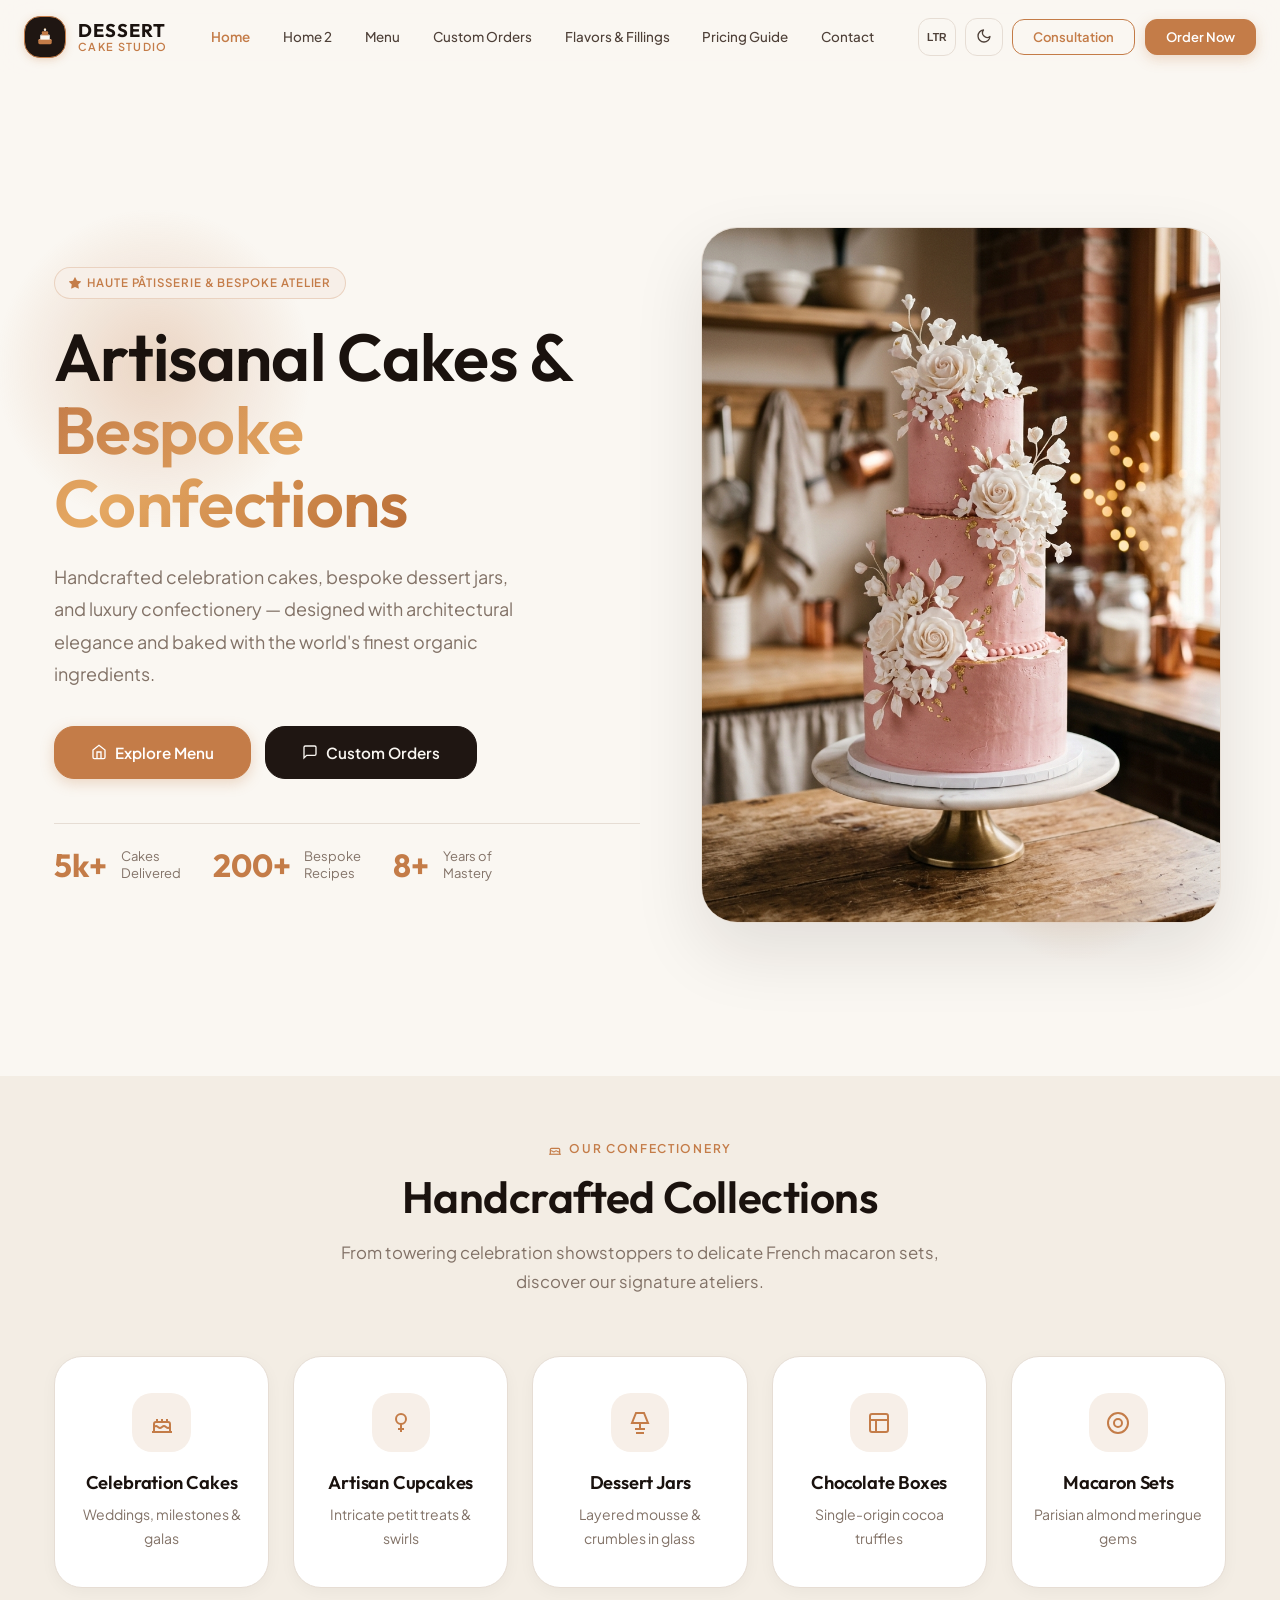
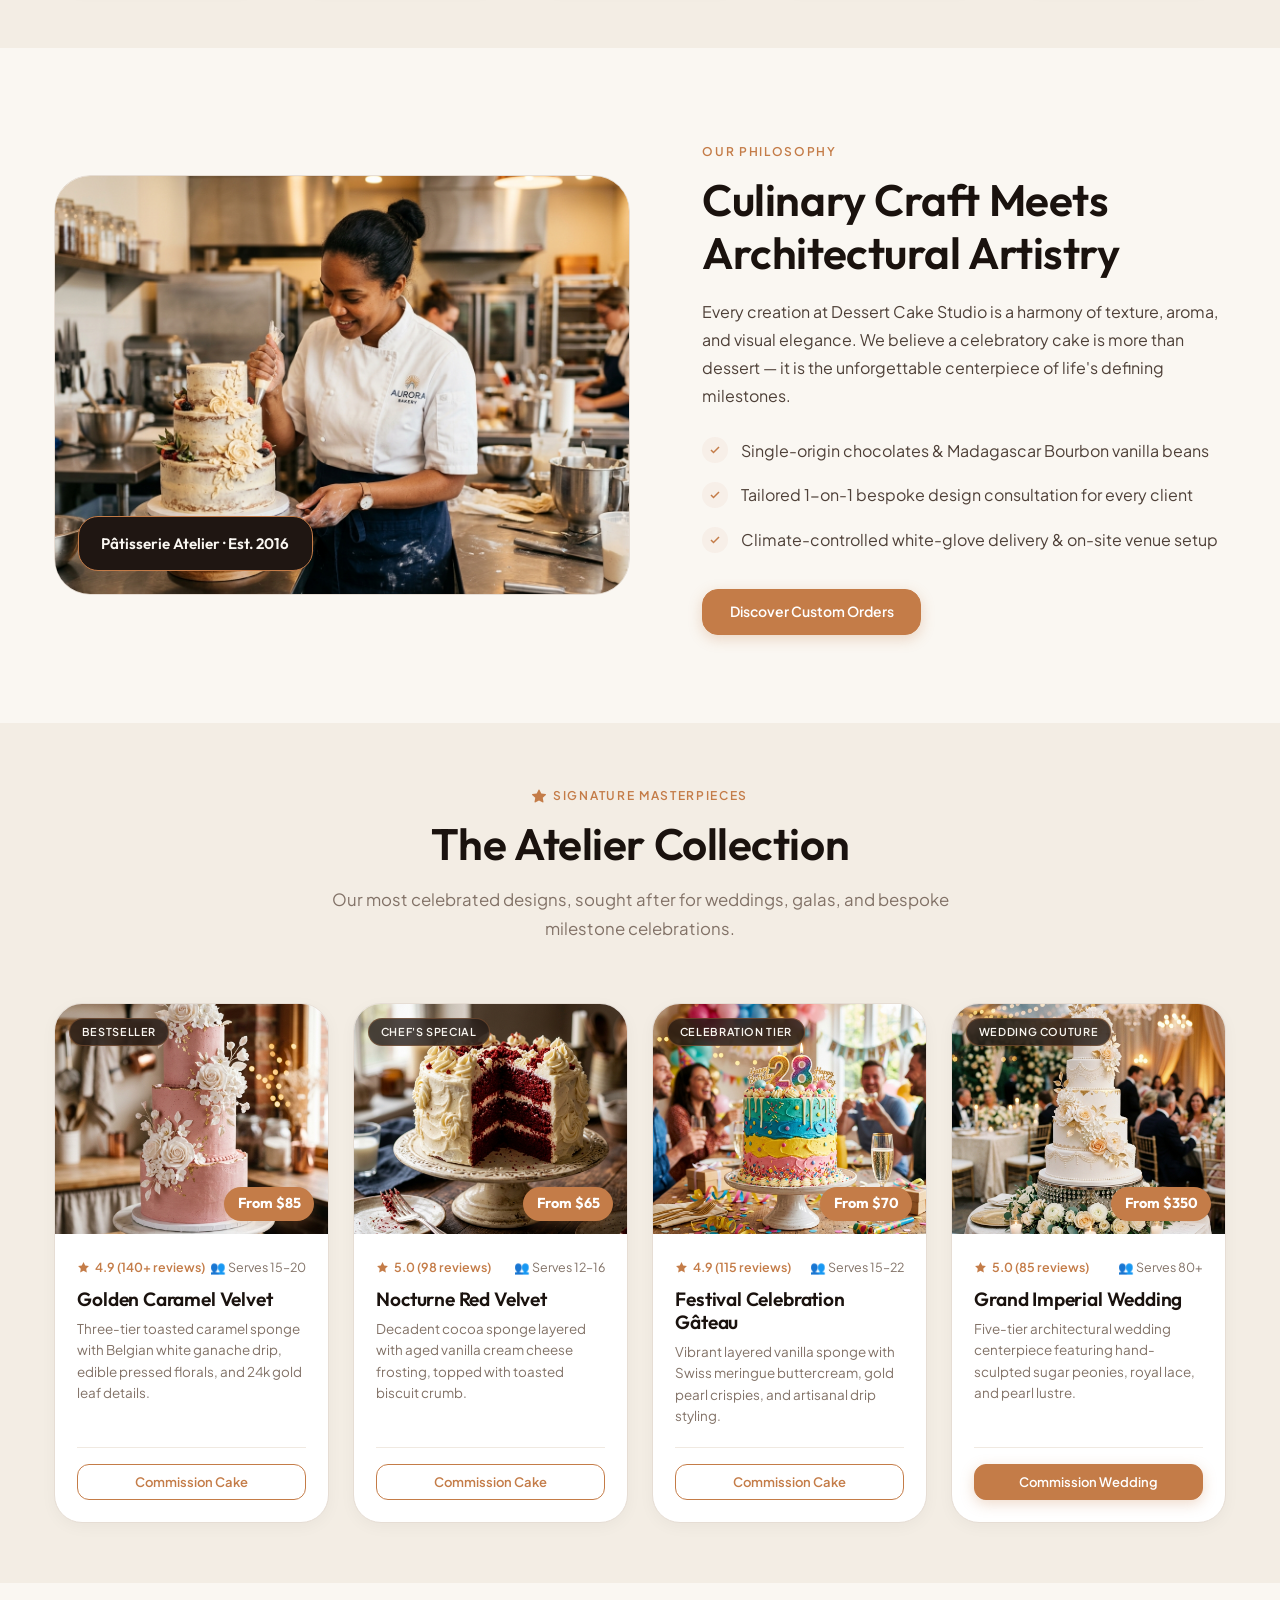
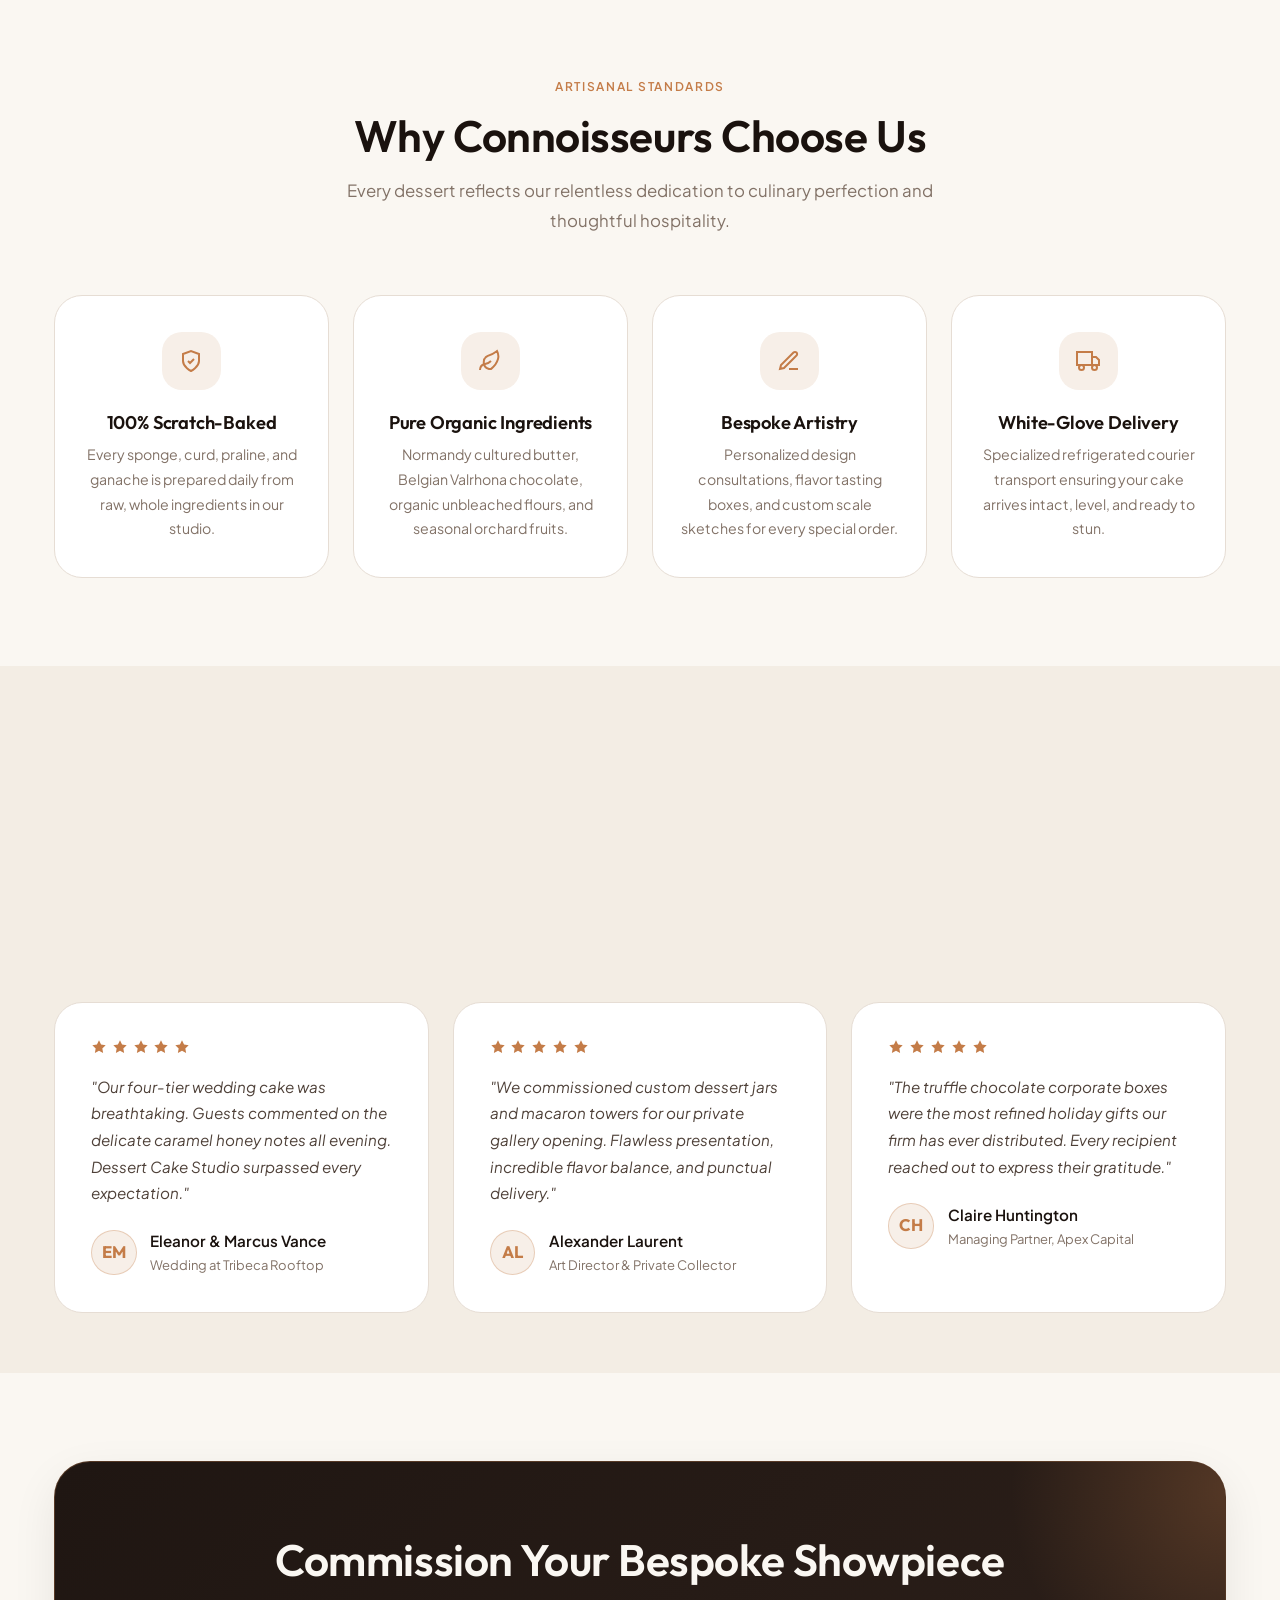
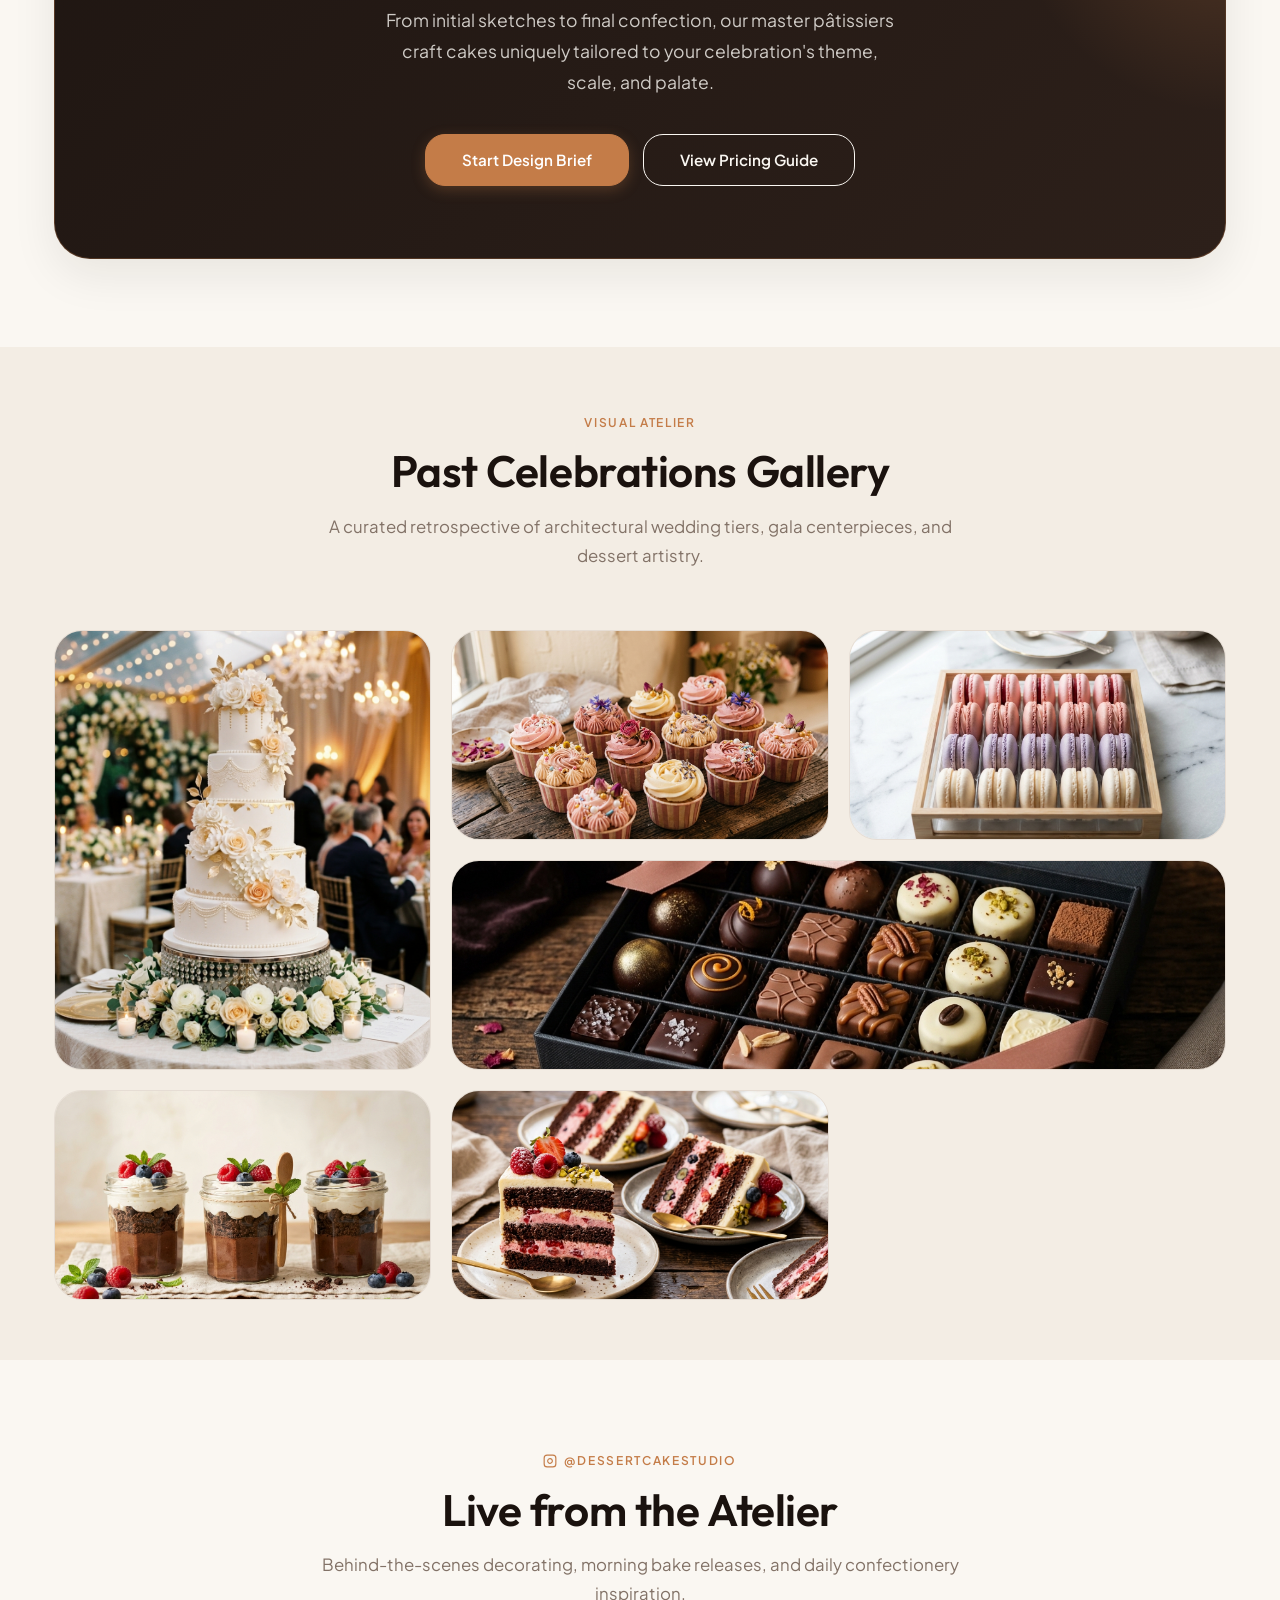
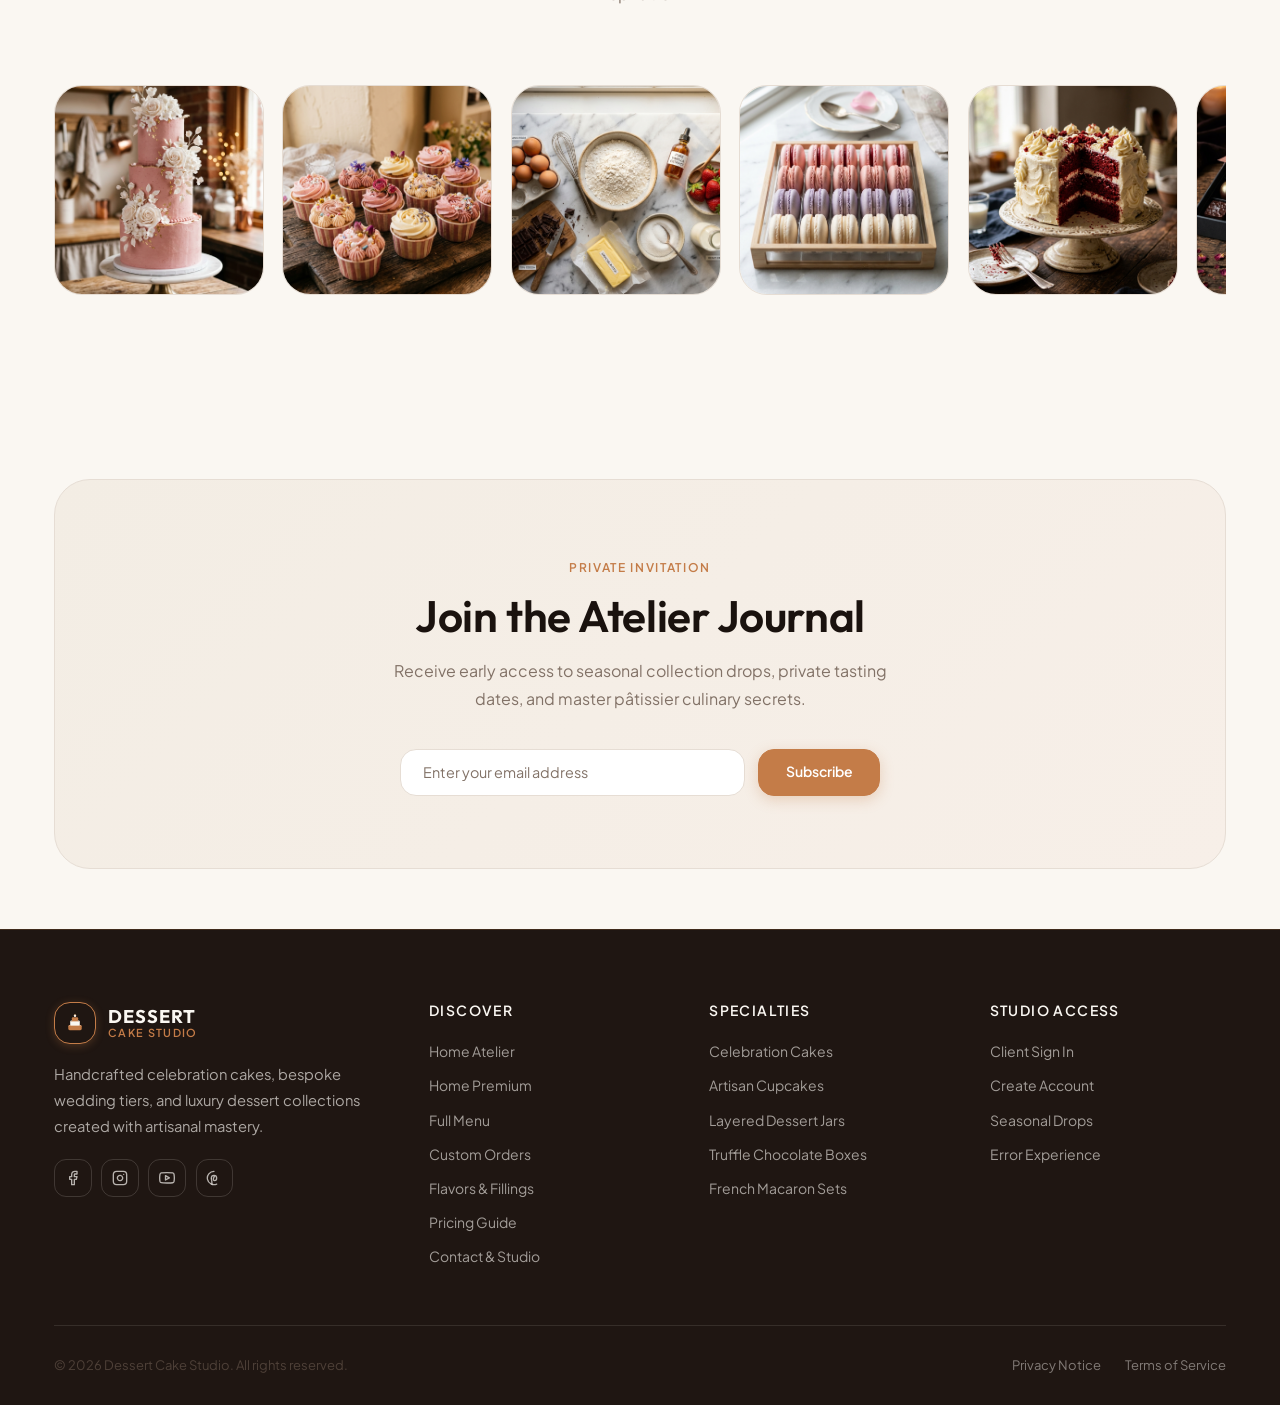
==== index.html @ 181e1d44 "first commit" ====
<!DOCTYPE html>
<html lang="en" id="root-html">
<head>
    <meta charset="UTF-8">
    <meta name="viewport" content="width=device-width, initial-scale=1.0">
    <meta name="description" content="Dessert Cake Studio — Haute pâtisserie celebration cakes, artisanal cupcakes, dessert jars, chocolate boxes, and macaron sets handcrafted for extraordinary celebrations.">
    <title>Home Atelier | Dessert Cake Studio</title>
    <link rel="icon" type="image/svg+xml" href="favicon.svg">
    <link rel="stylesheet" href="style.css">
</head>
<body>

<div id="main-nav"></div>

<!-- ═══ SECTION 1: HERO — EDITORIAL ATELIER SPLIT ═══ -->
<section class="section" id="hero">
    <div class="container">
        <div class="hero-split">
            <div class="hero-content">
                <div class="hero-glow hero-glow-1"></div>
                <div class="badge animate-fade-in-down" style="margin-bottom:1.35rem;">
                    <svg xmlns="http://www.w3.org/2000/svg" width="12" height="12" fill="currentColor" viewBox="0 0 16 16"><path d="M3.612 15.443c-.386.198-.824-.149-.746-.592l.83-4.73L.173 6.765c-.329-.314-.158-.888.283-.95l4.898-.696L7.538.792c.197-.39.73-.39.927 0l2.184 4.327 4.898.696c.441.062.612.636.282.95l-3.522 3.356.83 4.73c.078.443-.36.79-.746.592L8 13.187l-4.389 2.256z"/></svg>
                    Haute Pâtisserie & Bespoke Atelier
                </div>

                <h1 class="animate-fade-in-up">Artisanal Cakes &<br><span class="accent">Bespoke Confections</span></h1>

                <p class="lead animate-fade-in-up" style="animation-delay:0.15s;">Handcrafted celebration cakes, bespoke dessert jars, and luxury confectionery — designed with architectural elegance and baked with the world's finest organic ingredients.</p>

                <div class="hero-ctas animate-fade-in-up" style="animation-delay:0.3s;">
                    <a href="menu.html" class="btn btn-primary btn-lg">
                        <svg xmlns="http://www.w3.org/2000/svg" width="16" height="16" fill="none" viewBox="0 0 24 24" stroke="currentColor" stroke-width="2"><path d="M3 9l9-7 9 7v11a2 2 0 0 1-2 2H5a2 2 0 0 1-2-2z"/><polyline points="9 22 9 12 15 12 15 22"/></svg>
                        Explore Menu
                    </a>
                    <a href="custom-orders.html" class="btn btn-secondary btn-lg">
                        <svg xmlns="http://www.w3.org/2000/svg" width="16" height="16" fill="none" viewBox="0 0 24 24" stroke="currentColor" stroke-width="2"><path d="M21 15a2 2 0 0 1-2 2H7l-4 4V5a2 2 0 0 1 2-2h14a2 2 0 0 1 2 2z"/></svg>
                        Custom Orders
                    </a>
                </div>

                <div class="hero-stats animate-fade-in-up" style="animation-delay:0.45s;">
                    <div class="hero-stat">
                        <span class="hero-stat-num">5k+</span>
                        <span class="hero-stat-label">Cakes<br>Delivered</span>
                    </div>
                    <div class="hero-stat">
                        <span class="hero-stat-num">200+</span>
                        <span class="hero-stat-label">Bespoke<br>Recipes</span>
                    </div>
                    <div class="hero-stat">
                        <span class="hero-stat-num">8+</span>
                        <span class="hero-stat-label">Years of<br>Mastery</span>
                    </div>
                </div>
            </div>

            <div class="hero-image-wrap animate-fade-in" style="animation-delay:0.2s;">
                <div class="hero-glow hero-glow-2"></div>
                <img src="assets/images/hero_cake_1788076593806.jpg" alt="Signature three-tier celebration cake with gold leaf and handcrafted floral accents" loading="eager">
            </div>
        </div>
    </div>
</section>

<!-- ═══ SECTION 2: CATEGORY SHOWCASE — 5 DISTINCT ATELIER CARDS ═══ -->
<section class="section-sm" style="background:var(--bg-surface);" id="categories">
    <div class="container">
        <div class="section-header scroll-reveal">
            <span class="section-label">
                <svg xmlns="http://www.w3.org/2000/svg" width="14" height="14" fill="none" viewBox="0 0 24 24" stroke="currentColor" stroke-width="2"><path d="M20 21v-8a2 2 0 0 0-2-2H6a2 2 0 0 0-2 2v8"/><path d="M4 16s.5-1 2-1 2.5 2 4 2 2.5-2 4-2 2.5 2 4 2 2-1 2-1"/><path d="M2 21h20"/></svg>
                Our Confectionery
            </span>
            <h2>Handcrafted Collections</h2>
            <p>From towering celebration showstoppers to delicate French macaron sets, discover our signature ateliers.</p>
        </div>
        <div class="grid grid-5 scroll-reveal delay-200">
            <div class="category-card">
                <div class="icon-box icon-box-lg">
                    <svg xmlns="http://www.w3.org/2000/svg" width="24" height="24" fill="none" viewBox="0 0 24 24" stroke="currentColor" stroke-width="2"><path d="M20 21v-8a2 2 0 0 0-2-2H6a2 2 0 0 0-2 2v8"/><path d="M4 16s.5-1 2-1 2.5 2 4 2 2.5-2 4-2 2.5 2 4 2 2-1 2-1"/><path d="M2 21h20"/><path d="M7 8v2"/><path d="M12 8v2"/><path d="M17 8v2"/></svg>
                </div>
                <h3>Celebration Cakes</h3>
                <p>Weddings, milestones & galas</p>
            </div>
            <div class="category-card">
                <div class="icon-box icon-box-lg">
                    <svg xmlns="http://www.w3.org/2000/svg" width="24" height="24" fill="none" viewBox="0 0 24 24" stroke="currentColor" stroke-width="2"><circle cx="12" cy="8" r="5"/><path d="M12 13v8"/><path d="M9 18h6"/></svg>
                </div>
                <h3>Artisan Cupcakes</h3>
                <p>Intricate petit treats & swirls</p>
            </div>
            <div class="category-card">
                <div class="icon-box icon-box-lg">
                    <svg xmlns="http://www.w3.org/2000/svg" width="24" height="24" fill="none" viewBox="0 0 24 24" stroke="currentColor" stroke-width="2"><path d="M8 2h8l4 10H4L8 2z"/><path d="M12 12v6"/><path d="M8 22h8"/><path d="M7 18h10"/></svg>
                </div>
                <h3>Dessert Jars</h3>
                <p>Layered mousse & crumbles in glass</p>
            </div>
            <div class="category-card">
                <div class="icon-box icon-box-lg">
                    <svg xmlns="http://www.w3.org/2000/svg" width="24" height="24" fill="none" viewBox="0 0 24 24" stroke="currentColor" stroke-width="2"><rect x="3" y="3" width="18" height="18" rx="2"/><path d="M3 9h18"/><path d="M9 21V9"/></svg>
                </div>
                <h3>Chocolate Boxes</h3>
                <p>Single-origin cocoa truffles</p>
            </div>
            <div class="category-card">
                <div class="icon-box icon-box-lg">
                    <svg xmlns="http://www.w3.org/2000/svg" width="24" height="24" fill="none" viewBox="0 0 24 24" stroke="currentColor" stroke-width="2"><circle cx="12" cy="12" r="10"/><circle cx="12" cy="12" r="4"/></svg>
                </div>
                <h3>Macaron Sets</h3>
                <p>Parisian almond meringue gems</p>
            </div>
        </div>
    </div>
</section>

<!-- ═══ SECTION 3: ABOUT ATELIER — ASYMMETRIC STORY SPLIT ═══ -->
<section class="section" id="about">
    <div class="container">
        <div class="about-split scroll-reveal">
            <div class="about-image">
                <img src="assets/images/baker_at_work_1788076676013.jpg" alt="Master pastry chef piping delicate floral details on a bespoke celebration cake">
                <div class="about-image-badge">Pâtisserie Atelier · Est. 2016</div>
            </div>
            <div class="about-content">
                <span class="section-label">Our Philosophy</span>
                <h2>Culinary Craft Meets Architectural Artistry</h2>
                <p>Every creation at Dessert Cake Studio is a harmony of texture, aroma, and visual elegance. We believe a celebratory cake is more than dessert — it is the unforgettable centerpiece of life's defining milestones.</p>
                <div class="about-features">
                    <div class="about-feature">
                        <span class="check-icon"><svg xmlns="http://www.w3.org/2000/svg" width="12" height="12" fill="none" viewBox="0 0 24 24" stroke="currentColor" stroke-width="3"><polyline points="20 6 9 17 4 12"/></svg></span>
                        <span>Single-origin chocolates & Madagascar Bourbon vanilla beans</span>
                    </div>
                    <div class="about-feature">
                        <span class="check-icon"><svg xmlns="http://www.w3.org/2000/svg" width="12" height="12" fill="none" viewBox="0 0 24 24" stroke="currentColor" stroke-width="3"><polyline points="20 6 9 17 4 12"/></svg></span>
                        <span>Tailored 1-on-1 bespoke design consultation for every client</span>
                    </div>
                    <div class="about-feature">
                        <span class="check-icon"><svg xmlns="http://www.w3.org/2000/svg" width="12" height="12" fill="none" viewBox="0 0 24 24" stroke="currentColor" stroke-width="3"><polyline points="20 6 9 17 4 12"/></svg></span>
                        <span>Climate-controlled white-glove delivery & on-site venue setup</span>
                    </div>
                </div>
                <a href="custom-orders.html" class="btn btn-primary">Discover Custom Orders</a>
            </div>
        </div>
    </div>
</section>

<!-- ═══ SECTION 4: SIGNATURE COLLECTION — LUXURY ATELIER SHOWCASE ═══ -->
<section class="section-sm" style="background:var(--bg-surface);" id="signature">
    <div class="container">
        <div class="section-header scroll-reveal">
            <span class="section-label">
                <svg xmlns="http://www.w3.org/2000/svg" width="14" height="14" fill="currentColor" viewBox="0 0 16 16"><path d="M3.612 15.443c-.386.198-.824-.149-.746-.592l.83-4.73L.173 6.765c-.329-.314-.158-.888.283-.95l4.898-.696L7.538.792c.197-.39.73-.39.927 0l2.184 4.327 4.898.696c.441.062.612.636.282.95l-3.522 3.356.83 4.73c.078.443-.36.79-.746.592L8 13.187l-4.389 2.256z"/></svg>
                Signature Masterpieces
            </span>
            <h2>The Atelier Collection</h2>
            <p>Our most celebrated designs, sought after for weddings, galas, and bespoke milestone celebrations.</p>
        </div>
        <div class="signature-scroll scroll-reveal delay-200">
            <!-- Card 1 -->
            <div class="signature-card">
                <div class="signature-card-img-wrap">
                    <span class="signature-badge-top-left">Bestseller</span>
                    <span class="signature-price-pill">From $85</span>
                    <img src="assets/images/hero_cake_1788076593806.jpg" alt="Golden Caramel Velvet Tiered Cake" loading="lazy">
                </div>
                <div class="signature-card-body">
                    <div class="signature-meta">
                        <span class="signature-rating">
                            <svg xmlns="http://www.w3.org/2000/svg" width="13" height="13" fill="currentColor" viewBox="0 0 24 24"><polygon points="12 2 15.09 8.26 22 9.27 17 14.14 18.18 21.02 12 17.77 5.82 21.02 7 14.14 2 9.27 8.91 8.26 12 2"/></svg>
                            4.9 (140+ reviews)
                        </span>
                        <span>👥 Serves 15–20</span>
                    </div>
                    <h3>Golden Caramel Velvet</h3>
                    <p>Three-tier toasted caramel sponge with Belgian white ganache drip, edible pressed florals, and 24k gold leaf details.</p>
                    <div class="signature-card-footer">
                        <a href="custom-orders.html" class="btn btn-outline btn-sm w-full">Commission Cake</a>
                    </div>
                </div>
            </div>

            <!-- Card 2 -->
            <div class="signature-card">
                <div class="signature-card-img-wrap">
                    <span class="signature-badge-top-left">Chef's Special</span>
                    <span class="signature-price-pill">From $65</span>
                    <img src="assets/images/red_velvet_cake_1788076853825.jpg" alt="Nocturne Red Velvet Cake" loading="lazy">
                </div>
                <div class="signature-card-body">
                    <div class="signature-meta">
                        <span class="signature-rating">
                            <svg xmlns="http://www.w3.org/2000/svg" width="13" height="13" fill="currentColor" viewBox="0 0 24 24"><polygon points="12 2 15.09 8.26 22 9.27 17 14.14 18.18 21.02 12 17.77 5.82 21.02 7 14.14 2 9.27 8.91 8.26 12 2"/></svg>
                            5.0 (98 reviews)
                        </span>
                        <span>👥 Serves 12–16</span>
                    </div>
                    <h3>Nocturne Red Velvet</h3>
                    <p>Decadent cocoa sponge layered with aged vanilla cream cheese frosting, topped with toasted biscuit crumb.</p>
                    <div class="signature-card-footer">
                        <a href="custom-orders.html" class="btn btn-outline btn-sm w-full">Commission Cake</a>
                    </div>
                </div>
            </div>

            <!-- Card 3 -->
            <div class="signature-card">
                <div class="signature-card-img-wrap">
                    <span class="signature-badge-top-left">Celebration Tier</span>
                    <span class="signature-price-pill">From $70</span>
                    <img src="assets/images/celebration_cake_1788076709183.jpg" alt="Festival Celebration Gateau" loading="lazy">
                </div>
                <div class="signature-card-body">
                    <div class="signature-meta">
                        <span class="signature-rating">
                            <svg xmlns="http://www.w3.org/2000/svg" width="13" height="13" fill="currentColor" viewBox="0 0 24 24"><polygon points="12 2 15.09 8.26 22 9.27 17 14.14 18.18 21.02 12 17.77 5.82 21.02 7 14.14 2 9.27 8.91 8.26 12 2"/></svg>
                            4.9 (115 reviews)
                        </span>
                        <span>👥 Serves 15–22</span>
                    </div>
                    <h3>Festival Celebration Gâteau</h3>
                    <p>Vibrant layered vanilla sponge with Swiss meringue buttercream, gold pearl crispies, and artisanal drip styling.</p>
                    <div class="signature-card-footer">
                        <a href="custom-orders.html" class="btn btn-outline btn-sm w-full">Commission Cake</a>
                    </div>
                </div>
            </div>

            <!-- Card 4 -->
            <div class="signature-card">
                <div class="signature-card-img-wrap">
                    <span class="signature-badge-top-left">Wedding Couture</span>
                    <span class="signature-price-pill">From $350</span>
                    <img src="assets/images/wedding_cake_1788076737330.jpg" alt="Grand Imperial Wedding Cake" loading="lazy">
                </div>
                <div class="signature-card-body">
                    <div class="signature-meta">
                        <span class="signature-rating">
                            <svg xmlns="http://www.w3.org/2000/svg" width="13" height="13" fill="currentColor" viewBox="0 0 24 24"><polygon points="12 2 15.09 8.26 22 9.27 17 14.14 18.18 21.02 12 17.77 5.82 21.02 7 14.14 2 9.27 8.91 8.26 12 2"/></svg>
                            5.0 (85 reviews)
                        </span>
                        <span>👥 Serves 80+</span>
                    </div>
                    <h3>Grand Imperial Wedding</h3>
                    <p>Five-tier architectural wedding centerpiece featuring hand-sculpted sugar peonies, royal lace, and pearl lustre.</p>
                    <div class="signature-card-footer">
                        <a href="custom-orders.html" class="btn btn-primary btn-sm w-full">Commission Wedding</a>
                    </div>
                </div>
            </div>
        </div>
    </div>
</section>

<!-- ═══ SECTION 5: CRAFTSMANSHIP & VALUES — 4 FEATURE GRID ═══ -->
<section class="section" id="features">
    <div class="container">
        <div class="section-header scroll-reveal">
            <span class="section-label">Artisanal Standards</span>
            <h2>Why Connoisseurs Choose Us</h2>
            <p>Every dessert reflects our relentless dedication to culinary perfection and thoughtful hospitality.</p>
        </div>
        <div class="grid grid-4 scroll-reveal delay-200">
            <div class="feature-card">
                <div class="icon-box icon-box-lg">
                    <svg xmlns="http://www.w3.org/2000/svg" width="24" height="24" fill="none" viewBox="0 0 24 24" stroke="currentColor" stroke-width="2"><path d="M12 22s8-4 8-10V5l-8-3-8 3v7c0 6 8 10 8 10z"/><polyline points="9 12 11 14 15 10"/></svg>
                </div>
                <h3>100% Scratch-Baked</h3>
                <p>Every sponge, curd, praline, and ganache is prepared daily from raw, whole ingredients in our studio.</p>
            </div>
            <div class="feature-card">
                <div class="icon-box icon-box-lg">
                    <svg xmlns="http://www.w3.org/2000/svg" width="24" height="24" fill="none" viewBox="0 0 24 24" stroke="currentColor" stroke-width="2"><path d="M11 20A7 7 0 0 1 9.8 6.9C15.5 4.9 17 3.5 19 2c1 2 2 4.5 1 8-1.5 5.5-4 7.5-7 10z"/><path d="M2 21c0-3 1.85-5.36 5.08-6C9.5 14.52 12 13 13 12"/></svg>
                </div>
                <h3>Pure Organic Ingredients</h3>
                <p>Normandy cultured butter, Belgian Valrhona chocolate, organic unbleached flours, and seasonal orchard fruits.</p>
            </div>
            <div class="feature-card">
                <div class="icon-box icon-box-lg">
                    <svg xmlns="http://www.w3.org/2000/svg" width="24" height="24" fill="none" viewBox="0 0 24 24" stroke="currentColor" stroke-width="2"><path d="M12 20h9"/><path d="M16.5 3.5a2.121 2.121 0 0 1 3 3L7 19l-4 1 1-4L16.5 3.5z"/></svg>
                </div>
                <h3>Bespoke Artistry</h3>
                <p>Personalized design consultations, flavor tasting boxes, and custom scale sketches for every special order.</p>
            </div>
            <div class="feature-card">
                <div class="icon-box icon-box-lg">
                    <svg xmlns="http://www.w3.org/2000/svg" width="24" height="24" fill="none" viewBox="0 0 24 24" stroke="currentColor" stroke-width="2"><rect x="1" y="3" width="15" height="13"/><polygon points="16 8 20 8 23 11 23 16 16 16 16 8"/><circle cx="5.5" cy="18.5" r="2.5"/><circle cx="18.5" cy="18.5" r="2.5"/></svg>
                </div>
                <h3>White-Glove Delivery</h3>
                <p>Specialized refrigerated courier transport ensuring your cake arrives intact, level, and ready to stun.</p>
            </div>
        </div>
    </div>
</section>

<!-- ═══ SECTION 6: CLIENT STORIES & TESTIMONIALS ═══ -->
<section class="section-sm" style="background:var(--bg-surface);" id="testimonials">
    <div class="container">
        <div class="section-header scroll-reveal">
            <span class="section-label">Client Stories</span>
            <h2>Celebrations We Have Sweetened</h2>
            <p>Read heartfelt reflections from hosts, couples, and event organizers across the country.</p>
        </div>
        <div class="grid grid-3 scroll-reveal delay-200">
            <div class="testimonial-card">
                <div class="testimonial-stars">
                    <svg xmlns="http://www.w3.org/2000/svg" width="16" height="16" viewBox="0 0 24 24" fill="currentColor"><polygon points="12 2 15.09 8.26 22 9.27 17 14.14 18.18 21.02 12 17.77 5.82 21.02 7 14.14 2 9.27 8.91 8.26 12 2"/></svg>
                    <svg xmlns="http://www.w3.org/2000/svg" width="16" height="16" viewBox="0 0 24 24" fill="currentColor"><polygon points="12 2 15.09 8.26 22 9.27 17 14.14 18.18 21.02 12 17.77 5.82 21.02 7 14.14 2 9.27 8.91 8.26 12 2"/></svg>
                    <svg xmlns="http://www.w3.org/2000/svg" width="16" height="16" viewBox="0 0 24 24" fill="currentColor"><polygon points="12 2 15.09 8.26 22 9.27 17 14.14 18.18 21.02 12 17.77 5.82 21.02 7 14.14 2 9.27 8.91 8.26 12 2"/></svg>
                    <svg xmlns="http://www.w3.org/2000/svg" width="16" height="16" viewBox="0 0 24 24" fill="currentColor"><polygon points="12 2 15.09 8.26 22 9.27 17 14.14 18.18 21.02 12 17.77 5.82 21.02 7 14.14 2 9.27 8.91 8.26 12 2"/></svg>
                    <svg xmlns="http://www.w3.org/2000/svg" width="16" height="16" viewBox="0 0 24 24" fill="currentColor"><polygon points="12 2 15.09 8.26 22 9.27 17 14.14 18.18 21.02 12 17.77 5.82 21.02 7 14.14 2 9.27 8.91 8.26 12 2"/></svg>
                </div>
                <p class="testimonial-text">"Our four-tier wedding cake was breathtaking. Guests commented on the delicate caramel honey notes all evening. Dessert Cake Studio surpassed every expectation."</p>
                <div class="testimonial-author">
                    <div class="testimonial-avatar">EM</div>
                    <div>
                        <div class="testimonial-name">Eleanor & Marcus Vance</div>
                        <div class="testimonial-role">Wedding at Tribeca Rooftop</div>
                    </div>
                </div>
            </div>
            <div class="testimonial-card">
                <div class="testimonial-stars">
                    <svg xmlns="http://www.w3.org/2000/svg" width="16" height="16" viewBox="0 0 24 24" fill="currentColor"><polygon points="12 2 15.09 8.26 22 9.27 17 14.14 18.18 21.02 12 17.77 5.82 21.02 7 14.14 2 9.27 8.91 8.26 12 2"/></svg>
                    <svg xmlns="http://www.w3.org/2000/svg" width="16" height="16" viewBox="0 0 24 24" fill="currentColor"><polygon points="12 2 15.09 8.26 22 9.27 17 14.14 18.18 21.02 12 17.77 5.82 21.02 7 14.14 2 9.27 8.91 8.26 12 2"/></svg>
                    <svg xmlns="http://www.w3.org/2000/svg" width="16" height="16" viewBox="0 0 24 24" fill="currentColor"><polygon points="12 2 15.09 8.26 22 9.27 17 14.14 18.18 21.02 12 17.77 5.82 21.02 7 14.14 2 9.27 8.91 8.26 12 2"/></svg>
                    <svg xmlns="http://www.w3.org/2000/svg" width="16" height="16" viewBox="0 0 24 24" fill="currentColor"><polygon points="12 2 15.09 8.26 22 9.27 17 14.14 18.18 21.02 12 17.77 5.82 21.02 7 14.14 2 9.27 8.91 8.26 12 2"/></svg>
                    <svg xmlns="http://www.w3.org/2000/svg" width="16" height="16" viewBox="0 0 24 24" fill="currentColor"><polygon points="12 2 15.09 8.26 22 9.27 17 14.14 18.18 21.02 12 17.77 5.82 21.02 7 14.14 2 9.27 8.91 8.26 12 2"/></svg>
                </div>
                <p class="testimonial-text">"We commissioned custom dessert jars and macaron towers for our private gallery opening. Flawless presentation, incredible flavor balance, and punctual delivery."</p>
                <div class="testimonial-author">
                    <div class="testimonial-avatar">AL</div>
                    <div>
                        <div class="testimonial-name">Alexander Laurent</div>
                        <div class="testimonial-role">Art Director & Private Collector</div>
                    </div>
                </div>
            </div>
            <div class="testimonial-card">
                <div class="testimonial-stars">
                    <svg xmlns="http://www.w3.org/2000/svg" width="16" height="16" viewBox="0 0 24 24" fill="currentColor"><polygon points="12 2 15.09 8.26 22 9.27 17 14.14 18.18 21.02 12 17.77 5.82 21.02 7 14.14 2 9.27 8.91 8.26 12 2"/></svg>
                    <svg xmlns="http://www.w3.org/2000/svg" width="16" height="16" viewBox="0 0 24 24" fill="currentColor"><polygon points="12 2 15.09 8.26 22 9.27 17 14.14 18.18 21.02 12 17.77 5.82 21.02 7 14.14 2 9.27 8.91 8.26 12 2"/></svg>
                    <svg xmlns="http://www.w3.org/2000/svg" width="16" height="16" viewBox="0 0 24 24" fill="currentColor"><polygon points="12 2 15.09 8.26 22 9.27 17 14.14 18.18 21.02 12 17.77 5.82 21.02 7 14.14 2 9.27 8.91 8.26 12 2"/></svg>
                    <svg xmlns="http://www.w3.org/2000/svg" width="16" height="16" viewBox="0 0 24 24" fill="currentColor"><polygon points="12 2 15.09 8.26 22 9.27 17 14.14 18.18 21.02 12 17.77 5.82 21.02 7 14.14 2 9.27 8.91 8.26 12 2"/></svg>
                    <svg xmlns="http://www.w3.org/2000/svg" width="16" height="16" viewBox="0 0 24 24" fill="currentColor"><polygon points="12 2 15.09 8.26 22 9.27 17 14.14 18.18 21.02 12 17.77 5.82 21.02 7 14.14 2 9.27 8.91 8.26 12 2"/></svg>
                </div>
                <p class="testimonial-text">"The truffle chocolate corporate boxes were the most refined holiday gifts our firm has ever distributed. Every recipient reached out to express their gratitude."</p>
                <div class="testimonial-author">
                    <div class="testimonial-avatar">CH</div>
                    <div>
                        <div class="testimonial-name">Claire Huntington</div>
                        <div class="testimonial-role">Managing Partner, Apex Capital</div>
                    </div>
                </div>
            </div>
        </div>
    </div>
</section>

<!-- ═══ SECTION 7: BESPOKE CTA BANNER ═══ -->
<section class="section" id="cta">
    <div class="container">
        <div class="cta-banner scroll-reveal">
            <h2>Commission Your Bespoke Showpiece</h2>
            <p>From initial sketches to final confection, our master pâtissiers craft cakes uniquely tailored to your celebration's theme, scale, and palate.</p>
            <div style="display:flex;gap:0.85rem;justify-content:center;flex-wrap:wrap;">
                <a href="custom-orders.html" class="btn btn-lg btn-primary">Start Design Brief</a>
                <a href="pricing.html" class="btn btn-lg btn-outline" style="border-color:#FAF7F2;color:#FAF7F2;">View Pricing Guide</a>
            </div>
        </div>
    </div>
</section>

<!-- ═══ SECTION 8: CELEBRATION GALLERY — MASONRY ═══ -->
<section class="section-sm" style="background:var(--bg-surface);" id="gallery">
    <div class="container">
        <div class="section-header scroll-reveal">
            <span class="section-label">Visual Atelier</span>
            <h2>Past Celebrations Gallery</h2>
            <p>A curated retrospective of architectural wedding tiers, gala centerpieces, and dessert artistry.</p>
        </div>
        <div class="gallery-masonry scroll-reveal delay-200">
            <div class="gallery-item">
                <img src="assets/images/wedding_cake_1788076737330.jpg" alt="Grand wedding tier with handcrafted sugar flowers" loading="lazy">
            </div>
            <div class="gallery-item">
                <img src="assets/images/cupcakes_display_1788076606150.jpg" alt="Artisan decorated cupcakes display" loading="lazy">
            </div>
            <div class="gallery-item">
                <img src="assets/images/macarons_set_1788076664155.jpg" alt="French macaron gift collection" loading="lazy">
            </div>
            <div class="gallery-item">
                <img src="assets/images/chocolate_boxes_1788076650313.jpg" alt="Luxury single-origin truffle box" loading="lazy">
            </div>
            <div class="gallery-item">
                <img src="assets/images/dessert_jars_1788076620637.jpg" alt="Layered dessert jars in glass" loading="lazy">
            </div>
            <div class="gallery-item">
                <img src="assets/images/cake_slices_1788076784970.jpg" alt="Delicate multi-layered cake slice cross section" loading="lazy">
            </div>
        </div>
    </div>
</section>

<!-- ═══ SECTION 9: INSTAGRAM CURATED FEED ═══ -->
<section class="section" id="instagram">
    <div class="container">
        <div class="section-header scroll-reveal">
            <span class="section-label">
                <svg xmlns="http://www.w3.org/2000/svg" width="14" height="14" fill="none" viewBox="0 0 24 24" stroke="currentColor" stroke-width="2"><rect x="2" y="2" width="20" height="20" rx="5" ry="5"/><path d="M16 11.37A4 4 0 1 1 12.63 8 4 4 0 0 1 16 11.37z"/><line x1="17.5" y1="6.5" x2="17.51" y2="6.5"/></svg>
                @dessertcakestudio
            </span>
            <h2>Live from the Atelier</h2>
            <p>Behind-the-scenes decorating, morning bake releases, and daily confectionery inspiration.</p>
        </div>
        <div class="insta-scroll scroll-reveal delay-200">
            <div class="insta-card">
                <img src="assets/images/hero_cake_1788076593806.jpg" alt="Instagram: Caramel tier" loading="lazy">
            </div>
            <div class="insta-card">
                <img src="assets/images/cupcakes_display_1788076606150.jpg" alt="Instagram: Swirl cupcakes" loading="lazy">
            </div>
            <div class="insta-card">
                <img src="assets/images/baking_ingredients_1788076798244.jpg" alt="Instagram: Organic ingredients" loading="lazy">
            </div>
            <div class="insta-card">
                <img src="assets/images/macarons_set_1788076664155.jpg" alt="Instagram: French macarons" loading="lazy">
            </div>
            <div class="insta-card">
                <img src="assets/images/red_velvet_cake_1788076853825.jpg" alt="Instagram: Red velvet gâteau" loading="lazy">
            </div>
            <div class="insta-card">
                <img src="assets/images/chocolate_boxes_1788076650313.jpg" alt="Instagram: Dark truffles" loading="lazy">
            </div>
            <div class="insta-card">
                <img src="assets/images/celebration_cake_1788076709183.jpg" alt="Instagram: Celebration gâteau" loading="lazy">
            </div>
        </div>
    </div>
</section>

<!-- ═══ SECTION 10: VIP ATELIER NEWSLETTER ═══ -->
<section class="section-sm" id="newsletter">
    <div class="container">
        <div class="newsletter-section scroll-reveal">
            <span class="section-label">Private Invitation</span>
            <h2 style="margin-bottom:0.85rem;">Join the Atelier Journal</h2>
            <p style="max-width:500px;margin:0 auto 2.25rem;color:var(--text-muted);">Receive early access to seasonal collection drops, private tasting dates, and master pâtissier culinary secrets.</p>
            <form class="newsletter-form" onsubmit="event.preventDefault(); alert('Welcome to the Atelier Journal!');">
                <input type="email" placeholder="Enter your email address" required>
                <button type="submit" class="btn btn-primary">Subscribe</button>
            </form>
        </div>
    </div>
</section>

<div id="main-footer"></div>

<script src="components.js"></script>
</body>
</html>
---- style.css ----
/* ===== CAKE SHOP & CUSTOM DESSERTS STUDIO — HAUTE PÂTISSERIE DESIGN SYSTEM ===== */

/* --- Google Fonts --- */
@import url('https://fonts.googleapis.com/css2?family=Outfit:wght@400;500;600;700;800&family=Plus+Jakarta+Sans:wght@300;400;500;600;700&display=swap');

/* --- CSS Custom Properties --- */
:root {
    /* Main Theme Colors (2 Brand Colors) */
    --primary: #C47C48;               /* Warm Toasted Caramel Amber Gold */
    --primary-hover: #AA6434;
    --primary-light: #F7EFE8;
    --primary-glow: rgba(196, 124, 72, 0.28);
    --primary-subtle: rgba(196, 124, 72, 0.08);
    
    --secondary: #1F1612;             /* Deep Roasted Cocoa Espresso */
    --secondary-hover: #2E211B;
    --secondary-light: #EFE7DE;

    /* Neutrals & Surfaces - Light Mode */
    --text-heading: #1A120E;
    --text-body: #4E4038;
    --text-muted: #827267;
    --bg-body: #FAF7F2;               /* Warm Ivory Crème */
    --bg-surface: #F3EDE4;            /* Soft Almond */
    --bg-card: #FFFFFF;
    --border-default: #E6DDD4;
    --border-light: #F0E9E1;

    /* Elevation & Shadows */
    --shadow-sm: 0 2px 6px rgba(31, 22, 18, 0.04);
    --shadow-md: 0 6px 20px rgba(31, 22, 18, 0.06);
    --shadow-lg: 0 16px 45px rgba(31, 22, 18, 0.08);
    --shadow-xl: 0 28px 70px rgba(31, 22, 18, 0.11);
    --shadow-card: 0 4px 16px rgba(31, 22, 18, 0.04);
    --shadow-card-hover: 0 16px 40px rgba(196, 124, 72, 0.16), 0 4px 12px rgba(31, 22, 18, 0.06);
    --shadow-glow: 0 0 45px rgba(196, 124, 72, 0.22);

    /* Typography Tokens */
    --font-heading: 'Outfit', -apple-system, sans-serif;
    --font-body: 'Plus Jakarta Sans', -apple-system, sans-serif;

    /* Radii & Curves */
    --radius-sm: 0.5rem;
    --radius-md: 0.75rem;
    --radius-lg: 1rem;
    --radius-xl: 1.25rem;
    --radius-2xl: 1.75rem;
    --radius-3xl: 2.25rem;
    --radius-full: 9999px;

    /* Transitions */
    --transition-fast: all 0.2s cubic-bezier(0.4, 0, 0.2, 1);
    --transition-smooth: all 0.35s cubic-bezier(0.4, 0, 0.2, 1);
    --transition-premium: all 0.55s cubic-bezier(0.16, 1, 0.3, 1);
}

/* --- Dark Mode --- */
.dark {
    --primary-light: rgba(196, 124, 72, 0.14);
    --primary-subtle: rgba(196, 124, 72, 0.08);
    --secondary-light: rgba(46, 33, 27, 0.4);

    --text-heading: #F5EDE6;
    --text-body: #C4B6AC;
    --text-muted: #8E7F75;

    --bg-body: #120E0C;               /* Dark Espresso Noir */
    --bg-surface: #181310;            /* Roasted Cocoa Surface */
    --bg-card: #1D1613;
    --border-default: #31251F;
    --border-light: #261D18;

    --shadow-sm: 0 2px 6px rgba(0, 0, 0, 0.35);
    --shadow-md: 0 6px 20px rgba(0, 0, 0, 0.45);
    --shadow-lg: 0 16px 45px rgba(0, 0, 0, 0.55);
    --shadow-xl: 0 28px 70px rgba(0, 0, 0, 0.65);
    --shadow-card: 0 4px 16px rgba(0, 0, 0, 0.35);
    --shadow-card-hover: 0 16px 40px rgba(196, 124, 72, 0.22), 0 4px 12px rgba(0, 0, 0, 0.45);
}

/* --- Base Reset --- */
*, *::before, *::after {
    margin: 0;
    padding: 0;
    box-sizing: border-box;
}

html {
    scroll-behavior: smooth;
    -webkit-font-smoothing: antialiased;
    -moz-osx-font-smoothing: grayscale;
    overflow-x: hidden;
}

body {
    font-family: var(--font-body);
    font-weight: 400;
    color: var(--text-body);
    background-color: var(--bg-body);
    line-height: 1.7;
    transition: background-color 0.3s ease, color 0.3s ease;
    overflow-x: hidden;
}

img {
    max-width: 100%;
    height: auto;
    display: block;
}

a {
    text-decoration: none;
    color: inherit;
    transition: var(--transition-fast);
}

ul, ol {
    list-style: none;
}

/* --- Typography Hierarchy (Font Weight 600 Headings, 400–550 Paragraphs) --- */
h1, h2, h3, h4, h5, h6 {
    font-family: var(--font-heading);
    font-weight: 600;
    color: var(--text-heading);
    line-height: 1.2;
    letter-spacing: -0.01em;
}

h1 { font-size: clamp(2.35rem, 5.5vw, 3.85rem); }
h2 { font-size: clamp(1.85rem, 4vw, 2.75rem); }
h3 { font-size: clamp(1.35rem, 2.8vw, 1.85rem); }
h4 { font-size: 1.2rem; }

p {
    font-weight: 400;
    line-height: 1.75;
    color: var(--text-body);
}

.text-muted { color: var(--text-muted); }

/* --- Container & Section Spacing --- */
.container {
    width: 100%;
    max-width: 1220px;
    margin: 0 auto;
    padding: 0 1.5rem;
}

.section {
    padding: 5.5rem 0;
}

.section-sm {
    padding: 3.75rem 0;
}

.section-header {
    text-align: center;
    max-width: 660px;
    margin: 0 auto 3.75rem auto;
}

.section-header h2 {
    margin-bottom: 0.85rem;
}

.section-header p {
    font-size: 1.05rem;
    color: var(--text-muted);
}

.section-label {
    display: inline-flex;
    align-items: center;
    gap: 0.45rem;
    font-family: var(--font-body);
    font-size: 0.75rem;
    font-weight: 600;
    text-transform: uppercase;
    letter-spacing: 0.14em;
    color: var(--primary);
    margin-bottom: 0.75rem;
}

.text-center { text-align: center; }

/* --- Grid System --- */
.grid {
    display: grid;
    gap: 1.5rem;
}
.grid-2 { grid-template-columns: repeat(2, 1fr); }
.grid-3 { grid-template-columns: repeat(3, 1fr); }
.grid-4 { grid-template-columns: repeat(4, 1fr); }
.grid-5 { grid-template-columns: repeat(5, 1fr); }

@media (max-width: 1024px) {
    .grid-5 { grid-template-columns: repeat(3, 1fr); }
    .grid-4 { grid-template-columns: repeat(2, 1fr); }
    .grid-3 { grid-template-columns: repeat(2, 1fr); }
}

@media (max-width: 768px) {
    .grid-5 { grid-template-columns: repeat(2, 1fr); }
    .grid-4 { grid-template-columns: 1fr; }
    .grid-3 { grid-template-columns: 1fr; }
    .grid-2 { grid-template-columns: 1fr; }
    .section { padding: 3.5rem 0; }
    .section-sm { padding: 2.25rem 0; }
    .section-header { margin-bottom: 2.25rem; }
}

@media (max-width: 360px) {
    .grid-5 { grid-template-columns: 1fr; }
    .container { padding: 0 1rem; }
}

/* --- Buttons --- */
.btn {
    display: inline-flex;
    align-items: center;
    justify-content: center;
    gap: 0.5rem;
    font-family: var(--font-body);
    font-weight: 600;
    font-size: 0.875rem;
    padding: 0.75rem 1.65rem;
    border-radius: var(--radius-lg);
    border: 1.5px solid transparent;
    cursor: pointer;
    transition: var(--transition-fast);
    white-space: nowrap;
    text-align: center;
    line-height: 1.4;
}

.btn-primary {
    background: var(--primary);
    color: #FFFFFF;
    border-color: var(--primary);
    box-shadow: 0 4px 14px var(--primary-glow);
}
.btn-primary:hover {
    background: var(--primary-hover);
    border-color: var(--primary-hover);
    box-shadow: 0 8px 24px var(--primary-glow);
    transform: translateY(-2px);
}

.btn-secondary {
    background: var(--secondary);
    color: #FAF7F2;
    border-color: var(--secondary);
}
.btn-secondary:hover {
    background: var(--secondary-hover);
    border-color: var(--secondary-hover);
    transform: translateY(-2px);
}

.btn-outline {
    background: transparent;
    color: var(--primary);
    border-color: var(--primary);
}
.btn-outline:hover {
    background: var(--primary);
    color: #FFFFFF;
    transform: translateY(-2px);
    box-shadow: 0 6px 20px var(--primary-glow);
}

.btn-ghost {
    background: transparent;
    color: var(--text-heading);
    border-color: var(--border-default);
}
.btn-ghost:hover {
    border-color: var(--primary);
    color: var(--primary);
}

.btn-sm {
    font-size: 0.8125rem;
    padding: 0.5rem 1.25rem;
    border-radius: var(--radius-md);
}

.btn-lg {
    font-size: 0.95rem;
    padding: 0.9rem 2.25rem;
    border-radius: var(--radius-xl);
}

.w-full { width: 100%; }

/* --- Cards --- */
.card {
    background: var(--bg-card);
    border: 1px solid var(--border-default);
    border-radius: var(--radius-2xl);
    padding: 2rem;
    box-shadow: var(--shadow-card);
    transition: var(--transition-smooth);
}

.card:hover {
    box-shadow: var(--shadow-card-hover);
    transform: translateY(-4px);
    border-color: rgba(196, 124, 72, 0.4);
}

.card-flat {
    background: var(--bg-card);
    border: 1px solid var(--border-default);
    border-radius: var(--radius-2xl);
    padding: 1.85rem;
    transition: var(--transition-fast);
}

/* --- Icon Box (Monochromatic Theme Icons Only) --- */
.icon-box {
    display: inline-flex;
    align-items: center;
    justify-content: center;
    width: 2.85rem;
    height: 2.85rem;
    border-radius: var(--radius-lg);
    background: var(--primary-light);
    color: var(--primary);
    flex-shrink: 0;
}

.icon-box-lg {
    width: 3.65rem;
    height: 3.65rem;
    border-radius: var(--radius-xl);
}

/* --- Badge --- */
.badge {
    display: inline-flex;
    align-items: center;
    gap: 0.4rem;
    padding: 0.3rem 0.85rem;
    border-radius: var(--radius-full);
    background: var(--primary-light);
    color: var(--primary);
    font-size: 0.72rem;
    font-weight: 600;
    letter-spacing: 0.08em;
    text-transform: uppercase;
    border: 1px solid rgba(196, 124, 72, 0.25);
}

/* ===== NAVBAR ===== */
.navbar {
    position: fixed;
    top: 0;
    left: 0;
    right: 0;
    z-index: 1000;
    background: rgba(250, 247, 242, 0.90);
    backdrop-filter: blur(18px);
    -webkit-backdrop-filter: blur(18px);
    border-bottom: 1px solid transparent;
    transition: var(--transition-smooth);
    height: 74px;
}

.dark .navbar {
    background: rgba(18, 14, 12, 0.92);
}

.navbar.scrolled {
    border-bottom-color: var(--border-default);
    box-shadow: var(--shadow-sm);
}

.nav-inner {
    display: flex;
    align-items: center;
    justify-content: space-between;
    max-width: 1320px;
    margin: 0 auto;
    padding: 0 1.5rem;
    height: 74px;
    gap: 1.25rem;
}

.nav-logo {
    display: flex;
    align-items: center;
    gap: 0.75rem;
    flex-shrink: 0;
}

.nav-logo-icon {
    width: 42px;
    height: 42px;
    background: var(--secondary);
    border: 1.5px solid var(--primary);
    border-radius: var(--radius-lg);
    display: flex;
    align-items: center;
    justify-content: center;
    flex-shrink: 0;
    transition: var(--transition-fast);
    box-shadow: 0 2px 8px var(--primary-glow);
}

.nav-logo:hover .nav-logo-icon {
    transform: scale(1.05);
    border-color: var(--primary-hover);
}

.nav-logo-text {
    display: flex;
    flex-direction: column;
    line-height: 1.15;
}

.brand-top {
    font-family: var(--font-heading);
    font-weight: 700;
    font-size: 1.15rem;
    color: var(--text-heading);
    letter-spacing: 0.05em;
}

.brand-bottom {
    font-family: var(--font-body);
    font-weight: 600;
    font-size: 0.6875rem;
    color: var(--primary);
    letter-spacing: 0.12em;
    text-transform: uppercase;
}

.nav-links {
    display: flex;
    align-items: center;
    gap: 0.35rem;
}

.nav-link {
    font-family: var(--font-body);
    font-size: 0.84rem;
    font-weight: 500;
    color: var(--text-body);
    padding: 0.5rem 0.85rem;
    border-radius: var(--radius-md);
    transition: var(--transition-fast);
}

.nav-link:hover {
    color: var(--primary);
    background: var(--primary-subtle);
}

.nav-link.active {
    color: var(--primary);
    font-weight: 600;
}

.nav-actions {
    display: flex;
    align-items: center;
    gap: 0.6rem;
    flex-shrink: 0;
}

.nav-icon-btn {
    display: inline-flex;
    align-items: center;
    justify-content: center;
    width: 2.35rem;
    height: 2.35rem;
    border: 1px solid var(--border-default);
    border-radius: var(--radius-md);
    background: transparent;
    color: var(--text-body);
    cursor: pointer;
    transition: var(--transition-fast);
    flex-shrink: 0;
}

.nav-icon-btn:hover {
    border-color: var(--primary);
    color: var(--primary);
    background: var(--primary-subtle);
}

.mobile-menu-btn {
    display: none;
    align-items: center;
    justify-content: center;
    width: 2.35rem;
    height: 2.35rem;
    border: 1px solid var(--border-default);
    border-radius: var(--radius-md);
    background: transparent;
    color: var(--text-body);
    cursor: pointer;
    transition: var(--transition-fast);
}

.navbar-spacer {
    height: 74px;
}

/* Mobile Drawer */
.mobile-backdrop {
    display: none;
    position: fixed;
    inset: 0;
    z-index: 998;
    background: rgba(18, 14, 12, 0.55);
    backdrop-filter: blur(4px);
    opacity: 0;
    transition: opacity 0.3s ease;
}

.mobile-backdrop.open {
    display: block;
    opacity: 1;
}

.mobile-menu {
    display: none;
    position: fixed;
    top: 0;
    right: -100%;
    width: min(320px, 85vw);
    height: 100vh;
    z-index: 999;
    background: var(--bg-card);
    border-left: 1px solid var(--border-default);
    padding: 5rem 1.5rem 2rem;
    flex-direction: column;
    gap: 0.25rem;
    transition: right 0.35s cubic-bezier(0.16, 1, 0.3, 1);
    overflow-y: auto;
}

[dir="rtl"] .mobile-menu {
    right: auto;
    left: -100%;
    border-left: none;
    border-right: 1px solid var(--border-default);
    transition: left 0.35s cubic-bezier(0.16, 1, 0.3, 1);
}

.mobile-menu.open {
    right: 0;
}

[dir="rtl"] .mobile-menu.open {
    right: auto;
    left: 0;
}

.mobile-close-btn {
    position: absolute;
    top: 1.25rem;
    right: 1.25rem;
    width: 2.25rem;
    height: 2.25rem;
    display: flex;
    align-items: center;
    justify-content: center;
    border: 1px solid var(--border-default);
    border-radius: var(--radius-md);
    background: transparent;
    color: var(--text-body);
    cursor: pointer;
    transition: var(--transition-fast);
}

[dir="rtl"] .mobile-close-btn {
    right: auto;
    left: 1.25rem;
}

.mob-link {
    display: block;
    padding: 0.75rem 1rem;
    border-radius: var(--radius-md);
    font-size: 0.9375rem;
    font-weight: 500;
    color: var(--text-body);
    transition: var(--transition-fast);
}

.mob-link:hover, .mob-link.active {
    color: var(--primary);
    background: var(--primary-subtle);
}

.mob-link.active {
    font-weight: 600;
}

.mob-divider {
    height: 1px;
    background: var(--border-default);
    margin: 0.75rem 0;
}

.mob-actions {
    display: flex;
    flex-direction: column;
    gap: 0.5rem;
    margin-top: 0.5rem;
}

@media (max-width: 1024px) {
    .nav-links { display: none; }
    .nav-actions .btn { display: none; }
    .mobile-menu-btn { display: flex; }
    .mobile-menu { display: flex; }
}

/* ===== FOOTER ===== */
.footer {
    background: var(--secondary);
    color: rgba(250, 247, 242, 0.75);
    padding: 4.5rem 0 0;
    border-top: 1px solid rgba(196, 124, 72, 0.2);
}

.footer-grid {
    display: grid;
    grid-template-columns: 1.4fr repeat(3, 1fr);
    gap: 2.75rem;
    padding-bottom: 3.5rem;
    border-bottom: 1px solid rgba(250, 247, 242, 0.1);
}

.footer-brand-text {
    font-size: 0.92rem;
    line-height: 1.75;
    margin-top: 1.15rem;
    color: rgba(250, 247, 242, 0.65);
}

.footer h4 {
    color: #FAF7F2;
    font-family: var(--font-body);
    font-size: 0.875rem;
    font-weight: 600;
    text-transform: uppercase;
    letter-spacing: 0.1em;
    margin-bottom: 1.35rem;
}

.footer-links {
    display: flex;
    flex-direction: column;
    gap: 0.65rem;
}

.footer-links a {
    font-size: 0.875rem;
    color: rgba(250, 247, 242, 0.6);
    transition: var(--transition-fast);
}

.footer-links a:hover {
    color: var(--primary);
    padding-left: 4px;
}

[dir="rtl"] .footer-links a:hover {
    padding-left: 0;
    padding-right: 4px;
}

.footer-social {
    display: flex;
    gap: 0.6rem;
    margin-top: 1.25rem;
}

.footer-social a {
    width: 2.35rem;
    height: 2.35rem;
    border-radius: var(--radius-md);
    border: 1px solid rgba(250, 247, 242, 0.15);
    display: flex;
    align-items: center;
    justify-content: center;
    color: rgba(250, 247, 242, 0.7);
    transition: var(--transition-fast);
}

.footer-social a:hover {
    background: var(--primary);
    border-color: var(--primary);
    color: #FFFFFF;
    transform: translateY(-2px);
}

.footer-bottom {
    display: flex;
    align-items: center;
    justify-content: space-between;
    padding: 1.75rem 0;
    font-size: 0.8125rem;
    color: rgba(250, 247, 242, 0.45);
}

.footer-bottom-links {
    display: flex;
    gap: 1.5rem;
}

.footer-bottom-links a {
    color: rgba(250, 247, 242, 0.45);
    font-size: 0.8125rem;
}

.footer-bottom-links a:hover {
    color: var(--primary);
}

@media (max-width: 768px) {
    .footer-grid {
        grid-template-columns: 1fr;
        text-align: center;
    }
    .footer-social { justify-content: center; }
    .footer-bottom {
        flex-direction: column;
        gap: 0.85rem;
        text-align: center;
    }
    .footer-bottom-links { justify-content: center; }
}

/* ===== ANIMATIONS ===== */
@keyframes fade-in-up {
    from { opacity: 0; transform: translateY(30px); }
    to { opacity: 1; transform: translateY(0); }
}

@keyframes fade-in-down {
    from { opacity: 0; transform: translateY(-20px); }
    to { opacity: 1; transform: translateY(0); }
}

@keyframes fade-in {
    from { opacity: 0; }
    to { opacity: 1; }
}

@keyframes float {
    0%, 100% { transform: translateY(0); }
    50% { transform: translateY(-10px); }
}

@keyframes pulse-glow {
    0%, 100% { box-shadow: 0 0 0 0 var(--primary-glow); }
    50% { box-shadow: 0 0 0 14px transparent; }
}

@keyframes slow-zoom {
    0%, 100% { transform: scale(1); }
    50% { transform: scale(1.05); }
}

@keyframes marquee {
    0% { transform: translateX(0); }
    100% { transform: translateX(-50%); }
}

.animate-fade-in-up {
    animation: fade-in-up 0.75s cubic-bezier(0.16, 1, 0.3, 1) forwards;
}
.animate-fade-in-down {
    animation: fade-in-down 0.65s cubic-bezier(0.16, 1, 0.3, 1) forwards;
}
.animate-fade-in {
    animation: fade-in 0.6s ease forwards;
}

.scroll-reveal {
    opacity: 0;
    transform: translateY(28px);
    transition: opacity 0.75s cubic-bezier(0.16, 1, 0.3, 1), transform 0.75s cubic-bezier(0.16, 1, 0.3, 1);
}
.scroll-reveal.visible {
    opacity: 1;
    transform: translateY(0);
}

.delay-100 { transition-delay: 0.1s; }
.delay-200 { transition-delay: 0.2s; }
.delay-300 { transition-delay: 0.3s; }
.delay-400 { transition-delay: 0.4s; }
.delay-500 { transition-delay: 0.5s; }

/* ===== HERO — HOME 1 (EDITORIAL ATELIER SPLIT) ===== */
.hero-split {
    display: grid;
    grid-template-columns: 1.05fr 0.95fr;
    gap: 3.5rem;
    align-items: center;
    min-height: calc(100vh - 74px);
    padding: 3rem 0;
}

.hero-content {
    position: relative;
    z-index: 2;
}

.hero-content h1 {
    font-size: clamp(2.6rem, 5.5vw, 4.15rem);
    font-weight: 600;
    line-height: 1.1;
    margin-bottom: 1.35rem;
}

.hero-content h1 .accent {
    background: linear-gradient(135deg, var(--primary), #E5A862, #B86B35);
    -webkit-background-clip: text;
    -webkit-text-fill-color: transparent;
    background-clip: text;
}

.hero-content .lead {
    font-size: 1.125rem;
    line-height: 1.8;
    max-width: 480px;
    margin-bottom: 2.25rem;
    color: var(--text-muted);
}

.hero-ctas {
    display: flex;
    flex-wrap: wrap;
    gap: 0.85rem;
    margin-bottom: 2.75rem;
}

.hero-stats {
    display: flex;
    flex-wrap: wrap;
    gap: 2rem;
    padding-top: 1.5rem;
    border-top: 1px solid var(--border-default);
}

.hero-stat {
    display: flex;
    align-items: center;
    gap: 0.85rem;
}

.hero-stat-num {
    font-family: var(--font-heading);
    font-size: 2rem;
    font-weight: 700;
    color: var(--primary);
    line-height: 1;
}

.hero-stat-label {
    font-size: 0.8125rem;
    color: var(--text-muted);
    line-height: 1.35;
}

.hero-image-wrap {
    position: relative;
    display: flex;
    align-items: center;
    justify-content: center;
}

.hero-image-wrap img {
    width: 100%;
    max-width: 520px;
    border-radius: var(--radius-3xl);
    box-shadow: var(--shadow-xl);
    object-fit: cover;
    border: 1px solid var(--border-default);
}

.hero-glow {
    position: absolute;
    width: 320px;
    height: 320px;
    border-radius: 50%;
    background: radial-gradient(circle, var(--primary-glow) 0%, transparent 70%);
    pointer-events: none;
    z-index: 0;
}

.hero-glow-1 { top: -60px; left: -60px; }
.hero-glow-2 { bottom: -40px; right: 40px; width: 220px; height: 220px; }

@media (max-width: 1024px) {
    .hero-split {
        grid-template-columns: 1fr;
        text-align: center;
        min-height: auto;
        padding: 2.5rem 0;
    }
    .hero-content .lead { margin: 0 auto 2rem; }
    .hero-ctas { justify-content: center; }
    .hero-stats { justify-content: center; }
    .hero-image-wrap { order: -1; }
    .hero-image-wrap img { max-width: 420px; }
}

@media (max-width: 768px) {
    .hero-content h1 { font-size: clamp(2.2rem, 7.5vw, 3.15rem); }
    .hero-image-wrap img { max-width: 320px; }
    .hero-stats { gap: 1.25rem; }
}

/* ===== HERO — HOME 2 (LUXURY CINEMATIC NOIR) ===== */
.hero-cinematic {
    position: relative;
    min-height: 100vh;
    display: flex;
    align-items: center;
    justify-content: center;
    text-align: center;
    overflow: hidden;
}

.hero-cinematic-bg {
    position: absolute;
    inset: 0;
    z-index: 0;
}

.hero-cinematic-bg img {
    width: 100%;
    height: 100%;
    object-fit: cover;
    animation: slow-zoom 22s ease-in-out infinite;
}

.hero-cinematic-overlay {
    position: absolute;
    inset: 0;
    background: linear-gradient(180deg, rgba(18, 14, 12, 0.7) 0%, rgba(18, 14, 12, 0.88) 100%);
    z-index: 1;
}

.hero-cinematic-content {
    position: relative;
    z-index: 2;
    max-width: 760px;
    padding: 2rem;
}

.hero-cinematic-content h1 {
    font-size: clamp(2.6rem, 6.5vw, 4.75rem);
    font-weight: 600;
    color: #FAF7F2;
    line-height: 1.1;
    margin-bottom: 1.5rem;
}

.hero-cinematic-content h1 .accent {
    background: linear-gradient(135deg, #E5A862, #C47C48, #D89858);
    -webkit-background-clip: text;
    -webkit-text-fill-color: transparent;
    background-clip: text;
}

.hero-cinematic-content p {
    color: rgba(250, 247, 242, 0.8);
    font-size: 1.15rem;
    line-height: 1.8;
    margin-bottom: 2.75rem;
    max-width: 580px;
    margin-left: auto;
    margin-right: auto;
}

/* ===== MARQUEE BANNER ===== */
.marquee-section {
    background: var(--primary);
    padding: 1.1rem 0;
    overflow: hidden;
}

.marquee-track {
    display: flex;
    width: max-content;
    animation: marquee 28s linear infinite;
}

.marquee-item {
    display: flex;
    align-items: center;
    gap: 1.5rem;
    padding: 0 1.5rem;
    font-family: var(--font-heading);
    font-size: 1.2rem;
    font-weight: 600;
    color: #FFFFFF;
    white-space: nowrap;
    letter-spacing: 0.04em;
}

.marquee-dot {
    width: 6px;
    height: 6px;
    border-radius: 50%;
    background: rgba(255, 255, 255, 0.6);
    flex-shrink: 0;
}

/* ===== CATEGORY CARDS ===== */
.category-card {
    text-align: center;
    padding: 2.25rem 1.35rem;
    background: var(--bg-card);
    border: 1px solid var(--border-default);
    border-radius: var(--radius-2xl);
    transition: var(--transition-smooth);
    box-shadow: var(--shadow-card);
}

.category-card:hover {
    transform: translateY(-6px);
    box-shadow: var(--shadow-card-hover);
    border-color: var(--primary);
}

.category-card .icon-box {
    margin: 0 auto 1.25rem;
}

.category-card h3 {
    font-size: 1.15rem;
    margin-bottom: 0.5rem;
}

.category-card p {
    font-size: 0.875rem;
    color: var(--text-muted);
}

/* ===== ABOUT SPLIT ===== */
.about-split {
    display: grid;
    grid-template-columns: 1.1fr 1fr;
    gap: 4.5rem;
    align-items: center;
}

.about-image {
    position: relative;
    border-radius: var(--radius-3xl);
    overflow: hidden;
}

.about-image img {
    width: 100%;
    height: 420px;
    object-fit: cover;
    border-radius: var(--radius-3xl);
    border: 1px solid var(--border-default);
}

.about-image-badge {
    position: absolute;
    bottom: 1.5rem;
    left: 1.5rem;
    background: var(--secondary);
    color: #FAF7F2;
    border: 1px solid var(--primary);
    padding: 0.85rem 1.4rem;
    border-radius: var(--radius-xl);
    font-family: var(--font-heading);
    font-weight: 600;
    font-size: 0.95rem;
    box-shadow: var(--shadow-md);
}

[dir="rtl"] .about-image-badge {
    left: auto;
    right: 1.5rem;
}

.about-content h2 {
    margin-bottom: 1.15rem;
}

.about-content p {
    margin-bottom: 1.65rem;
}

.about-features {
    display: flex;
    flex-direction: column;
    gap: 1.1rem;
    margin-bottom: 2.25rem;
}

.about-feature {
    display: flex;
    align-items: center;
    gap: 0.85rem;
}

.about-feature .check-icon {
    width: 1.6rem;
    height: 1.6rem;
    border-radius: 50%;
    background: var(--primary-light);
    color: var(--primary);
    display: flex;
    align-items: center;
    justify-content: center;
    flex-shrink: 0;
}

@media (max-width: 1024px) {
    .about-split {
        grid-template-columns: 1fr;
        gap: 2.5rem;
        text-align: center;
    }
    .about-image img { height: 320px; }
    .about-features { align-items: center; }
}

/* ===== SIGNATURE COLLECTION REDESIGN ===== */
.signature-header-wrap {
    display: flex;
    align-items: flex-end;
    justify-content: space-between;
    gap: 2rem;
    margin-bottom: 3rem;
}

.signature-scroll {
    display: grid;
    grid-template-columns: repeat(4, 1fr);
    gap: 1.5rem;
}

@media (max-width: 1100px) {
    .signature-scroll {
        grid-template-columns: repeat(2, 1fr);
    }
}

@media (max-width: 640px) {
    .signature-scroll {
        grid-template-columns: 1fr;
    }
    .signature-header-wrap {
        flex-direction: column;
        align-items: flex-start;
        gap: 1rem;
    }
}

.signature-card {
    background: var(--bg-card);
    border: 1px solid var(--border-default);
    border-radius: var(--radius-2xl);
    overflow: hidden;
    transition: var(--transition-smooth);
    display: flex;
    flex-direction: column;
    box-shadow: var(--shadow-card);
}

.signature-card:hover {
    box-shadow: var(--shadow-card-hover);
    transform: translateY(-6px);
    border-color: var(--primary);
}

.signature-card-img-wrap {
    position: relative;
    width: 100%;
    height: 230px;
    overflow: hidden;
    background: var(--bg-surface);
}

.signature-card-img-wrap img {
    width: 100%;
    height: 100%;
    object-fit: cover;
    transition: var(--transition-premium);
}

.signature-card:hover .signature-card-img-wrap img {
    transform: scale(1.08);
}

.signature-badge-top-left {
    position: absolute;
    top: 0.85rem;
    left: 0.85rem;
    background: rgba(31, 22, 18, 0.78);
    backdrop-filter: blur(8px);
    -webkit-backdrop-filter: blur(8px);
    color: #FAF7F2;
    padding: 0.25rem 0.75rem;
    border-radius: var(--radius-full);
    font-size: 0.68rem;
    font-weight: 600;
    letter-spacing: 0.06em;
    text-transform: uppercase;
    border: 1px solid rgba(196, 124, 72, 0.35);
    z-index: 2;
}

[dir="rtl"] .signature-badge-top-left {
    left: auto;
    right: 0.85rem;
}

.signature-price-pill {
    position: absolute;
    bottom: 0.85rem;
    right: 0.85rem;
    background: var(--primary);
    color: #FFFFFF;
    padding: 0.3rem 0.85rem;
    border-radius: var(--radius-full);
    font-family: var(--font-heading);
    font-weight: 700;
    font-size: 0.9rem;
    box-shadow: 0 4px 12px var(--primary-glow);
    z-index: 2;
}

[dir="rtl"] .signature-price-pill {
    right: auto;
    left: 0.85rem;
}

.signature-card-body {
    padding: 1.4rem;
    display: flex;
    flex-direction: column;
    flex: 1;
}

.signature-meta {
    display: flex;
    align-items: center;
    justify-content: space-between;
    font-size: 0.78rem;
    color: var(--text-muted);
    margin-bottom: 0.6rem;
}

.signature-rating {
    display: flex;
    align-items: center;
    gap: 0.3rem;
    color: var(--primary);
    font-weight: 600;
}

.signature-card-body h3 {
    font-size: 1.2rem;
    margin-bottom: 0.45rem;
    color: var(--text-heading);
}

.signature-card-body p {
    font-size: 0.84rem;
    color: var(--text-muted);
    line-height: 1.6;
    margin-bottom: 1.25rem;
    flex: 1;
}

.signature-card-footer {
    padding-top: 1rem;
    border-top: 1px solid var(--border-light);
}

/* ===== FEATURES GRID ===== */
.feature-card {
    text-align: center;
    padding: 2.25rem 1.65rem;
    background: var(--bg-card);
    border: 1px solid var(--border-default);
    border-radius: var(--radius-2xl);
    transition: var(--transition-smooth);
}

.feature-card:hover {
    transform: translateY(-5px);
    box-shadow: var(--shadow-card-hover);
    border-color: var(--primary);
}

.feature-card .icon-box {
    margin: 0 auto 1.35rem;
}

.feature-card h3 {
    font-size: 1.15rem;
    margin-bottom: 0.5rem;
}

.feature-card p {
    font-size: 0.885rem;
    color: var(--text-muted);
}

/* ===== TESTIMONIALS ===== */
.testimonial-card {
    background: var(--bg-card);
    border: 1px solid var(--border-default);
    border-radius: var(--radius-2xl);
    padding: 2.25rem;
    transition: var(--transition-smooth);
}

.testimonial-card:hover {
    box-shadow: var(--shadow-card-hover);
    border-color: rgba(196, 124, 72, 0.4);
}

.testimonial-stars {
    display: flex;
    gap: 0.3rem;
    margin-bottom: 1.15rem;
    color: var(--primary);
}

.testimonial-text {
    font-size: 0.95rem;
    font-style: italic;
    line-height: 1.75;
    margin-bottom: 1.35rem;
    color: var(--text-body);
}

.testimonial-author {
    display: flex;
    align-items: center;
    gap: 0.85rem;
}

.testimonial-avatar {
    width: 2.85rem;
    height: 2.85rem;
    border-radius: 50%;
    background: var(--primary-light);
    color: var(--primary);
    display: flex;
    align-items: center;
    justify-content: center;
    font-family: var(--font-heading);
    font-weight: 700;
    font-size: 1.05rem;
    border: 1px solid rgba(196, 124, 72, 0.3);
}

.testimonial-name {
    font-weight: 600;
    font-size: 0.95rem;
    color: var(--text-heading);
}

.testimonial-role {
    font-size: 0.8125rem;
    color: var(--text-muted);
}

/* ===== CTA BANNER ===== */
.cta-banner {
    background: linear-gradient(135deg, var(--secondary), #2D201A);
    color: #FAF7F2;
    text-align: center;
    padding: 4.5rem 2.25rem;
    border-radius: var(--radius-3xl);
    position: relative;
    overflow: hidden;
    border: 1px solid rgba(196, 124, 72, 0.3);
    box-shadow: var(--shadow-lg);
}

.cta-banner::before {
    content: '';
    position: absolute;
    top: -50%;
    right: -20%;
    width: 450px;
    height: 450px;
    border-radius: 50%;
    background: radial-gradient(circle, var(--primary-glow) 0%, transparent 70%);
    pointer-events: none;
}

.cta-banner h2 {
    color: #FAF7F2;
    margin-bottom: 1.15rem;
}

.cta-banner p {
    color: rgba(250, 247, 242, 0.8);
    font-size: 1.1rem;
    max-width: 520px;
    margin: 0 auto 2.25rem;
}

/* ===== GALLERY MASONRY ===== */
.gallery-masonry {
    display: grid;
    grid-template-columns: repeat(3, 1fr);
    grid-auto-rows: 210px;
    gap: 1.25rem;
}

.gallery-item {
    border-radius: var(--radius-2xl);
    overflow: hidden;
    position: relative;
    cursor: pointer;
    border: 1px solid var(--border-default);
}

.gallery-item img {
    width: 100%;
    height: 100%;
    object-fit: cover;
    transition: var(--transition-premium);
}

.gallery-item:hover img {
    transform: scale(1.06);
}

.gallery-item:nth-child(1) { grid-row: span 2; }
.gallery-item:nth-child(4) { grid-column: span 2; }

@media (max-width: 768px) {
    .gallery-masonry {
        grid-template-columns: repeat(2, 1fr);
        grid-auto-rows: 180px;
    }
    .gallery-item:nth-child(1) { grid-row: span 1; }
    .gallery-item:nth-child(4) { grid-column: span 1; }
}

/* ===== INSTAGRAM FEED ===== */
.insta-scroll {
    display: flex;
    gap: 1.15rem;
    overflow-x: auto;
    padding: 1rem 0 2.25rem;
    -webkit-overflow-scrolling: touch;
    scrollbar-width: none;
}

.insta-scroll::-webkit-scrollbar { display: none; }

.insta-card {
    min-width: 210px;
    width: 210px;
    height: 210px;
    flex-shrink: 0;
    border-radius: var(--radius-2xl);
    overflow: hidden;
    position: relative;
    border: 1px solid var(--border-default);
}

.insta-card img {
    width: 100%;
    height: 100%;
    object-fit: cover;
    transition: var(--transition-premium);
}

.insta-card:hover img {
    transform: scale(1.08);
}

/* ===== NEWSLETTER ===== */
.newsletter-section {
    background: linear-gradient(135deg, var(--bg-surface), var(--primary-light));
    border-radius: var(--radius-3xl);
    padding: 4.5rem 2.25rem;
    text-align: center;
    border: 1px solid var(--border-default);
}

.dark .newsletter-section {
    background: linear-gradient(135deg, var(--bg-surface), rgba(196, 124, 72, 0.1));
}

.newsletter-form {
    display: flex;
    gap: 0.85rem;
    max-width: 480px;
    margin: 0 auto;
}

.newsletter-form input {
    flex: 1;
    padding: 0.85rem 1.35rem;
    border: 1.5px solid var(--border-default);
    border-radius: var(--radius-lg);
    background: var(--bg-card);
    color: var(--text-heading);
    font-family: var(--font-body);
    font-size: 0.9rem;
    outline: none;
    transition: var(--transition-fast);
}

.newsletter-form input:focus {
    border-color: var(--primary);
    box-shadow: 0 0 0 3px var(--primary-subtle);
}

.newsletter-form input::placeholder {
    color: var(--text-muted);
}

@media (max-width: 768px) {
    .newsletter-form {
        flex-direction: column;
    }
}

/* ===== PROCESS TIMELINE ===== */
.timeline {
    position: relative;
    max-width: 720px;
    margin: 0 auto;
}

.timeline::before {
    content: '';
    position: absolute;
    left: 29px;
    top: 0;
    bottom: 0;
    width: 2px;
    background: var(--border-default);
}

[dir="rtl"] .timeline::before {
    left: auto;
    right: 29px;
}

.timeline-item {
    display: flex;
    gap: 1.75rem;
    margin-bottom: 2.75rem;
    position: relative;
}

.timeline-marker {
    width: 60px;
    height: 60px;
    border-radius: 50%;
    background: var(--primary);
    color: #FFFFFF;
    display: flex;
    align-items: center;
    justify-content: center;
    font-family: var(--font-heading);
    font-weight: 700;
    font-size: 1.35rem;
    flex-shrink: 0;
    z-index: 2;
    box-shadow: 0 4px 16px var(--primary-glow);
}

.timeline-content {
    padding-top: 0.65rem;
}

.timeline-content h3 {
    margin-bottom: 0.5rem;
}

.timeline-content p {
    font-size: 0.92rem;
    color: var(--text-muted);
}

@media (max-width: 768px) {
    .timeline::before { left: 23px; }
    [dir="rtl"] .timeline::before { left: auto; right: 23px; }
    .timeline-marker { width: 48px; height: 48px; font-size: 1.1rem; }
}

/* ===== ALTERNATING ROWS ===== */
.alt-row {
    display: grid;
    grid-template-columns: 1fr 1fr;
    gap: 3.5rem;
    align-items: center;
    margin-bottom: 4.5rem;
}

.alt-row.reverse {
    direction: rtl;
}

.alt-row.reverse > * {
    direction: ltr;
}

[dir="rtl"] .alt-row.reverse {
    direction: ltr;
}

[dir="rtl"] .alt-row.reverse > * {
    direction: rtl;
}

.alt-row-image img {
    width: 100%;
    height: 380px;
    object-fit: cover;
    border-radius: var(--radius-3xl);
    border: 1px solid var(--border-default);
}

.alt-row-content h3 {
    font-size: 1.75rem;
    margin-bottom: 1.15rem;
}

.alt-row-content p {
    margin-bottom: 1.65rem;
    color: var(--text-muted);
}

@media (max-width: 768px) {
    .alt-row, .alt-row.reverse {
        grid-template-columns: 1fr;
        direction: ltr;
        text-align: center;
    }
    .alt-row.reverse > *, [dir="rtl"] .alt-row.reverse > * { direction: ltr; }
    [dir="rtl"] .alt-row, [dir="rtl"] .alt-row.reverse { direction: rtl; }
    [dir="rtl"] .alt-row > *, [dir="rtl"] .alt-row.reverse > * { direction: rtl; }
    .alt-row-image img { height: 280px; }
}

/* ===== TALL CARDS (Luxury Collections) ===== */
.tall-card {
    position: relative;
    border-radius: var(--radius-3xl);
    overflow: hidden;
    min-height: 440px;
    display: flex;
    align-items: flex-end;
    transition: var(--transition-smooth);
    border: 1px solid var(--border-default);
}

.tall-card:hover {
    transform: translateY(-6px);
    box-shadow: var(--shadow-xl);
    border-color: var(--primary);
}

.tall-card img {
    position: absolute;
    inset: 0;
    width: 100%;
    height: 100%;
    object-fit: cover;
    transition: var(--transition-premium);
}

.tall-card:hover img {
    transform: scale(1.06);
}

.tall-card-overlay {
    position: absolute;
    inset: 0;
    background: linear-gradient(180deg, transparent 40%, rgba(18, 14, 12, 0.9) 100%);
}

.tall-card-content {
    position: relative;
    z-index: 2;
    padding: 2.25rem;
    color: #FAF7F2;
    width: 100%;
}

.tall-card-content h3 {
    color: #FAF7F2;
    font-size: 1.65rem;
    margin-bottom: 0.5rem;
}

.tall-card-content p {
    color: rgba(250, 247, 242, 0.75);
    font-size: 0.92rem;
}

/* ===== COUNTERS ===== */
.counter-grid {
    display: grid;
    grid-template-columns: repeat(4, 1fr);
    gap: 2rem;
    text-align: center;
}

.counter-item {
    padding: 2rem 1rem;
    background: var(--bg-card);
    border: 1px solid var(--border-default);
    border-radius: var(--radius-2xl);
    box-shadow: var(--shadow-card);
    transition: var(--transition-smooth);
}

.counter-item:hover {
    transform: translateY(-4px);
    border-color: var(--primary);
}

.counter-num {
    font-family: var(--font-heading);
    font-size: 3rem;
    font-weight: 700;
    color: var(--primary);
    line-height: 1;
    margin-bottom: 0.5rem;
}

.counter-label {
    font-size: 0.92rem;
    color: var(--text-muted);
}

@media (max-width: 768px) {
    .counter-grid { grid-template-columns: repeat(2, 1fr); }
}

/* ===== BLOG CARDS ===== */
.blog-card {
    background: var(--bg-card);
    border: 1px solid var(--border-default);
    border-radius: var(--radius-2xl);
    overflow: hidden;
    transition: var(--transition-smooth);
}

.blog-card:hover {
    box-shadow: var(--shadow-card-hover);
    transform: translateY(-4px);
    border-color: var(--primary);
}

.blog-card img {
    width: 100%;
    height: 220px;
    object-fit: cover;
}

.blog-card-body {
    padding: 1.65rem;
}

.blog-card-date {
    font-size: 0.75rem;
    color: var(--primary);
    font-weight: 600;
    text-transform: uppercase;
    letter-spacing: 0.08em;
    margin-bottom: 0.5rem;
}

.blog-card-body h3 {
    font-size: 1.25rem;
    margin-bottom: 0.65rem;
}

.blog-card-body p {
    font-size: 0.885rem;
    color: var(--text-muted);
}

/* ===== CINEMATIC BAND ===== */
.cinematic-band {
    position: relative;
    height: 420px;
    overflow: hidden;
    display: flex;
    align-items: center;
    justify-content: center;
}

.cinematic-band img {
    position: absolute;
    inset: 0;
    width: 100%;
    height: 100%;
    object-fit: cover;
}

.cinematic-band-overlay {
    position: absolute;
    inset: 0;
    background: rgba(18, 14, 12, 0.65);
}

.cinematic-band-content {
    position: relative;
    z-index: 2;
    text-align: center;
    color: #FAF7F2;
    padding: 2rem;
}

.cinematic-band-content h2 {
    color: #FAF7F2;
    font-size: clamp(2rem, 4.5vw, 3.25rem);
    margin-bottom: 0.85rem;
}

.cinematic-band-content p {
    color: rgba(250, 247, 242, 0.8);
    font-size: 1.1rem;
    max-width: 540px;
    margin: 0 auto;
}

/* ===== MENU PAGE ===== */
.menu-tabs {
    display: flex;
    justify-content: center;
    flex-wrap: wrap;
    gap: 0.65rem;
    margin-bottom: 3.25rem;
}

.menu-tab {
    padding: 0.65rem 1.45rem;
    border: 1.5px solid var(--border-default);
    border-radius: var(--radius-full);
    background: transparent;
    color: var(--text-body);
    font-family: var(--font-body);
    font-size: 0.84rem;
    font-weight: 500;
    cursor: pointer;
    transition: var(--transition-fast);
}

.menu-tab:hover, .menu-tab.active {
    background: var(--primary);
    color: #FFFFFF;
    border-color: var(--primary);
    box-shadow: 0 4px 14px var(--primary-glow);
}

.menu-item-card {
    background: var(--bg-card);
    border: 1px solid var(--border-default);
    border-radius: var(--radius-2xl);
    overflow: hidden;
    transition: var(--transition-smooth);
}

.menu-item-card:hover {
    box-shadow: var(--shadow-card-hover);
    transform: translateY(-4px);
    border-color: var(--primary);
}

.menu-item-card img {
    width: 100%;
    height: 220px;
    object-fit: cover;
}

.menu-item-body {
    padding: 1.5rem;
}

.menu-item-body h3 {
    font-size: 1.2rem;
    margin-bottom: 0.4rem;
}

.menu-item-body p {
    font-size: 0.875rem;
    color: var(--text-muted);
    margin-bottom: 0.85rem;
}

.menu-item-price {
    font-family: var(--font-heading);
    font-weight: 700;
    color: var(--primary);
    font-size: 1.35rem;
}

.menu-category {
    display: none;
}

.menu-category.active {
    display: grid;
}

/* ===== PRICING CARDS ===== */
.pricing-card {
    background: var(--bg-card);
    border: 1.5px solid var(--border-default);
    border-radius: var(--radius-2xl);
    padding: 2.75rem 2.25rem;
    text-align: center;
    transition: var(--transition-smooth);
    position: relative;
    box-shadow: var(--shadow-card);
}

.pricing-card.popular {
    border-color: var(--primary);
    box-shadow: 0 16px 45px var(--primary-glow);
    transform: scale(1.03);
}

.pricing-popular-badge {
    position: absolute;
    top: -14px;
    left: 50%;
    transform: translateX(-50%);
    background: var(--primary);
    color: #FFFFFF;
    padding: 0.35rem 1.4rem;
    border-radius: var(--radius-full);
    font-size: 0.72rem;
    font-weight: 600;
    text-transform: uppercase;
    letter-spacing: 0.1em;
    box-shadow: 0 2px 8px var(--primary-glow);
}

.pricing-card h3 {
    font-size: 1.5rem;
    margin-bottom: 0.5rem;
}

.pricing-card .price {
    font-family: var(--font-heading);
    font-size: 3.25rem;
    font-weight: 700;
    color: var(--primary);
    line-height: 1;
    margin: 1.15rem 0;
}

.pricing-card .price span {
    font-size: 1rem;
    font-weight: 400;
    color: var(--text-muted);
    font-family: var(--font-body);
}

.pricing-card .price-desc {
    font-size: 0.885rem;
    color: var(--text-muted);
    margin-bottom: 1.75rem;
}

.pricing-features {
    text-align: left;
    margin-bottom: 2.25rem;
}

[dir="rtl"] .pricing-features {
    text-align: right;
}

.pricing-feature {
    display: flex;
    align-items: center;
    gap: 0.85rem;
    padding: 0.55rem 0;
    font-size: 0.9rem;
    color: var(--text-body);
}

.pricing-feature svg {
    color: var(--primary);
    flex-shrink: 0;
}

/* ===== ACCORDION (FAQ) ===== */
.accordion {
    max-width: 760px;
    margin: 0 auto;
}

.accordion-item {
    border: 1px solid var(--border-default);
    border-radius: var(--radius-xl);
    margin-bottom: 0.85rem;
    overflow: hidden;
    background: var(--bg-card);
    transition: var(--transition-fast);
}

.accordion-header {
    display: flex;
    align-items: center;
    justify-content: space-between;
    width: 100%;
    padding: 1.25rem 1.65rem;
    background: transparent;
    border: none;
    color: var(--text-heading);
    font-family: var(--font-body);
    font-size: 0.95rem;
    font-weight: 600;
    cursor: pointer;
    text-align: left;
    transition: var(--transition-fast);
}

[dir="rtl"] .accordion-header {
    text-align: right;
}

.accordion-header:hover {
    color: var(--primary);
}

.accordion-icon {
    transition: transform 0.3s ease;
    flex-shrink: 0;
    color: var(--primary);
}

.accordion-item.open {
    border-color: var(--primary);
}

.accordion-item.open .accordion-icon {
    transform: rotate(180deg);
}

.accordion-body {
    max-height: 0;
    overflow: hidden;
    transition: max-height 0.35s ease;
}

.accordion-body-inner {
    padding: 0 1.65rem 1.35rem;
    font-size: 0.92rem;
    color: var(--text-muted);
    line-height: 1.75;
}

/* ===== FORMS ===== */
.form-group {
    margin-bottom: 1.35rem;
}

.form-label {
    display: block;
    font-size: 0.84rem;
    font-weight: 600;
    color: var(--text-heading);
    margin-bottom: 0.55rem;
}

.form-input, .form-textarea, .form-select {
    width: 100%;
    padding: 0.85rem 1.15rem;
    border: 1.5px solid var(--border-default);
    border-radius: var(--radius-lg);
    background: var(--bg-card);
    color: var(--text-heading);
    font-family: var(--font-body);
    font-size: 0.9rem;
    outline: none;
    transition: var(--transition-fast);
}

.form-input:focus, .form-textarea:focus, .form-select:focus {
    border-color: var(--primary);
    box-shadow: 0 0 0 3px var(--primary-subtle);
}

.form-input::placeholder, .form-textarea::placeholder {
    color: var(--text-muted);
}

.form-textarea {
    resize: vertical;
    min-height: 130px;
}

.form-select {
    cursor: pointer;
    appearance: none;
    background-image: url("data:image/svg+xml,%3Csvg xmlns='http://www.w3.org/2000/svg' width='16' height='16' fill='none' stroke='%23C47C48' stroke-width='2' viewBox='0 0 24 24'%3E%3Cpolyline points='6 9 12 15 18 9'/%3E%3C/svg%3E");
    background-repeat: no-repeat;
    background-position: right 1rem center;
    padding-right: 2.75rem;
}

[dir="rtl"] .form-select {
    background-position: left 1rem center;
    padding-right: 1.15rem;
    padding-left: 2.75rem;
}

/* ===== AUTH PAGES ===== */
.auth-page {
    min-height: 100vh;
    display: flex;
    align-items: center;
    justify-content: center;
    padding: 2.5rem 1.5rem;
    background: var(--bg-body);
}

.auth-card {
    width: 100%;
    max-width: 460px;
    background: var(--bg-card);
    border: 1px solid var(--border-default);
    border-radius: var(--radius-3xl);
    padding: 2.75rem;
    box-shadow: var(--shadow-lg);
    position: relative;
}

.auth-toggles {
    position: absolute;
    top: 1.5rem;
    right: 1.5rem;
    display: flex;
    gap: 0.45rem;
}

[dir="rtl"] .auth-toggles {
    right: auto;
    left: 1.5rem;
}

.auth-logo {
    display: flex;
    align-items: center;
    gap: 0.75rem;
    margin-bottom: 2rem;
    justify-content: center;
}

.auth-card h1 {
    font-size: 1.75rem;
    text-align: center;
    margin-bottom: 0.5rem;
}

.auth-subtitle {
    text-align: center;
    font-size: 0.92rem;
    color: var(--text-muted);
    margin-bottom: 2.25rem;
}

.password-field {
    position: relative;
}

.password-field .form-input {
    padding-right: 3rem;
}

[dir="rtl"] .password-field .form-input {
    padding-right: 1.15rem;
    padding-left: 3rem;
}

.pw-toggle {
    position: absolute;
    right: 0.85rem;
    top: 50%;
    transform: translateY(-50%);
    background: none;
    border: none;
    color: var(--text-muted);
    cursor: pointer;
    padding: 0.35rem;
    display: flex;
    align-items: center;
    transition: var(--transition-fast);
}

[dir="rtl"] .pw-toggle {
    right: auto;
    left: 0.85rem;
}

.pw-toggle:hover {
    color: var(--primary);
}

.checkbox-wrap {
    display: flex;
    align-items: center;
    gap: 0.5rem;
    font-size: 0.84rem;
    color: var(--text-body);
    cursor: pointer;
}

.checkbox-wrap input[type="checkbox"] {
    accent-color: var(--primary);
    width: 16px;
    height: 16px;
}

.form-link {
    font-size: 0.84rem;
    color: var(--primary);
    font-weight: 500;
}

.form-link:hover {
    text-decoration: underline;
}

.auth-divider {
    display: flex;
    align-items: center;
    gap: 1rem;
    margin: 1.65rem 0;
    color: var(--text-muted);
    font-size: 0.8125rem;
    text-transform: uppercase;
    letter-spacing: 0.08em;
}

.auth-divider::before, .auth-divider::after {
    content: '';
    flex: 1;
    height: 1px;
    background: var(--border-default);
}

.social-btn {
    display: flex;
    align-items: center;
    justify-content: center;
    gap: 0.75rem;
    width: 100%;
    padding: 0.75rem 1.5rem;
    border: 1.5px solid var(--border-default);
    border-radius: var(--radius-lg);
    background: transparent;
    color: var(--text-heading);
    font-family: var(--font-body);
    font-size: 0.875rem;
    font-weight: 500;
    cursor: pointer;
    transition: var(--transition-fast);
    margin-bottom: 0.85rem;
}

.social-btn:hover {
    border-color: var(--primary);
    background: var(--primary-subtle);
}

.auth-footer {
    text-align: center;
    font-size: 0.885rem;
    color: var(--text-muted);
    margin-top: 1.75rem;
}

.auth-footer a {
    color: var(--primary);
    font-weight: 600;
}

.auth-footer a:hover {
    text-decoration: underline;
}

/* ===== ERROR PAGE (404) ===== */
.error-page {
    min-height: 100vh;
    display: flex;
    align-items: center;
    justify-content: center;
    flex-direction: column;
    text-align: center;
    padding: 2.5rem 1.5rem;
    background: var(--bg-body);
    position: relative;
    overflow: hidden;
}

.error-page::before {
    content: '404';
    position: absolute;
    font-size: clamp(12rem, 30vw, 28rem);
    font-weight: 700;
    font-family: var(--font-heading);
    color: var(--primary);
    opacity: 0.05;
    top: 50%;
    left: 50%;
    transform: translate(-50%, -50%);
    line-height: 1;
    pointer-events: none;
}

.error-content {
    max-width: 560px;
    z-index: 2;
}

.error-icon {
    width: 120px;
    height: 120px;
    border-radius: 50%;
    background: var(--bg-surface);
    display: flex;
    align-items: center;
    justify-content: center;
    margin: 0 auto 2.25rem;
    border: 3px solid var(--border-default);
}

.error-icon svg {
    width: 50px;
    height: 50px;
    color: var(--primary);
}

.error-content h1 {
    font-size: 2.65rem;
    margin-bottom: 0.85rem;
}

.error-content p {
    color: var(--text-muted);
    margin-bottom: 2.25rem;
    font-size: 1.1rem;
}

.error-links {
    display: flex;
    gap: 0.85rem;
    justify-content: center;
    flex-wrap: wrap;
}

.error-toggles {
    position: absolute;
    top: 1.5rem;
    right: 1.5rem;
    display: flex;
    gap: 0.5rem;
}

[dir="rtl"] .error-toggles {
    right: auto;
    left: 1.5rem;
}

/* ===== COMING SOON PAGE ===== */
.coming-soon-page {
    min-height: 100vh;
    display: flex;
    align-items: center;
    justify-content: center;
    flex-direction: column;
    text-align: center;
    padding: 2.5rem 1.5rem;
    background: var(--bg-body);
    position: relative;
}

.coming-soon-content {
    max-width: 560px;
    z-index: 2;
}

.coming-soon-icon {
    width: 100px;
    height: 100px;
    border-radius: 50%;
    background: var(--primary-light);
    display: flex;
    align-items: center;
    justify-content: center;
    margin: 0 auto 2.25rem;
    animation: float 3s ease-in-out infinite;
    border: 1px solid rgba(196, 124, 72, 0.3);
}

.coming-soon-icon svg {
    width: 44px;
    height: 44px;
    color: var(--primary);
}

.coming-soon-content h1 {
    font-size: 2.5rem;
    margin-bottom: 0.85rem;
}

.coming-soon-content p {
    color: var(--text-muted);
    margin-bottom: 2.25rem;
    font-size: 1.1rem;
}

/* ===== CONTACT SPLIT ===== */
.contact-split {
    display: grid;
    grid-template-columns: 1.1fr 1fr;
    gap: 3.5rem;
    align-items: start;
}

.contact-info-card {
    display: flex;
    align-items: flex-start;
    gap: 1.15rem;
    padding: 1.35rem;
    border: 1px solid var(--border-default);
    border-radius: var(--radius-xl);
    margin-bottom: 1.15rem;
    background: var(--bg-card);
    transition: var(--transition-fast);
}

.contact-info-card:hover {
    border-color: var(--primary);
    background: var(--primary-subtle);
}

.contact-info-card h4 {
    font-size: 1.05rem;
    margin-bottom: 0.35rem;
}

.contact-info-card p {
    font-size: 0.84rem;
    color: var(--text-muted);
}

.map-placeholder {
    width: 100%;
    height: 240px;
    border-radius: var(--radius-2xl);
    background: var(--bg-surface);
    border: 1px solid var(--border-default);
    display: flex;
    align-items: center;
    justify-content: center;
    color: var(--text-muted);
    font-size: 0.92rem;
    margin-top: 1.65rem;
}

@media (max-width: 768px) {
    .contact-split {
        grid-template-columns: 1fr;
    }
}

/* ===== HERO BANNER (Generic Page) ===== */
.page-hero {
    position: relative;
    padding: 4.5rem 0;
    text-align: center;
    background: var(--bg-surface);
    overflow: hidden;
    border-bottom: 1px solid var(--border-default);
}

.page-hero::before {
    content: '';
    position: absolute;
    top: -50%;
    left: 50%;
    transform: translateX(-50%);
    width: 650px;
    height: 650px;
    border-radius: 50%;
    background: radial-gradient(circle, var(--primary-glow) 0%, transparent 70%);
    pointer-events: none;
    opacity: 0.6;
}

.page-hero h1 {
    position: relative;
    z-index: 2;
    margin-bottom: 0.85rem;
}

.page-hero p {
    position: relative;
    z-index: 2;
    max-width: 580px;
    margin: 0 auto;
    font-size: 1.1rem;
    color: var(--text-muted);
}

/* ===== FLAVOR GRID ===== */
.flavor-card {
    background: var(--bg-card);
    border: 1px solid var(--border-default);
    border-radius: var(--radius-2xl);
    padding: 1.75rem;
    text-align: center;
    transition: var(--transition-smooth);
}

.flavor-card:hover {
    transform: translateY(-5px);
    box-shadow: var(--shadow-card-hover);
    border-color: var(--primary);
}

.flavor-swatch {
    width: 65px;
    height: 65px;
    border-radius: 50%;
    margin: 0 auto 1.15rem;
    border: 3px solid var(--border-light);
    box-shadow: 0 4px 12px rgba(0, 0, 0, 0.08);
}

.flavor-card h4 {
    font-size: 1.05rem;
    margin-bottom: 0.4rem;
}

.flavor-card p {
    font-size: 0.84rem;
    color: var(--text-muted);
}

/* ===== PAIRING CARD ===== */
.pairing-card {
    background: var(--bg-card);
    border: 1px solid var(--border-default);
    border-radius: var(--radius-2xl);
    padding: 2rem;
    transition: var(--transition-smooth);
}

.pairing-card:hover {
    box-shadow: var(--shadow-card-hover);
    border-color: var(--primary);
}

.pairing-icon {
    font-size: 2.2rem;
    margin-bottom: 1.15rem;
}

.pairing-card h3 {
    font-size: 1.2rem;
    margin-bottom: 0.5rem;
}

.pairing-card p {
    font-size: 0.885rem;
    color: var(--text-muted);
}

/* ===== CHECKLIST ===== */
.checklist {
    max-width: 640px;
    margin: 0 auto;
}

.checklist-item {
    display: flex;
    align-items: center;
    gap: 0.85rem;
    padding: 0.85rem 0;
    font-size: 0.95rem;
    color: var(--text-body);
    border-bottom: 1px solid var(--border-light);
}

.checklist-item:last-child {
    border-bottom: none;
}

.checklist-icon {
    width: 1.6rem;
    height: 1.6rem;
    border-radius: 50%;
    background: var(--primary-light);
    color: var(--primary);
    display: flex;
    align-items: center;
    justify-content: center;
    flex-shrink: 0;
}

/* ===== LEAD TIME CARDS ===== */
.lead-time-card {
    background: var(--bg-card);
    border: 1px solid var(--border-default);
    border-radius: var(--radius-2xl);
    padding: 2.25rem;
    text-align: center;
    transition: var(--transition-smooth);
}

.lead-time-card:hover {
    box-shadow: var(--shadow-card-hover);
    transform: translateY(-4px);
    border-color: var(--primary);
}

.lead-time-card .icon-box {
    margin: 0 auto 1.15rem;
}

.lead-time-card h3 {
    font-size: 1.25rem;
    margin-bottom: 0.5rem;
}

.lead-time-card .time {
    font-family: var(--font-heading);
    font-size: 1.75rem;
    font-weight: 700;
    color: var(--primary);
    margin: 0.65rem 0;
}

.lead-time-card p {
    font-size: 0.885rem;
    color: var(--text-muted);
}

/* ===== SCROLL TO TOP ===== */
.scroll-top-btn {
    position: fixed;
    bottom: 2.25rem;
    right: 2.25rem;
    width: 3rem;
    height: 3rem;
    border-radius: 50%;
    background: var(--primary);
    color: #FFFFFF;
    border: none;
    display: flex;
    align-items: center;
    justify-content: center;
    cursor: pointer;
    box-shadow: 0 4px 16px var(--primary-glow);
    transition: var(--transition-fast);
    z-index: 900;
    opacity: 0;
    transform: translateY(12px);
    pointer-events: none;
}

[dir="rtl"] .scroll-top-btn {
    right: auto;
    left: 2.25rem;
}

.scroll-top-btn.visible {
    opacity: 1;
    transform: translateY(0);
    pointer-events: auto;
}

.scroll-top-btn:hover {
    background: var(--primary-hover);
    transform: translateY(-3px);
}

/* ===== RESPONSIVE FINE TUNING ===== */
@media (max-width: 360px) {
    .auth-card { padding: 2rem 1.25rem; }
    h1 { font-size: 1.85rem; }
    h2 { font-size: 1.5rem; }
    .hero-content h1 { font-size: 2.15rem; }
    .hero-stat-num { font-size: 1.65rem; }
    .btn-lg { padding: 0.8rem 1.65rem; font-size: 0.885rem; }
    .pricing-card { padding: 2.25rem 1.35rem; }
    .pricing-card .price { font-size: 2.5rem; }
}
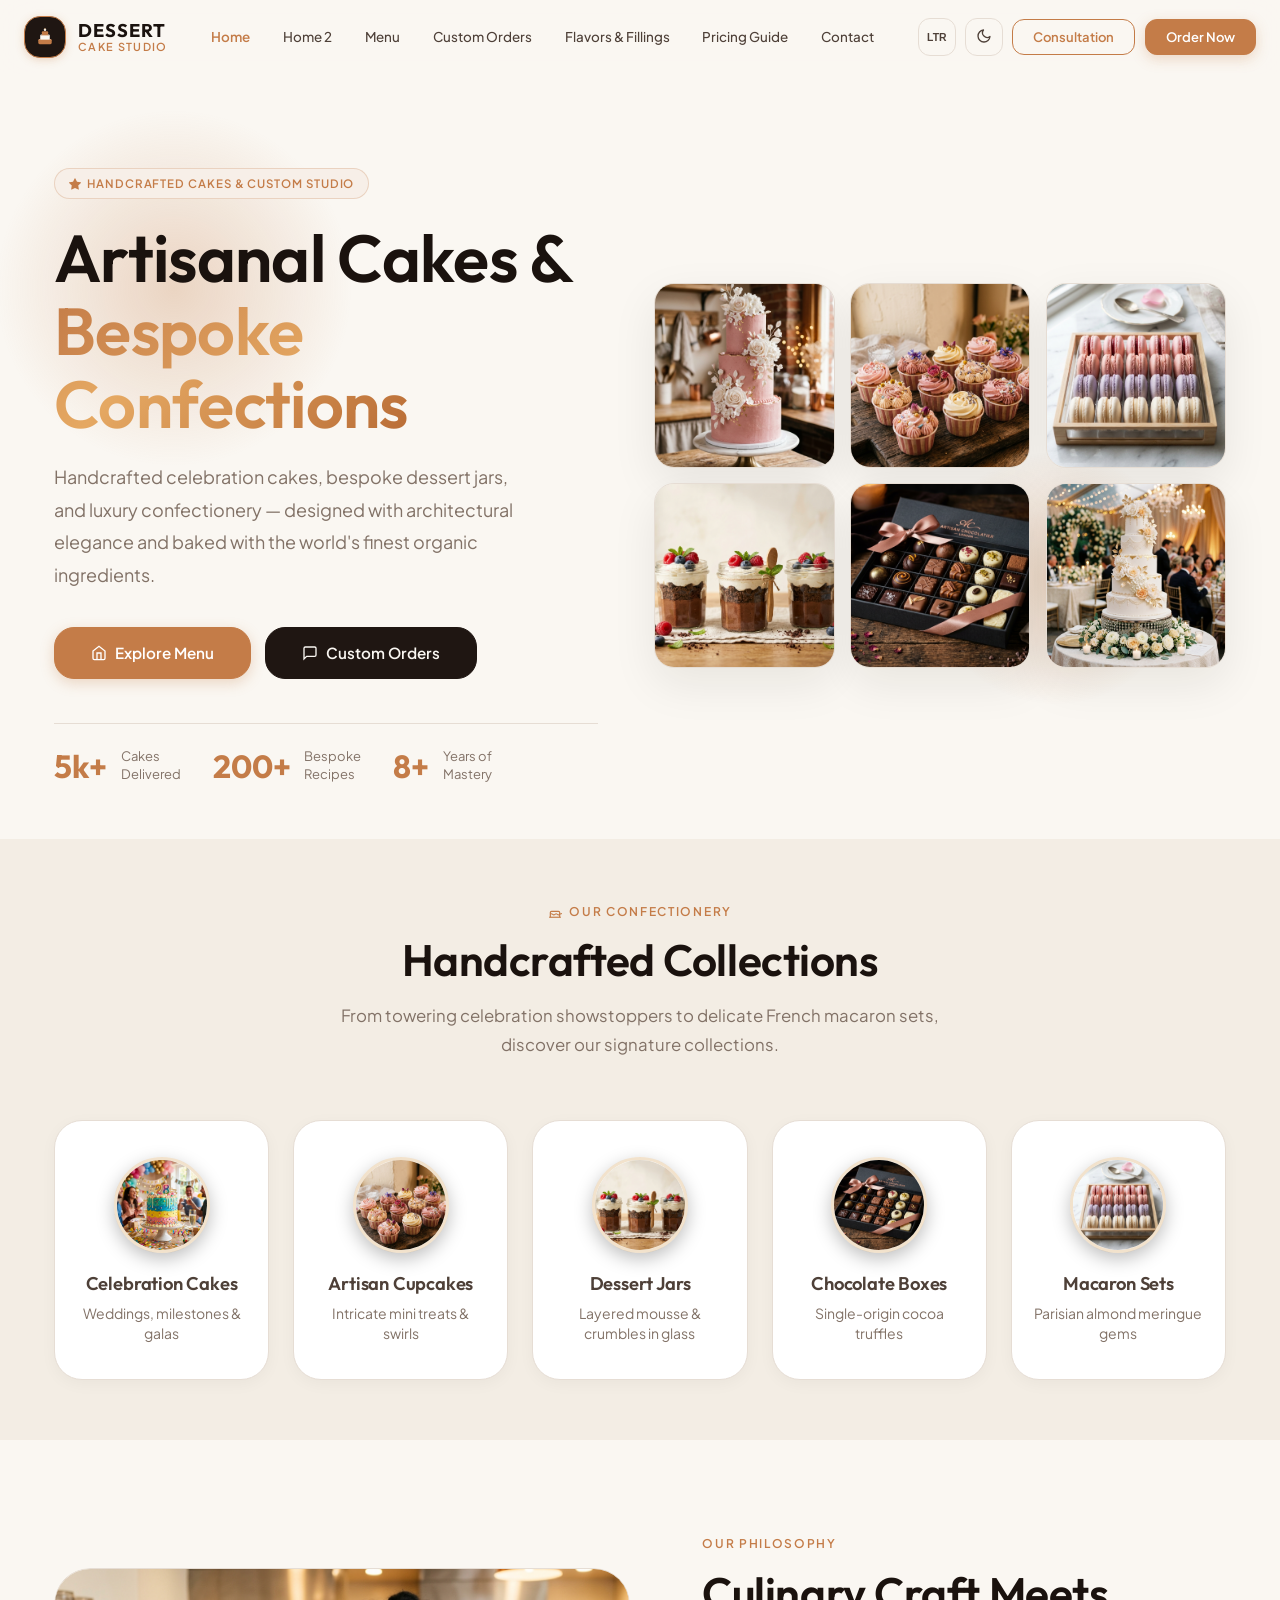
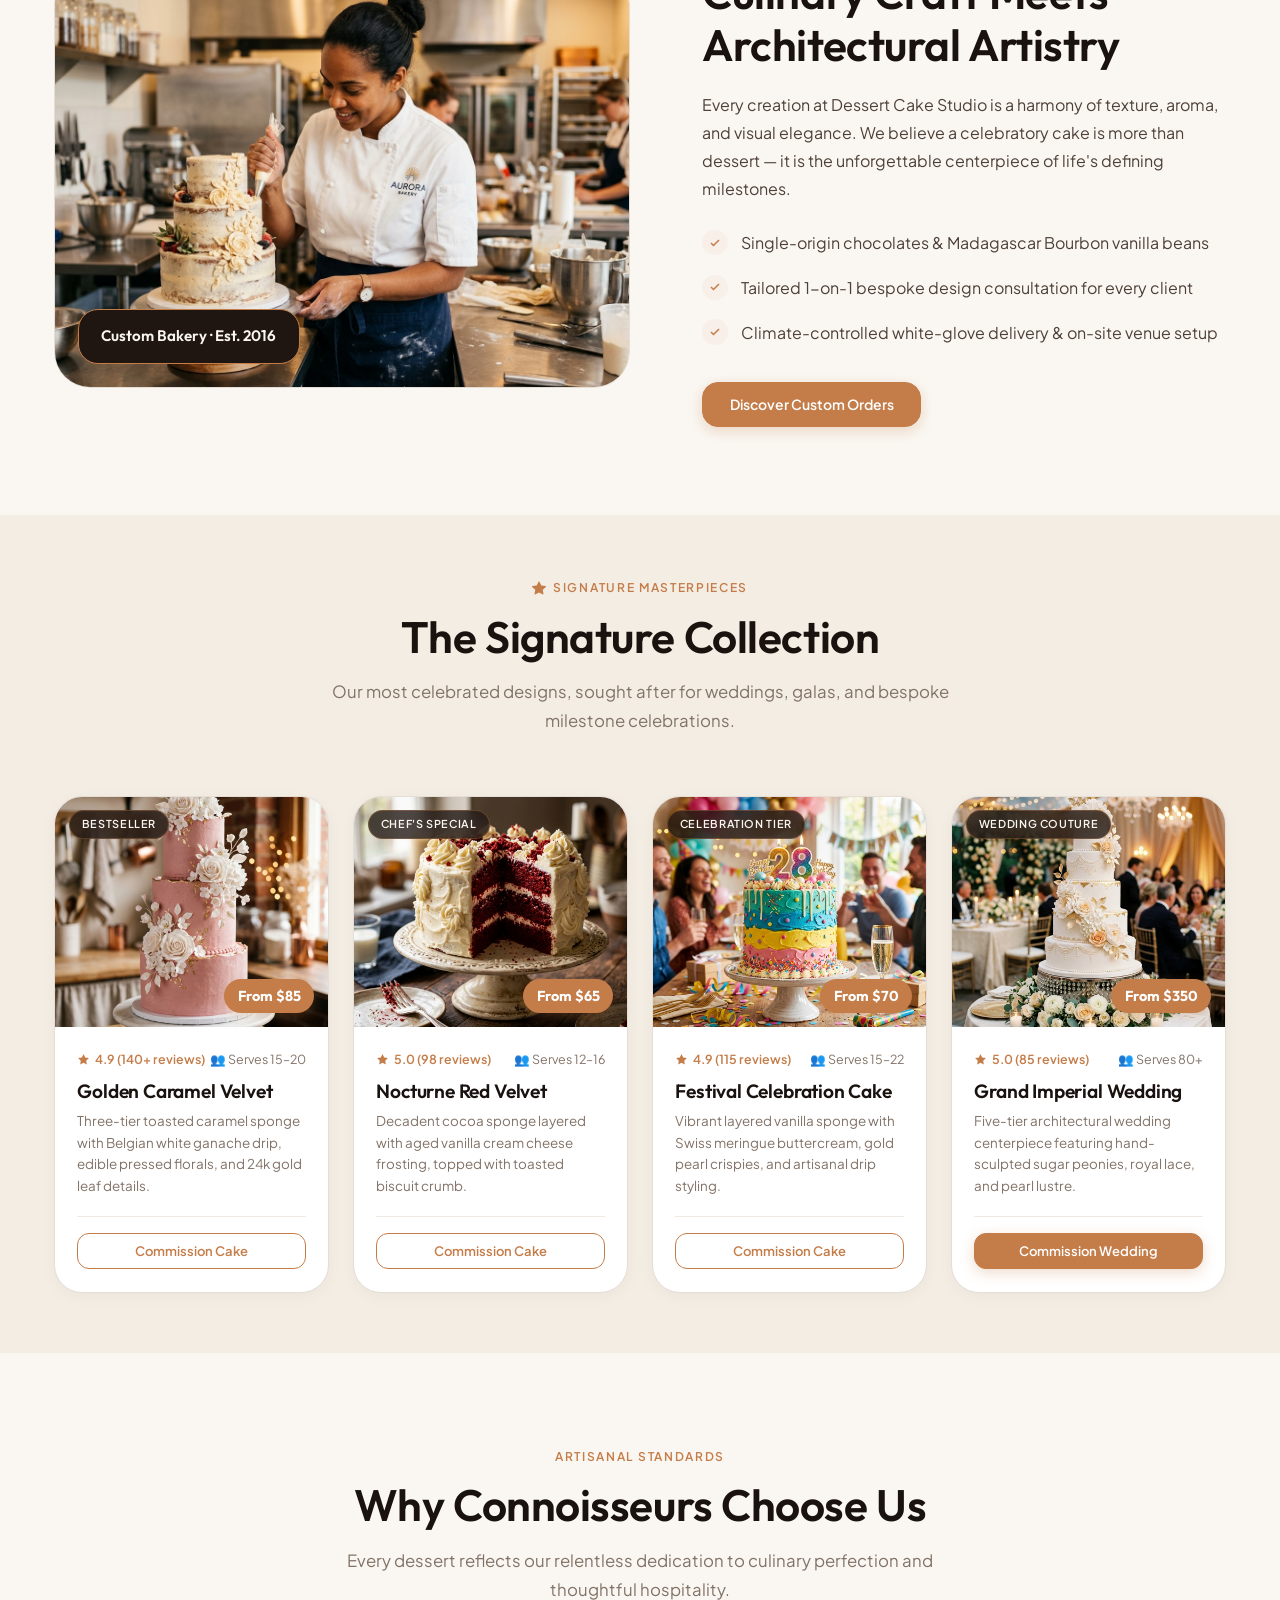
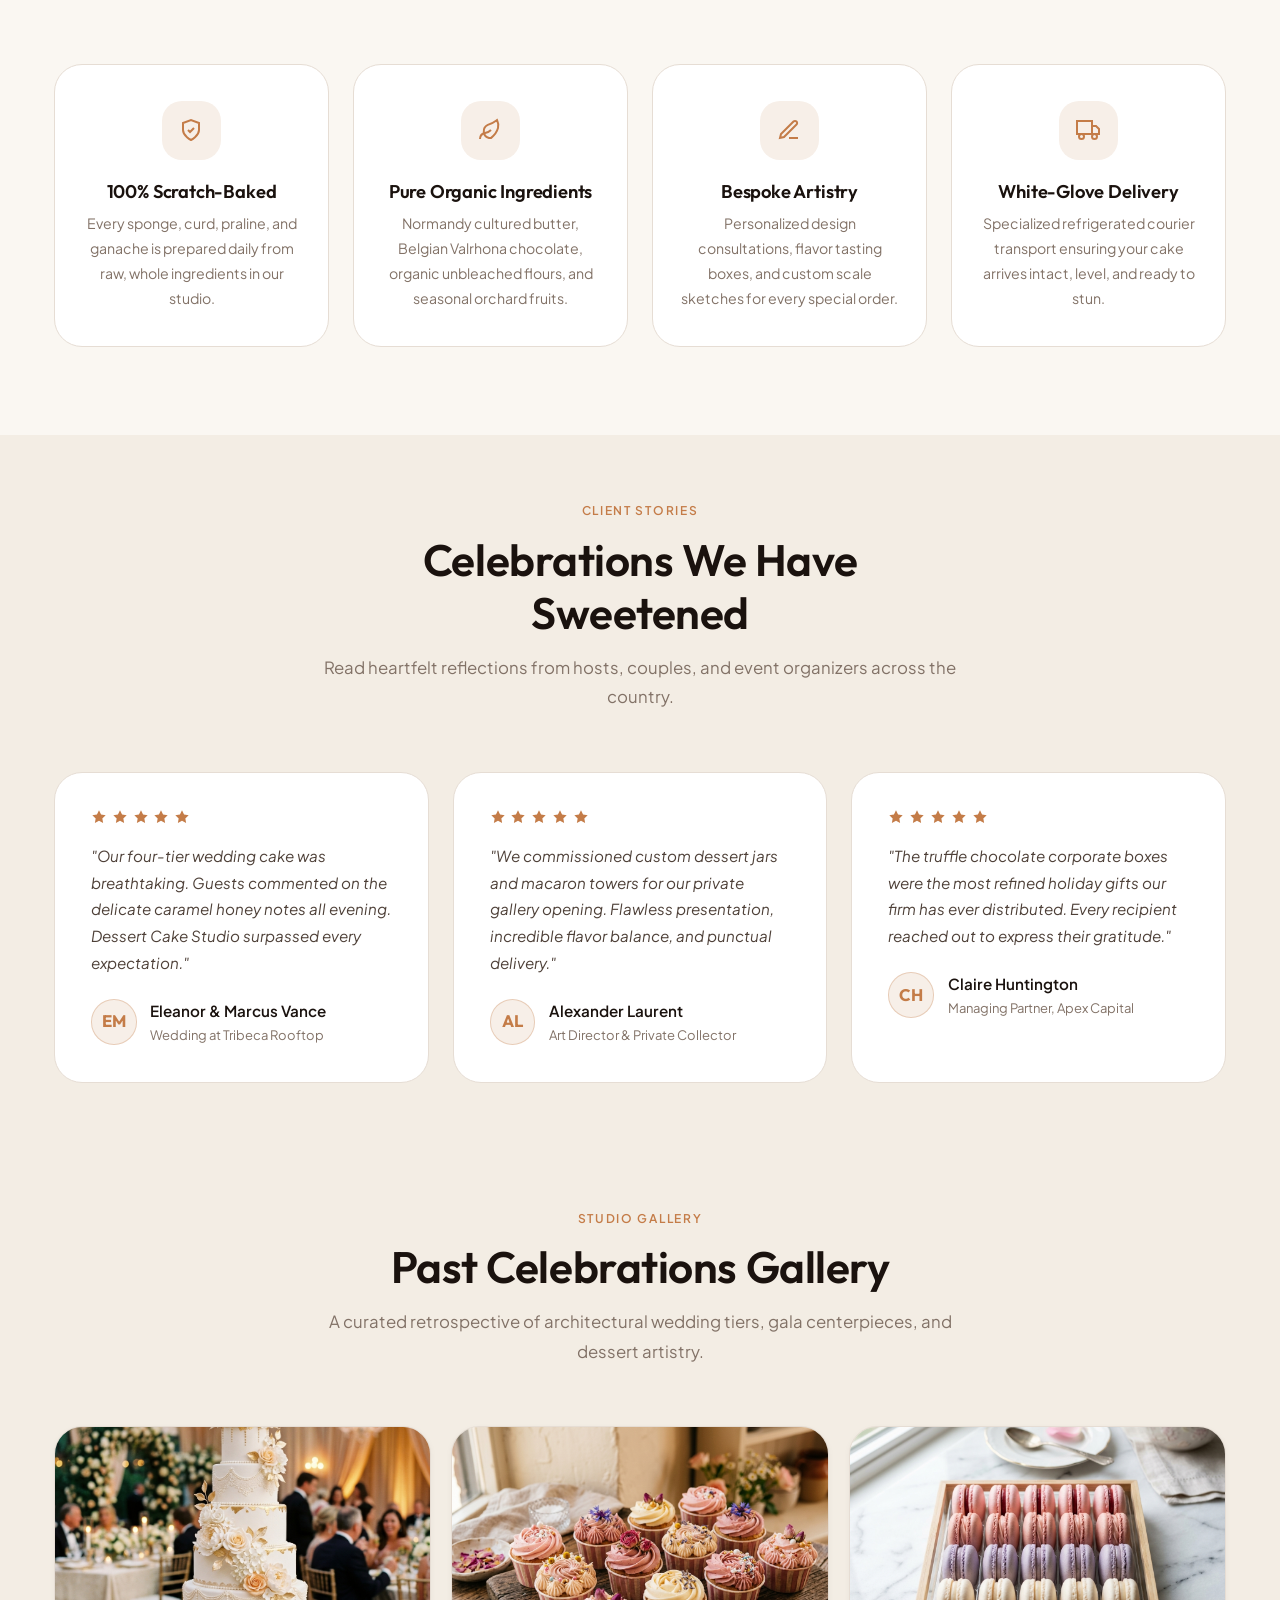
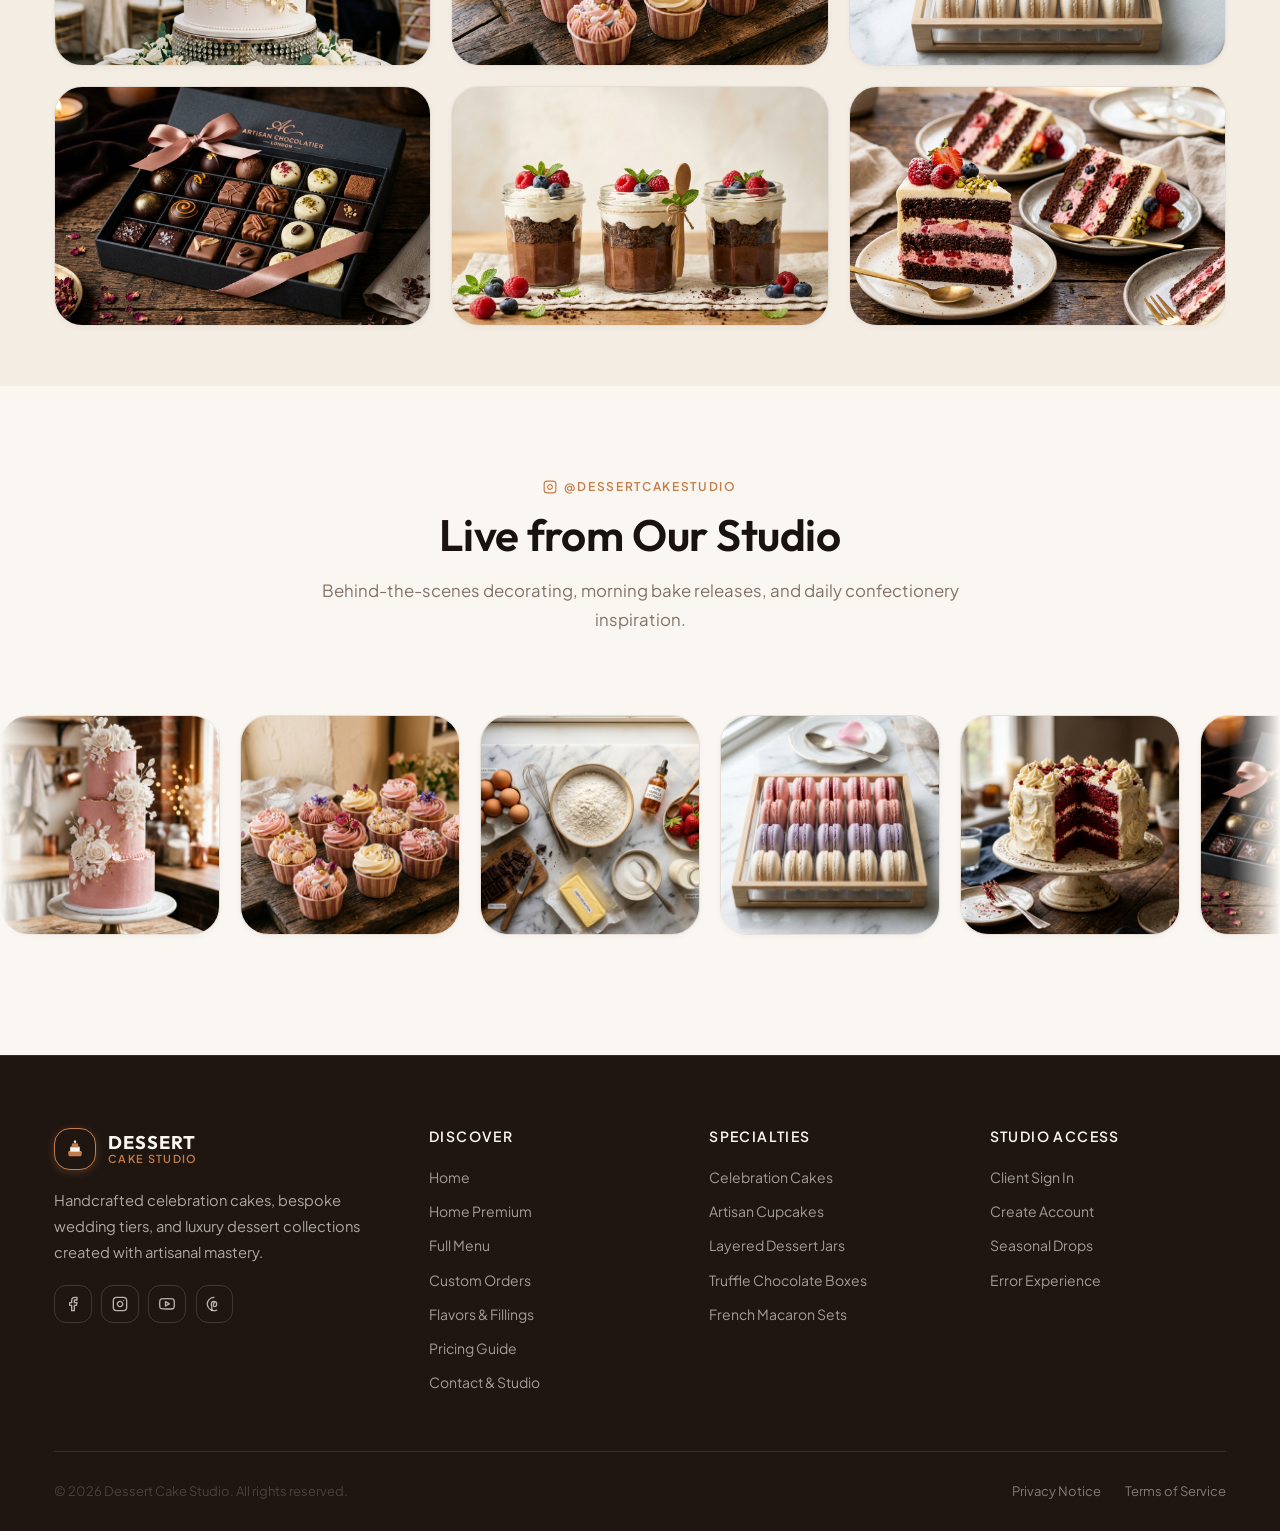
==== commit 9bcb87a3: "fix" ====
--- a/index.html
+++ b/index.html
@@ -3,8 +3,8 @@
 <head>
     <meta charset="UTF-8">
     <meta name="viewport" content="width=device-width, initial-scale=1.0">
-    <meta name="description" content="Dessert Cake Studio — Haute pâtisserie celebration cakes, artisanal cupcakes, dessert jars, chocolate boxes, and macaron sets handcrafted for extraordinary celebrations.">
-    <title>Home Atelier | Dessert Cake Studio</title>
+    <meta name="description" content="Dessert Cake Studio — Handcrafted custom celebration cakes, artisanal cupcakes, dessert jars, chocolate boxes, and macaron gift sets for extraordinary celebrations.">
+    <title>Home | Dessert Cake Studio</title>
     <link rel="icon" type="image/svg+xml" href="favicon.svg">
     <link rel="stylesheet" href="style.css">
 </head>
@@ -12,7 +12,7 @@
 
 <div id="main-nav"></div>
 
-<!-- ═══ SECTION 1: HERO — EDITORIAL ATELIER SPLIT ═══ -->
+<!-- ═══ SECTION 1: HERO — EDITORIAL SPLIT ═══ -->
 <section class="section" id="hero">
     <div class="container">
         <div class="hero-split">
@@ -20,7 +20,7 @@
                 <div class="hero-glow hero-glow-1"></div>
                 <div class="badge animate-fade-in-down" style="margin-bottom:1.35rem;">
                     <svg xmlns="http://www.w3.org/2000/svg" width="12" height="12" fill="currentColor" viewBox="0 0 16 16"><path d="M3.612 15.443c-.386.198-.824-.149-.746-.592l.83-4.73L.173 6.765c-.329-.314-.158-.888.283-.95l4.898-.696L7.538.792c.197-.39.73-.39.927 0l2.184 4.327 4.898.696c.441.062.612.636.282.95l-3.522 3.356.83 4.73c.078.443-.36.79-.746.592L8 13.187l-4.389 2.256z"/></svg>
-                    Haute Pâtisserie & Bespoke Atelier
+                    Handcrafted Cakes & Custom Studio
                 </div>
 
                 <h1 class="animate-fade-in-up">Artisanal Cakes &<br><span class="accent">Bespoke Confections</span></h1>
@@ -56,70 +56,89 @@
 
             <div class="hero-image-wrap animate-fade-in" style="animation-delay:0.2s;">
                 <div class="hero-glow hero-glow-2"></div>
-                <img src="assets/images/hero_cake_1788076593806.jpg" alt="Signature three-tier celebration cake with gold leaf and handcrafted floral accents" loading="eager">
-            </div>
-        </div>
-    </div>
-</section>
-
-<!-- ═══ SECTION 2: CATEGORY SHOWCASE — 5 DISTINCT ATELIER CARDS ═══ -->
+                <div class="hero-collage-grid">
+                    <div class="collage-item">
+                        <img src="assets/images/hero_cake_1788076593806.jpg" alt="Signature three-tier celebration cake with gold leaf and handcrafted floral accents" loading="eager">
+                    </div>
+                    <div class="collage-item">
+                        <img src="assets/images/cupcakes_display_1788076606150.jpg" alt="Artisan decorated cupcakes" loading="lazy">
+                    </div>
+                    <div class="collage-item">
+                        <img src="assets/images/macarons_set_1788076664155.jpg" alt="Parisian almond French macaron sets" loading="lazy">
+                    </div>
+                    <div class="collage-item">
+                        <img src="assets/images/dessert_jars_1788076620637.jpg" alt="Velvety layered mousse dessert jars" loading="lazy">
+                    </div>
+                    <div class="collage-item">
+                        <img src="assets/images/chocolate_boxes_1788076650313.jpg" alt="Luxury single-origin chocolate truffle boxes" loading="lazy">
+                    </div>
+                    <div class="collage-item">
+                        <img src="assets/images/wedding_cake_1788076737330.jpg" alt="Grand architectural wedding centerpiece" loading="lazy">
+                    </div>
+                </div>
+            </div>
+        </div>
+    </div>
+</section>
+
+<!-- ═══ SECTION 2: CATEGORY SHOWCASE — 5 DISTINCT CARDS ═══ -->
 <section class="section-sm" style="background:var(--bg-surface);" id="categories">
     <div class="container">
         <div class="section-header scroll-reveal">
             <span class="section-label">
-                <svg xmlns="http://www.w3.org/2000/svg" width="14" height="14" fill="none" viewBox="0 0 24 24" stroke="currentColor" stroke-width="2"><path d="M20 21v-8a2 2 0 0 0-2-2H6a2 2 0 0 0-2 2v8"/><path d="M4 16s.5-1 2-1 2.5 2 4 2 2.5-2 4-2 2.5 2 4 2 2-1 2-1"/><path d="M2 21h20"/></svg>
+                <svg xmlns="http://www.w3.org/2000/svg" width="14" height="14" fill="none" viewBox="0 0 24 24" stroke="currentColor" stroke-width="2"><path d="M20 21v-8a2 2 0 0 0-2-2H6a2 2 0 0 0-2 2v8"/><path d="M4 16s.5-1 2-1 2.5 2 4 2 2.5-2 4-2 2.5 2 4 2 2.5-2 4-2 2-1 2-1"/><path d="M2 21h20"/></svg>
                 Our Confectionery
             </span>
             <h2>Handcrafted Collections</h2>
-            <p>From towering celebration showstoppers to delicate French macaron sets, discover our signature ateliers.</p>
+            <p>From towering celebration showstoppers to delicate French macaron sets, discover our signature collections.</p>
         </div>
         <div class="grid grid-5 scroll-reveal delay-200">
-            <div class="category-card">
-                <div class="icon-box icon-box-lg">
-                    <svg xmlns="http://www.w3.org/2000/svg" width="24" height="24" fill="none" viewBox="0 0 24 24" stroke="currentColor" stroke-width="2"><path d="M20 21v-8a2 2 0 0 0-2-2H6a2 2 0 0 0-2 2v8"/><path d="M4 16s.5-1 2-1 2.5 2 4 2 2.5-2 4-2 2.5 2 4 2 2-1 2-1"/><path d="M2 21h20"/><path d="M7 8v2"/><path d="M12 8v2"/><path d="M17 8v2"/></svg>
+            <a href="menu.html?category=celebration" class="category-card">
+                <div class="category-img-wrap">
+                    <img src="assets/images/celebration_cake_1788076709183.jpg" alt="Celebration Cakes" loading="lazy">
                 </div>
                 <h3>Celebration Cakes</h3>
                 <p>Weddings, milestones & galas</p>
-            </div>
-            <div class="category-card">
-                <div class="icon-box icon-box-lg">
-                    <svg xmlns="http://www.w3.org/2000/svg" width="24" height="24" fill="none" viewBox="0 0 24 24" stroke="currentColor" stroke-width="2"><circle cx="12" cy="8" r="5"/><path d="M12 13v8"/><path d="M9 18h6"/></svg>
+            </a>
+            <a href="menu.html?category=cupcakes" class="category-card">
+                <div class="category-img-wrap">
+                    <img src="assets/images/cupcakes_display_1788076606150.jpg" alt="Artisan Cupcakes" loading="lazy">
                 </div>
                 <h3>Artisan Cupcakes</h3>
-                <p>Intricate petit treats & swirls</p>
-            </div>
-            <div class="category-card">
-                <div class="icon-box icon-box-lg">
-                    <svg xmlns="http://www.w3.org/2000/svg" width="24" height="24" fill="none" viewBox="0 0 24 24" stroke="currentColor" stroke-width="2"><path d="M8 2h8l4 10H4L8 2z"/><path d="M12 12v6"/><path d="M8 22h8"/><path d="M7 18h10"/></svg>
+                <p>Intricate mini treats & swirls</p>
+            </a>
+            <a href="menu.html?category=jars" class="category-card">
+                <div class="category-img-wrap">
+                    <img src="assets/images/dessert_jars_1788076620637.jpg" alt="Dessert Jars" loading="lazy">
                 </div>
                 <h3>Dessert Jars</h3>
                 <p>Layered mousse & crumbles in glass</p>
-            </div>
-            <div class="category-card">
-                <div class="icon-box icon-box-lg">
-                    <svg xmlns="http://www.w3.org/2000/svg" width="24" height="24" fill="none" viewBox="0 0 24 24" stroke="currentColor" stroke-width="2"><rect x="3" y="3" width="18" height="18" rx="2"/><path d="M3 9h18"/><path d="M9 21V9"/></svg>
+            </a>
+            <a href="menu.html?category=chocolates" class="category-card">
+                <div class="category-img-wrap">
+                    <img src="assets/images/chocolate_boxes_1788076650313.jpg" alt="Chocolate Boxes" loading="lazy">
                 </div>
                 <h3>Chocolate Boxes</h3>
                 <p>Single-origin cocoa truffles</p>
-            </div>
-            <div class="category-card">
-                <div class="icon-box icon-box-lg">
-                    <svg xmlns="http://www.w3.org/2000/svg" width="24" height="24" fill="none" viewBox="0 0 24 24" stroke="currentColor" stroke-width="2"><circle cx="12" cy="12" r="10"/><circle cx="12" cy="12" r="4"/></svg>
+            </a>
+            <a href="menu.html?category=macarons" class="category-card">
+                <div class="category-img-wrap">
+                    <img src="assets/images/macarons_set_1788076664155.jpg" alt="Macaron Sets" loading="lazy">
                 </div>
                 <h3>Macaron Sets</h3>
                 <p>Parisian almond meringue gems</p>
-            </div>
-        </div>
-    </div>
-</section>
-
-<!-- ═══ SECTION 3: ABOUT ATELIER — ASYMMETRIC STORY SPLIT ═══ -->
+            </a>
+        </div>
+    </div>
+</section>
+
+<!-- ═══ SECTION 3: ABOUT STUDIO — ASYMMETRIC STORY SPLIT ═══ -->
 <section class="section" id="about">
     <div class="container">
         <div class="about-split scroll-reveal">
             <div class="about-image">
                 <img src="assets/images/baker_at_work_1788076676013.jpg" alt="Master pastry chef piping delicate floral details on a bespoke celebration cake">
-                <div class="about-image-badge">Pâtisserie Atelier · Est. 2016</div>
+                <div class="about-image-badge">Custom Bakery · Est. 2016</div>
             </div>
             <div class="about-content">
                 <span class="section-label">Our Philosophy</span>
@@ -145,7 +164,7 @@
     </div>
 </section>
 
-<!-- ═══ SECTION 4: SIGNATURE COLLECTION — LUXURY ATELIER SHOWCASE ═══ -->
+<!-- ═══ SECTION 4: SIGNATURE COLLECTION — LUXURY SHOWCASE ═══ -->
 <section class="section-sm" style="background:var(--bg-surface);" id="signature">
     <div class="container">
         <div class="section-header scroll-reveal">
@@ -153,7 +172,7 @@
                 <svg xmlns="http://www.w3.org/2000/svg" width="14" height="14" fill="currentColor" viewBox="0 0 16 16"><path d="M3.612 15.443c-.386.198-.824-.149-.746-.592l.83-4.73L.173 6.765c-.329-.314-.158-.888.283-.95l4.898-.696L7.538.792c.197-.39.73-.39.927 0l2.184 4.327 4.898.696c.441.062.612.636.282.95l-3.522 3.356.83 4.73c.078.443-.36.79-.746.592L8 13.187l-4.389 2.256z"/></svg>
                 Signature Masterpieces
             </span>
-            <h2>The Atelier Collection</h2>
+            <h2>The Signature Collection</h2>
             <p>Our most celebrated designs, sought after for weddings, galas, and bespoke milestone celebrations.</p>
         </div>
         <div class="signature-scroll scroll-reveal delay-200">
@@ -208,7 +227,7 @@
                 <div class="signature-card-img-wrap">
                     <span class="signature-badge-top-left">Celebration Tier</span>
                     <span class="signature-price-pill">From $70</span>
-                    <img src="assets/images/celebration_cake_1788076709183.jpg" alt="Festival Celebration Gateau" loading="lazy">
+                    <img src="assets/images/celebration_cake_1788076709183.jpg" alt="Festival Celebration Cake" loading="lazy">
                 </div>
                 <div class="signature-card-body">
                     <div class="signature-meta">
@@ -218,7 +237,7 @@
                         </span>
                         <span>👥 Serves 15–22</span>
                     </div>
-                    <h3>Festival Celebration Gâteau</h3>
+                    <h3>Festival Celebration Cake</h3>
                     <p>Vibrant layered vanilla sponge with Swiss meringue buttercream, gold pearl crispies, and artisanal drip styling.</p>
                     <div class="signature-card-footer">
                         <a href="custom-orders.html" class="btn btn-outline btn-sm w-full">Commission Cake</a>
@@ -357,25 +376,11 @@
     </div>
 </section>
 
-<!-- ═══ SECTION 7: BESPOKE CTA BANNER ═══ -->
-<section class="section" id="cta">
-    <div class="container">
-        <div class="cta-banner scroll-reveal">
-            <h2>Commission Your Bespoke Showpiece</h2>
-            <p>From initial sketches to final confection, our master pâtissiers craft cakes uniquely tailored to your celebration's theme, scale, and palate.</p>
-            <div style="display:flex;gap:0.85rem;justify-content:center;flex-wrap:wrap;">
-                <a href="custom-orders.html" class="btn btn-lg btn-primary">Start Design Brief</a>
-                <a href="pricing.html" class="btn btn-lg btn-outline" style="border-color:#FAF7F2;color:#FAF7F2;">View Pricing Guide</a>
-            </div>
-        </div>
-    </div>
-</section>
-
-<!-- ═══ SECTION 8: CELEBRATION GALLERY — MASONRY ═══ -->
+<!-- ═══ SECTION 7: CELEBRATION GALLERY — MASONRY ═══ -->
 <section class="section-sm" style="background:var(--bg-surface);" id="gallery">
     <div class="container">
         <div class="section-header scroll-reveal">
-            <span class="section-label">Visual Atelier</span>
+            <span class="section-label">Studio Gallery</span>
             <h2>Past Celebrations Gallery</h2>
             <p>A curated retrospective of architectural wedding tiers, gala centerpieces, and dessert artistry.</p>
         </div>
@@ -402,18 +407,21 @@
     </div>
 </section>
 
-<!-- ═══ SECTION 9: INSTAGRAM CURATED FEED ═══ -->
-<section class="section" id="instagram">
+<!-- ═══ SECTION 8: INSTAGRAM CURATED FEED — AUTO SIDE SCROLL ═══ -->
+<section class="section" id="instagram" style="overflow:hidden;">
     <div class="container">
         <div class="section-header scroll-reveal">
             <span class="section-label">
                 <svg xmlns="http://www.w3.org/2000/svg" width="14" height="14" fill="none" viewBox="0 0 24 24" stroke="currentColor" stroke-width="2"><rect x="2" y="2" width="20" height="20" rx="5" ry="5"/><path d="M16 11.37A4 4 0 1 1 12.63 8 4 4 0 0 1 16 11.37z"/><line x1="17.5" y1="6.5" x2="17.51" y2="6.5"/></svg>
                 @dessertcakestudio
             </span>
-            <h2>Live from the Atelier</h2>
+            <h2>Live from Our Studio</h2>
             <p>Behind-the-scenes decorating, morning bake releases, and daily confectionery inspiration.</p>
         </div>
-        <div class="insta-scroll scroll-reveal delay-200">
+    </div>
+    <div class="insta-scroll-wrapper scroll-reveal delay-200">
+        <div class="insta-track">
+            <!-- Set 1 -->
             <div class="insta-card">
                 <img src="assets/images/hero_cake_1788076593806.jpg" alt="Instagram: Caramel tier" loading="lazy">
             </div>
@@ -427,29 +435,49 @@
                 <img src="assets/images/macarons_set_1788076664155.jpg" alt="Instagram: French macarons" loading="lazy">
             </div>
             <div class="insta-card">
-                <img src="assets/images/red_velvet_cake_1788076853825.jpg" alt="Instagram: Red velvet gâteau" loading="lazy">
+                <img src="assets/images/red_velvet_cake_1788076853825.jpg" alt="Instagram: Red velvet cake" loading="lazy">
             </div>
             <div class="insta-card">
                 <img src="assets/images/chocolate_boxes_1788076650313.jpg" alt="Instagram: Dark truffles" loading="lazy">
             </div>
             <div class="insta-card">
-                <img src="assets/images/celebration_cake_1788076709183.jpg" alt="Instagram: Celebration gâteau" loading="lazy">
-            </div>
-        </div>
-    </div>
-</section>
-
-<!-- ═══ SECTION 10: VIP ATELIER NEWSLETTER ═══ -->
-<section class="section-sm" id="newsletter">
-    <div class="container">
-        <div class="newsletter-section scroll-reveal">
-            <span class="section-label">Private Invitation</span>
-            <h2 style="margin-bottom:0.85rem;">Join the Atelier Journal</h2>
-            <p style="max-width:500px;margin:0 auto 2.25rem;color:var(--text-muted);">Receive early access to seasonal collection drops, private tasting dates, and master pâtissier culinary secrets.</p>
-            <form class="newsletter-form" onsubmit="event.preventDefault(); alert('Welcome to the Atelier Journal!');">
-                <input type="email" placeholder="Enter your email address" required>
-                <button type="submit" class="btn btn-primary">Subscribe</button>
-            </form>
+                <img src="assets/images/celebration_cake_1788076709183.jpg" alt="Instagram: Celebration cake" loading="lazy">
+            </div>
+            <div class="insta-card">
+                <img src="assets/images/wedding_cake_1788076737330.jpg" alt="Instagram: Wedding tier" loading="lazy">
+            </div>
+            <div class="insta-card">
+                <img src="assets/images/dessert_jars_1788076620637.jpg" alt="Instagram: Dessert jars" loading="lazy">
+            </div>
+
+            <!-- Set 2 (Seamless loop duplicate) -->
+            <div class="insta-card">
+                <img src="assets/images/hero_cake_1788076593806.jpg" alt="Instagram: Caramel tier" loading="lazy">
+            </div>
+            <div class="insta-card">
+                <img src="assets/images/cupcakes_display_1788076606150.jpg" alt="Instagram: Swirl cupcakes" loading="lazy">
+            </div>
+            <div class="insta-card">
+                <img src="assets/images/baking_ingredients_1788076798244.jpg" alt="Instagram: Organic ingredients" loading="lazy">
+            </div>
+            <div class="insta-card">
+                <img src="assets/images/macarons_set_1788076664155.jpg" alt="Instagram: French macarons" loading="lazy">
+            </div>
+            <div class="insta-card">
+                <img src="assets/images/red_velvet_cake_1788076853825.jpg" alt="Instagram: Red velvet cake" loading="lazy">
+            </div>
+            <div class="insta-card">
+                <img src="assets/images/chocolate_boxes_1788076650313.jpg" alt="Instagram: Dark truffles" loading="lazy">
+            </div>
+            <div class="insta-card">
+                <img src="assets/images/celebration_cake_1788076709183.jpg" alt="Instagram: Celebration cake" loading="lazy">
+            </div>
+            <div class="insta-card">
+                <img src="assets/images/wedding_cake_1788076737330.jpg" alt="Instagram: Wedding tier" loading="lazy">
+            </div>
+            <div class="insta-card">
+                <img src="assets/images/dessert_jars_1788076620637.jpg" alt="Instagram: Dessert jars" loading="lazy">
+            </div>
         </div>
     </div>
 </section>
--- a/style.css
+++ b/style.css
@@ -1,4 +1,4 @@
-/* ===== CAKE SHOP & CUSTOM DESSERTS STUDIO — HAUTE PÂTISSERIE DESIGN SYSTEM ===== */
+/* ===== CAKE SHOP & CUSTOM DESSERTS STUDIO DESIGN SYSTEM ===== */
 
 /* --- Google Fonts --- */
 @import url('https://fonts.googleapis.com/css2?family=Outfit:wght@400;500;600;700;800&family=Plus+Jakarta+Sans:wght@300;400;500;600;700&display=swap');
@@ -803,13 +803,17 @@
 .delay-500 { transition-delay: 0.5s; }
 
 /* ===== HERO — HOME 1 (EDITORIAL ATELIER SPLIT) ===== */
+#hero {
+    padding-top: 86px;
+    padding-bottom: 2.5rem;
+}
+
 .hero-split {
     display: grid;
-    grid-template-columns: 1.05fr 0.95fr;
+    grid-template-columns: 1fr 1.05fr;
     gap: 3.5rem;
     align-items: center;
-    min-height: calc(100vh - 74px);
-    padding: 3rem 0;
+    padding: 0.5rem 0 1rem 0;
 }
 
 .hero-content {
@@ -879,48 +883,132 @@
     display: flex;
     align-items: center;
     justify-content: center;
-}
-
-.hero-image-wrap img {
     width: 100%;
-    max-width: 520px;
-    border-radius: var(--radius-3xl);
-    box-shadow: var(--shadow-xl);
+}
+
+/* ===== HERO 3x2 6-IMAGE COLLAGE (LUXURY SHIMMER EFFECTS) ===== */
+.hero-collage-grid {
+    display: grid;
+    grid-template-columns: repeat(3, 1fr);
+    gap: 0.95rem;
+    position: relative;
+    width: 100%;
+    max-width: 600px;
+    z-index: 1;
+}
+
+.collage-item {
+    position: relative;
+    border-radius: var(--radius-xl);
+    overflow: hidden;
+    box-shadow: var(--shadow-lg);
+    border: 1.5px solid var(--border-default);
+    background: var(--bg-surface);
+    height: 185px;
+    cursor: pointer;
+    transition: transform 0.45s cubic-bezier(0.16, 1, 0.3, 1), box-shadow 0.45s ease, border-color 0.4s ease;
+}
+
+.collage-item::after {
+    content: '';
+    position: absolute;
+    top: -50%;
+    left: -60%;
+    width: 200%;
+    height: 200%;
+    background: linear-gradient(
+        115deg,
+        transparent 35%,
+        rgba(255, 255, 255, 0.28) 50%,
+        transparent 65%
+    );
+    transform: rotate(-15deg) translateY(-100%);
+    transition: transform 0.8s ease;
+    pointer-events: none;
+    z-index: 2;
+}
+
+.collage-item:hover {
+    transform: translateY(-6px);
+    box-shadow: 0 20px 45px rgba(196, 124, 72, 0.25), 0 6px 18px rgba(31, 22, 18, 0.08);
+    border-color: var(--primary);
+}
+
+.collage-item:hover::after {
+    transform: rotate(-15deg) translateY(100%);
+}
+
+.collage-item img {
+    width: 100%;
+    height: 100%;
     object-fit: cover;
-    border: 1px solid var(--border-default);
+    display: block;
+    transition: transform 0.6s cubic-bezier(0.16, 1, 0.3, 1), filter 0.4s ease;
+}
+
+.collage-item:hover img {
+    transform: scale(1.06);
+    filter: brightness(1.03);
 }
 
 .hero-glow {
     position: absolute;
-    width: 320px;
-    height: 320px;
+    width: 360px;
+    height: 360px;
     border-radius: 50%;
     background: radial-gradient(circle, var(--primary-glow) 0%, transparent 70%);
     pointer-events: none;
     z-index: 0;
+    animation: hero-glow-pulse 8s ease-in-out infinite alternate;
+}
+
+@keyframes hero-glow-pulse {
+    0% { opacity: 0.6; transform: scale(0.95); }
+    100% { opacity: 1; transform: scale(1.12); }
 }
 
 .hero-glow-1 { top: -60px; left: -60px; }
-.hero-glow-2 { bottom: -40px; right: 40px; width: 220px; height: 220px; }
+.hero-glow-2 { bottom: -40px; right: 40px; width: 260px; height: 260px; }
 
 @media (max-width: 1024px) {
+    #hero {
+        padding-top: 80px;
+        padding-bottom: 2rem;
+    }
     .hero-split {
         grid-template-columns: 1fr;
         text-align: center;
         min-height: auto;
-        padding: 2.5rem 0;
+        padding: 0.5rem 0;
     }
     .hero-content .lead { margin: 0 auto 2rem; }
     .hero-ctas { justify-content: center; }
     .hero-stats { justify-content: center; }
     .hero-image-wrap { order: -1; }
-    .hero-image-wrap img { max-width: 420px; }
+    .hero-collage-grid {
+        max-width: 500px;
+        margin: 0 auto 1.5rem;
+    }
+    .collage-item {
+        height: 220px;
+    }
 }
 
 @media (max-width: 768px) {
+    #hero {
+        padding-top: 76px;
+        padding-bottom: 1.5rem;
+    }
     .hero-content h1 { font-size: clamp(2.2rem, 7.5vw, 3.15rem); }
-    .hero-image-wrap img { max-width: 320px; }
     .hero-stats { gap: 1.25rem; }
+    .hero-collage-grid {
+        max-width: 340px;
+        gap: 0.75rem;
+    }
+    .collage-item {
+        height: 155px;
+        border-radius: var(--radius-xl);
+    }
 }
 
 /* ===== HERO — HOME 2 (LUXURY CINEMATIC NOIR) ===== */
@@ -1022,13 +1110,19 @@
 
 /* ===== CATEGORY CARDS ===== */
 .category-card {
+    display: flex;
+    flex-direction: column;
+    align-items: center;
     text-align: center;
-    padding: 2.25rem 1.35rem;
+    padding: 2.25rem 1.25rem;
     background: var(--bg-card);
     border: 1px solid var(--border-default);
     border-radius: var(--radius-2xl);
     transition: var(--transition-smooth);
     box-shadow: var(--shadow-card);
+    text-decoration: none;
+    color: inherit;
+    position: relative;
 }
 
 .category-card:hover {
@@ -1037,6 +1131,37 @@
     border-color: var(--primary);
 }
 
+.category-img-wrap {
+    width: 96px;
+    height: 96px;
+    border-radius: 50%;
+    overflow: hidden;
+    margin-bottom: 1.25rem;
+    border: 3px solid rgba(212, 160, 86, 0.3);
+    box-shadow: 0 6px 18px rgba(0, 0, 0, 0.25);
+    position: relative;
+    flex-shrink: 0;
+    transition: transform var(--transition-smooth), border-color var(--transition-smooth), box-shadow var(--transition-smooth);
+}
+
+.category-img-wrap img {
+    width: 100%;
+    height: 100%;
+    object-fit: cover;
+    display: block;
+    transition: transform 0.5s cubic-bezier(0.16, 1, 0.3, 1);
+}
+
+.category-card:hover .category-img-wrap {
+    transform: scale(1.08);
+    border-color: var(--primary);
+    box-shadow: 0 8px 25px rgba(212, 160, 86, 0.4);
+}
+
+.category-card:hover .category-img-wrap img {
+    transform: scale(1.15);
+}
+
 .category-card .icon-box {
     margin: 0 auto 1.25rem;
 }
@@ -1044,11 +1169,18 @@
 .category-card h3 {
     font-size: 1.15rem;
     margin-bottom: 0.5rem;
+    color: var(--text-primary);
+    transition: color var(--transition-base);
+}
+
+.category-card:hover h3 {
+    color: var(--primary);
 }
 
 .category-card p {
     font-size: 0.875rem;
     color: var(--text-muted);
+    line-height: 1.45;
 }
 
 /* ===== ABOUT SPLIT ===== */
@@ -1418,11 +1550,10 @@
     margin: 0 auto 2.25rem;
 }
 
-/* ===== GALLERY MASONRY ===== */
+/* ===== GALLERY GRID (UNIFORM EQUAL SIZES) ===== */
 .gallery-masonry {
     display: grid;
     grid-template-columns: repeat(3, 1fr);
-    grid-auto-rows: 210px;
     gap: 1.25rem;
 }
 
@@ -1431,60 +1562,121 @@
     overflow: hidden;
     position: relative;
     cursor: pointer;
-    border: 1px solid var(--border-default);
+    border: 1.5px solid var(--border-default);
+    height: 240px;
+    box-shadow: var(--shadow-sm);
+    transition: var(--transition-smooth);
+}
+
+.gallery-item:hover {
+    transform: translateY(-5px);
+    box-shadow: var(--shadow-card-hover);
+    border-color: var(--primary);
 }
 
 .gallery-item img {
     width: 100%;
     height: 100%;
     object-fit: cover;
+    display: block;
     transition: var(--transition-premium);
 }
 
 .gallery-item:hover img {
     transform: scale(1.06);
 }
-
-.gallery-item:nth-child(1) { grid-row: span 2; }
-.gallery-item:nth-child(4) { grid-column: span 2; }
 
 @media (max-width: 768px) {
     .gallery-masonry {
         grid-template-columns: repeat(2, 1fr);
-        grid-auto-rows: 180px;
+        gap: 0.85rem;
     }
-    .gallery-item:nth-child(1) { grid-row: span 1; }
-    .gallery-item:nth-child(4) { grid-column: span 1; }
-}
-
-/* ===== INSTAGRAM FEED ===== */
-.insta-scroll {
-    display: flex;
-    gap: 1.15rem;
-    overflow-x: auto;
-    padding: 1rem 0 2.25rem;
-    -webkit-overflow-scrolling: touch;
-    scrollbar-width: none;
-}
-
-.insta-scroll::-webkit-scrollbar { display: none; }
+    .gallery-item {
+        height: 180px;
+    }
+}
+
+@media (max-width: 480px) {
+    .gallery-masonry {
+        grid-template-columns: 1fr;
+        height: auto;
+    }
+    .gallery-item {
+        height: 220px;
+    }
+}
+
+/* ===== INSTAGRAM AUTO SIDE SCROLL ===== */
+.insta-scroll-wrapper {
+    width: 100%;
+    overflow: hidden;
+    position: relative;
+    padding: 1.25rem 0 2rem;
+    mask-image: linear-gradient(to right, transparent, black 4%, black 96%, transparent);
+    -webkit-mask-image: linear-gradient(to right, transparent, black 4%, black 96%, transparent);
+}
+
+.insta-track {
+    display: flex;
+    gap: 1.25rem;
+    width: max-content;
+    animation: instaAutoScroll 32s linear infinite;
+    will-change: transform;
+}
+
+.insta-track:hover {
+    animation-play-state: paused;
+}
+
+@keyframes instaAutoScroll {
+    0% {
+        transform: translateX(0);
+    }
+    100% {
+        transform: translateX(-50%);
+    }
+}
+
+[dir="rtl"] .insta-track {
+    animation-name: instaAutoScrollRTL;
+}
+
+@keyframes instaAutoScrollRTL {
+    0% {
+        transform: translateX(0);
+    }
+    100% {
+        transform: translateX(50%);
+    }
+}
 
 .insta-card {
-    min-width: 210px;
-    width: 210px;
-    height: 210px;
+    min-width: 220px;
+    width: 220px;
+    height: 220px;
     flex-shrink: 0;
     border-radius: var(--radius-2xl);
     overflow: hidden;
     position: relative;
-    border: 1px solid var(--border-default);
+    border: 1.5px solid var(--border-default);
+    box-shadow: var(--shadow-sm);
+    transition: transform 0.45s cubic-bezier(0.16, 1, 0.3, 1), box-shadow 0.45s ease, border-color 0.4s ease;
+    cursor: pointer;
+    background: var(--bg-card);
+}
+
+.insta-card:hover {
+    transform: translateY(-6px) scale(1.03);
+    box-shadow: 0 16px 36px var(--primary-glow);
+    border-color: var(--primary);
 }
 
 .insta-card img {
     width: 100%;
     height: 100%;
     object-fit: cover;
-    transition: var(--transition-premium);
+    display: block;
+    transition: transform 0.6s cubic-bezier(0.16, 1, 0.3, 1);
 }
 
 .insta-card:hover img {
@@ -1933,12 +2125,20 @@
     transition: var(--transition-smooth);
     position: relative;
     box-shadow: var(--shadow-card);
+    display: flex;
+    flex-direction: column;
+    height: 100%;
 }
 
 .pricing-card.popular {
     border-color: var(--primary);
-    box-shadow: 0 16px 45px var(--primary-glow);
-    transform: scale(1.03);
+    box-shadow: 0 12px 35px var(--primary-glow);
+}
+
+.pricing-card:hover {
+    transform: translateY(-5px);
+    box-shadow: var(--shadow-card-hover);
+    border-color: var(--primary);
 }
 
 .pricing-popular-badge {
@@ -1987,6 +2187,7 @@
 .pricing-features {
     text-align: left;
     margin-bottom: 2.25rem;
+    flex: 1;
 }
 
 [dir="rtl"] .pricing-features {
@@ -2703,6 +2904,26 @@
 }
 
 /* ===== RESPONSIVE FINE TUNING ===== */
+@media (max-width: 768px) {
+    .hero-collage-grid {
+        grid-template-columns: repeat(3, 1fr);
+        gap: 0.75rem;
+    }
+    .collage-item {
+        height: 140px;
+    }
+}
+
+@media (max-width: 480px) {
+    .hero-collage-grid {
+        grid-template-columns: repeat(2, 1fr);
+        gap: 0.65rem;
+    }
+    .collage-item {
+        height: 130px;
+    }
+}
+
 @media (max-width: 360px) {
     .auth-card { padding: 2rem 1.25rem; }
     h1 { font-size: 1.85rem; }
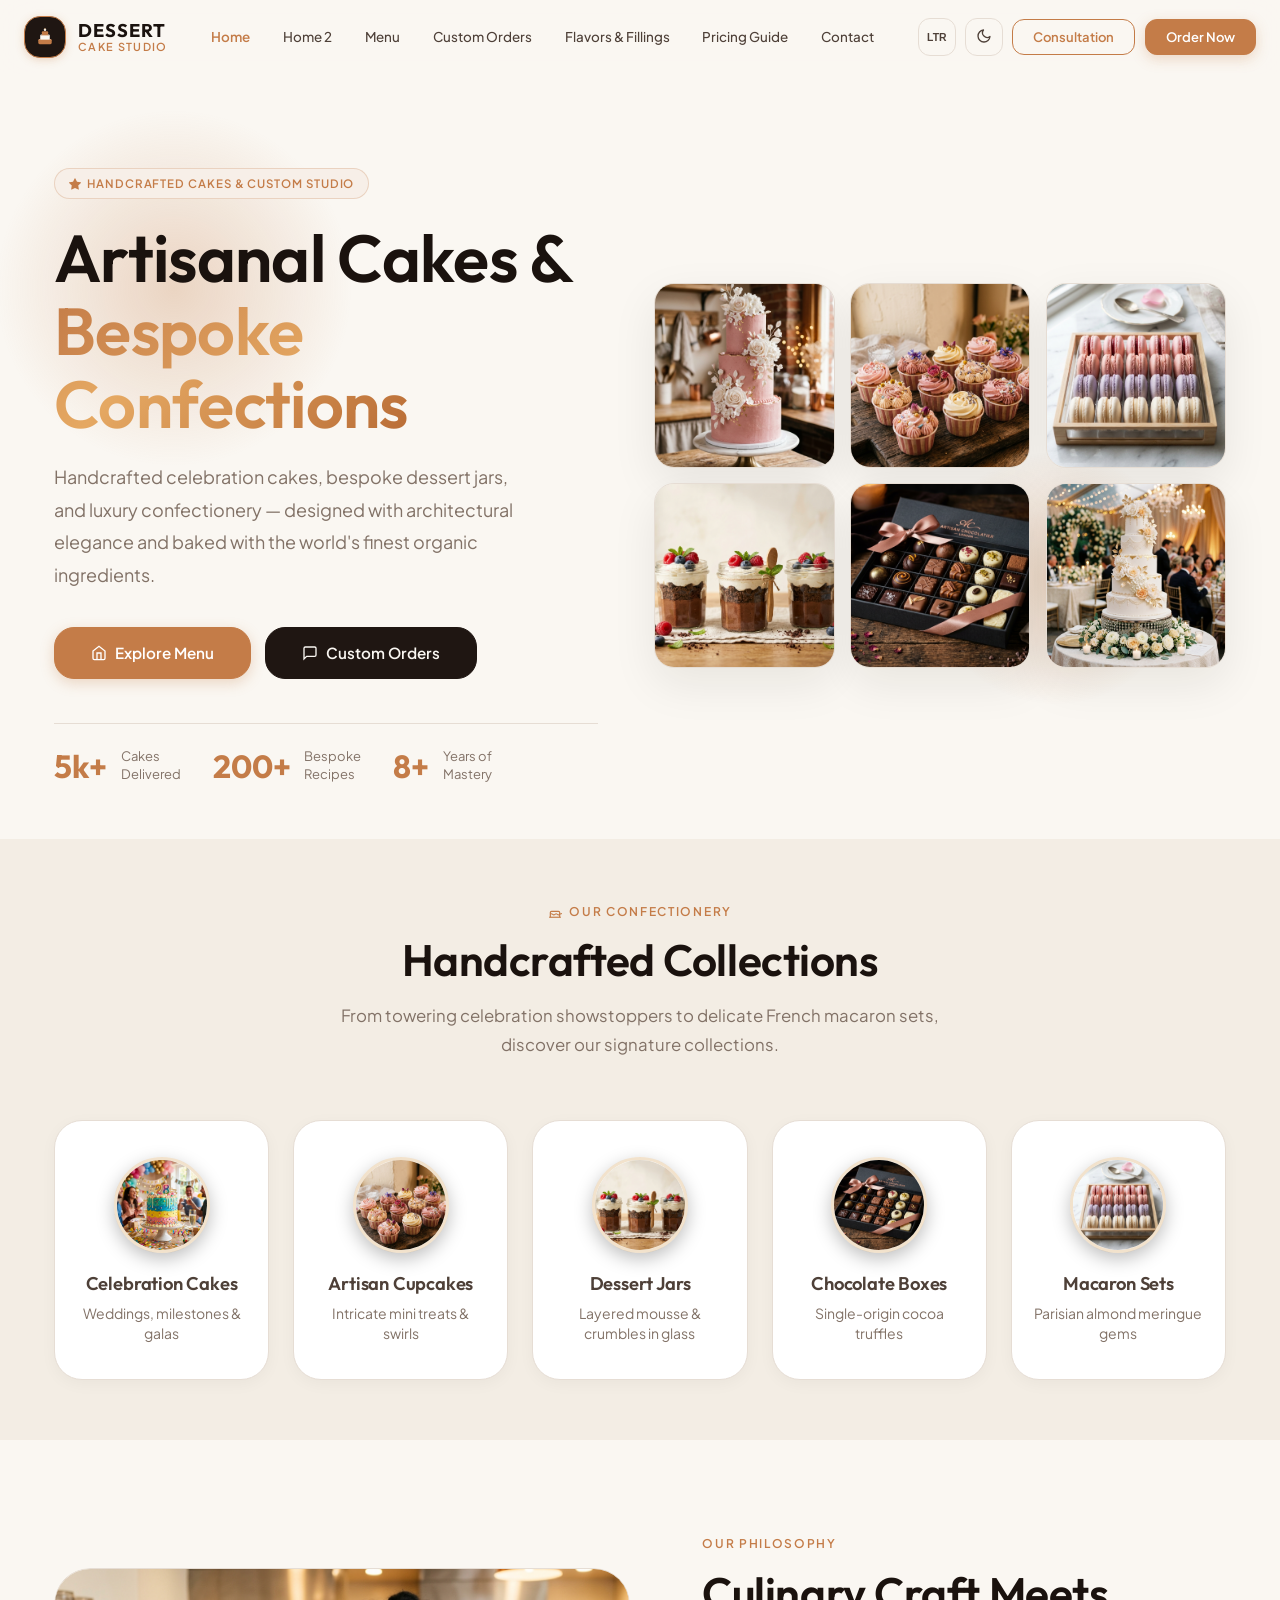
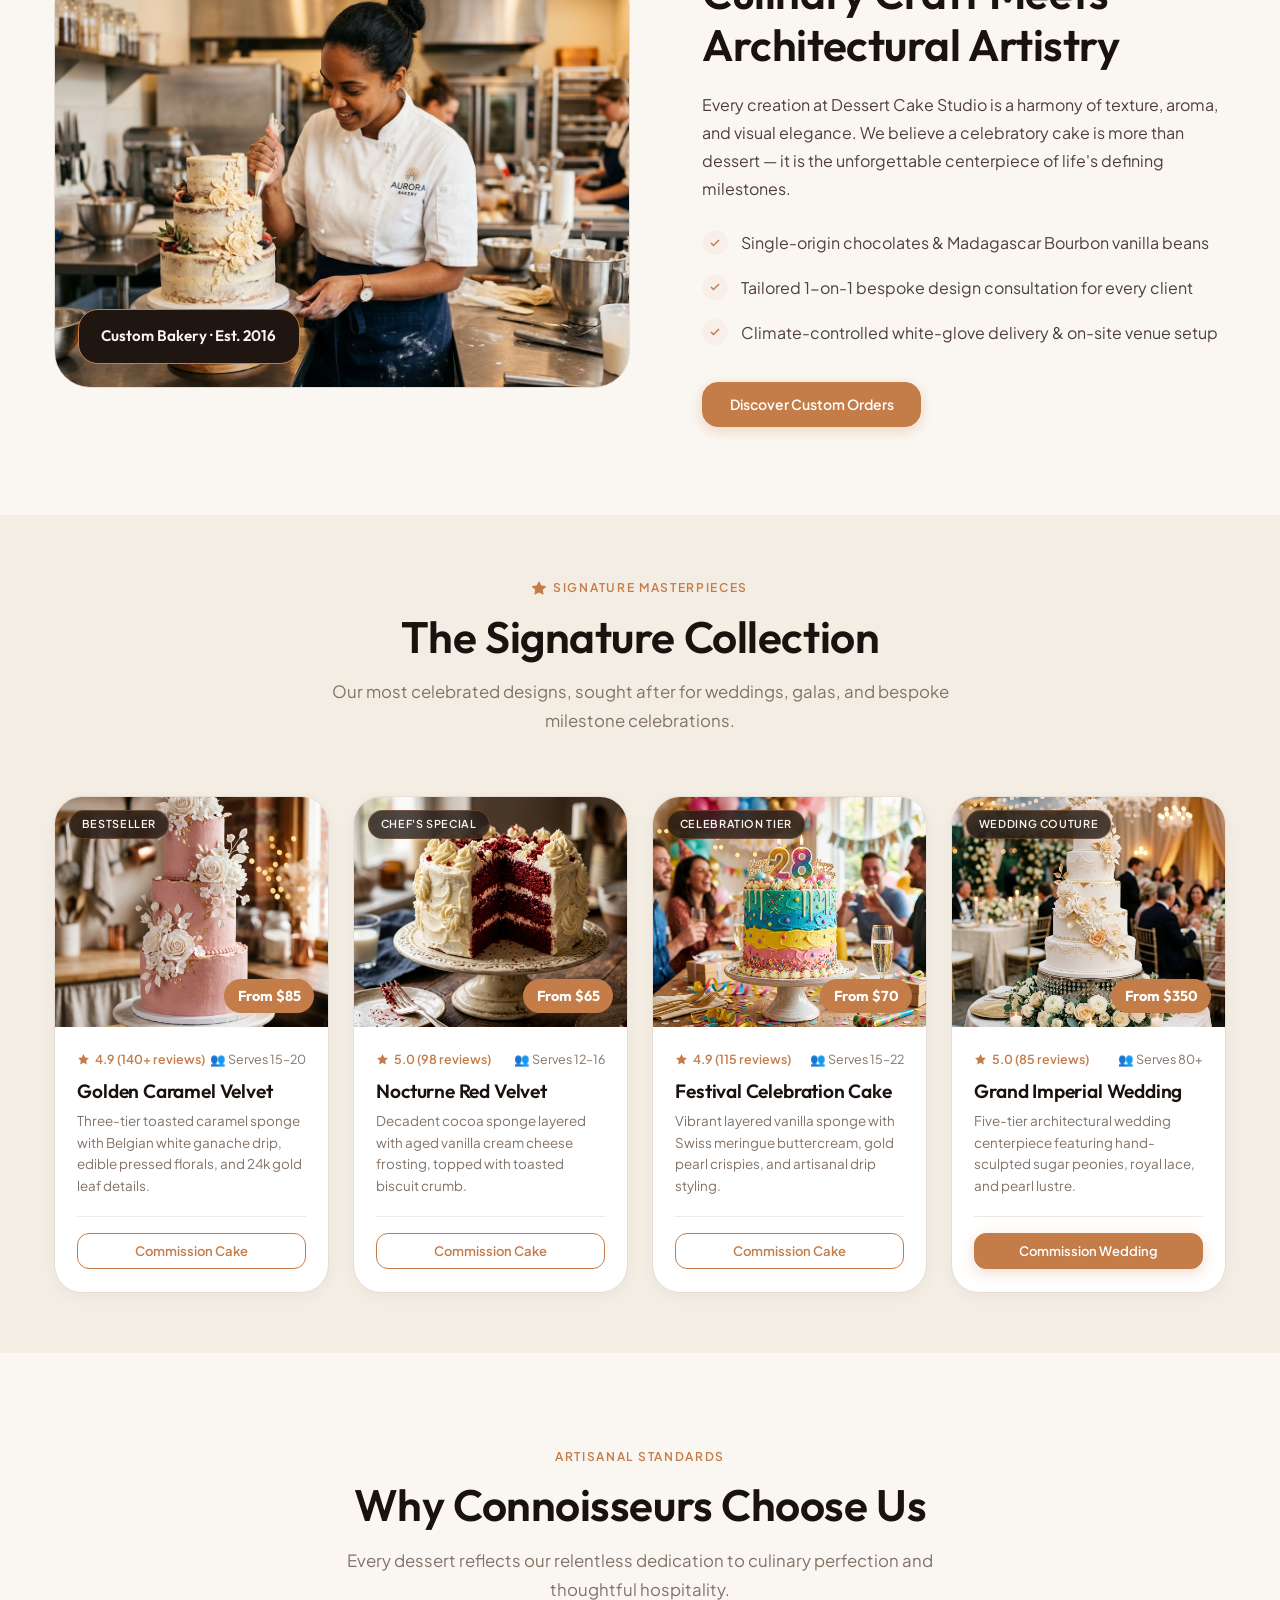
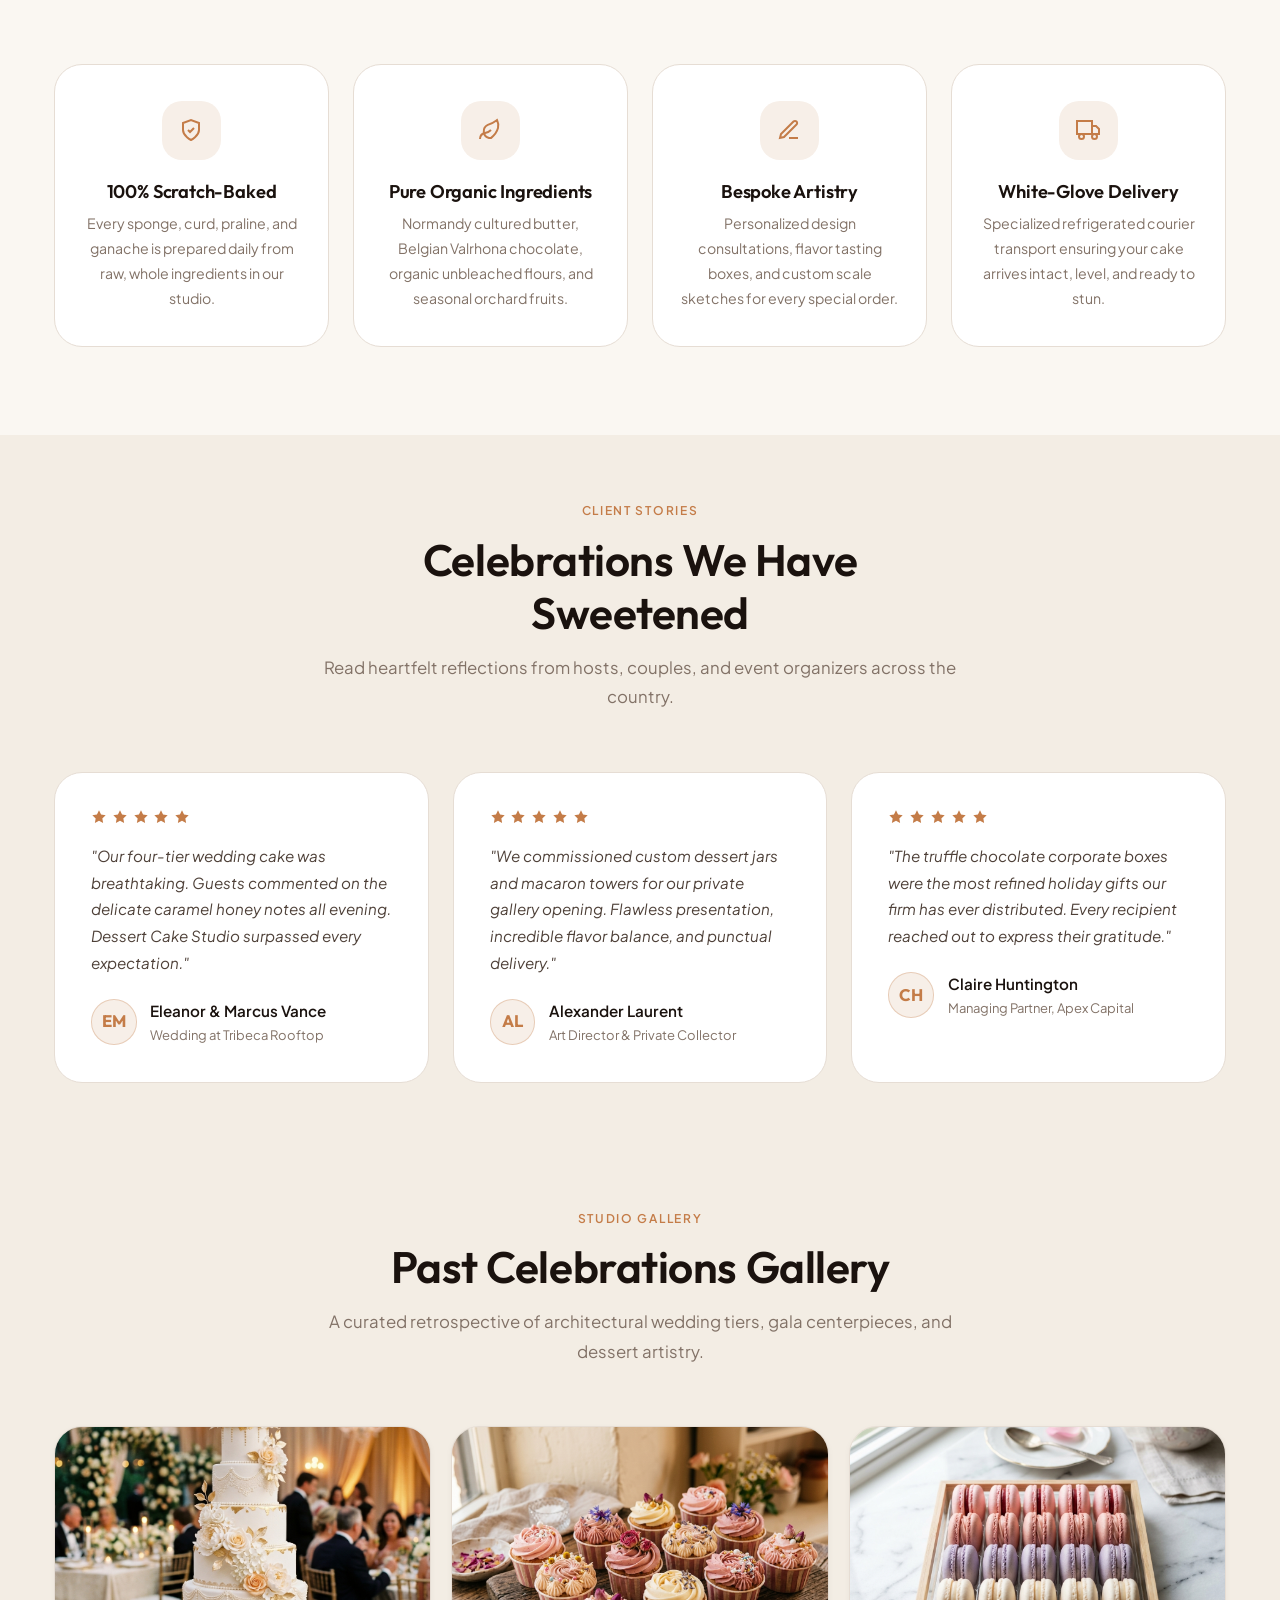
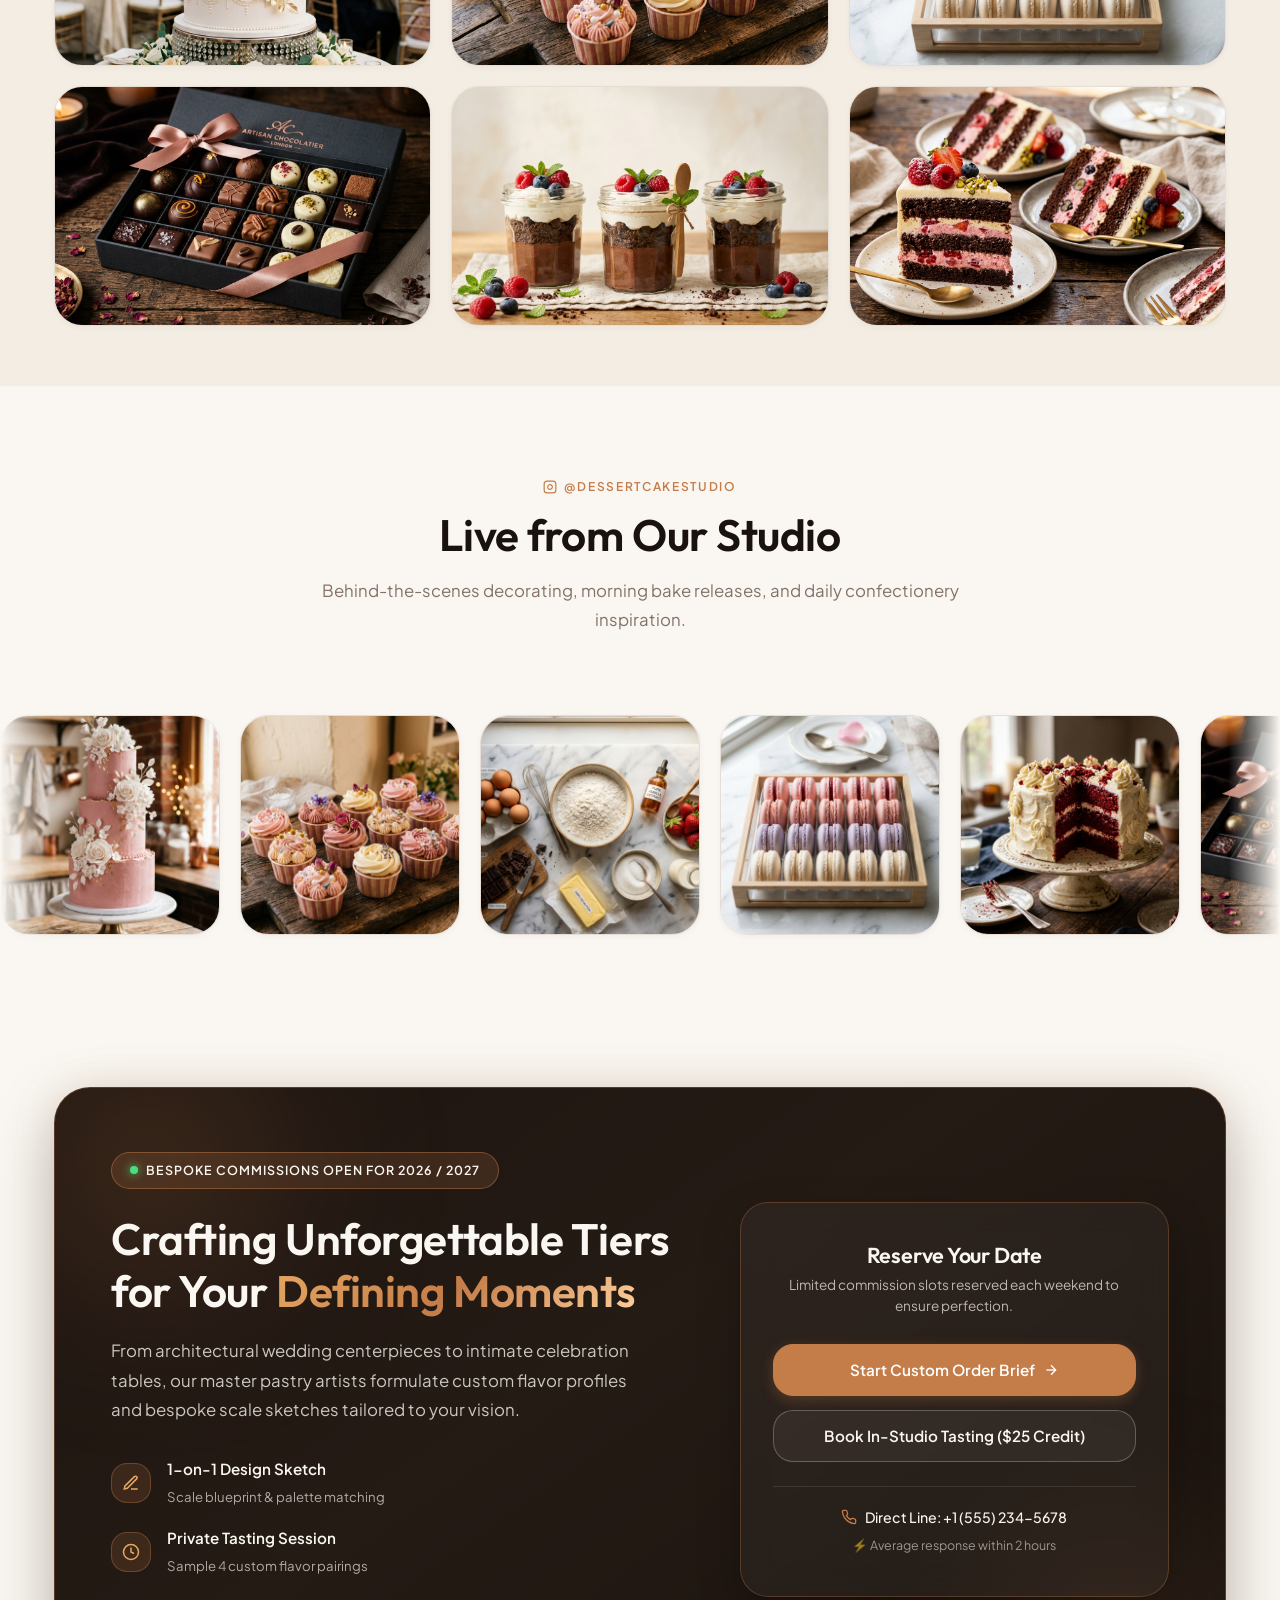
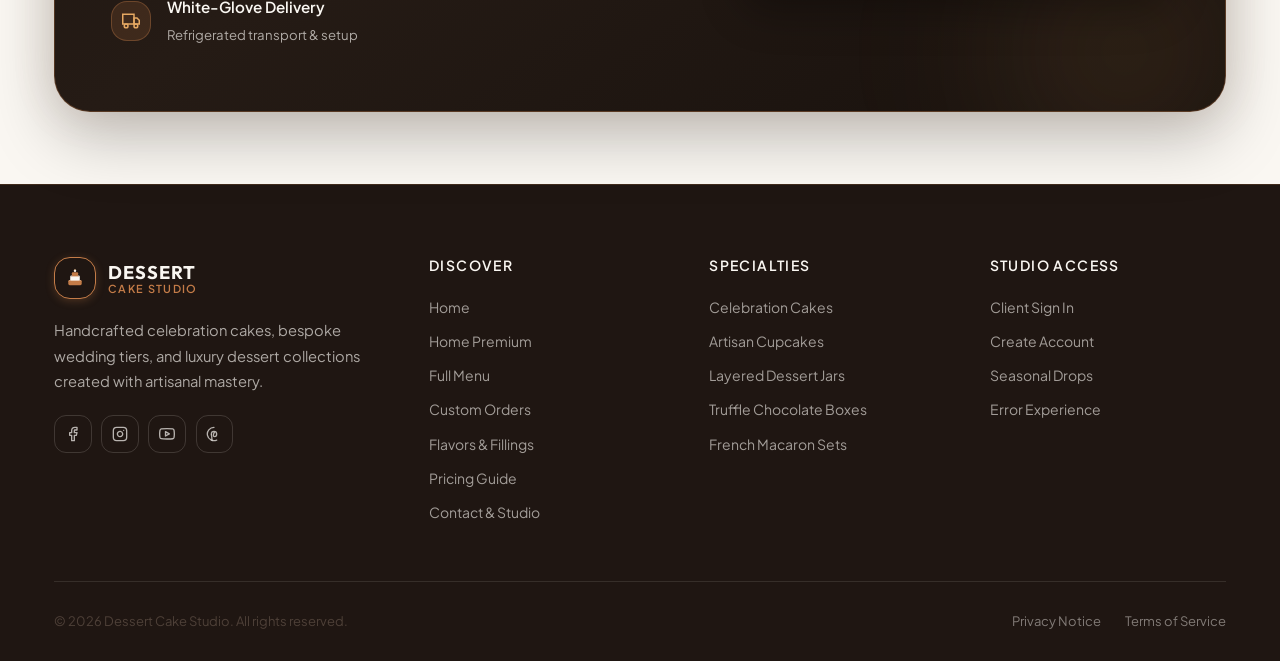
==== commit fd69e7b9: "fix" ====
--- a/index.html
+++ b/index.html
@@ -482,6 +482,84 @@
     </div>
 </section>
 
+<!-- ═══ SECTION 9: DELUXE BESPOKE CTA SHOWCASE ═══ -->
+<section class="section-sm" id="cta-showcase">
+    <div class="container">
+        <div class="cta-deluxe-card scroll-reveal">
+            <div class="cta-glow cta-glow-left"></div>
+            <div class="cta-glow cta-glow-right"></div>
+            
+            <div class="cta-deluxe-grid">
+                <!-- Left: Headline & Key Highlights -->
+                <div class="cta-deluxe-content">
+                    <div class="badge cta-badge">
+                        <span class="pulse-dot"></span>
+                        Bespoke Commissions Open for 2026 / 2027
+                    </div>
+                    <h2>Crafting Unforgettable Tiers for Your <span class="accent">Defining Moments</span></h2>
+                    <p>From architectural wedding centerpieces to intimate celebration tables, our master pastry artists formulate custom flavor profiles and bespoke scale sketches tailored to your vision.</p>
+                    
+                    <div class="cta-perks-grid">
+                        <div class="cta-perk">
+                            <div class="cta-perk-icon">
+                                <svg xmlns="http://www.w3.org/2000/svg" width="18" height="18" fill="none" viewBox="0 0 24 24" stroke="currentColor" stroke-width="2"><path d="M12 20h9"/><path d="M16.5 3.5a2.121 2.121 0 0 1 3 3L7 19l-4 1 1-4L16.5 3.5z"/></svg>
+                            </div>
+                            <div>
+                                <strong>1-on-1 Design Sketch</strong>
+                                <span>Scale blueprint & palette matching</span>
+                            </div>
+                        </div>
+                        <div class="cta-perk">
+                            <div class="cta-perk-icon">
+                                <svg xmlns="http://www.w3.org/2000/svg" width="18" height="18" fill="none" viewBox="0 0 24 24" stroke="currentColor" stroke-width="2"><circle cx="12" cy="12" r="10"/><path d="M12 6v6l4 2"/></svg>
+                            </div>
+                            <div>
+                                <strong>Private Tasting Session</strong>
+                                <span>Sample 4 custom flavor pairings</span>
+                            </div>
+                        </div>
+                        <div class="cta-perk">
+                            <div class="cta-perk-icon">
+                                <svg xmlns="http://www.w3.org/2000/svg" width="18" height="18" fill="none" viewBox="0 0 24 24" stroke="currentColor" stroke-width="2"><rect x="1" y="3" width="15" height="13"/><polygon points="16 8 20 8 23 11 23 16 16 16 16 8"/><circle cx="5.5" cy="18.5" r="2.5"/><circle cx="18.5" cy="18.5" r="2.5"/></svg>
+                            </div>
+                            <div>
+                                <strong>White-Glove Delivery</strong>
+                                <span>Refrigerated transport & setup</span>
+                            </div>
+                        </div>
+                    </div>
+                </div>
+
+                <!-- Right: Glassmorphic Quick-Action Panel -->
+                <div class="cta-action-panel">
+                    <div class="cta-panel-header">
+                        <h3>Reserve Your Date</h3>
+                        <p>Limited commission slots reserved each weekend to ensure perfection.</p>
+                    </div>
+
+                    <div class="cta-panel-buttons">
+                        <a href="custom-orders.html" class="btn btn-primary btn-lg w-full">
+                            <span>Start Custom Order Brief</span>
+                            <svg xmlns="http://www.w3.org/2000/svg" width="16" height="16" fill="none" viewBox="0 0 24 24" stroke="currentColor" stroke-width="2"><line x1="5" y1="12" x2="19" y2="12"/><polyline points="12 5 19 12 12 19"/></svg>
+                        </a>
+                        <a href="contact.html" class="btn btn-outline btn-lg w-full">
+                            <span>Book In-Studio Tasting ($25 Credit)</span>
+                        </a>
+                    </div>
+
+                    <div class="cta-panel-footer">
+                        <div class="cta-hotline">
+                            <svg xmlns="http://www.w3.org/2000/svg" width="16" height="16" fill="none" viewBox="0 0 24 24" stroke="currentColor" stroke-width="2"><path d="M22 16.92v3a2 2 0 0 1-2.18 2 19.79 19.79 0 0 1-8.63-3.07 19.5 19.5 0 0 1-6-6 19.79 19.79 0 0 1-3.07-8.67A2 2 0 0 1 4.11 2h3a2 2 0 0 1 2 1.72 12.84 12.84 0 0 0 .7 2.81 2 2 0 0 1-.45 2.11L8.09 9.91a16 16 0 0 0 6 6l1.27-1.27a2 2 0 0 1 2.11-.45 12.84 12.84 0 0 0 2.81.7A2 2 0 0 1 22 16.92z"/></svg>
+                            <span>Direct Line: +1 (555) 234-5678</span>
+                        </div>
+                        <span class="cta-response-time">⚡ Average response within 2 hours</span>
+                    </div>
+                </div>
+            </div>
+        </div>
+    </div>
+</section>
+
 <div id="main-footer"></div>
 
 <script src="components.js"></script>
--- a/style.css
+++ b/style.css
@@ -1550,6 +1550,205 @@
     margin: 0 auto 2.25rem;
 }
 
+/* ===== SPLIT CTA BANNER (WITH IMAGE) ===== */
+.cta-banner-split {
+    background: linear-gradient(135deg, var(--secondary), #2D201A);
+    color: #FAF7F2;
+    border-radius: var(--radius-3xl);
+    border: 1.5px solid rgba(196, 124, 72, 0.35);
+    box-shadow: var(--shadow-lg);
+    display: grid;
+    grid-template-columns: 0.9fr 1.2fr;
+    gap: 3.5rem;
+    align-items: center;
+    padding: 2.75rem 3rem;
+    position: relative;
+    overflow: hidden;
+}
+
+.cta-banner-split::before {
+    content: '';
+    position: absolute;
+    top: -50%;
+    right: -20%;
+    width: 450px;
+    height: 450px;
+    border-radius: 50%;
+    background: radial-gradient(circle, var(--primary-glow) 0%, transparent 70%);
+    pointer-events: none;
+}
+
+.cta-split-media {
+    position: relative;
+    border-radius: var(--radius-2xl);
+    overflow: hidden;
+    height: 300px;
+    border: 1.5px solid rgba(196, 124, 72, 0.3);
+    box-shadow: 0 12px 35px rgba(0, 0, 0, 0.35);
+}
+
+.cta-split-media img {
+    width: 100%;
+    height: 100%;
+    object-fit: cover;
+    display: block;
+    transition: transform 0.8s cubic-bezier(0.16, 1, 0.3, 1);
+}
+
+.cta-banner-split:hover .cta-split-media img {
+    transform: scale(1.06);
+}
+
+.cta-media-badge {
+    position: absolute;
+    bottom: 1rem;
+    left: 1rem;
+    background: rgba(31, 22, 18, 0.88);
+    backdrop-filter: blur(10px);
+    -webkit-backdrop-filter: blur(10px);
+    border: 1px solid rgba(196, 124, 72, 0.4);
+    color: #FAF7F2;
+    padding: 0.4rem 0.95rem;
+    border-radius: var(--radius-full);
+    font-size: 0.76rem;
+    font-weight: 600;
+    letter-spacing: 0.04em;
+}
+
+[dir="rtl"] .cta-media-badge {
+    left: auto;
+    right: 1rem;
+}
+
+.cta-split-content {
+    position: relative;
+    z-index: 2;
+    text-align: left;
+}
+
+[dir="rtl"] .cta-split-content {
+    text-align: right;
+}
+
+.cta-split-content h2 {
+    color: #FAF7F2;
+    font-size: clamp(1.85rem, 3.5vw, 2.5rem);
+    line-height: 1.2;
+    margin-bottom: 1rem;
+}
+
+.cta-split-content h2 .accent {
+    background: linear-gradient(135deg, #E5A862, #C47C48, #FFD29D);
+    -webkit-background-clip: text;
+    -webkit-text-fill-color: transparent;
+    background-clip: text;
+}
+
+.cta-split-content p {
+    color: rgba(250, 247, 242, 0.8);
+    font-size: 1.05rem;
+    line-height: 1.7;
+    margin-bottom: 1.85rem;
+    max-width: 520px;
+}
+
+.cta-split-actions .btn {
+    display: inline-flex;
+    align-items: center;
+    gap: 0.5rem;
+}
+
+@media (max-width: 900px) {
+    .cta-banner-split {
+        grid-template-columns: 1fr;
+        padding: 2.25rem 1.65rem;
+        gap: 2.25rem;
+        text-align: center;
+    }
+    .cta-split-content {
+        text-align: center;
+    }
+    .cta-split-media {
+        height: 240px;
+    }
+    .cta-split-actions {
+        display: flex;
+        justify-content: center;
+    }
+}
+
+/* ===== SPLIT CTA BANNER WITH RIGHT SIDE IMAGE ===== */
+.cta-banner-split-reverse {
+    background: linear-gradient(135deg, var(--secondary), #2D201A);
+    color: #FAF7F2;
+    border-radius: var(--radius-3xl);
+    border: 1.5px solid rgba(196, 124, 72, 0.35);
+    box-shadow: var(--shadow-lg);
+    display: grid;
+    grid-template-columns: 1.2fr 0.9fr;
+    gap: 3.5rem;
+    align-items: center;
+    padding: 2.75rem 3rem;
+    position: relative;
+    overflow: hidden;
+}
+
+.cta-banner-split-reverse::before {
+    content: '';
+    position: absolute;
+    top: -50%;
+    left: -20%;
+    width: 450px;
+    height: 450px;
+    border-radius: 50%;
+    background: radial-gradient(circle, var(--primary-glow) 0%, transparent 70%);
+    pointer-events: none;
+}
+
+.cta-banner-split-reverse:hover .cta-split-media img {
+    transform: scale(1.06);
+}
+
+.cta-split-perks {
+    display: flex;
+    flex-wrap: wrap;
+    gap: 1.25rem;
+    margin-bottom: 2rem;
+}
+
+.cta-perk-item {
+    display: flex;
+    align-items: center;
+    gap: 0.5rem;
+    color: #FAF7F2;
+    font-size: 0.9rem;
+    font-weight: 500;
+}
+
+.cta-perk-item svg {
+    color: var(--primary);
+    flex-shrink: 0;
+}
+
+@media (max-width: 900px) {
+    .cta-banner-split-reverse {
+        grid-template-columns: 1fr;
+        padding: 2.25rem 1.65rem;
+        gap: 2.25rem;
+        text-align: center;
+    }
+    .cta-banner-split-reverse .cta-split-perks {
+        justify-content: center;
+    }
+    .cta-banner-split-reverse .cta-split-actions {
+        justify-content: center;
+    }
+    .cta-banner-split-reverse .cta-split-media {
+        order: -1;
+        height: 240px;
+    }
+}
+
 /* ===== GALLERY GRID (UNIFORM EQUAL SIZES) ===== */
 .gallery-masonry {
     display: grid;
@@ -1991,49 +2190,154 @@
     color: var(--text-muted);
 }
 
-/* ===== CINEMATIC BAND ===== */
-.cinematic-band {
-    position: relative;
-    height: 420px;
+/* ===== PURITY / ARTISANAL INGREDIENTS SHOWCASE ===== */
+.purity-grid {
+    display: grid;
+    grid-template-columns: 1.15fr 1fr;
+    gap: 4rem;
+    align-items: center;
+}
+
+.purity-content h2 {
+    font-size: clamp(2.2rem, 4.5vw, 3.2rem);
+    line-height: 1.15;
+    margin-bottom: 1.15rem;
+}
+
+.purity-content h2 .accent {
+    background: linear-gradient(135deg, var(--primary), #E5A862, #B86B35);
+    -webkit-background-clip: text;
+    -webkit-text-fill-color: transparent;
+    background-clip: text;
+}
+
+.purity-cards {
+    display: grid;
+    grid-template-columns: 1fr 1fr;
+    gap: 1.15rem;
+}
+
+.purity-card {
+    background: var(--bg-card);
+    border: 1px solid var(--border-default);
+    border-radius: var(--radius-xl);
+    padding: 1.25rem;
+    display: flex;
+    gap: 0.95rem;
+    align-items: flex-start;
+    transition: var(--transition-smooth);
+    box-shadow: var(--shadow-sm);
+}
+
+.purity-card:hover {
+    transform: translateY(-4px);
+    border-color: var(--primary);
+    box-shadow: var(--shadow-card-hover);
+}
+
+.purity-card-icon {
+    font-size: 1.65rem;
+    line-height: 1;
+    flex-shrink: 0;
+    padding-top: 2px;
+}
+
+.purity-card-text h4 {
+    font-size: 0.95rem;
+    font-weight: 600;
+    margin-bottom: 0.3rem;
+    color: var(--text-heading);
+}
+
+.purity-card-text p {
+    font-size: 0.8125rem;
+    color: var(--text-muted);
+    line-height: 1.5;
+    margin: 0;
+}
+
+.purity-visual-wrap {
+    position: relative;
+}
+
+.purity-visual-frame {
+    position: relative;
+    border-radius: var(--radius-3xl);
     overflow: hidden;
-    display: flex;
-    align-items: center;
-    justify-content: center;
-}
-
-.cinematic-band img {
-    position: absolute;
-    inset: 0;
+    border: 1.5px solid var(--border-default);
+    box-shadow: var(--shadow-xl);
+    height: 480px;
+    background: var(--bg-card);
+}
+
+.purity-visual-frame img {
     width: 100%;
     height: 100%;
     object-fit: cover;
-}
-
-.cinematic-band-overlay {
+    display: block;
+    transition: transform 0.8s cubic-bezier(0.16, 1, 0.3, 1);
+}
+
+.purity-visual-frame:hover img {
+    transform: scale(1.05);
+}
+
+.purity-floating-badge {
     position: absolute;
-    inset: 0;
-    background: rgba(18, 14, 12, 0.65);
-}
-
-.cinematic-band-content {
-    position: relative;
-    z-index: 2;
-    text-align: center;
+    bottom: 1.5rem;
+    left: 1.5rem;
+    background: rgba(31, 22, 18, 0.88);
+    backdrop-filter: blur(12px);
+    -webkit-backdrop-filter: blur(12px);
+    border: 1.5px solid rgba(196, 124, 72, 0.45);
     color: #FAF7F2;
-    padding: 2rem;
-}
-
-.cinematic-band-content h2 {
-    color: #FAF7F2;
-    font-size: clamp(2rem, 4.5vw, 3.25rem);
-    margin-bottom: 0.85rem;
-}
-
-.cinematic-band-content p {
-    color: rgba(250, 247, 242, 0.8);
-    font-size: 1.1rem;
-    max-width: 540px;
-    margin: 0 auto;
+    padding: 0.85rem 1.35rem;
+    border-radius: var(--radius-xl);
+    box-shadow: 0 12px 30px rgba(0, 0, 0, 0.35);
+    display: flex;
+    align-items: center;
+    gap: 0.85rem;
+}
+
+[dir="rtl"] .purity-floating-badge {
+    left: auto;
+    right: 1.5rem;
+}
+
+.purity-badge-num {
+    font-family: var(--font-heading);
+    font-size: 1.65rem;
+    font-weight: 700;
+    color: var(--primary);
+    line-height: 1;
+}
+
+.purity-badge-label {
+    font-size: 0.825rem;
+    font-weight: 600;
+    letter-spacing: 0.02em;
+}
+
+@media (max-width: 1024px) {
+    .purity-grid {
+        grid-template-columns: 1fr;
+        gap: 2.75rem;
+    }
+    .purity-visual-frame {
+        height: 360px;
+    }
+}
+
+@media (max-width: 600px) {
+    .purity-cards {
+        grid-template-columns: 1fr;
+    }
+    .purity-floating-badge {
+        bottom: 0.85rem;
+        left: 0.85rem;
+        right: 0.85rem;
+        padding: 0.75rem 1rem;
+    }
 }
 
 /* ===== MENU PAGE ===== */
@@ -2109,6 +2413,7 @@
 
 .menu-category {
     display: none;
+    margin-bottom: 2.25rem;
 }
 
 .menu-category.active {
@@ -2330,6 +2635,27 @@
     padding-left: 2.75rem;
 }
 
+/* Date Picker Calendar Icon */
+input[type="date"]::-webkit-calendar-picker-indicator {
+    filter: none;
+    cursor: pointer;
+    opacity: 0.8;
+    transition: opacity var(--transition-fast), filter var(--transition-fast);
+}
+
+input[type="date"]::-webkit-calendar-picker-indicator:hover {
+    opacity: 1;
+}
+
+.dark input[type="date"]::-webkit-calendar-picker-indicator {
+    filter: invert(1);
+    opacity: 0.88;
+}
+
+.dark input[type="date"]::-webkit-calendar-picker-indicator:hover {
+    opacity: 1;
+}
+
 /* ===== AUTH PAGES ===== */
 .auth-page {
     min-height: 100vh;
@@ -2826,42 +3152,955 @@
     flex-shrink: 0;
 }
 
-/* ===== LEAD TIME CARDS ===== */
+/* ===== LEAD TIME CARDS WITH IMAGES ===== */
 .lead-time-card {
     background: var(--bg-card);
-    border: 1px solid var(--border-default);
+    border: 1.5px solid var(--border-default);
     border-radius: var(--radius-2xl);
-    padding: 2.25rem;
-    text-align: center;
+    overflow: hidden;
     transition: var(--transition-smooth);
+    display: flex;
+    flex-direction: column;
+    box-shadow: var(--shadow-card);
+    height: 100%;
 }
 
 .lead-time-card:hover {
     box-shadow: var(--shadow-card-hover);
-    transform: translateY(-4px);
+    transform: translateY(-6px);
     border-color: var(--primary);
 }
 
-.lead-time-card .icon-box {
-    margin: 0 auto 1.15rem;
-}
-
-.lead-time-card h3 {
+.lead-time-img-wrap {
+    position: relative;
+    width: 100%;
+    height: 200px;
+    overflow: hidden;
+    background: var(--bg-surface);
+}
+
+.lead-time-img-wrap img {
+    width: 100%;
+    height: 100%;
+    object-fit: cover;
+    display: block;
+    transition: transform 0.6s cubic-bezier(0.16, 1, 0.3, 1);
+}
+
+.lead-time-card:hover .lead-time-img-wrap img {
+    transform: scale(1.08);
+}
+
+.lead-time-badge {
+    position: absolute;
+    bottom: 0.85rem;
+    right: 0.85rem;
+    background: var(--primary);
+    color: #FFFFFF;
+    font-family: var(--font-heading);
+    font-size: 0.92rem;
+    font-weight: 700;
+    padding: 0.35rem 0.95rem;
+    border-radius: var(--radius-full);
+    box-shadow: 0 4px 12px var(--primary-glow);
+    z-index: 2;
+}
+
+[dir="rtl"] .lead-time-badge {
+    right: auto;
+    left: 0.85rem;
+}
+
+.lead-time-badge-rush {
+    background: linear-gradient(135deg, #C47C48, #B84A39);
+}
+
+.lead-time-body {
+    padding: 1.65rem;
+    display: flex;
+    flex-direction: column;
+    flex: 1;
+    text-align: left;
+}
+
+[dir="rtl"] .lead-time-body {
+    text-align: right;
+}
+
+.lead-time-body h3 {
     font-size: 1.25rem;
     margin-bottom: 0.5rem;
-}
-
-.lead-time-card .time {
-    font-family: var(--font-heading);
-    font-size: 1.75rem;
-    font-weight: 700;
-    color: var(--primary);
-    margin: 0.65rem 0;
-}
-
-.lead-time-card p {
+    color: var(--text-heading);
+}
+
+.lead-time-body p {
     font-size: 0.885rem;
     color: var(--text-muted);
+    line-height: 1.6;
+    margin: 0;
+}
+
+/* ===== SECTION 9: DELUXE CTA SHOWCASE ===== */
+#cta-showcase {
+    padding-top: 2rem;
+    padding-bottom: 4.5rem;
+}
+
+.cta-deluxe-card {
+    position: relative;
+    background: linear-gradient(145deg, #1C1410 0%, #251B15 45%, #18110D 100%);
+    border-radius: var(--radius-3xl);
+    border: 1.5px solid rgba(196, 124, 72, 0.35);
+    padding: 4rem 3.5rem;
+    box-shadow: 0 24px 65px rgba(0, 0, 0, 0.25), 0 0 45px rgba(196, 124, 72, 0.12);
+    overflow: hidden;
+    z-index: 1;
+}
+
+.cta-glow {
+    position: absolute;
+    border-radius: 50%;
+    filter: blur(80px);
+    pointer-events: none;
+    z-index: -1;
+}
+
+.cta-glow-left {
+    width: 380px;
+    height: 380px;
+    top: -120px;
+    left: -100px;
+    background: radial-gradient(circle, rgba(196, 124, 72, 0.28) 0%, transparent 70%);
+}
+
+.cta-glow-right {
+    width: 320px;
+    height: 320px;
+    bottom: -100px;
+    right: -60px;
+    background: radial-gradient(circle, rgba(229, 168, 98, 0.2) 0%, transparent 70%);
+}
+
+.cta-deluxe-grid {
+    display: grid;
+    grid-template-columns: 1.2fr 0.9fr;
+    gap: 3.5rem;
+    align-items: center;
+}
+
+.cta-deluxe-content h2 {
+    color: #FAF7F2;
+    font-size: clamp(2rem, 3.8vw, 2.75rem);
+    line-height: 1.18;
+    margin-bottom: 1.2rem;
+}
+
+.cta-deluxe-content h2 .accent {
+    background: linear-gradient(135deg, #E5A862, #C47C48, #FFD29D);
+    -webkit-background-clip: text;
+    -webkit-text-fill-color: transparent;
+    background-clip: text;
+}
+
+.cta-deluxe-content p {
+    color: rgba(250, 247, 242, 0.78);
+    font-size: 1.05rem;
+    line-height: 1.75;
+    margin-bottom: 2rem;
+    max-width: 540px;
+}
+
+.cta-badge {
+    display: inline-flex;
+    align-items: center;
+    gap: 0.55rem;
+    background: rgba(196, 124, 72, 0.18);
+    border: 1px solid rgba(196, 124, 72, 0.45);
+    color: #FAF7F2;
+    font-size: 0.78rem;
+    font-weight: 600;
+    letter-spacing: 0.08em;
+    text-transform: uppercase;
+    padding: 0.45rem 1.1rem;
+    border-radius: var(--radius-full);
+    margin-bottom: 1.5rem;
+}
+
+.pulse-dot {
+    width: 8px;
+    height: 8px;
+    border-radius: 50%;
+    background: #4ADE80;
+    box-shadow: 0 0 10px #4ADE80;
+    animation: pulseGlow 2s infinite;
+}
+
+@keyframes pulseGlow {
+    0%, 100% { transform: scale(0.9); opacity: 0.8; }
+    50% { transform: scale(1.3); opacity: 1; }
+}
+
+.cta-perks-grid {
+    display: grid;
+    grid-template-columns: 1fr;
+    gap: 1rem;
+}
+
+.cta-perk {
+    display: flex;
+    align-items: center;
+    gap: 1rem;
+}
+
+.cta-perk-icon {
+    width: 40px;
+    height: 40px;
+    border-radius: var(--radius-lg);
+    background: rgba(196, 124, 72, 0.16);
+    border: 1px solid rgba(196, 124, 72, 0.35);
+    color: #E5A862;
+    display: flex;
+    align-items: center;
+    justify-content: center;
+    flex-shrink: 0;
+}
+
+.cta-perk strong {
+    display: block;
+    color: #FAF7F2;
+    font-size: 0.95rem;
+    font-weight: 600;
+}
+
+.cta-perk span {
+    color: rgba(250, 247, 242, 0.65);
+    font-size: 0.825rem;
+}
+
+/* Glassmorphic Action Panel */
+.cta-action-panel {
+    background: rgba(255, 255, 255, 0.04);
+    backdrop-filter: blur(16px);
+    -webkit-backdrop-filter: blur(16px);
+    border: 1.5px solid rgba(196, 124, 72, 0.3);
+    border-radius: var(--radius-2xl);
+    padding: 2.5rem 2rem;
+    box-shadow: 0 16px 40px rgba(0, 0, 0, 0.28);
+}
+
+.cta-panel-header {
+    text-align: center;
+    margin-bottom: 1.75rem;
+}
+
+.cta-panel-header h3 {
+    color: #FAF7F2;
+    font-size: 1.35rem;
+    margin-bottom: 0.4rem;
+}
+
+.cta-panel-header p {
+    color: rgba(250, 247, 242, 0.7);
+    font-size: 0.85rem;
+    line-height: 1.5;
+    margin-bottom: 0;
+}
+
+.cta-panel-buttons {
+    display: flex;
+    flex-direction: column;
+    gap: 0.85rem;
+    margin-bottom: 1.5rem;
+}
+
+.cta-panel-buttons .btn {
+    display: flex;
+    align-items: center;
+    justify-content: center;
+    gap: 0.5rem;
+}
+
+.cta-panel-buttons .btn-outline {
+    background: rgba(255, 255, 255, 0.05);
+    border-color: rgba(250, 247, 242, 0.25);
+    color: #FAF7F2;
+}
+
+.cta-panel-buttons .btn-outline:hover {
+    background: rgba(196, 124, 72, 0.15);
+    border-color: var(--primary);
+    color: #FFFFFF;
+}
+
+.cta-panel-footer {
+    border-top: 1px solid rgba(250, 247, 242, 0.1);
+    padding-top: 1.15rem;
+    text-align: center;
+}
+
+.cta-hotline {
+    display: flex;
+    align-items: center;
+    justify-content: center;
+    gap: 0.5rem;
+    color: #FAF7F2;
+    font-size: 0.885rem;
+    font-weight: 500;
+    margin-bottom: 0.35rem;
+}
+
+.cta-hotline svg {
+    color: var(--primary);
+}
+
+.cta-response-time {
+    display: block;
+    color: rgba(250, 247, 242, 0.55);
+    font-size: 0.78rem;
+}
+
+@media (max-width: 992px) {
+    .cta-deluxe-card {
+        padding: 3rem 2rem;
+    }
+    .cta-deluxe-grid {
+        grid-template-columns: 1fr;
+        gap: 2.5rem;
+    }
+}
+
+/* ===== SECTION 10: IMMERSIVE BAKERY STUDIO CTA (HOME 2) ===== */
+.studio-cta-box {
+    position: relative;
+    border-radius: var(--radius-3xl);
+    overflow: hidden;
+    border: 1.5px solid rgba(196, 124, 72, 0.4);
+    box-shadow: 0 20px 55px rgba(0, 0, 0, 0.35), 0 0 45px rgba(196, 124, 72, 0.15);
+    padding: 3.25rem 3rem;
+    z-index: 1;
+}
+
+.studio-cta-bg {
+    position: absolute;
+    inset: 0;
+    width: 100%;
+    height: 100%;
+    object-fit: cover;
+    z-index: 0;
+    transform: scale(1.03);
+    transition: transform 1.2s cubic-bezier(0.16, 1, 0.3, 1);
+}
+
+.studio-cta-box:hover .studio-cta-bg {
+    transform: scale(1.08);
+}
+
+.studio-cta-overlay {
+    position: absolute;
+    inset: 0;
+    background: linear-gradient(
+        105deg,
+        rgba(18, 14, 12, 0.96) 0%,
+        rgba(18, 14, 12, 0.91) 45%,
+        rgba(18, 14, 12, 0.72) 75%,
+        rgba(18, 14, 12, 0.55) 100%
+    );
+    z-index: 1;
+}
+
+.studio-cta-grid {
+    position: relative;
+    z-index: 2;
+    display: grid;
+    grid-template-columns: 1.25fr 0.95fr;
+    gap: 3rem;
+    align-items: center;
+}
+
+.studio-badge {
+    display: inline-flex;
+    align-items: center;
+    gap: 0.5rem;
+    background: rgba(196, 124, 72, 0.2);
+    border: 1px solid rgba(196, 124, 72, 0.45);
+    color: #FAF7F2;
+    font-size: 0.76rem;
+    font-weight: 600;
+    letter-spacing: 0.08em;
+    text-transform: uppercase;
+    padding: 0.4rem 1rem;
+    border-radius: var(--radius-full);
+    margin-bottom: 1.15rem;
+}
+
+.studio-cta-content h2 {
+    color: #FAF7F2;
+    font-size: clamp(1.9rem, 3.5vw, 2.6rem);
+    line-height: 1.15;
+    margin-bottom: 0.85rem;
+}
+
+.studio-cta-content h2 .accent {
+    background: linear-gradient(135deg, #E5A862, #C47C48, #FFD29D);
+    -webkit-background-clip: text;
+    -webkit-text-fill-color: transparent;
+    background-clip: text;
+}
+
+.studio-cta-content p {
+    color: rgba(250, 247, 242, 0.8);
+    font-size: 1rem;
+    line-height: 1.65;
+    margin-bottom: 1.65rem;
+    max-width: 520px;
+}
+
+.studio-meta-list {
+    display: flex;
+    flex-direction: column;
+    gap: 0.85rem;
+    margin-bottom: 1.85rem;
+}
+
+.studio-meta-item {
+    display: flex;
+    align-items: flex-start;
+    gap: 0.85rem;
+}
+
+.studio-meta-icon {
+    width: 36px;
+    height: 36px;
+    border-radius: var(--radius-lg);
+    background: rgba(196, 124, 72, 0.2);
+    border: 1px solid rgba(196, 124, 72, 0.4);
+    color: #E5A862;
+    display: flex;
+    align-items: center;
+    justify-content: center;
+    flex-shrink: 0;
+    margin-top: 2px;
+}
+
+.studio-meta-item strong {
+    display: block;
+    color: #FAF7F2;
+    font-size: 0.92rem;
+    font-weight: 600;
+    margin-bottom: 0.1rem;
+}
+
+.studio-meta-item span {
+    color: rgba(250, 247, 242, 0.65);
+    font-size: 0.8125rem;
+}
+
+.studio-cta-actions {
+    display: flex;
+    flex-wrap: wrap;
+    gap: 0.85rem;
+}
+
+.studio-cta-actions .btn {
+    display: inline-flex;
+    align-items: center;
+    gap: 0.5rem;
+}
+
+.studio-cta-actions .btn-outline {
+    background: rgba(255, 255, 255, 0.06);
+    border-color: rgba(250, 247, 242, 0.3);
+    color: #FAF7F2;
+}
+
+.studio-cta-actions .btn-outline:hover {
+    background: rgba(196, 124, 72, 0.2);
+    border-color: var(--primary);
+    color: #FFFFFF;
+}
+
+/* Glassmorphic Tasting Perks Card */
+.tasting-perks-card {
+    background: rgba(24, 18, 15, 0.85);
+    backdrop-filter: blur(20px);
+    -webkit-backdrop-filter: blur(20px);
+    border: 1.5px solid rgba(196, 124, 72, 0.45);
+    border-radius: var(--radius-2xl);
+    padding: 2.25rem 1.85rem;
+    box-shadow: 0 16px 45px rgba(0, 0, 0, 0.4);
+    position: relative;
+}
+
+.tasting-badge-credit {
+    display: inline-block;
+    background: var(--primary);
+    color: #FFFFFF;
+    font-size: 0.7rem;
+    font-weight: 700;
+    letter-spacing: 0.08em;
+    text-transform: uppercase;
+    padding: 0.3rem 0.85rem;
+    border-radius: var(--radius-full);
+    margin-bottom: 1rem;
+    box-shadow: 0 2px 10px var(--primary-glow);
+}
+
+.tasting-perks-card h3 {
+    color: #FAF7F2;
+    font-size: 1.35rem;
+    margin-bottom: 0.35rem;
+}
+
+.tasting-desc {
+    color: rgba(250, 247, 242, 0.75);
+    font-size: 0.84rem;
+    line-height: 1.55;
+    margin-bottom: 1.35rem;
+}
+
+.tasting-features {
+    list-style: none;
+    padding: 0;
+    margin: 0 0 1.5rem 0;
+    display: flex;
+    flex-direction: column;
+    gap: 0.75rem;
+}
+
+.tasting-features li {
+    display: flex;
+    align-items: flex-start;
+    gap: 0.75rem;
+    color: #FAF7F2;
+    font-size: 0.875rem;
+    line-height: 1.45;
+}
+
+.tasting-features li svg {
+    color: var(--primary);
+    flex-shrink: 0;
+    margin-top: 2px;
+}
+
+@media (max-width: 1024px) {
+    .studio-cta-box {
+        padding: 3.5rem 2.25rem;
+    }
+    .studio-cta-grid {
+        grid-template-columns: 1fr;
+        gap: 3rem;
+    }
+}
+
+@media (max-width: 576px) {
+    .studio-cta-box {
+        padding: 2.5rem 1.35rem;
+        border-radius: var(--radius-2xl);
+    }
+    .tasting-perks-card {
+        padding: 2rem 1.35rem;
+    }
+    .studio-cta-actions {
+        flex-direction: column;
+    }
+    .studio-cta-actions .btn {
+        width: 100%;
+        justify-content: center;
+    }
+}
+
+/* ===== CONTACT STUDIO PREVIEW IMAGE CARD ===== */
+.contact-studio-preview {
+    position: relative;
+    border-radius: var(--radius-2xl);
+    overflow: hidden;
+    height: 195px;
+    border: 1.5px solid var(--border-default);
+    margin-top: 1.25rem;
+    box-shadow: var(--shadow-card);
+    transition: var(--transition-smooth);
+}
+
+.contact-studio-preview:hover {
+    border-color: var(--primary);
+    box-shadow: var(--shadow-card-hover);
+}
+
+.contact-studio-preview img {
+    width: 100%;
+    height: 100%;
+    object-fit: cover;
+    display: block;
+    transition: transform 0.6s cubic-bezier(0.16, 1, 0.3, 1);
+}
+
+.contact-studio-preview:hover img {
+    transform: scale(1.06);
+}
+
+.contact-preview-overlay {
+    position: absolute;
+    inset: 0;
+    background: linear-gradient(to top, rgba(18, 14, 12, 0.9) 0%, rgba(18, 14, 12, 0.25) 60%, transparent 100%);
+    display: flex;
+    flex-direction: column;
+    justify-content: flex-end;
+    padding: 1.15rem 1.25rem;
+    color: #FAF7F2;
+}
+
+.contact-preview-badge {
+    display: inline-flex;
+    align-items: center;
+    gap: 0.4rem;
+    background: var(--primary);
+    color: #FFFFFF;
+    font-size: 0.72rem;
+    font-weight: 700;
+    letter-spacing: 0.04em;
+    padding: 0.25rem 0.75rem;
+    border-radius: var(--radius-full);
+    width: fit-content;
+    margin-bottom: 0.35rem;
+    box-shadow: 0 2px 8px var(--primary-glow);
+}
+
+.contact-preview-overlay p {
+    color: rgba(250, 247, 242, 0.85);
+    font-size: 0.8125rem;
+    line-height: 1.45;
+    margin: 0;
+}
+
+/* ===== LIVE STUDIO MAP CARD ===== */
+.live-map-card {
+    background: var(--bg-card);
+    border: 1.5px solid var(--border-default);
+    border-radius: var(--radius-2xl);
+    overflow: hidden;
+    box-shadow: var(--shadow-card);
+    transition: var(--transition-smooth);
+    margin-top: 1rem;
+}
+
+.live-map-card:hover {
+    border-color: var(--primary);
+    box-shadow: var(--shadow-card-hover);
+}
+
+.live-map-header {
+    display: flex;
+    justify-content: space-between;
+    align-items: center;
+    padding: 1.25rem 1.75rem;
+    background: var(--bg-surface);
+    border-bottom: 1px solid var(--border-default);
+    flex-wrap: wrap;
+    gap: 1rem;
+}
+
+.live-map-title {
+    display: flex;
+    align-items: center;
+    gap: 0.85rem;
+}
+
+.live-map-indicator {
+    width: 10px;
+    height: 10px;
+    background: #10B981;
+    border-radius: 50%;
+    box-shadow: 0 0 10px #10B981;
+    flex-shrink: 0;
+    animation: livePulse 2s infinite;
+}
+
+@keyframes livePulse {
+    0% { transform: scale(0.95); box-shadow: 0 0 0 0 rgba(16, 185, 129, 0.7); }
+    70% { transform: scale(1.1); box-shadow: 0 0 0 8px rgba(16, 185, 129, 0); }
+    100% { transform: scale(0.95); box-shadow: 0 0 0 0 rgba(16, 185, 129, 0); }
+}
+
+.live-map-title h3 {
+    font-size: 1.15rem;
+    margin-bottom: 0.15rem;
+    color: var(--text-heading);
+}
+
+.live-map-title p {
+    font-size: 0.85rem;
+    color: var(--text-muted);
+    margin: 0;
+}
+
+.live-map-frame-wrap {
+    width: 100%;
+    height: 380px;
+    position: relative;
+    background: var(--bg-surface);
+}
+
+.live-map-frame-wrap iframe {
+    width: 100%;
+    height: 100%;
+    display: block;
+}
+
+[data-theme="dark"] .live-map-frame-wrap iframe {
+    filter: invert(90%) hue-rotate(180deg) brightness(95%) contrast(90%);
+}
+
+@media (max-width: 768px) {
+    .live-map-header {
+        flex-direction: column;
+        align-items: flex-start;
+        padding: 1.15rem;
+    }
+    .live-map-frame-wrap {
+        height: 280px;
+    }
+}
+
+/* ===== FLAVORS PAGE: SENSORY TASTING LOUNGE CTA ===== */
+.flavor-tasting-lounge {
+    background: radial-gradient(circle at 10% 20%, rgba(196, 124, 72, 0.18), transparent 45%),
+                linear-gradient(135deg, #1C1410 0%, #251B15 50%, #17100D 100%);
+    color: #FAF7F2;
+    border-radius: var(--radius-3xl);
+    border: 1.5px solid rgba(196, 124, 72, 0.35);
+    box-shadow: 0 20px 60px rgba(0, 0, 0, 0.4), 0 0 40px rgba(196, 124, 72, 0.12);
+    padding: 3.5rem 3.25rem;
+    position: relative;
+    overflow: hidden;
+}
+
+.flavor-tasting-lounge h2 {
+    color: #FAF7F2 !important;
+    font-size: clamp(2rem, 3.8vw, 2.75rem);
+    line-height: 1.18;
+    margin-bottom: 1rem;
+}
+
+.flavor-tasting-lounge h2 .accent {
+    background: linear-gradient(135deg, #E5A862, #C47C48, #FFD29D);
+    -webkit-background-clip: text;
+    -webkit-text-fill-color: transparent;
+    background-clip: text;
+}
+
+.flavor-tasting-lounge p {
+    color: rgba(250, 247, 242, 0.85) !important;
+    font-size: 1.05rem;
+    line-height: 1.7;
+    margin-bottom: 1.85rem;
+}
+
+.flavor-lounge-grid {
+    display: grid;
+    grid-template-columns: 1.15fr 0.95fr;
+    gap: 3.5rem;
+    align-items: center;
+    position: relative;
+    z-index: 2;
+}
+
+.flavor-chip-card {
+    background: rgba(255, 255, 255, 0.04);
+    border: 1px solid rgba(196, 124, 72, 0.28);
+    padding: 1.65rem 1.35rem;
+    border-radius: var(--radius-2xl);
+    transition: var(--transition-smooth);
+    display: flex;
+    flex-direction: column;
+    height: 100%;
+}
+
+.flavor-chip-card:hover {
+    background: rgba(196, 124, 72, 0.12);
+    border-color: var(--primary);
+    transform: translateY(-4px);
+    box-shadow: 0 10px 25px rgba(0, 0, 0, 0.25);
+}
+
+.flavor-chip-card .flavor-chip-icon {
+    font-size: 1.75rem;
+    margin-bottom: 0.85rem;
+    display: block;
+}
+
+.flavor-chip-card h4 {
+    color: #FAF7F2;
+    font-size: 1.1rem;
+    margin-bottom: 0.45rem;
+}
+
+.flavor-chip-card p {
+    color: rgba(250, 247, 242, 0.75);
+    font-size: 0.875rem;
+    line-height: 1.55;
+    margin: 0;
+}
+
+.flavor-chips-list {
+    display: flex;
+    flex-direction: column;
+    gap: 0.85rem;
+    margin-bottom: 2.25rem;
+}
+
+.flavor-chip-item {
+    display: flex;
+    align-items: center;
+    gap: 0.85rem;
+    background: rgba(255, 255, 255, 0.04);
+    border: 1px solid rgba(196, 124, 72, 0.25);
+    padding: 0.65rem 1.15rem;
+    border-radius: var(--radius-xl);
+    color: #FAF7F2;
+    font-size: 0.9rem;
+    font-weight: 500;
+    transition: var(--transition-fast);
+}
+
+.flavor-chip-item:hover {
+    background: rgba(196, 124, 72, 0.12);
+    border-color: var(--primary);
+    transform: translateX(4px);
+}
+
+[dir="rtl"] .flavor-chip-item:hover {
+    transform: translateX(-4px);
+}
+
+.flavor-chip-icon {
+    font-size: 1.15rem;
+    flex-shrink: 0;
+}
+
+.flavor-lounge-actions {
+    display: flex;
+    align-items: center;
+    flex-wrap: wrap;
+    gap: 1.25rem;
+}
+
+.flavor-lounge-actions .btn {
+    display: inline-flex;
+    align-items: center;
+    gap: 0.5rem;
+}
+
+.tasting-fee-note {
+    font-size: 0.8rem;
+    color: rgba(250, 247, 242, 0.6);
+    font-style: italic;
+}
+
+/* Right Media Visual Presentation */
+.flavor-tasting-media {
+    position: relative;
+}
+
+.flavor-media-card {
+    position: relative;
+    border-radius: var(--radius-2xl);
+    overflow: hidden;
+    height: 330px;
+    border: 1.5px solid rgba(196, 124, 72, 0.4);
+    box-shadow: 0 15px 45px rgba(0, 0, 0, 0.5);
+}
+
+.flavor-media-card img {
+    width: 100%;
+    height: 100%;
+    object-fit: cover;
+    display: block;
+    transition: transform 0.8s cubic-bezier(0.16, 1, 0.3, 1);
+}
+
+.flavor-tasting-lounge:hover .flavor-media-card img {
+    transform: scale(1.06);
+}
+
+.flavor-floating-tag {
+    position: absolute;
+    top: 1.15rem;
+    right: 1.15rem;
+    background: rgba(24, 18, 14, 0.88);
+    backdrop-filter: blur(12px);
+    -webkit-backdrop-filter: blur(12px);
+    border: 1px solid rgba(196, 124, 72, 0.45);
+    color: #FAF7F2;
+    padding: 0.4rem 0.95rem;
+    border-radius: var(--radius-full);
+    font-size: 0.76rem;
+    font-weight: 600;
+    box-shadow: 0 4px 14px rgba(0,0,0,0.3);
+}
+
+[dir="rtl"] .flavor-floating-tag {
+    right: auto;
+    left: 1.15rem;
+}
+
+.flavor-floating-banner {
+    position: absolute;
+    bottom: 1.15rem;
+    left: 1.15rem;
+    right: 1.15rem;
+    background: rgba(24, 18, 14, 0.92);
+    backdrop-filter: blur(16px);
+    -webkit-backdrop-filter: blur(16px);
+    border: 1px solid rgba(196, 124, 72, 0.4);
+    border-radius: var(--radius-lg);
+    padding: 0.85rem 1.15rem;
+    display: flex;
+    justify-content: space-between;
+    align-items: center;
+}
+
+.flavor-float-item {
+    display: flex;
+    align-items: center;
+    gap: 0.5rem;
+    color: #FAF7F2;
+    font-size: 0.82rem;
+    font-weight: 500;
+}
+
+.flavor-float-item svg {
+    color: var(--primary);
+    flex-shrink: 0;
+}
+
+@media (max-width: 992px) {
+    .flavor-tasting-lounge {
+        padding: 2.75rem 2rem;
+    }
+    .flavor-lounge-grid {
+        grid-template-columns: 1fr;
+        gap: 2.5rem;
+    }
+}
+
+@media (max-width: 576px) {
+    .flavor-tasting-lounge {
+        padding: 2rem 1.25rem;
+        border-radius: var(--radius-2xl);
+    }
+    .flavor-floating-banner {
+        flex-direction: column;
+        gap: 0.5rem;
+        align-items: flex-start;
+    }
+    .flavor-lounge-actions {
+        flex-direction: column;
+        align-items: stretch;
+    }
+    .flavor-lounge-actions .btn {
+        width: 100%;
+        justify-content: center;
+    }
 }
 
 /* ===== SCROLL TO TOP ===== */
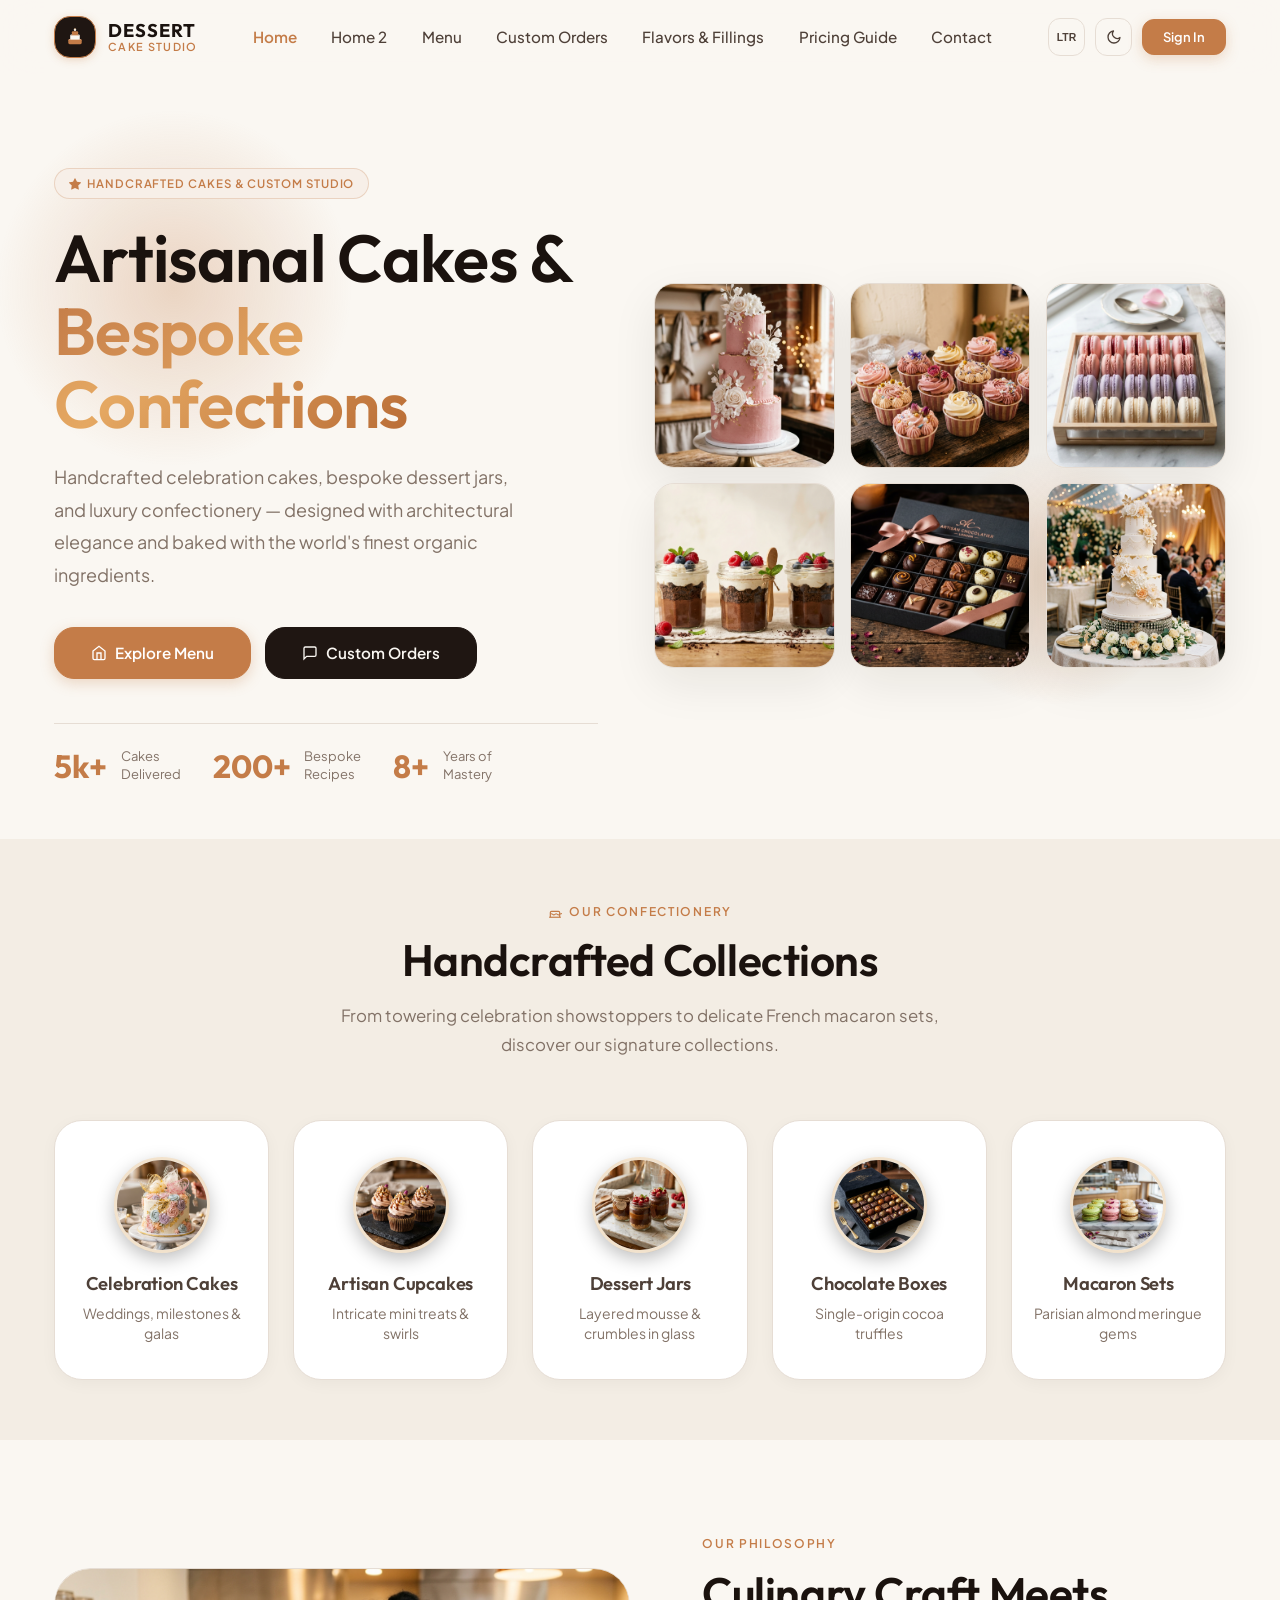
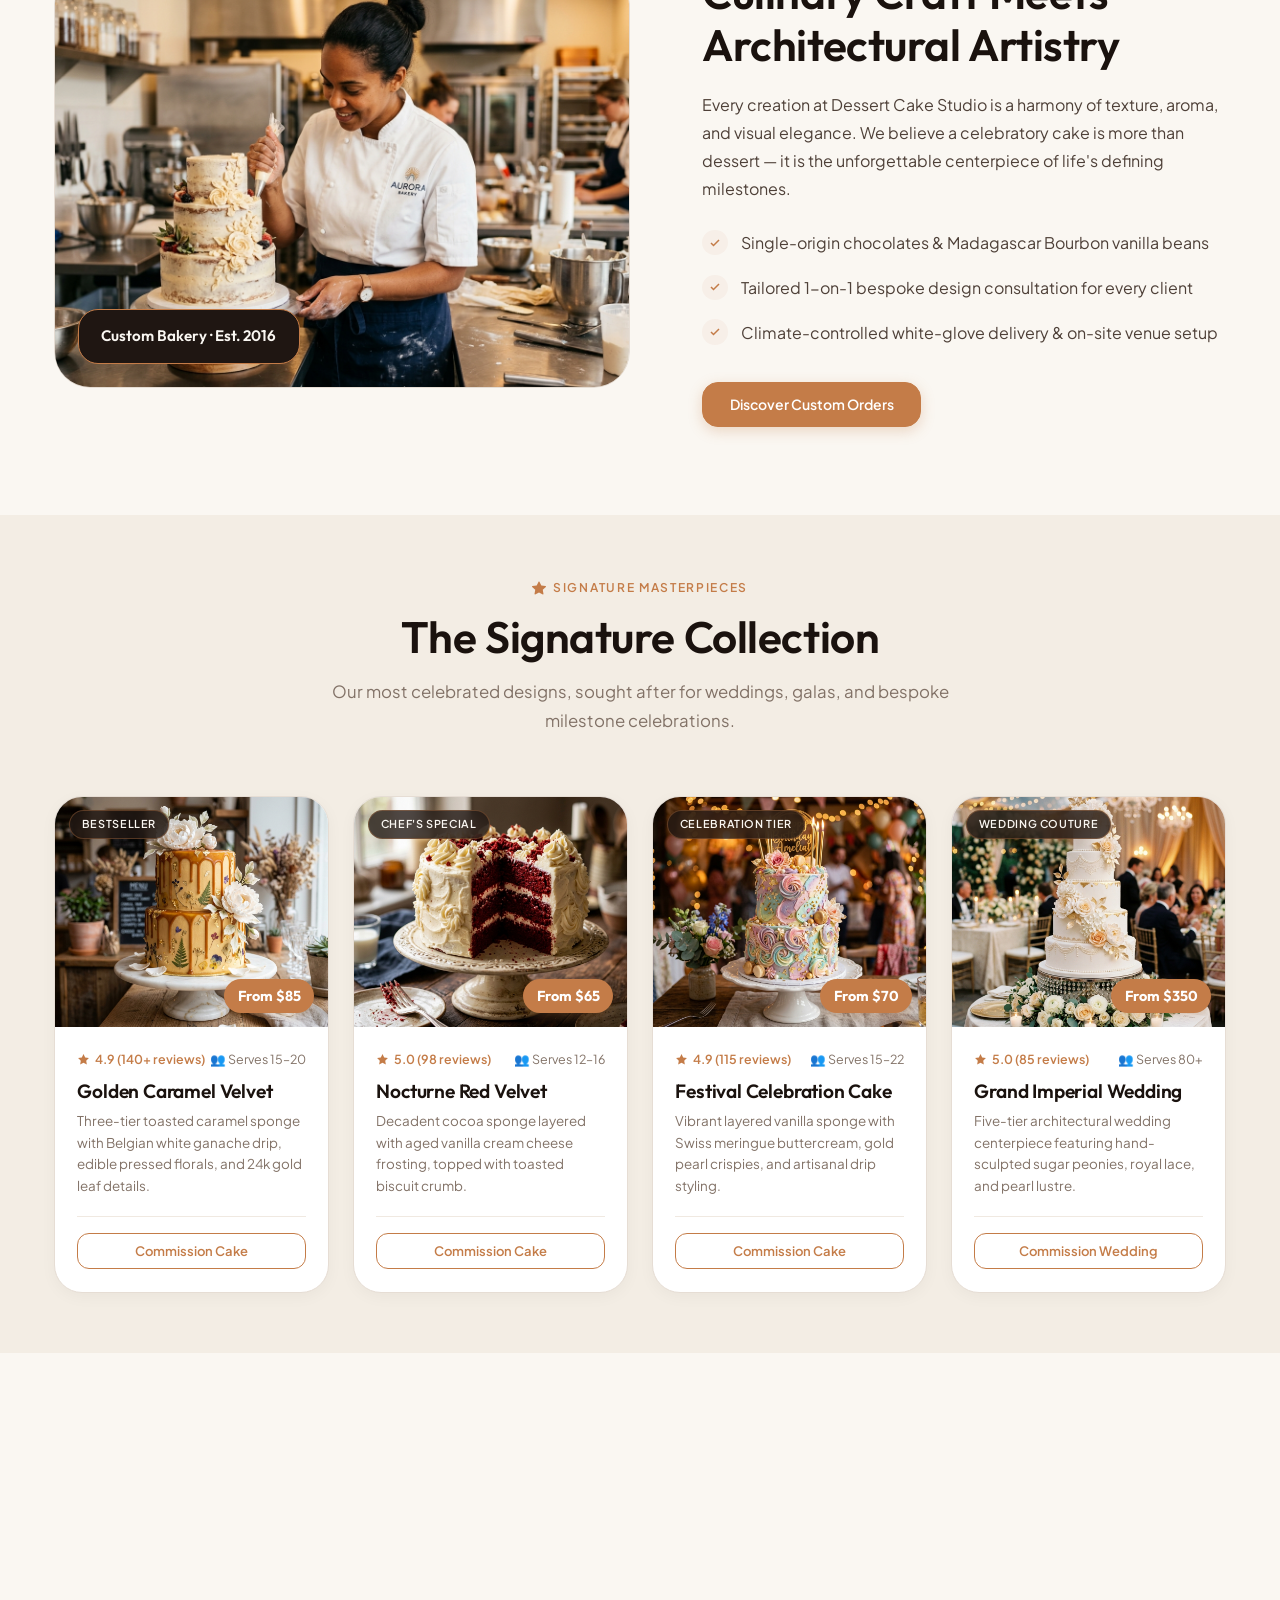
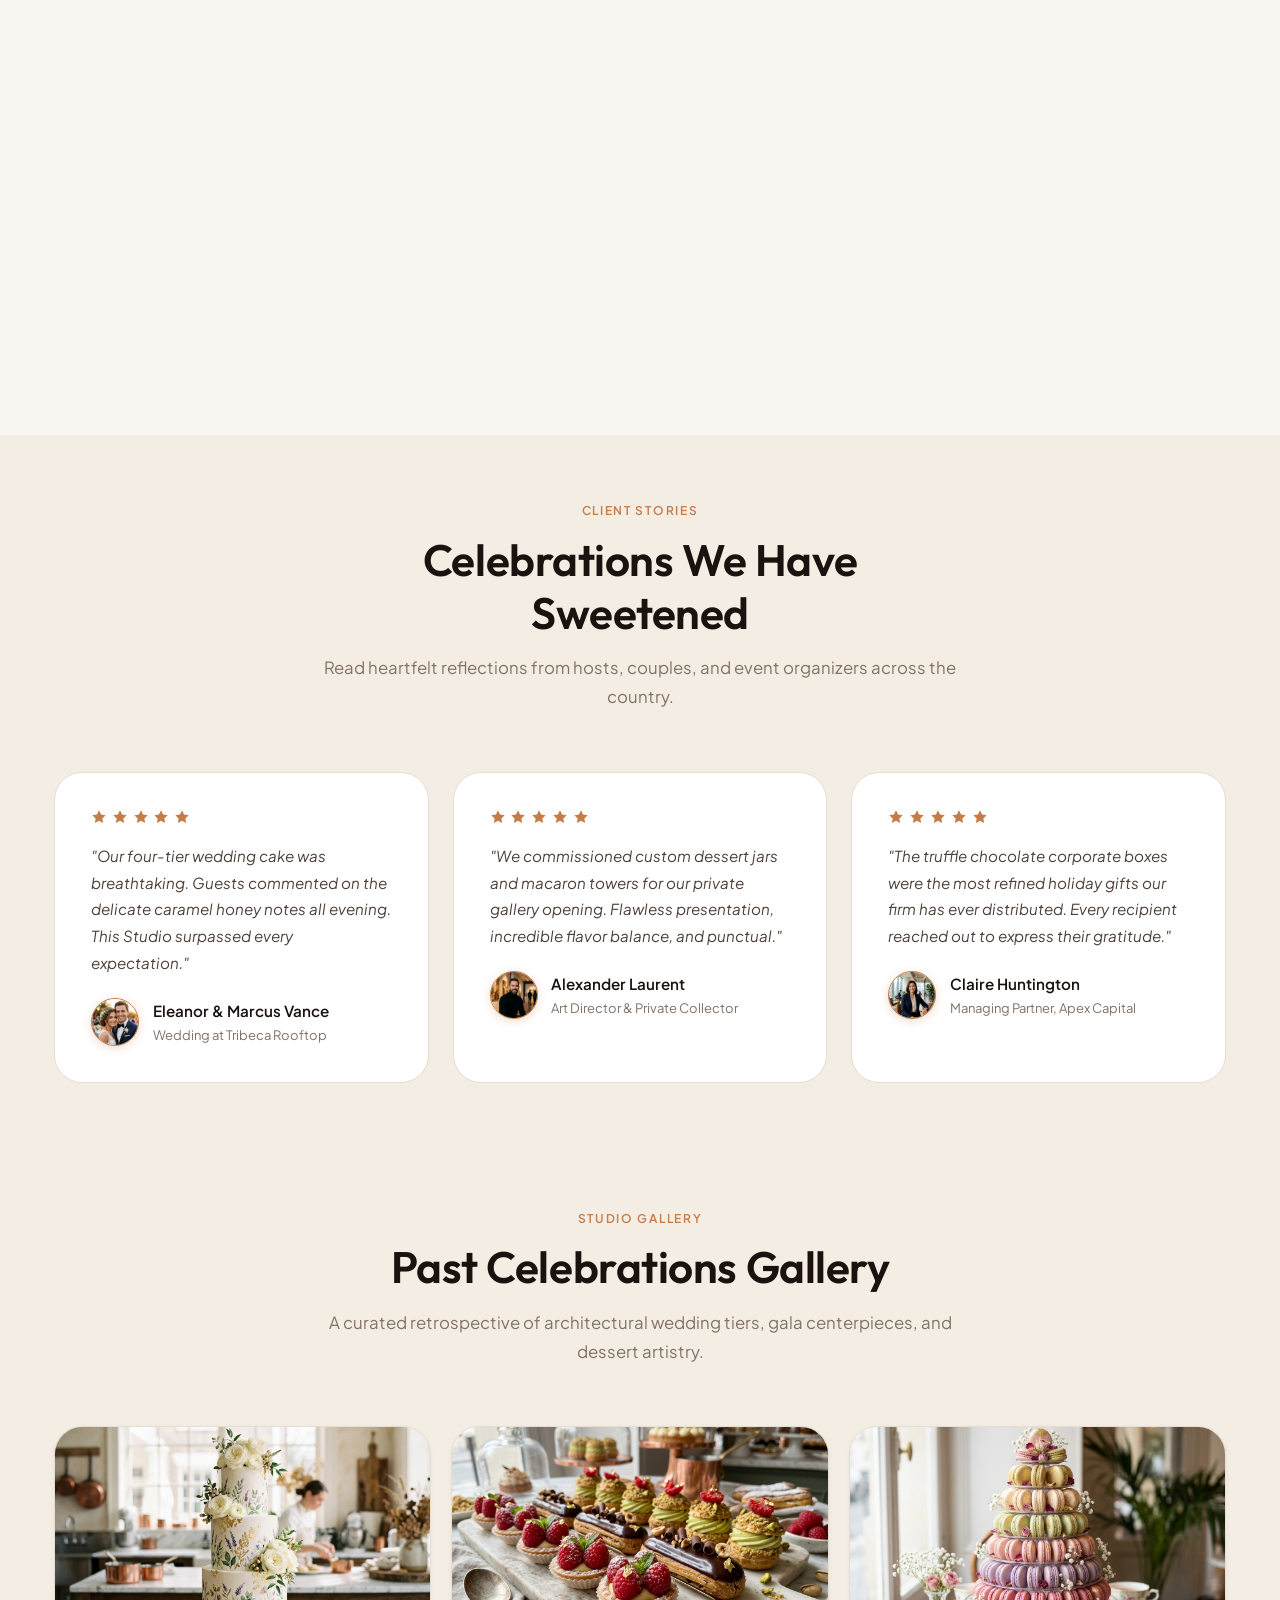
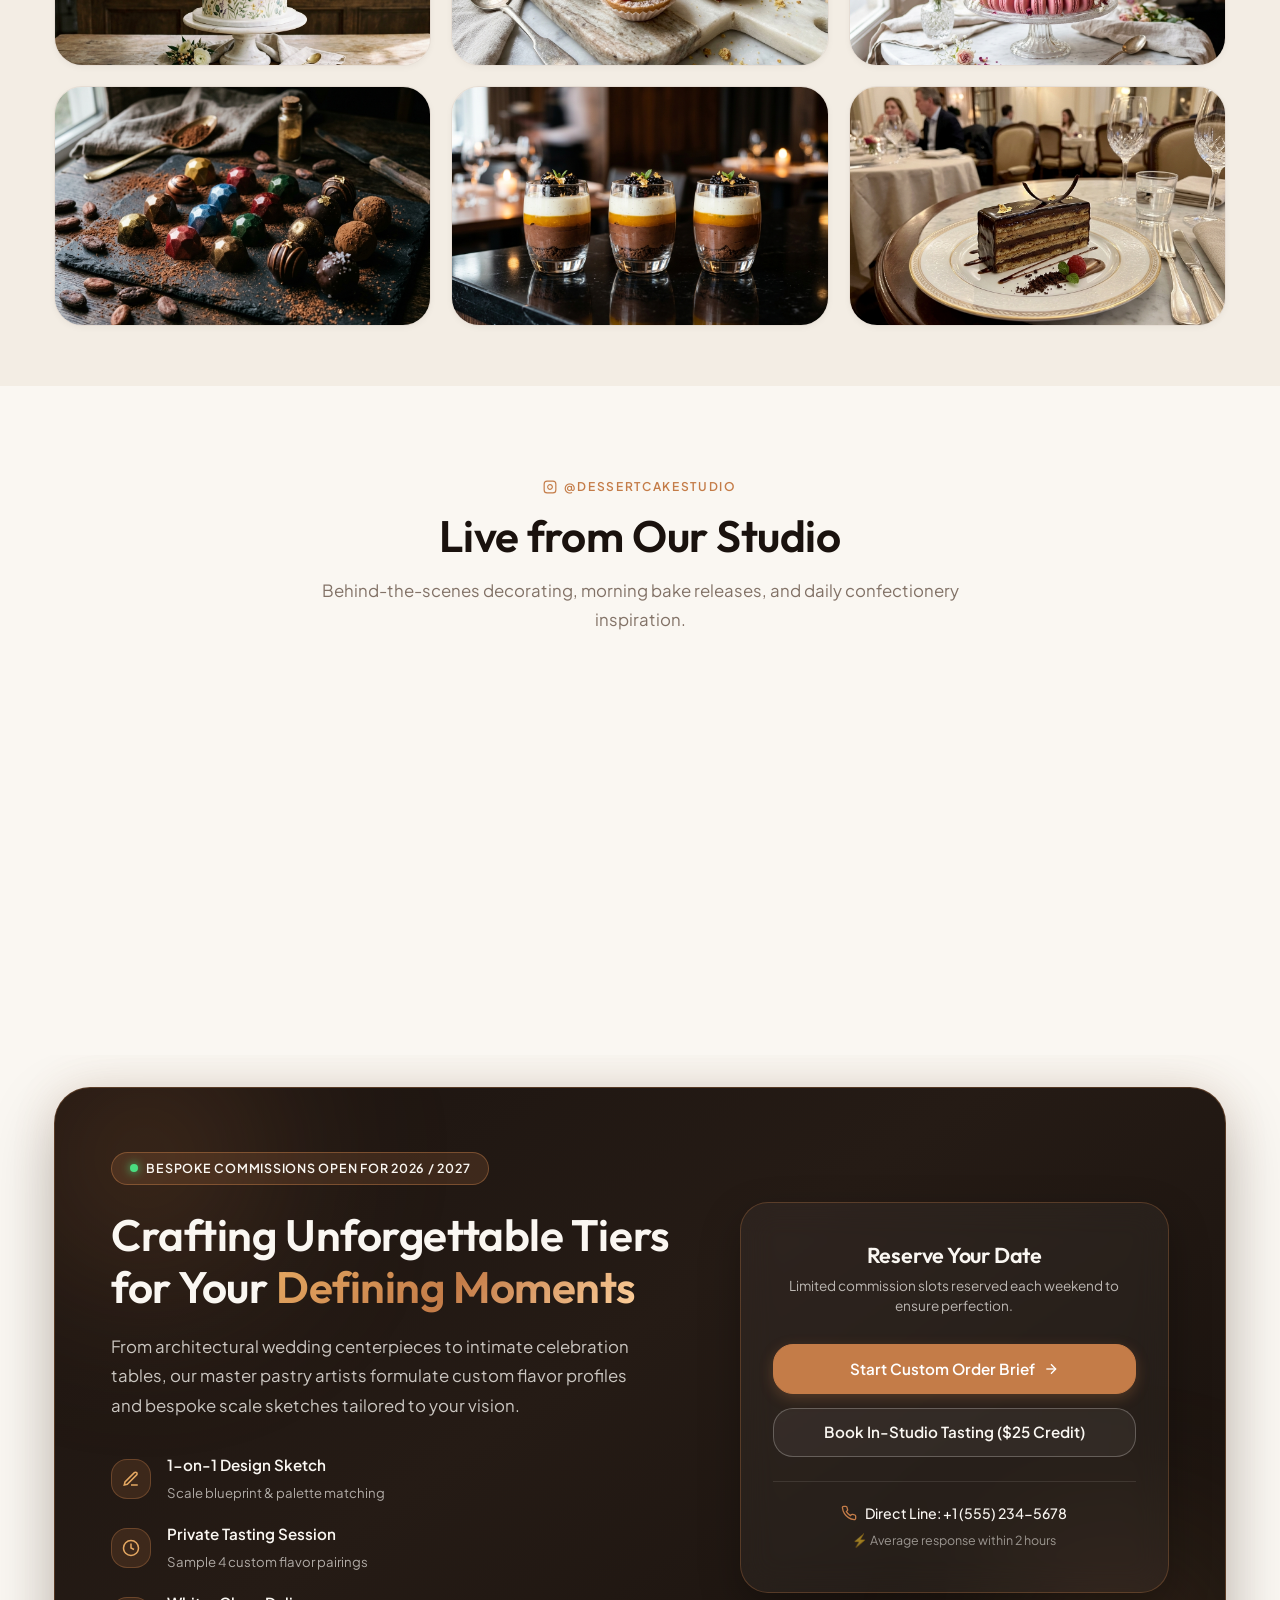
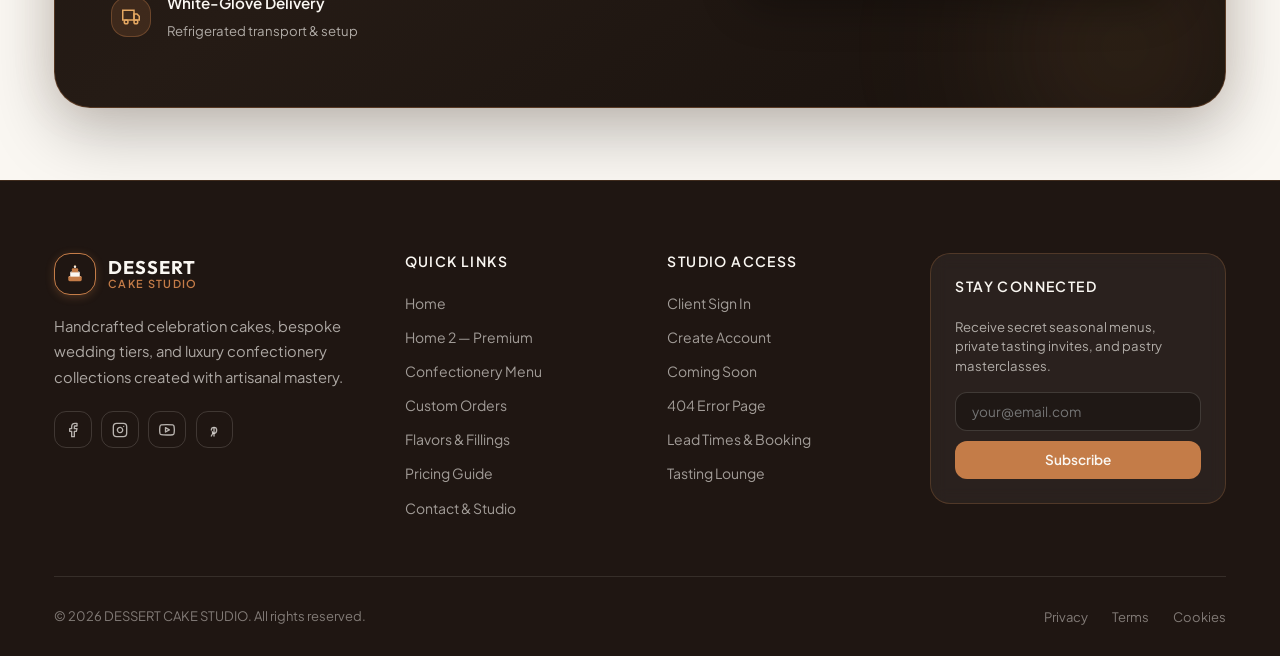
==== commit d11d754b: "fix" ====
--- a/index.html
+++ b/index.html
@@ -6,6 +6,7 @@
     <meta name="description" content="Dessert Cake Studio — Handcrafted custom celebration cakes, artisanal cupcakes, dessert jars, chocolate boxes, and macaron gift sets for extraordinary celebrations.">
     <title>Home | Dessert Cake Studio</title>
     <link rel="icon" type="image/svg+xml" href="favicon.svg">
+    <link rel="stylesheet" href="https://cdnjs.cloudflare.com/ajax/libs/font-awesome/6.5.1/css/all.min.css">
     <link rel="stylesheet" href="style.css">
 </head>
 <body>
@@ -95,35 +96,35 @@
         <div class="grid grid-5 scroll-reveal delay-200">
             <a href="menu.html?category=celebration" class="category-card">
                 <div class="category-img-wrap">
-                    <img src="assets/images/celebration_cake_1788076709183.jpg" alt="Celebration Cakes" loading="lazy">
+                    <img src="assets/images/collection_celebration_cakes_1788091337004.jpg" alt="Handcrafted Celebration Cakes" loading="lazy">
                 </div>
                 <h3>Celebration Cakes</h3>
                 <p>Weddings, milestones & galas</p>
             </a>
             <a href="menu.html?category=cupcakes" class="category-card">
                 <div class="category-img-wrap">
-                    <img src="assets/images/cupcakes_display_1788076606150.jpg" alt="Artisan Cupcakes" loading="lazy">
+                    <img src="assets/images/collection_artisan_cupcakes_1788091367743.jpg" alt="Artisan Cupcakes Collection" loading="lazy">
                 </div>
                 <h3>Artisan Cupcakes</h3>
                 <p>Intricate mini treats & swirls</p>
             </a>
             <a href="menu.html?category=jars" class="category-card">
                 <div class="category-img-wrap">
-                    <img src="assets/images/dessert_jars_1788076620637.jpg" alt="Dessert Jars" loading="lazy">
+                    <img src="assets/images/collection_dessert_jars_1788091401743.jpg" alt="Layered Dessert Jars" loading="lazy">
                 </div>
                 <h3>Dessert Jars</h3>
                 <p>Layered mousse & crumbles in glass</p>
             </a>
             <a href="menu.html?category=chocolates" class="category-card">
                 <div class="category-img-wrap">
-                    <img src="assets/images/chocolate_boxes_1788076650313.jpg" alt="Chocolate Boxes" loading="lazy">
+                    <img src="assets/images/collection_chocolate_boxes_1788091429282.jpg" alt="Luxury Chocolate Boxes" loading="lazy">
                 </div>
                 <h3>Chocolate Boxes</h3>
                 <p>Single-origin cocoa truffles</p>
             </a>
             <a href="menu.html?category=macarons" class="category-card">
                 <div class="category-img-wrap">
-                    <img src="assets/images/macarons_set_1788076664155.jpg" alt="Macaron Sets" loading="lazy">
+                    <img src="assets/images/collection_macaron_sets_1788091457890.jpg" alt="Parisian Macaron Sets" loading="lazy">
                 </div>
                 <h3>Macaron Sets</h3>
                 <p>Parisian almond meringue gems</p>
@@ -181,7 +182,7 @@
                 <div class="signature-card-img-wrap">
                     <span class="signature-badge-top-left">Bestseller</span>
                     <span class="signature-price-pill">From $85</span>
-                    <img src="assets/images/hero_cake_1788076593806.jpg" alt="Golden Caramel Velvet Tiered Cake" loading="lazy">
+                    <img src="assets/images/signature_caramel_velvet_1788092345989.jpg" alt="Golden Caramel Velvet Tiered Cake" loading="lazy">
                 </div>
                 <div class="signature-card-body">
                     <div class="signature-meta">
@@ -227,7 +228,7 @@
                 <div class="signature-card-img-wrap">
                     <span class="signature-badge-top-left">Celebration Tier</span>
                     <span class="signature-price-pill">From $70</span>
-                    <img src="assets/images/celebration_cake_1788076709183.jpg" alt="Festival Celebration Cake" loading="lazy">
+                    <img src="assets/images/signature_festival_celebration_1788092373585.jpg" alt="Festival Celebration Cake" loading="lazy">
                 </div>
                 <div class="signature-card-body">
                     <div class="signature-meta">
@@ -263,7 +264,7 @@
                     <h3>Grand Imperial Wedding</h3>
                     <p>Five-tier architectural wedding centerpiece featuring hand-sculpted sugar peonies, royal lace, and pearl lustre.</p>
                     <div class="signature-card-footer">
-                        <a href="custom-orders.html" class="btn btn-primary btn-sm w-full">Commission Wedding</a>
+                        <a href="custom-orders.html" class="btn btn-outline btn-sm w-full">Commission Wedding</a>
                     </div>
                 </div>
             </div>
@@ -329,9 +330,11 @@
                     <svg xmlns="http://www.w3.org/2000/svg" width="16" height="16" viewBox="0 0 24 24" fill="currentColor"><polygon points="12 2 15.09 8.26 22 9.27 17 14.14 18.18 21.02 12 17.77 5.82 21.02 7 14.14 2 9.27 8.91 8.26 12 2"/></svg>
                     <svg xmlns="http://www.w3.org/2000/svg" width="16" height="16" viewBox="0 0 24 24" fill="currentColor"><polygon points="12 2 15.09 8.26 22 9.27 17 14.14 18.18 21.02 12 17.77 5.82 21.02 7 14.14 2 9.27 8.91 8.26 12 2"/></svg>
                 </div>
-                <p class="testimonial-text">"Our four-tier wedding cake was breathtaking. Guests commented on the delicate caramel honey notes all evening. Dessert Cake Studio surpassed every expectation."</p>
+                <p class="testimonial-text">"Our four-tier wedding cake was breathtaking. Guests commented on the delicate caramel honey notes all evening. This Studio surpassed every expectation."</p>
                 <div class="testimonial-author">
-                    <div class="testimonial-avatar">EM</div>
+                    <div class="testimonial-avatar">
+                        <img src="assets/images/avatar_eleanor_vance_1788092721396.jpg" alt="Eleanor & Marcus Vance" loading="lazy">
+                    </div>
                     <div>
                         <div class="testimonial-name">Eleanor & Marcus Vance</div>
                         <div class="testimonial-role">Wedding at Tribeca Rooftop</div>
@@ -346,9 +349,11 @@
                     <svg xmlns="http://www.w3.org/2000/svg" width="16" height="16" viewBox="0 0 24 24" fill="currentColor"><polygon points="12 2 15.09 8.26 22 9.27 17 14.14 18.18 21.02 12 17.77 5.82 21.02 7 14.14 2 9.27 8.91 8.26 12 2"/></svg>
                     <svg xmlns="http://www.w3.org/2000/svg" width="16" height="16" viewBox="0 0 24 24" fill="currentColor"><polygon points="12 2 15.09 8.26 22 9.27 17 14.14 18.18 21.02 12 17.77 5.82 21.02 7 14.14 2 9.27 8.91 8.26 12 2"/></svg>
                 </div>
-                <p class="testimonial-text">"We commissioned custom dessert jars and macaron towers for our private gallery opening. Flawless presentation, incredible flavor balance, and punctual delivery."</p>
+                <p class="testimonial-text">"We commissioned custom dessert jars and macaron towers for our private gallery opening. Flawless presentation, incredible flavor balance, and punctual."</p>
                 <div class="testimonial-author">
-                    <div class="testimonial-avatar">AL</div>
+                    <div class="testimonial-avatar">
+                        <img src="assets/images/avatar_alexander_laurent_1788092745549.jpg" alt="Alexander Laurent" loading="lazy">
+                    </div>
                     <div>
                         <div class="testimonial-name">Alexander Laurent</div>
                         <div class="testimonial-role">Art Director & Private Collector</div>
@@ -365,7 +370,9 @@
                 </div>
                 <p class="testimonial-text">"The truffle chocolate corporate boxes were the most refined holiday gifts our firm has ever distributed. Every recipient reached out to express their gratitude."</p>
                 <div class="testimonial-author">
-                    <div class="testimonial-avatar">CH</div>
+                    <div class="testimonial-avatar">
+                        <img src="assets/images/avatar_claire_huntington_1788092780973.jpg" alt="Claire Huntington" loading="lazy">
+                    </div>
                     <div>
                         <div class="testimonial-name">Claire Huntington</div>
                         <div class="testimonial-role">Managing Partner, Apex Capital</div>
@@ -386,22 +393,22 @@
         </div>
         <div class="gallery-masonry scroll-reveal delay-200">
             <div class="gallery-item">
-                <img src="assets/images/wedding_cake_1788076737330.jpg" alt="Grand wedding tier with handcrafted sugar flowers" loading="lazy">
+                <img src="assets/images/gallery_botanical_tier_1788097955454.jpg" alt="Bespoke botanical watercolor wedding cake with gold leaf" loading="lazy">
             </div>
             <div class="gallery-item">
-                <img src="assets/images/cupcakes_display_1788076606150.jpg" alt="Artisan decorated cupcakes display" loading="lazy">
+                <img src="assets/images/gallery_tartlets_spread_1788097978078.jpg" alt="Artisanal French fruit tartlets and choux pastry spread" loading="lazy">
             </div>
             <div class="gallery-item">
-                <img src="assets/images/macarons_set_1788076664155.jpg" alt="French macaron gift collection" loading="lazy">
+                <img src="assets/images/gallery_macaron_tower_1788098001099.jpg" alt="Pastel French macaron tower with delicate florals" loading="lazy">
             </div>
             <div class="gallery-item">
-                <img src="assets/images/chocolate_boxes_1788076650313.jpg" alt="Luxury single-origin truffle box" loading="lazy">
+                <img src="assets/images/gallery_pralines_display_1788098021640.jpg" alt="Hand-painted gemstone chocolate bonbons and gourmet truffles" loading="lazy">
             </div>
             <div class="gallery-item">
-                <img src="assets/images/dessert_jars_1788076620637.jpg" alt="Layered dessert jars in glass" loading="lazy">
+                <img src="assets/images/gallery_verrines_crystal_1788098043761.jpg" alt="Layered dessert verrines in crystal glassware" loading="lazy">
             </div>
             <div class="gallery-item">
-                <img src="assets/images/cake_slices_1788076784970.jpg" alt="Delicate multi-layered cake slice cross section" loading="lazy">
+                <img src="assets/images/gallery_opera_slice_1788098064962.jpg" alt="Classic French Opera cake slice with chocolate mirror glaze" loading="lazy">
             </div>
         </div>
     </div>
--- a/style.css
+++ b/style.css
@@ -90,6 +90,7 @@
     -webkit-font-smoothing: antialiased;
     -moz-osx-font-smoothing: grayscale;
     overflow-x: hidden;
+    max-width: 100vw;
 }
 
 body {
@@ -100,6 +101,8 @@
     line-height: 1.7;
     transition: background-color 0.3s ease, color 0.3s ease;
     overflow-x: hidden;
+    max-width: 100vw;
+    position: relative;
 }
 
 img {
@@ -196,25 +199,54 @@
 .grid-4 { grid-template-columns: repeat(4, 1fr); }
 .grid-5 { grid-template-columns: repeat(5, 1fr); }
 
-@media (max-width: 1024px) {
-    .grid-5 { grid-template-columns: repeat(3, 1fr); }
+@media (max-width: 1024px) and (min-width: 769px) {
     .grid-4 { grid-template-columns: repeat(2, 1fr); }
     .grid-3 { grid-template-columns: repeat(2, 1fr); }
-}
-
-@media (max-width: 768px) {
+    .grid-3 > *:last-child:nth-child(odd) {
+        grid-column: 1 / -1;
+        max-width: 520px;
+        width: 100%;
+        justify-self: center;
+    }
+    .grid-5 {
+        grid-template-columns: repeat(6, 1fr);
+    }
+    .grid-5 > *:nth-child(1) { grid-column: 1 / span 2; }
+    .grid-5 > *:nth-child(2) { grid-column: 3 / span 2; }
+    .grid-5 > *:nth-child(3) { grid-column: 5 / span 2; }
+    .grid-5 > *:nth-child(4) { grid-column: 2 / span 2; }
+    .grid-5 > *:nth-child(5) { grid-column: 4 / span 2; }
+}
+
+@media (max-width: 768px) and (min-width: 541px) {
+    .grid-2, .grid-3, .grid-4 { grid-template-columns: repeat(2, 1fr); }
     .grid-5 { grid-template-columns: repeat(2, 1fr); }
-    .grid-4 { grid-template-columns: 1fr; }
-    .grid-3 { grid-template-columns: 1fr; }
-    .grid-2 { grid-template-columns: 1fr; }
+    .grid-5 > * {
+        grid-column: auto;
+    }
+    .grid-3 > *:last-child:nth-child(odd),
+    .grid-5 > *:last-child:nth-child(odd) {
+        grid-column: 1 / -1;
+        max-width: 380px;
+        width: 100%;
+        justify-self: center;
+    }
     .section { padding: 3.5rem 0; }
     .section-sm { padding: 2.25rem 0; }
     .section-header { margin-bottom: 2.25rem; }
 }
 
-@media (max-width: 360px) {
-    .grid-5 { grid-template-columns: 1fr; }
-    .container { padding: 0 1rem; }
+@media (max-width: 540px) {
+    .grid-2, .grid-3, .grid-4, .grid-5 { grid-template-columns: 1fr; }
+    .grid-3 > *,
+    .grid-5 > * {
+        grid-column: auto !important;
+        max-width: 100%;
+    }
+    .section { padding: 3rem 0; }
+    .section-sm { padding: 2rem 0; }
+    .section-header { margin-bottom: 2rem; }
+    .container, .nav-inner { padding: 0 1rem; }
 }
 
 /* --- Buttons --- */
@@ -367,7 +399,6 @@
     -webkit-backdrop-filter: blur(18px);
     border-bottom: 1px solid transparent;
     transition: var(--transition-smooth);
-    height: 74px;
 }
 
 .dark .navbar {
@@ -379,11 +410,17 @@
     box-shadow: var(--shadow-sm);
 }
 
+.navbar-spacer {
+    height: 74px;
+    width: 100%;
+}
+
 .nav-inner {
     display: flex;
     align-items: center;
     justify-content: space-between;
-    max-width: 1320px;
+    width: 100%;
+    max-width: 1220px;
     margin: 0 auto;
     padding: 0 1.5rem;
     height: 74px;
@@ -416,7 +453,8 @@
     border-color: var(--primary-hover);
 }
 
-.nav-logo-text {
+.nav-logo-text,
+.auth-logo-text {
     display: flex;
     flex-direction: column;
     line-height: 1.15;
@@ -442,12 +480,12 @@
 .nav-links {
     display: flex;
     align-items: center;
-    gap: 0.35rem;
+    gap: 0.45rem;
 }
 
 .nav-link {
     font-family: var(--font-body);
-    font-size: 0.84rem;
+    font-size: 0.95rem;
     font-weight: 500;
     color: var(--text-body);
     padding: 0.5rem 0.85rem;
@@ -493,134 +531,132 @@
     background: var(--primary-subtle);
 }
 
+.theme-icon-wrap {
+    display: inline-flex;
+    align-items: center;
+    justify-content: center;
+    line-height: 1;
+}
+
+.theme-icon-wrap svg,
+.auth-toggle-btn svg,
+.nav-icon-btn svg {
+    width: 1rem;
+    height: 1rem;
+    stroke: currentColor;
+    stroke-width: 2;
+    fill: none;
+    display: block;
+}
+
+/* Mobile Nav */
 .mobile-menu-btn {
     display: none;
-    align-items: center;
-    justify-content: center;
     width: 2.35rem;
     height: 2.35rem;
+    align-items: center;
+    justify-content: center;
+    border-radius: var(--radius-md);
+    background: var(--bg-surface);
     border: 1px solid var(--border-default);
-    border-radius: var(--radius-md);
-    background: transparent;
     color: var(--text-body);
     cursor: pointer;
     transition: var(--transition-fast);
 }
 
-.navbar-spacer {
-    height: 74px;
-}
-
-/* Mobile Drawer */
+.mobile-menu-btn:hover {
+    border-color: var(--primary);
+    color: var(--primary);
+}
+
 .mobile-backdrop {
     display: none;
     position: fixed;
-    inset: 0;
-    z-index: 998;
-    background: rgba(18, 14, 12, 0.55);
-    backdrop-filter: blur(4px);
-    opacity: 0;
-    transition: opacity 0.3s ease;
+    top: 74px;
+    left: 0;
+    right: 0;
+    bottom: 0;
+    width: 100vw;
+    height: calc(100vh - 74px);
+    background: rgba(0, 0, 0, 0.6);
+    backdrop-filter: blur(6px);
+    -webkit-backdrop-filter: blur(6px);
+    z-index: 990;
+}
+
+.mobile-menu {
+    display: none;
+    position: absolute;
+    top: 100%;
+    left: 0;
+    right: 0;
+    background: var(--bg-card);
+    border-bottom: 1px solid var(--border-default);
+    box-shadow: var(--shadow-xl);
+    z-index: 995;
+    padding: 1.25rem;
+}
+
+.mobile-menu.open {
+    display: block;
+    animation: fadeInDown 0.25s cubic-bezier(0.16, 1, 0.3, 1);
 }
 
 .mobile-backdrop.open {
     display: block;
-    opacity: 1;
-}
-
-.mobile-menu {
-    display: none;
-    position: fixed;
-    top: 0;
-    right: -100%;
-    width: min(320px, 85vw);
-    height: 100vh;
-    z-index: 999;
-    background: var(--bg-card);
-    border-left: 1px solid var(--border-default);
-    padding: 5rem 1.5rem 2rem;
-    flex-direction: column;
-    gap: 0.25rem;
-    transition: right 0.35s cubic-bezier(0.16, 1, 0.3, 1);
-    overflow-y: auto;
-}
-
-[dir="rtl"] .mobile-menu {
-    right: auto;
-    left: -100%;
-    border-left: none;
-    border-right: 1px solid var(--border-default);
-    transition: left 0.35s cubic-bezier(0.16, 1, 0.3, 1);
-}
-
-.mobile-menu.open {
-    right: 0;
-}
-
-[dir="rtl"] .mobile-menu.open {
-    right: auto;
-    left: 0;
-}
-
-.mobile-close-btn {
-    position: absolute;
-    top: 1.25rem;
-    right: 1.25rem;
-    width: 2.25rem;
-    height: 2.25rem;
-    display: flex;
-    align-items: center;
-    justify-content: center;
-    border: 1px solid var(--border-default);
-    border-radius: var(--radius-md);
-    background: transparent;
-    color: var(--text-body);
-    cursor: pointer;
-    transition: var(--transition-fast);
-}
-
-[dir="rtl"] .mobile-close-btn {
-    right: auto;
-    left: 1.25rem;
-}
-
-.mob-link {
+}
+
+.mobile-menu .mob-link {
     display: block;
     padding: 0.75rem 1rem;
     border-radius: var(--radius-md);
-    font-size: 0.9375rem;
+    font-family: var(--font-body);
     font-weight: 500;
+    font-size: 0.875rem;
     color: var(--text-body);
     transition: var(--transition-fast);
 }
 
-.mob-link:hover, .mob-link.active {
+.mobile-menu .mob-link:hover,
+.mobile-menu .mob-link.active {
+    background: var(--primary-subtle);
     color: var(--primary);
-    background: var(--primary-subtle);
-}
-
-.mob-link.active {
     font-weight: 600;
 }
 
-.mob-divider {
-    height: 1px;
-    background: var(--border-default);
-    margin: 0.75rem 0;
-}
-
-.mob-actions {
+.mobile-menu .mob-actions {
+    margin-top: 0.75rem;
+    padding-top: 0.75rem;
+    border-top: 1px solid var(--border-light);
     display: flex;
     flex-direction: column;
     gap: 0.5rem;
-    margin-top: 0.5rem;
+}
+
+.mobile-menu .mob-toggles {
+    display: flex;
+    align-items: center;
+    justify-content: center;
+    gap: 0.5rem;
+    margin-top: 0.75rem;
+}
+
+@keyframes fadeInDown {
+    from {
+        opacity: 0;
+        transform: translateY(-8px);
+    }
+    to {
+        opacity: 1;
+        transform: translateY(0);
+    }
 }
 
 @media (max-width: 1024px) {
     .nav-links { display: none; }
+    .nav-actions .nav-icon-btn { display: none; }
     .nav-actions .btn { display: none; }
     .mobile-menu-btn { display: flex; }
-    .mobile-menu { display: flex; }
 }
 
 /* ===== FOOTER ===== */
@@ -633,7 +669,7 @@
 
 .footer-grid {
     display: grid;
-    grid-template-columns: 1.4fr repeat(3, 1fr);
+    grid-template-columns: 1.4fr 1fr 1fr 1.35fr;
     gap: 2.75rem;
     padding-bottom: 3.5rem;
     border-bottom: 1px solid rgba(250, 247, 242, 0.1);
@@ -646,7 +682,7 @@
     color: rgba(250, 247, 242, 0.65);
 }
 
-.footer h4 {
+.footer h4, .footer-col-title {
     color: #FAF7F2;
     font-family: var(--font-body);
     font-size: 0.875rem;
@@ -684,7 +720,7 @@
     margin-top: 1.25rem;
 }
 
-.footer-social a {
+.footer-social a, .footer-social-link {
     width: 2.35rem;
     height: 2.35rem;
     border-radius: var(--radius-md);
@@ -696,11 +732,81 @@
     transition: var(--transition-fast);
 }
 
-.footer-social a:hover {
+.footer-social a:hover, .footer-social-link:hover {
     background: var(--primary);
     border-color: var(--primary);
     color: #FFFFFF;
     transform: translateY(-2px);
+    box-shadow: 0 4px 12px var(--primary-glow);
+}
+
+/* Footer Newsletter Card */
+.footer-newsletter-card {
+    background: rgba(255, 255, 255, 0.05);
+    border: 1px solid rgba(196, 124, 72, 0.25);
+    border-radius: var(--radius-xl);
+    padding: 1.5rem;
+    backdrop-filter: blur(8px);
+    -webkit-backdrop-filter: blur(8px);
+}
+
+.footer-newsletter-title {
+    color: #FAF7F2;
+    font-family: var(--font-heading);
+    font-size: 1.1rem;
+    font-weight: 600;
+    margin-bottom: 0.4rem;
+}
+
+.footer-newsletter-desc {
+    font-size: 0.82rem;
+    color: rgba(250, 247, 242, 0.65);
+    line-height: 1.5;
+    margin-bottom: 1rem;
+}
+
+.footer-newsletter-form {
+    display: flex;
+    flex-direction: column;
+    gap: 0.6rem;
+}
+
+.footer-newsletter-input {
+    width: 100%;
+    padding: 0.65rem 0.95rem;
+    background: rgba(0, 0, 0, 0.25);
+    border: 1px solid rgba(250, 247, 242, 0.15);
+    border-radius: var(--radius-md);
+    color: #FAF7F2;
+    font-family: var(--font-body);
+    font-size: 0.85rem;
+    outline: none;
+    transition: var(--transition-fast);
+}
+
+.footer-newsletter-input:focus {
+    border-color: var(--primary);
+    background: rgba(0, 0, 0, 0.4);
+}
+
+.footer-newsletter-btn {
+    width: 100%;
+    padding: 0.65rem 1rem;
+    background: var(--primary);
+    color: #FAF7F2;
+    border: none;
+    border-radius: var(--radius-md);
+    font-family: var(--font-body);
+    font-size: 0.85rem;
+    font-weight: 600;
+    cursor: pointer;
+    transition: var(--transition-fast);
+}
+
+.footer-newsletter-btn:hover {
+    background: var(--primary-hover);
+    transform: translateY(-1px);
+    box-shadow: 0 4px 12px var(--primary-glow);
 }
 
 .footer-bottom {
@@ -712,6 +818,11 @@
     color: rgba(250, 247, 242, 0.45);
 }
 
+.footer-copyright {
+    color: rgba(250, 247, 242, 0.45);
+    font-size: 0.8125rem;
+}
+
 .footer-bottom-links {
     display: flex;
     gap: 1.5rem;
@@ -726,7 +837,14 @@
     color: var(--primary);
 }
 
-@media (max-width: 768px) {
+@media (max-width: 1024px) {
+    .footer-grid {
+        grid-template-columns: 1fr 1fr;
+        gap: 2.25rem;
+    }
+}
+
+@media (max-width: 640px) {
     .footer-grid {
         grid-template-columns: 1fr;
         text-align: center;
@@ -806,6 +924,8 @@
 #hero {
     padding-top: 86px;
     padding-bottom: 2.5rem;
+    position: relative;
+    overflow: hidden;
 }
 
 .hero-split {
@@ -1488,18 +1608,24 @@
 }
 
 .testimonial-avatar {
-    width: 2.85rem;
-    height: 2.85rem;
+    width: 3rem;
+    height: 3rem;
     border-radius: 50%;
+    overflow: hidden;
+    flex-shrink: 0;
+    border: 1.5px solid var(--primary);
+    box-shadow: 0 2px 8px var(--primary-glow);
+    display: flex;
+    align-items: center;
+    justify-content: center;
     background: var(--primary-light);
-    color: var(--primary);
-    display: flex;
-    align-items: center;
-    justify-content: center;
-    font-family: var(--font-heading);
-    font-weight: 700;
-    font-size: 1.05rem;
-    border: 1px solid rgba(196, 124, 72, 0.3);
+}
+
+.testimonial-avatar img {
+    width: 100%;
+    height: 100%;
+    object-fit: cover;
+    display: block;
 }
 
 .testimonial-name {
@@ -2660,10 +2786,45 @@
 .auth-page {
     min-height: 100vh;
     display: flex;
+    flex-direction: column;
     align-items: center;
     justify-content: center;
-    padding: 2.5rem 1.5rem;
+    padding: 4.75rem 1.25rem 2.5rem;
     background: var(--bg-body);
+    position: relative;
+}
+
+.auth-topbar {
+    position: absolute;
+    top: 1.25rem;
+    right: 1.25rem;
+    z-index: 50;
+}
+
+[dir="rtl"] .auth-topbar {
+    right: auto;
+    left: 1.25rem;
+}
+
+.auth-toggle-btn {
+    width: 2.25rem;
+    height: 2.25rem;
+    border-radius: var(--radius-full);
+    background: var(--bg-card);
+    border: 1px solid var(--border-default);
+    color: var(--text-heading);
+    display: inline-flex;
+    align-items: center;
+    justify-content: center;
+    cursor: pointer;
+    transition: var(--transition-fast);
+    box-shadow: var(--shadow-sm);
+}
+
+.auth-toggle-btn:hover {
+    border-color: var(--primary);
+    color: var(--primary);
+    transform: translateY(-1px);
 }
 
 .auth-card {
@@ -2675,56 +2836,143 @@
     padding: 2.75rem;
     box-shadow: var(--shadow-lg);
     position: relative;
-}
-
-.auth-toggles {
+    overflow: hidden;
+}
+
+.auth-glow-orb {
     position: absolute;
-    top: 1.5rem;
-    right: 1.5rem;
-    display: flex;
-    gap: 0.45rem;
-}
-
-[dir="rtl"] .auth-toggles {
-    right: auto;
-    left: 1.5rem;
+    top: -60px;
+    right: -60px;
+    width: 160px;
+    height: 160px;
+    background: radial-gradient(circle, var(--primary-glow) 0%, transparent 70%);
+    border-radius: 50%;
+    pointer-events: none;
 }
 
 .auth-logo {
     display: flex;
     align-items: center;
-    gap: 0.75rem;
-    margin-bottom: 2rem;
     justify-content: center;
+    gap: 0.9rem;
+    margin: 0 auto 1.75rem auto;
+    width: fit-content;
+    text-decoration: none;
+    transition: transform var(--transition-fast);
+}
+
+.auth-logo:hover {
+    transform: translateY(-2px);
+}
+
+.auth-logo .nav-logo-icon {
+    width: 52px;
+    height: 52px;
+    border-radius: var(--radius-xl);
+    border-width: 2px;
+    box-shadow: 0 4px 16px var(--primary-glow);
+}
+
+.auth-logo .nav-logo-icon svg {
+    width: 30px;
+    height: 30px;
+}
+
+.auth-logo .brand-top {
+    font-size: 1.6rem;
+    font-weight: 700;
+    letter-spacing: 0.05em;
+    line-height: 1.1;
+}
+
+.auth-logo .brand-bottom {
+    font-size: 0.85rem;
+    font-weight: 600;
+    letter-spacing: 0.15em;
+    line-height: 1.2;
+    margin-top: 1px;
 }
 
 .auth-card h1 {
-    font-size: 1.75rem;
+    font-size: 1.6rem;
     text-align: center;
-    margin-bottom: 0.5rem;
+    margin-bottom: 0.35rem;
 }
 
 .auth-subtitle {
     text-align: center;
-    font-size: 0.92rem;
+    font-size: 0.875rem;
     color: var(--text-muted);
-    margin-bottom: 2.25rem;
-}
-
-.password-field {
+    margin-bottom: 1.75rem;
+}
+
+/* Social Login Grid */
+.social-login-grid {
+    display: grid;
+    grid-template-columns: repeat(3, 1fr);
+    gap: 0.75rem;
+    margin-bottom: 1.25rem;
+}
+
+.social-login-grid .social-btn {
+    margin-bottom: 0;
+    padding: 0.75rem 0.5rem;
+    display: flex;
+    align-items: center;
+    justify-content: center;
+    border-radius: var(--radius-lg);
+    background: var(--bg-surface);
+    border: 1.5px solid var(--border-default);
+    cursor: pointer;
+    transition: var(--transition-fast);
+    color: var(--text-heading);
+}
+
+.dark .social-login-grid .social-btn {
+    color: #FFFFFF;
+}
+
+.social-login-grid .social-btn:hover {
+    border-color: var(--primary);
+    background: var(--primary-subtle);
+    transform: translateY(-2px);
+    box-shadow: 0 4px 12px var(--primary-glow);
+}
+
+/* Divider */
+.divider {
+    display: flex;
+    align-items: center;
+    gap: 1rem;
+    margin: 1.5rem 0;
+    color: var(--text-muted);
+    font-size: 0.8125rem;
+    text-transform: lowercase;
+}
+
+.divider::before, .divider::after {
+    content: '';
+    flex: 1;
+    height: 1px;
+    background: var(--border-default);
+}
+
+/* Password Field Wrapper */
+.password-wrapper, .password-field {
     position: relative;
 }
 
-.password-field .form-input {
+.password-wrapper .form-input, .password-field .form-input {
     padding-right: 3rem;
 }
 
+[dir="rtl"] .password-wrapper .form-input,
 [dir="rtl"] .password-field .form-input {
     padding-right: 1.15rem;
     padding-left: 3rem;
 }
 
-.pw-toggle {
+.password-toggle, .pw-toggle {
     position: absolute;
     right: 0.85rem;
     top: 50%;
@@ -2739,80 +2987,47 @@
     transition: var(--transition-fast);
 }
 
+[dir="rtl"] .password-toggle,
 [dir="rtl"] .pw-toggle {
     right: auto;
     left: 0.85rem;
 }
 
-.pw-toggle:hover {
+.password-toggle:hover, .pw-toggle:hover {
     color: var(--primary);
 }
 
-.checkbox-wrap {
+/* Checkbox Wrapper */
+.checkbox-wrapper, .checkbox-wrap {
     display: flex;
     align-items: center;
     gap: 0.5rem;
     font-size: 0.84rem;
     color: var(--text-body);
-    cursor: pointer;
-}
-
+}
+
+.checkbox-wrapper input[type="checkbox"],
 .checkbox-wrap input[type="checkbox"] {
     accent-color: var(--primary);
     width: 16px;
     height: 16px;
-}
-
-.form-link {
+    cursor: pointer;
+}
+
+.checkbox-wrapper label, .checkbox-wrap span {
+    cursor: pointer;
+}
+
+.link-primary, .form-link {
     font-size: 0.84rem;
     color: var(--primary);
     font-weight: 500;
-}
-
-.form-link:hover {
+    transition: var(--transition-fast);
+}
+
+.link-primary:hover, .form-link:hover {
     text-decoration: underline;
-}
-
-.auth-divider {
-    display: flex;
-    align-items: center;
-    gap: 1rem;
-    margin: 1.65rem 0;
-    color: var(--text-muted);
-    font-size: 0.8125rem;
-    text-transform: uppercase;
-    letter-spacing: 0.08em;
-}
-
-.auth-divider::before, .auth-divider::after {
-    content: '';
-    flex: 1;
-    height: 1px;
-    background: var(--border-default);
-}
-
-.social-btn {
-    display: flex;
-    align-items: center;
-    justify-content: center;
-    gap: 0.75rem;
-    width: 100%;
-    padding: 0.75rem 1.5rem;
-    border: 1.5px solid var(--border-default);
-    border-radius: var(--radius-lg);
-    background: transparent;
-    color: var(--text-heading);
-    font-family: var(--font-body);
-    font-size: 0.875rem;
-    font-weight: 500;
-    cursor: pointer;
-    transition: var(--transition-fast);
-    margin-bottom: 0.85rem;
-}
-
-.social-btn:hover {
-    border-color: var(--primary);
-    background: var(--primary-subtle);
+    color: var(--primary-hover);
 }
 
 .auth-footer {
@@ -2922,27 +3137,42 @@
     justify-content: center;
     flex-direction: column;
     text-align: center;
-    padding: 2.5rem 1.5rem;
+    padding: 5.5rem 1.5rem 3.5rem;
     background: var(--bg-body);
     position: relative;
 }
 
+.coming-soon-logo {
+    display: inline-flex;
+    align-items: center;
+    gap: 0.75rem;
+    justify-content: center;
+    margin-bottom: 2.75rem;
+    transition: var(--transition-fast);
+}
+
+.coming-soon-logo:hover {
+    transform: translateY(-2px);
+}
+
 .coming-soon-content {
-    max-width: 560px;
+    max-width: 580px;
     z-index: 2;
+    width: 100%;
 }
 
 .coming-soon-icon {
-    width: 100px;
-    height: 100px;
+    width: 96px;
+    height: 96px;
     border-radius: 50%;
     background: var(--primary-light);
     display: flex;
     align-items: center;
     justify-content: center;
-    margin: 0 auto 2.25rem;
+    margin: 0 auto 2rem;
     animation: float 3s ease-in-out infinite;
-    border: 1px solid rgba(196, 124, 72, 0.3);
+    border: 1.5px solid rgba(196, 124, 72, 0.35);
+    box-shadow: 0 8px 24px var(--primary-glow);
 }
 
 .coming-soon-icon svg {
@@ -2952,14 +3182,93 @@
 }
 
 .coming-soon-content h1 {
-    font-size: 2.5rem;
-    margin-bottom: 0.85rem;
+    font-size: clamp(2rem, 5vw, 2.75rem);
+    line-height: 1.2;
+    margin-bottom: 1rem;
 }
 
 .coming-soon-content p {
     color: var(--text-muted);
-    margin-bottom: 2.25rem;
-    font-size: 1.1rem;
+    margin-bottom: 1.75rem;
+    font-size: 1.05rem;
+    line-height: 1.65;
+}
+
+/* ===== COMING SOON COUNTDOWN TIMER ===== */
+.coming-soon-countdown {
+    display: flex;
+    align-items: center;
+    justify-content: center;
+    gap: 0.85rem;
+    margin: 2.25rem 0 2.5rem;
+}
+
+.countdown-unit {
+    background: var(--bg-card);
+    border: 1.5px solid var(--border-default);
+    border-radius: var(--radius-xl);
+    padding: 0.85rem 1.15rem;
+    min-width: 78px;
+    text-align: center;
+    box-shadow: var(--shadow-sm);
+    transition: var(--transition-fast);
+}
+
+.countdown-unit:hover {
+    border-color: var(--primary);
+    transform: translateY(-2px);
+    box-shadow: var(--shadow-card-hover);
+}
+
+.countdown-num {
+    display: block;
+    font-family: var(--font-heading);
+    font-size: clamp(1.6rem, 4vw, 2.25rem);
+    font-weight: 700;
+    color: var(--primary);
+    line-height: 1.1;
+}
+
+.countdown-label {
+    display: block;
+    font-size: 0.72rem;
+    font-weight: 600;
+    text-transform: uppercase;
+    letter-spacing: 0.08em;
+    color: var(--text-muted);
+    margin-top: 0.35rem;
+}
+
+.countdown-sep {
+    font-family: var(--font-heading);
+    font-size: 1.75rem;
+    font-weight: 700;
+    color: var(--primary);
+    opacity: 0.6;
+    margin-bottom: 1rem;
+}
+
+@media (max-width: 480px) {
+    .coming-soon-page {
+        padding-top: 6rem;
+    }
+    .coming-soon-countdown {
+        gap: 0.4rem;
+    }
+    .countdown-unit {
+        min-width: 62px;
+        padding: 0.65rem 0.5rem;
+    }
+    .countdown-num {
+        font-size: 1.4rem;
+    }
+    .countdown-label {
+        font-size: 0.65rem;
+    }
+    .countdown-sep {
+        font-size: 1.25rem;
+        margin-bottom: 0.75rem;
+    }
 }
 
 /* ===== CONTACT SPLIT ===== */
@@ -3244,6 +3553,7 @@
 #cta-showcase {
     padding-top: 2rem;
     padding-bottom: 4.5rem;
+    overflow: hidden;
 }
 
 .cta-deluxe-card {
@@ -3255,6 +3565,7 @@
     box-shadow: 0 24px 65px rgba(0, 0, 0, 0.25), 0 0 45px rgba(196, 124, 72, 0.12);
     overflow: hidden;
     z-index: 1;
+    max-width: 100%;
 }
 
 .cta-glow {
@@ -3288,11 +3599,17 @@
     align-items: center;
 }
 
+.cta-deluxe-content {
+    min-width: 0;
+}
+
 .cta-deluxe-content h2 {
     color: #FAF7F2;
-    font-size: clamp(2rem, 3.8vw, 2.75rem);
+    font-size: clamp(1.85rem, 3.8vw, 2.75rem);
     line-height: 1.18;
     margin-bottom: 1.2rem;
+    overflow-wrap: break-word;
+    word-break: break-word;
 }
 
 .cta-deluxe-content h2 .accent {
@@ -3308,6 +3625,8 @@
     line-height: 1.75;
     margin-bottom: 2rem;
     max-width: 540px;
+    overflow-wrap: break-word;
+    word-break: break-word;
 }
 
 .cta-badge {
@@ -3319,11 +3638,14 @@
     color: #FAF7F2;
     font-size: 0.78rem;
     font-weight: 600;
-    letter-spacing: 0.08em;
+    letter-spacing: 0.06em;
     text-transform: uppercase;
     padding: 0.45rem 1.1rem;
     border-radius: var(--radius-full);
     margin-bottom: 1.5rem;
+    max-width: 100%;
+    line-height: 1.35;
+    box-sizing: border-box;
 }
 
 .pulse-dot {
@@ -3333,6 +3655,7 @@
     background: #4ADE80;
     box-shadow: 0 0 10px #4ADE80;
     animation: pulseGlow 2s infinite;
+    flex-shrink: 0;
 }
 
 @keyframes pulseGlow {
@@ -3350,6 +3673,7 @@
     display: flex;
     align-items: center;
     gap: 1rem;
+    min-width: 0;
 }
 
 .cta-perk-icon {
@@ -3370,11 +3694,13 @@
     color: #FAF7F2;
     font-size: 0.95rem;
     font-weight: 600;
+    overflow-wrap: break-word;
 }
 
 .cta-perk span {
     color: rgba(250, 247, 242, 0.65);
     font-size: 0.825rem;
+    overflow-wrap: break-word;
 }
 
 /* Glassmorphic Action Panel */
@@ -3386,6 +3712,7 @@
     border-radius: var(--radius-2xl);
     padding: 2.5rem 2rem;
     box-shadow: 0 16px 40px rgba(0, 0, 0, 0.28);
+    min-width: 0;
 }
 
 .cta-panel-header {
@@ -3397,6 +3724,7 @@
     color: #FAF7F2;
     font-size: 1.35rem;
     margin-bottom: 0.4rem;
+    overflow-wrap: break-word;
 }
 
 .cta-panel-header p {
@@ -3404,6 +3732,7 @@
     font-size: 0.85rem;
     line-height: 1.5;
     margin-bottom: 0;
+    overflow-wrap: break-word;
 }
 
 .cta-panel-buttons {
@@ -3418,6 +3747,10 @@
     align-items: center;
     justify-content: center;
     gap: 0.5rem;
+    text-align: center;
+    white-space: normal;
+    padding: 0.85rem 1.15rem;
+    line-height: 1.35;
 }
 
 .cta-panel-buttons .btn-outline {
@@ -3466,6 +3799,92 @@
     .cta-deluxe-grid {
         grid-template-columns: 1fr;
         gap: 2.5rem;
+        max-width: 680px;
+        margin: 0 auto;
+    }
+    .cta-deluxe-content {
+        text-align: center;
+        display: flex;
+        flex-direction: column;
+        align-items: center;
+    }
+    .cta-badge {
+        margin: 0 auto 1rem auto;
+    }
+    .cta-perks-list {
+        justify-content: center;
+        margin: 1.5rem auto;
+        max-width: 500px;
+    }
+    .cta-action-panel {
+        max-width: 520px;
+        margin: 0 auto;
+        width: 100%;
+    }
+}
+
+@media (max-width: 576px) {
+    .cta-deluxe-card {
+        padding: 2rem 1.25rem;
+        border-radius: var(--radius-2xl);
+    }
+    .cta-deluxe-grid {
+        gap: 2rem;
+    }
+    .cta-badge {
+        font-size: 0.68rem;
+        letter-spacing: 0.04em;
+        padding: 0.35rem 0.75rem;
+    }
+    .cta-deluxe-content h2 {
+        font-size: 1.6rem;
+        line-height: 1.22;
+    }
+    .cta-deluxe-content p {
+        font-size: 0.92rem;
+        line-height: 1.6;
+        margin-bottom: 1.5rem;
+    }
+    .cta-action-panel {
+        padding: 1.75rem 1.15rem;
+    }
+    .cta-panel-buttons .btn {
+        padding: 0.75rem 1rem;
+        font-size: 0.85rem;
+    }
+}
+
+@media (max-width: 380px) {
+    .cta-deluxe-card {
+        padding: 1.65rem 0.85rem;
+        border-radius: var(--radius-xl);
+    }
+    .cta-action-panel {
+        padding: 1.35rem 0.75rem;
+    }
+    .cta-badge {
+        font-size: 0.62rem;
+        padding: 0.3rem 0.6rem;
+        letter-spacing: 0.02em;
+    }
+    .cta-deluxe-content h2 {
+        font-size: 1.35rem;
+    }
+    .cta-perk {
+        gap: 0.75rem;
+    }
+    .cta-perk strong {
+        font-size: 0.875rem;
+    }
+    .cta-perk span {
+        font-size: 0.75rem;
+    }
+    .cta-panel-header h3 {
+        font-size: 1.15rem;
+    }
+    .cta-panel-buttons .btn {
+        padding: 0.7rem 0.85rem;
+        font-size: 0.8125rem;
     }
 }
 
@@ -3688,7 +4107,31 @@
     }
     .studio-cta-grid {
         grid-template-columns: 1fr;
-        gap: 3rem;
+        gap: 2.75rem;
+        max-width: 680px;
+        margin: 0 auto;
+    }
+    .studio-cta-content {
+        text-align: center;
+        display: flex;
+        flex-direction: column;
+        align-items: center;
+    }
+    .studio-badge {
+        margin: 0 auto 0.75rem auto;
+    }
+    .studio-meta-list {
+        justify-content: center;
+        margin: 1.5rem auto;
+        max-width: 500px;
+    }
+    .studio-cta-actions {
+        justify-content: center;
+    }
+    .tasting-perks-card {
+        max-width: 520px;
+        margin: 0 auto;
+        width: 100%;
     }
 }
 
@@ -4154,6 +4597,32 @@
 }
 
 @media (max-width: 480px) {
+    .auth-page {
+        padding: 4.5rem 1rem 2rem;
+        justify-content: flex-start;
+    }
+    .auth-topbar {
+        top: 1rem;
+        right: 1rem;
+    }
+    [dir="rtl"] .auth-topbar {
+        right: auto;
+        left: 1rem;
+    }
+    .auth-logo .brand-top {
+        font-size: 1.4rem;
+    }
+    .auth-logo .brand-bottom {
+        font-size: 0.75rem;
+    }
+    .auth-logo .nav-logo-icon {
+        width: 46px;
+        height: 46px;
+    }
+    .auth-logo .nav-logo-icon svg {
+        width: 26px;
+        height: 26px;
+    }
     .hero-collage-grid {
         grid-template-columns: repeat(2, 1fr);
         gap: 0.65rem;
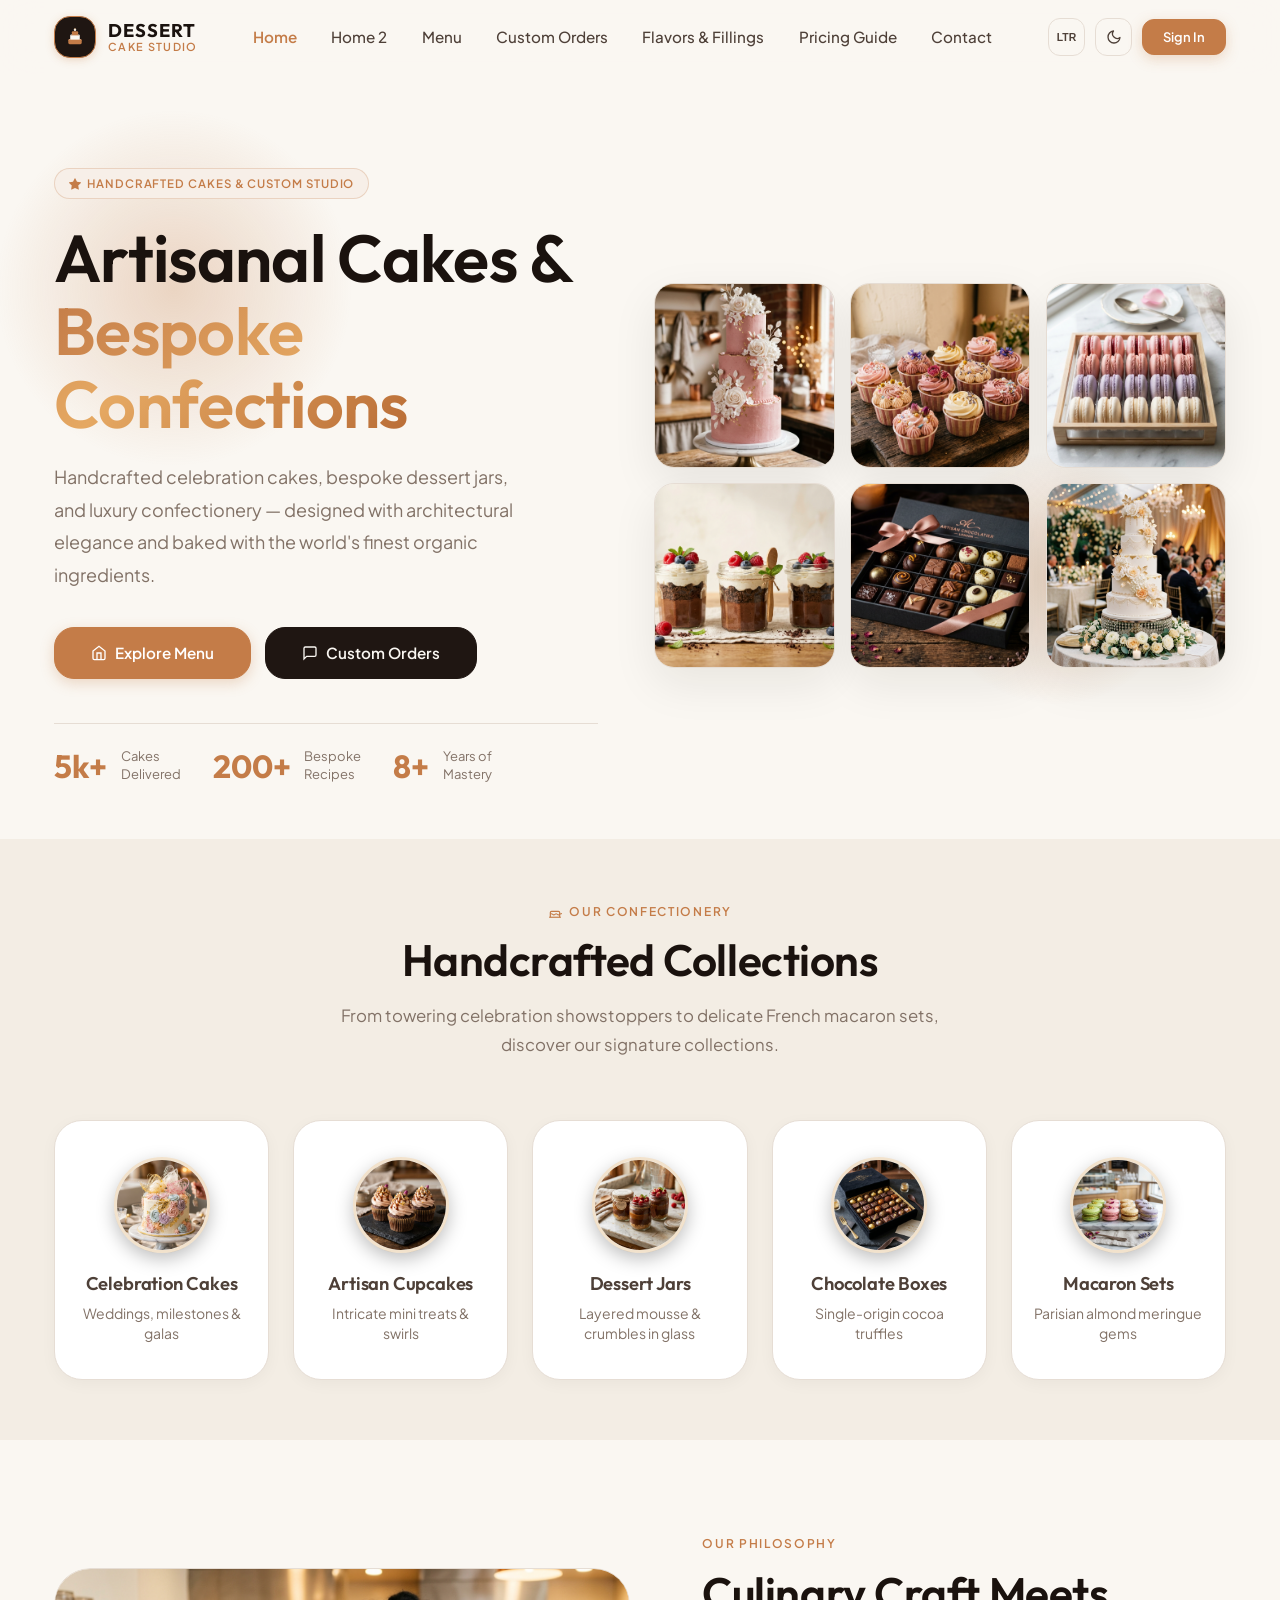
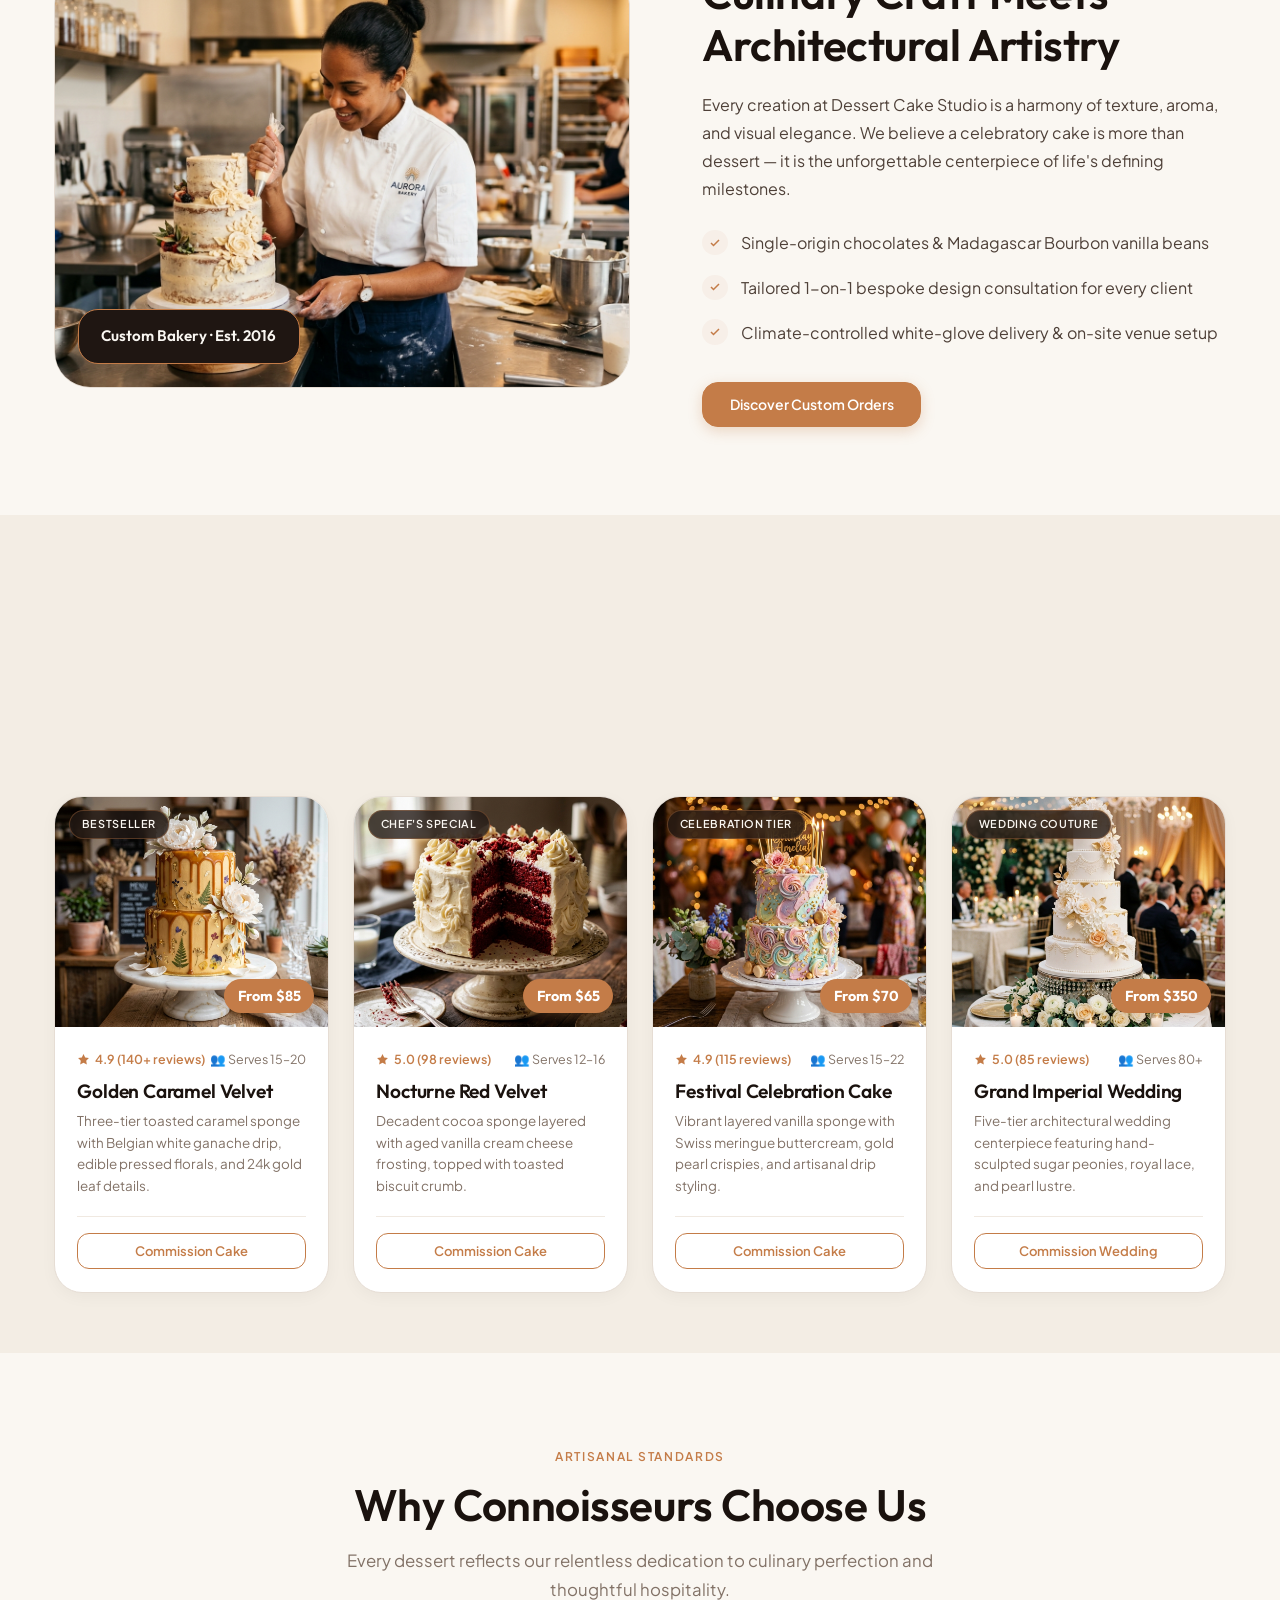
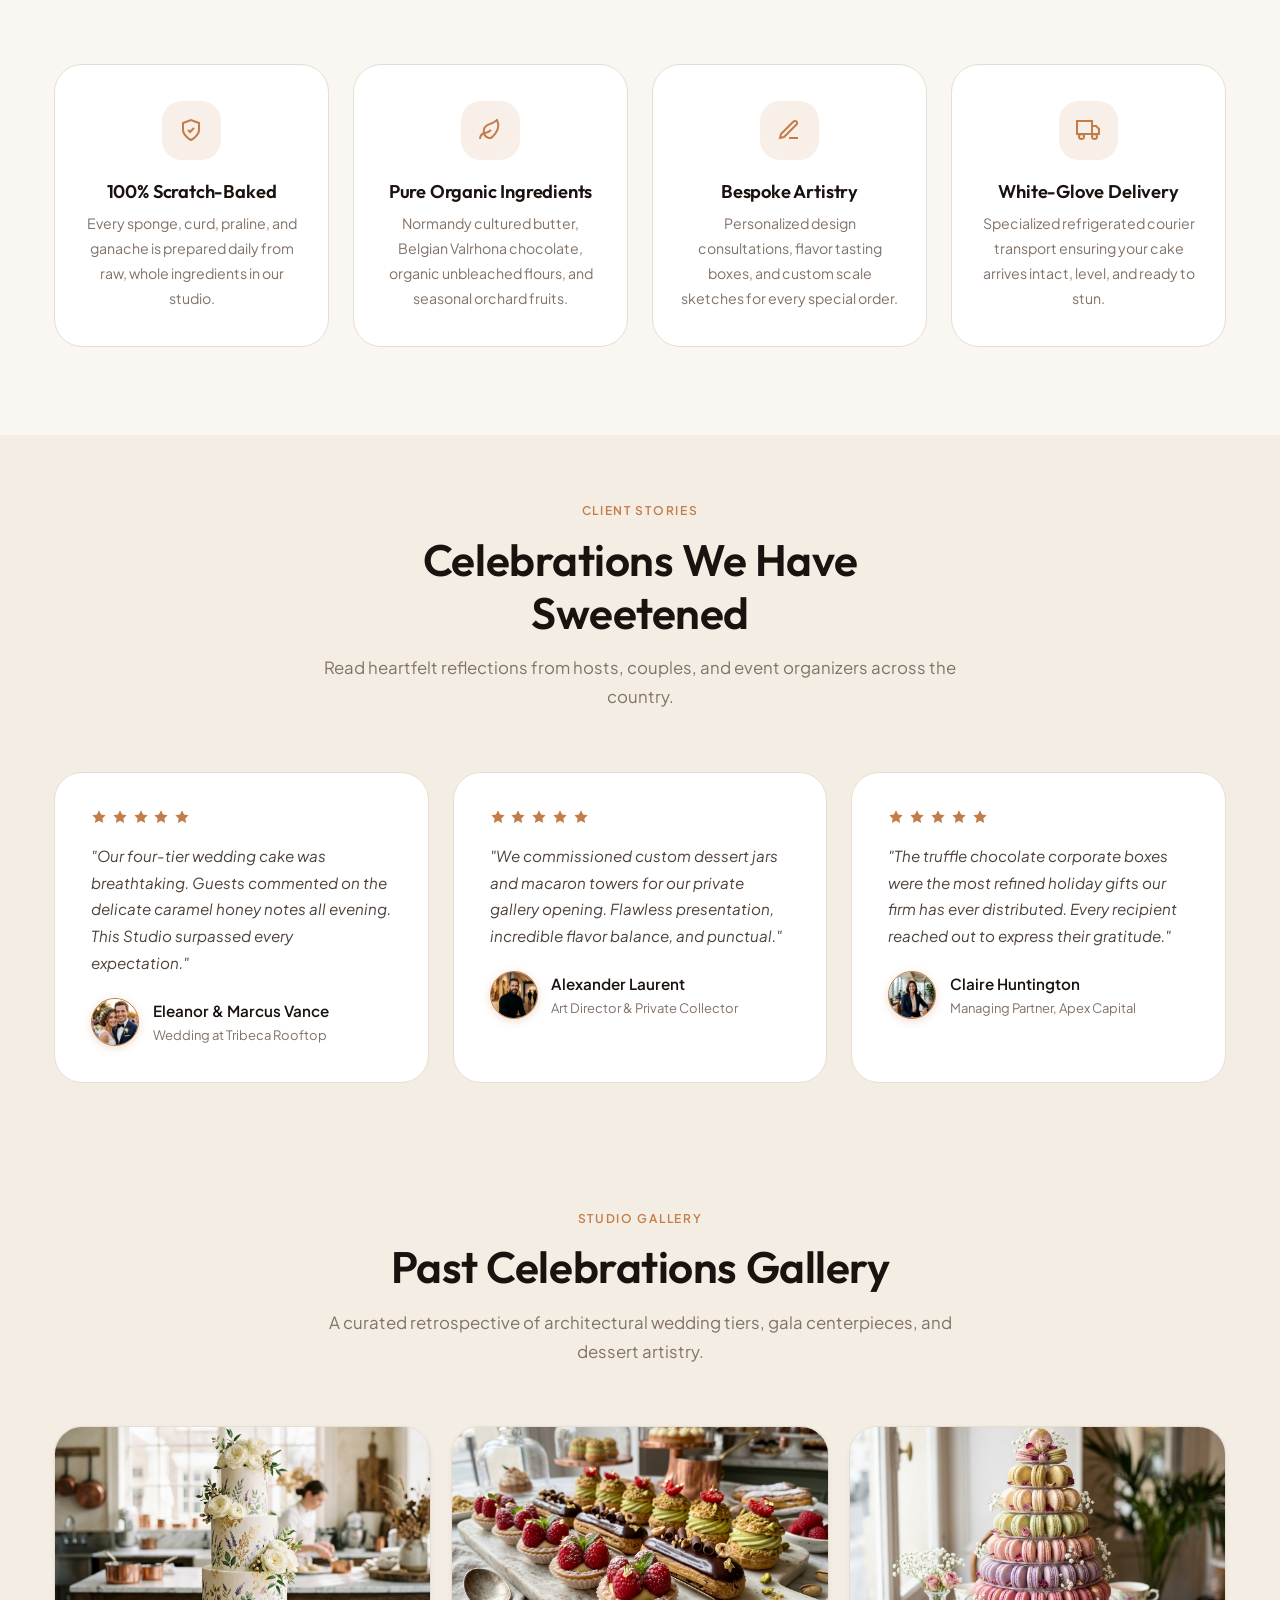
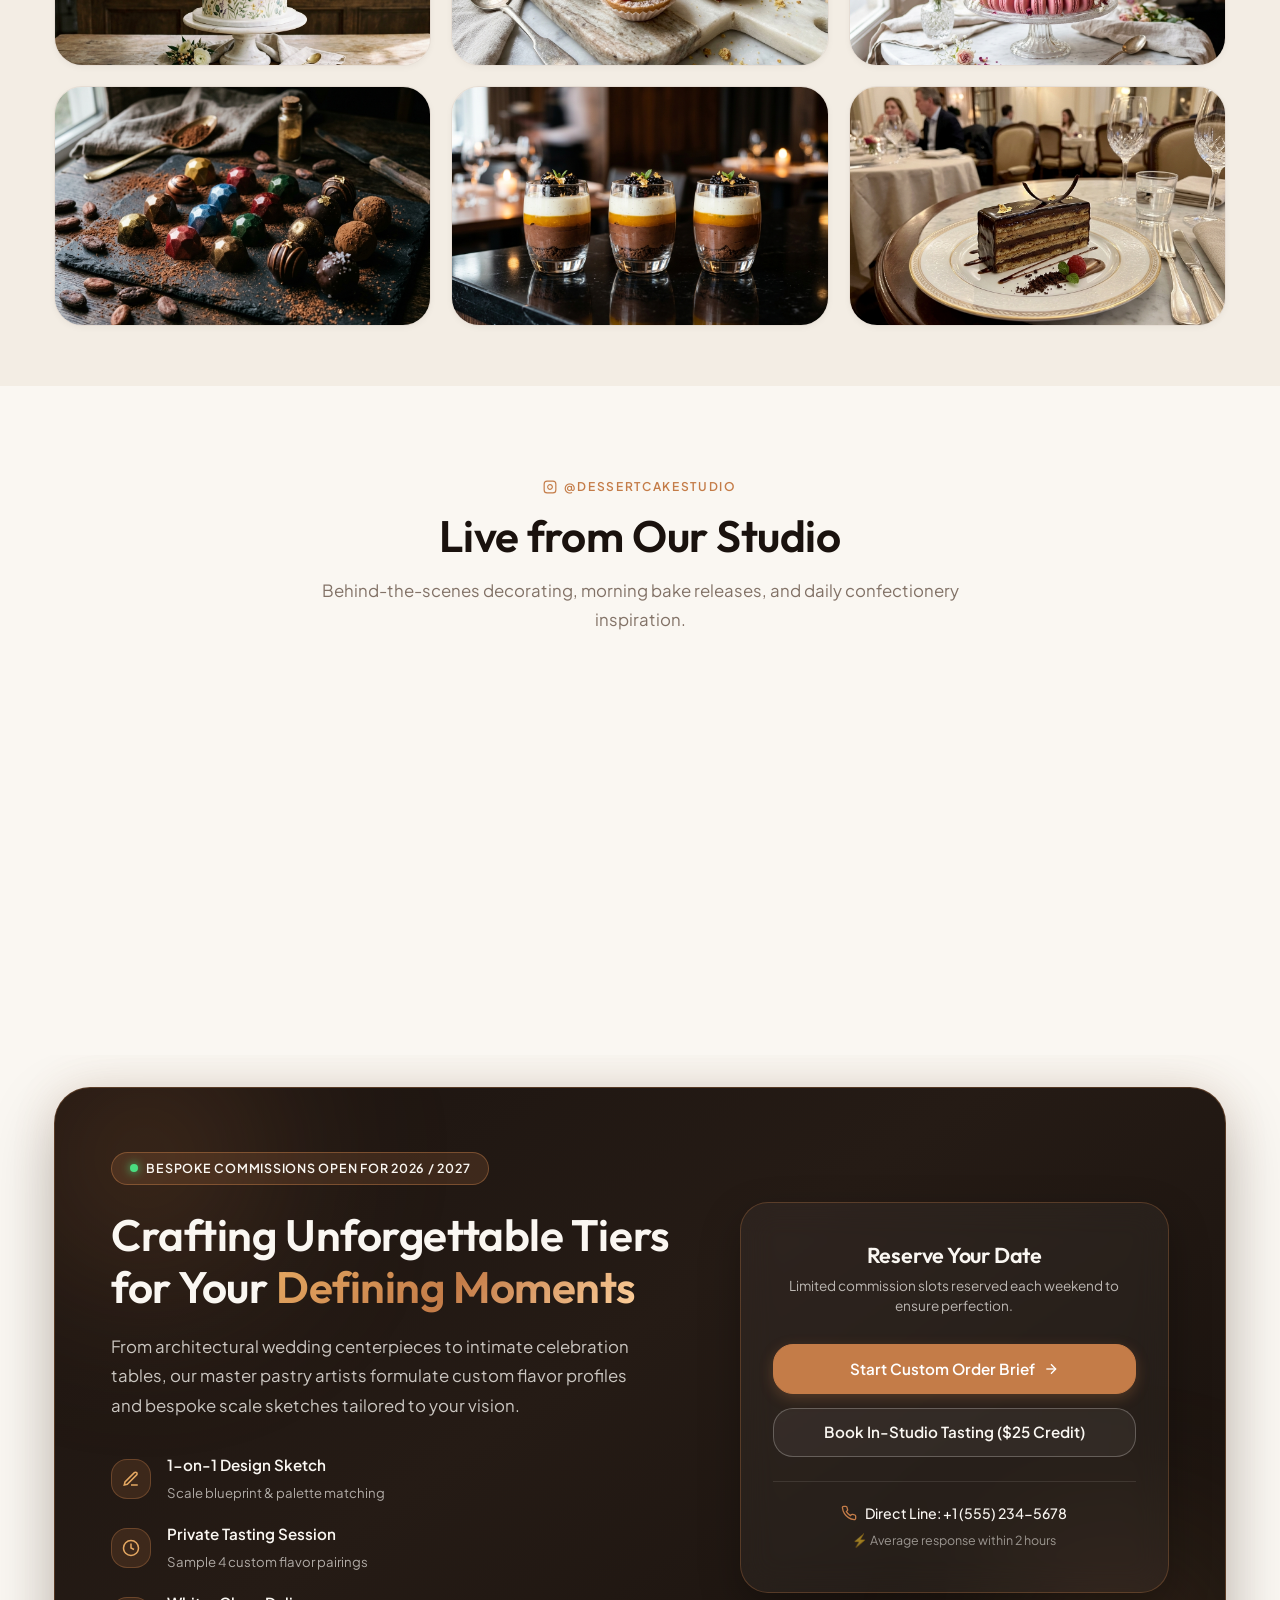
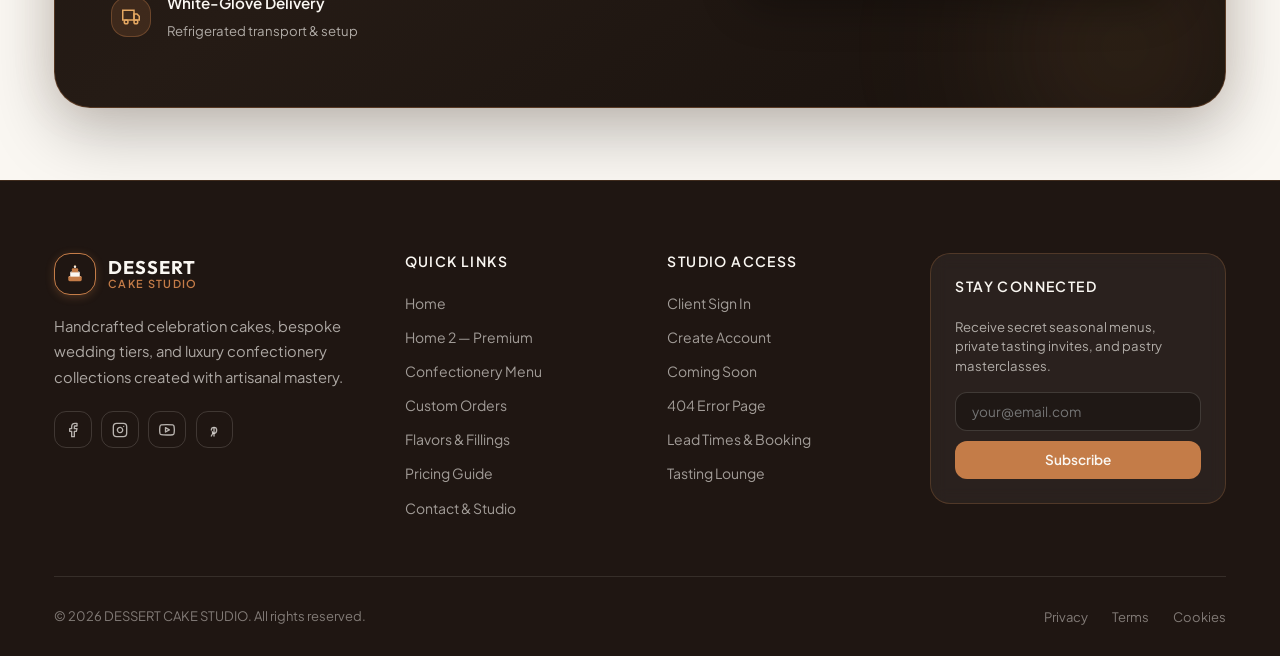
==== commit a21ac54e: "fix" ====
--- a/index.html
+++ b/index.html
@@ -430,60 +430,60 @@
         <div class="insta-track">
             <!-- Set 1 -->
             <div class="insta-card">
-                <img src="assets/images/hero_cake_1788076593806.jpg" alt="Instagram: Caramel tier" loading="lazy">
-            </div>
-            <div class="insta-card">
-                <img src="assets/images/cupcakes_display_1788076606150.jpg" alt="Instagram: Swirl cupcakes" loading="lazy">
-            </div>
-            <div class="insta-card">
-                <img src="assets/images/baking_ingredients_1788076798244.jpg" alt="Instagram: Organic ingredients" loading="lazy">
-            </div>
-            <div class="insta-card">
-                <img src="assets/images/macarons_set_1788076664155.jpg" alt="Instagram: French macarons" loading="lazy">
-            </div>
-            <div class="insta-card">
-                <img src="assets/images/red_velvet_cake_1788076853825.jpg" alt="Instagram: Red velvet cake" loading="lazy">
-            </div>
-            <div class="insta-card">
-                <img src="assets/images/chocolate_boxes_1788076650313.jpg" alt="Instagram: Dark truffles" loading="lazy">
-            </div>
-            <div class="insta-card">
-                <img src="assets/images/celebration_cake_1788076709183.jpg" alt="Instagram: Celebration cake" loading="lazy">
-            </div>
-            <div class="insta-card">
-                <img src="assets/images/wedding_cake_1788076737330.jpg" alt="Instagram: Wedding tier" loading="lazy">
-            </div>
-            <div class="insta-card">
-                <img src="assets/images/dessert_jars_1788076620637.jpg" alt="Instagram: Dessert jars" loading="lazy">
+                <img src="assets/images/insta_chef_decorating_1788100997465.jpg" alt="Instagram: Master chef applying edible gold leaf to celebration cake" loading="lazy">
+            </div>
+            <div class="insta-card">
+                <img src="assets/images/insta_fresh_croissants_1788101019321.jpg" alt="Instagram: Morning bake artisan French croissants" loading="lazy">
+            </div>
+            <div class="insta-card">
+                <img src="assets/images/insta_berry_tartlets_1788101046998.jpg" alt="Instagram: Fresh wild berry and vanilla bean tartlets" loading="lazy">
+            </div>
+            <div class="insta-card">
+                <img src="assets/images/insta_painting_truffles_1788101070083.jpg" alt="Instagram: Hand-painting geometric chocolate bonbons" loading="lazy">
+            </div>
+            <div class="insta-card">
+                <img src="assets/images/insta_piping_choux_1788101094431.jpg" alt="Instagram: Piping Madagascar vanilla chantilly on Paris-Brest" loading="lazy">
+            </div>
+            <div class="insta-card">
+                <img src="assets/images/insta_pavlova_passion_1788101142282.jpg" alt="Instagram: Mini passionfruit and fig pavlovas" loading="lazy">
+            </div>
+            <div class="insta-card">
+                <img src="assets/images/insta_torch_meringue_1788101170986.jpg" alt="Instagram: Torching Italian meringue on lemon tart" loading="lazy">
+            </div>
+            <div class="insta-card">
+                <img src="assets/images/insta_verrines_flight_1788101201311.jpg" alt="Instagram: Layered dessert verrines tasting flight" loading="lazy">
+            </div>
+            <div class="insta-card">
+                <img src="assets/images/insta_cake_sculpture_1788101233059.jpg" alt="Instagram: Architectural cake tier with sugar sails" loading="lazy">
             </div>
 
             <!-- Set 2 (Seamless loop duplicate) -->
             <div class="insta-card">
-                <img src="assets/images/hero_cake_1788076593806.jpg" alt="Instagram: Caramel tier" loading="lazy">
-            </div>
-            <div class="insta-card">
-                <img src="assets/images/cupcakes_display_1788076606150.jpg" alt="Instagram: Swirl cupcakes" loading="lazy">
-            </div>
-            <div class="insta-card">
-                <img src="assets/images/baking_ingredients_1788076798244.jpg" alt="Instagram: Organic ingredients" loading="lazy">
-            </div>
-            <div class="insta-card">
-                <img src="assets/images/macarons_set_1788076664155.jpg" alt="Instagram: French macarons" loading="lazy">
-            </div>
-            <div class="insta-card">
-                <img src="assets/images/red_velvet_cake_1788076853825.jpg" alt="Instagram: Red velvet cake" loading="lazy">
-            </div>
-            <div class="insta-card">
-                <img src="assets/images/chocolate_boxes_1788076650313.jpg" alt="Instagram: Dark truffles" loading="lazy">
-            </div>
-            <div class="insta-card">
-                <img src="assets/images/celebration_cake_1788076709183.jpg" alt="Instagram: Celebration cake" loading="lazy">
-            </div>
-            <div class="insta-card">
-                <img src="assets/images/wedding_cake_1788076737330.jpg" alt="Instagram: Wedding tier" loading="lazy">
-            </div>
-            <div class="insta-card">
-                <img src="assets/images/dessert_jars_1788076620637.jpg" alt="Instagram: Dessert jars" loading="lazy">
+                <img src="assets/images/insta_chef_decorating_1788100997465.jpg" alt="Instagram: Master chef applying edible gold leaf to celebration cake" loading="lazy">
+            </div>
+            <div class="insta-card">
+                <img src="assets/images/insta_fresh_croissants_1788101019321.jpg" alt="Instagram: Morning bake artisan French croissants" loading="lazy">
+            </div>
+            <div class="insta-card">
+                <img src="assets/images/insta_berry_tartlets_1788101046998.jpg" alt="Instagram: Fresh wild berry and vanilla bean tartlets" loading="lazy">
+            </div>
+            <div class="insta-card">
+                <img src="assets/images/insta_painting_truffles_1788101070083.jpg" alt="Instagram: Hand-painting geometric chocolate bonbons" loading="lazy">
+            </div>
+            <div class="insta-card">
+                <img src="assets/images/insta_piping_choux_1788101094431.jpg" alt="Instagram: Piping Madagascar vanilla chantilly on Paris-Brest" loading="lazy">
+            </div>
+            <div class="insta-card">
+                <img src="assets/images/insta_pavlova_passion_1788101142282.jpg" alt="Instagram: Mini passionfruit and fig pavlovas" loading="lazy">
+            </div>
+            <div class="insta-card">
+                <img src="assets/images/insta_torch_meringue_1788101170986.jpg" alt="Instagram: Torching Italian meringue on lemon tart" loading="lazy">
+            </div>
+            <div class="insta-card">
+                <img src="assets/images/insta_verrines_flight_1788101201311.jpg" alt="Instagram: Layered dessert verrines tasting flight" loading="lazy">
+            </div>
+            <div class="insta-card">
+                <img src="assets/images/insta_cake_sculpture_1788101233059.jpg" alt="Instagram: Architectural cake tier with sugar sails" loading="lazy">
             </div>
         </div>
     </div>
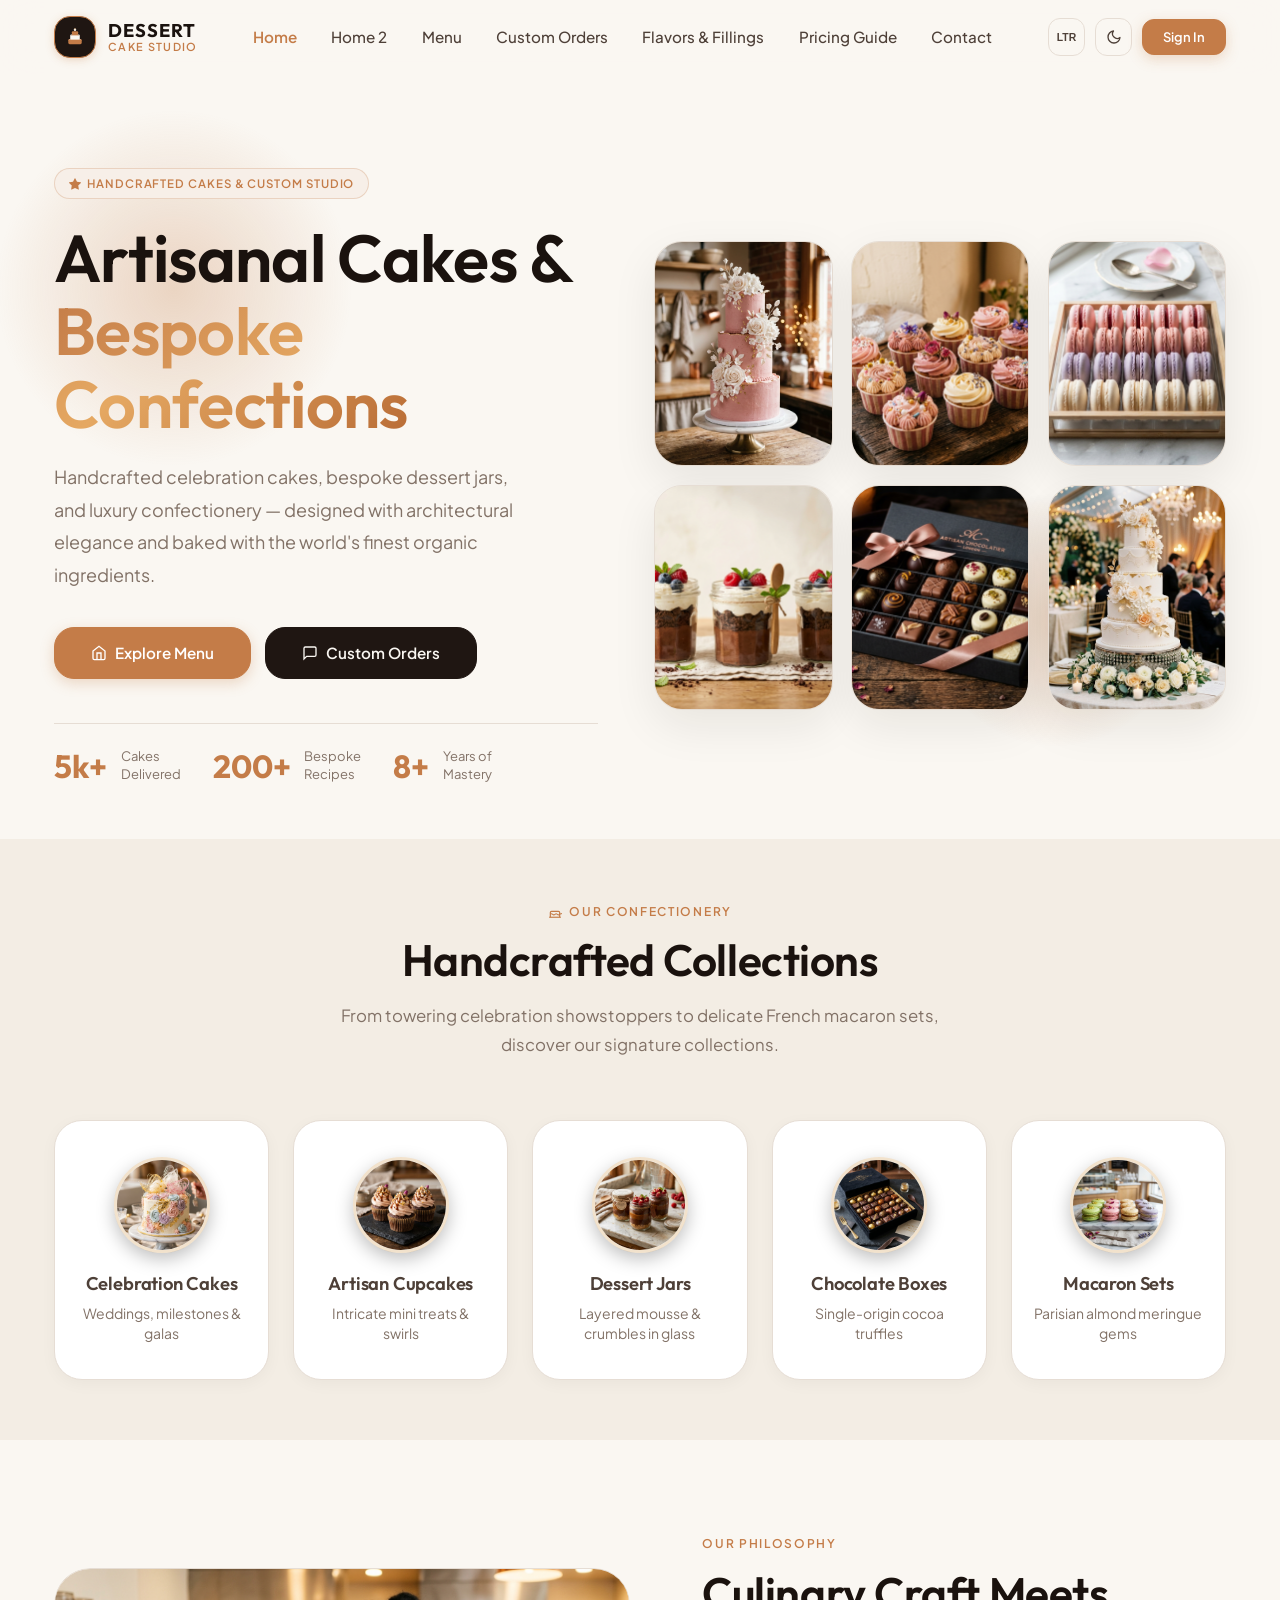
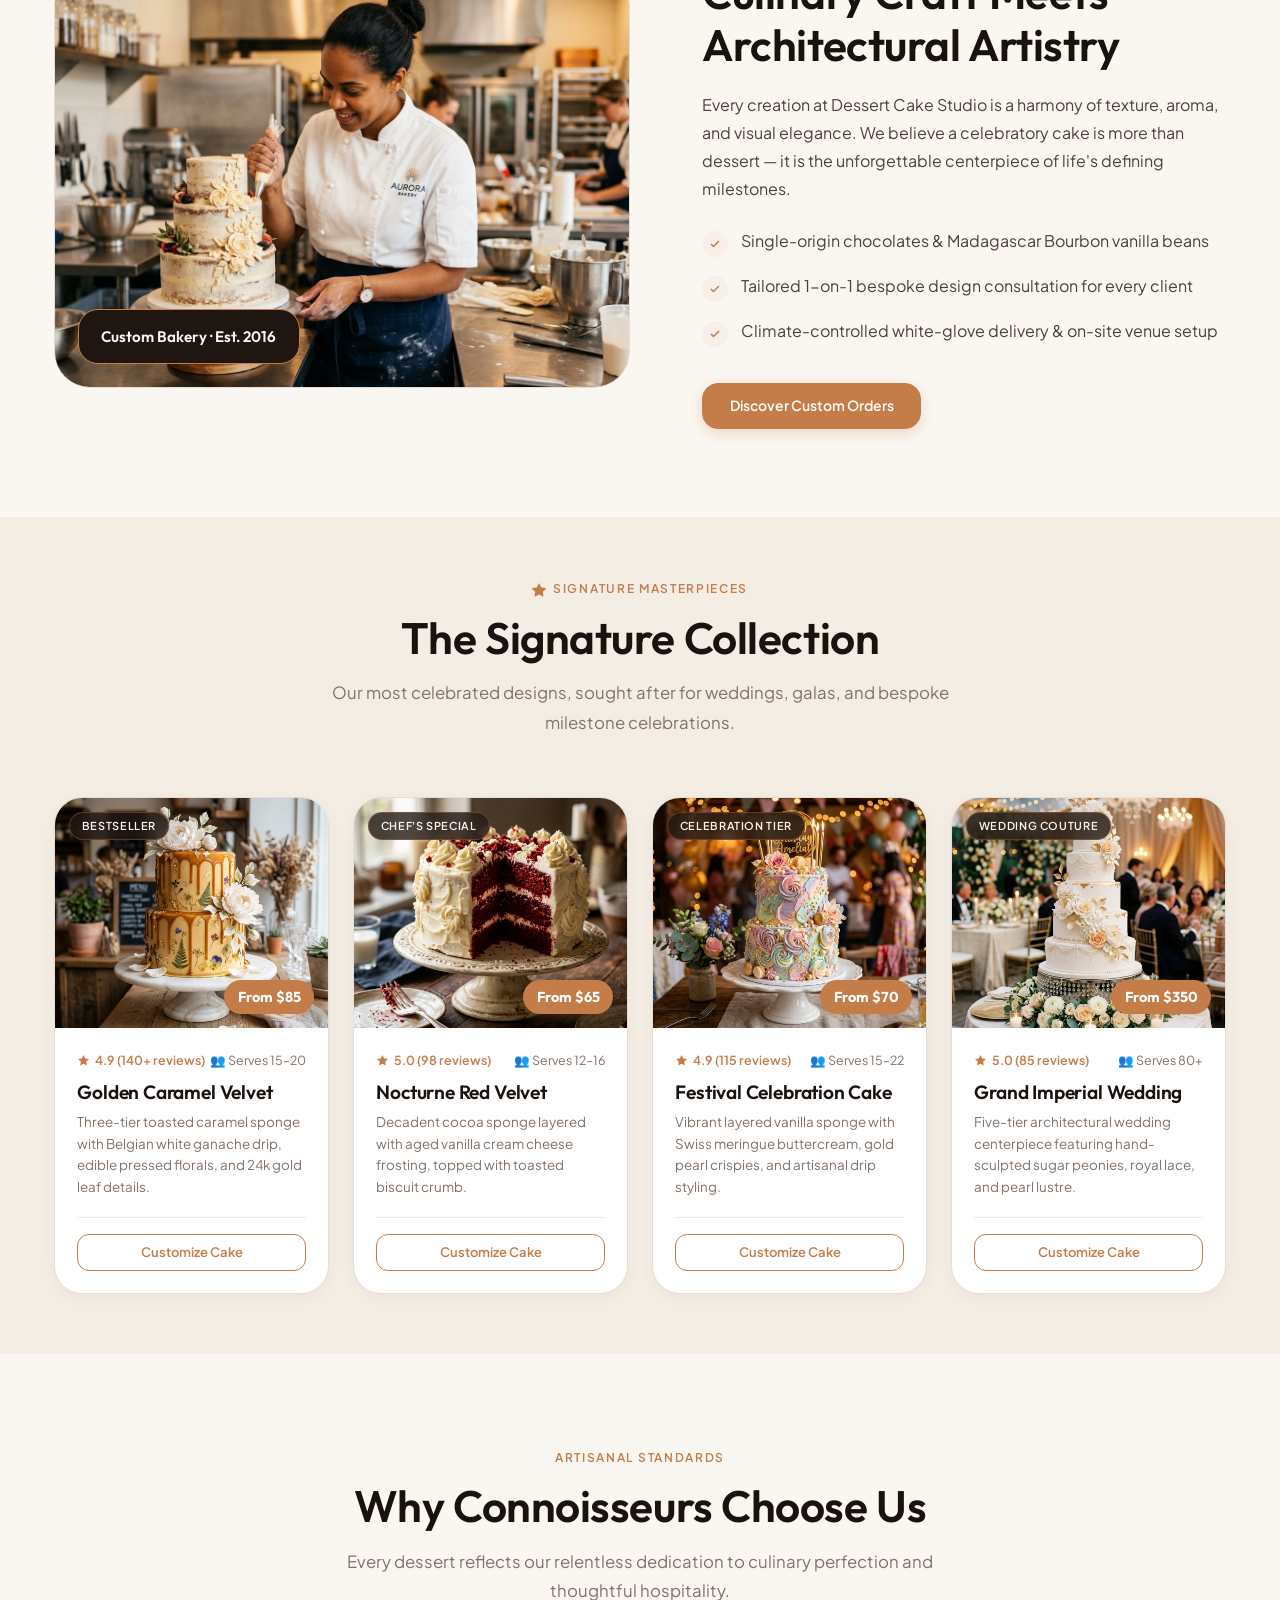
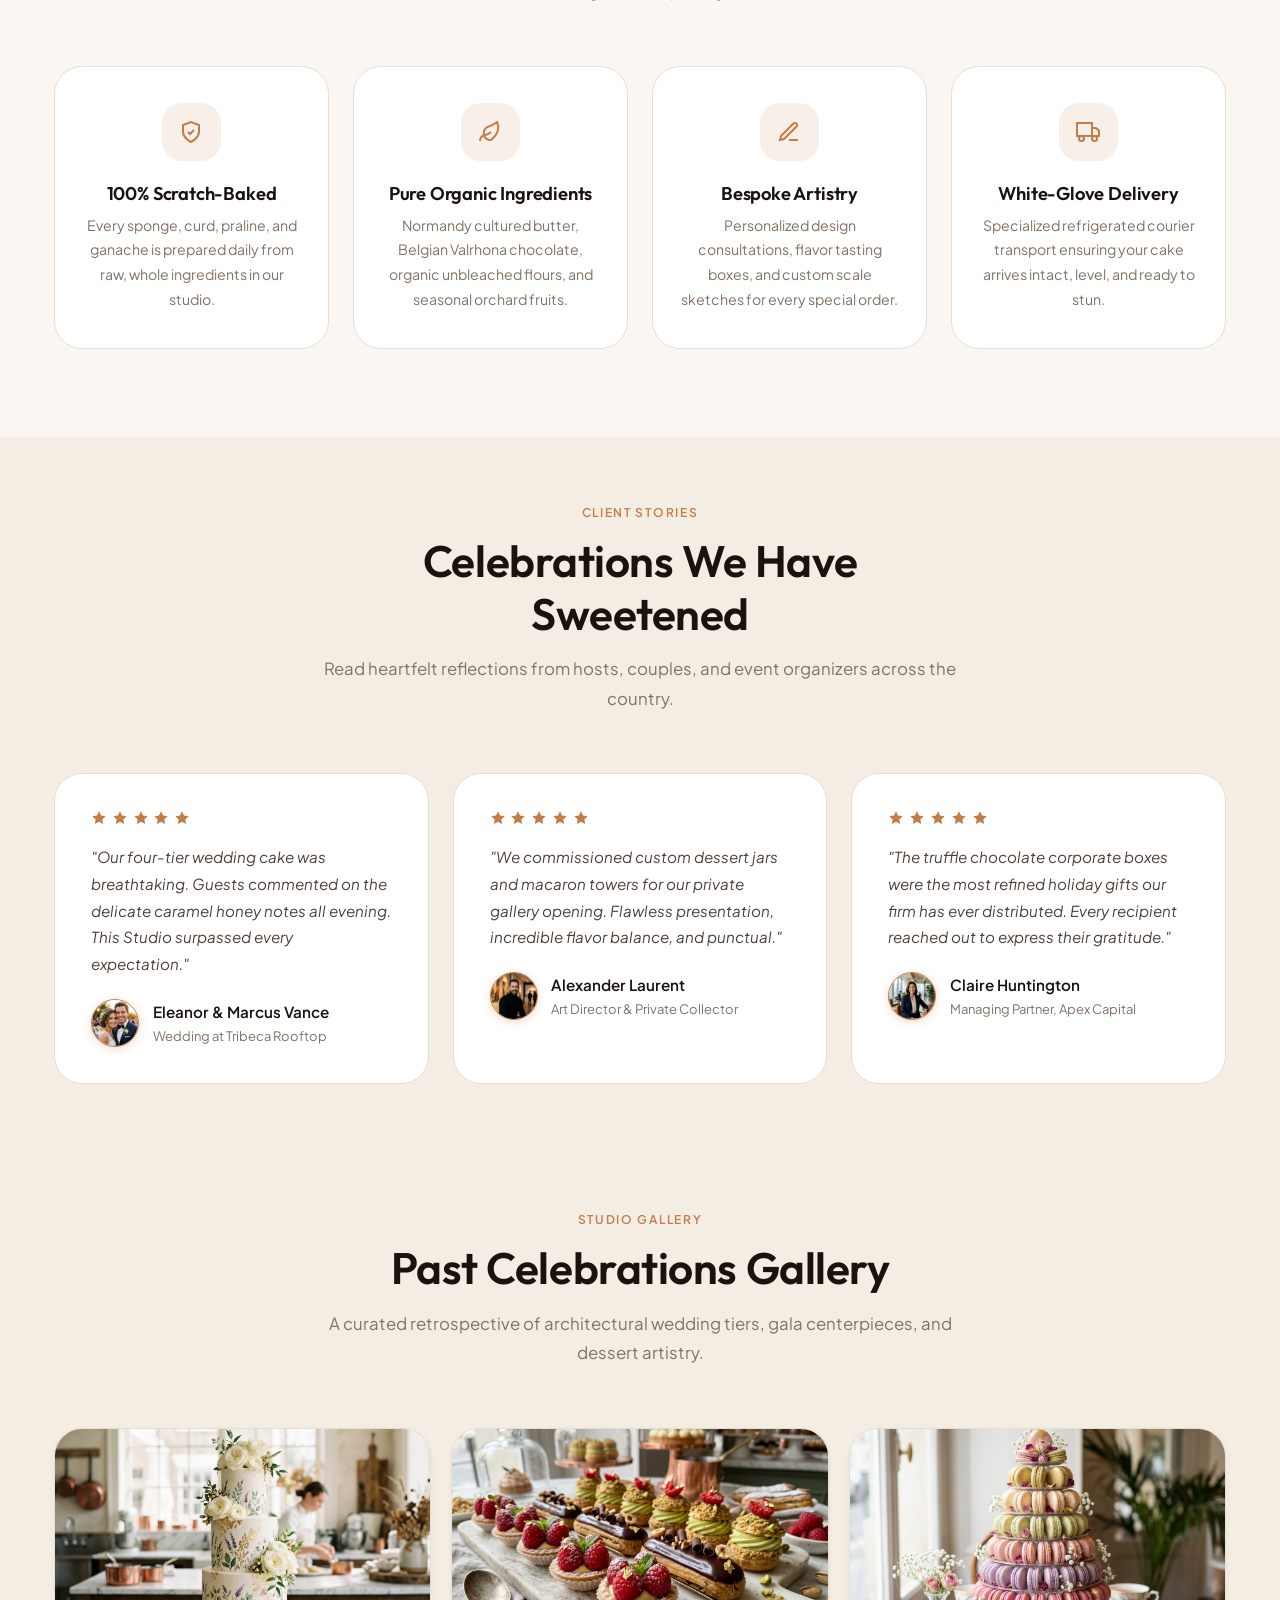
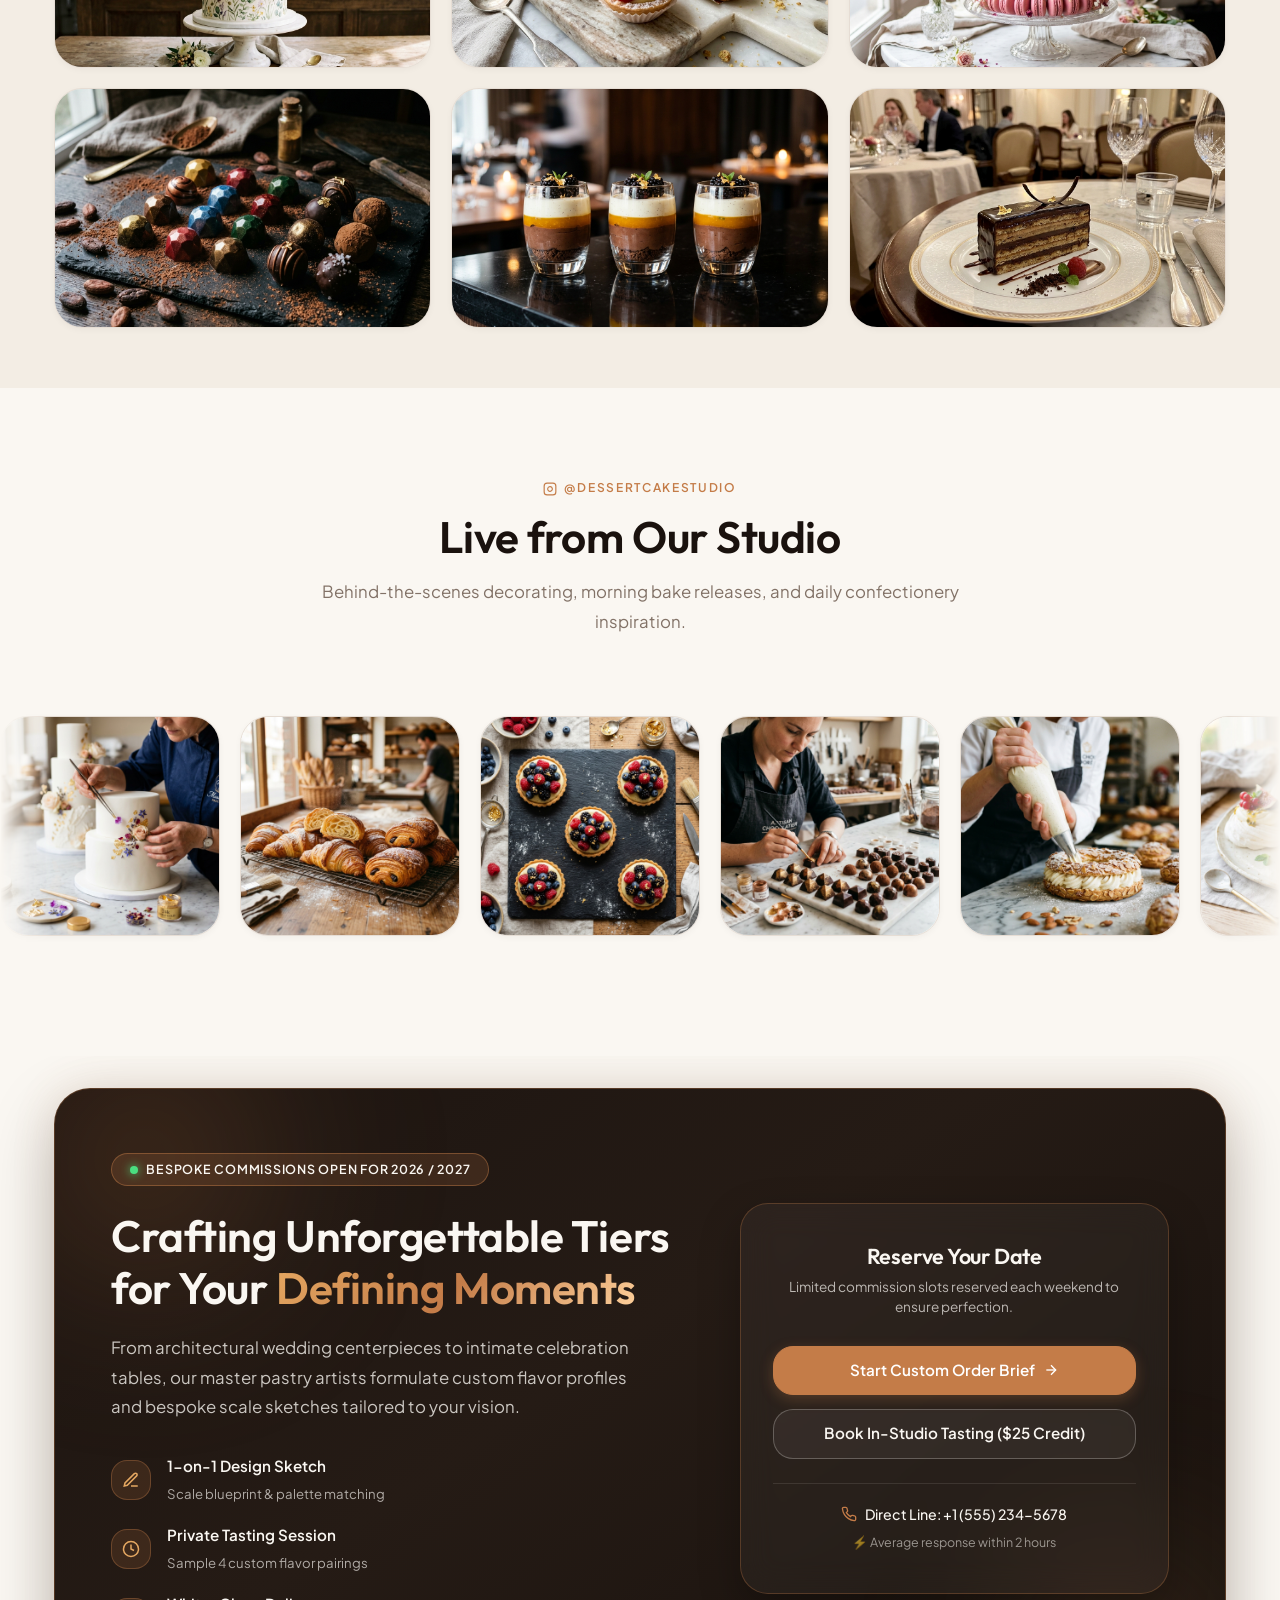
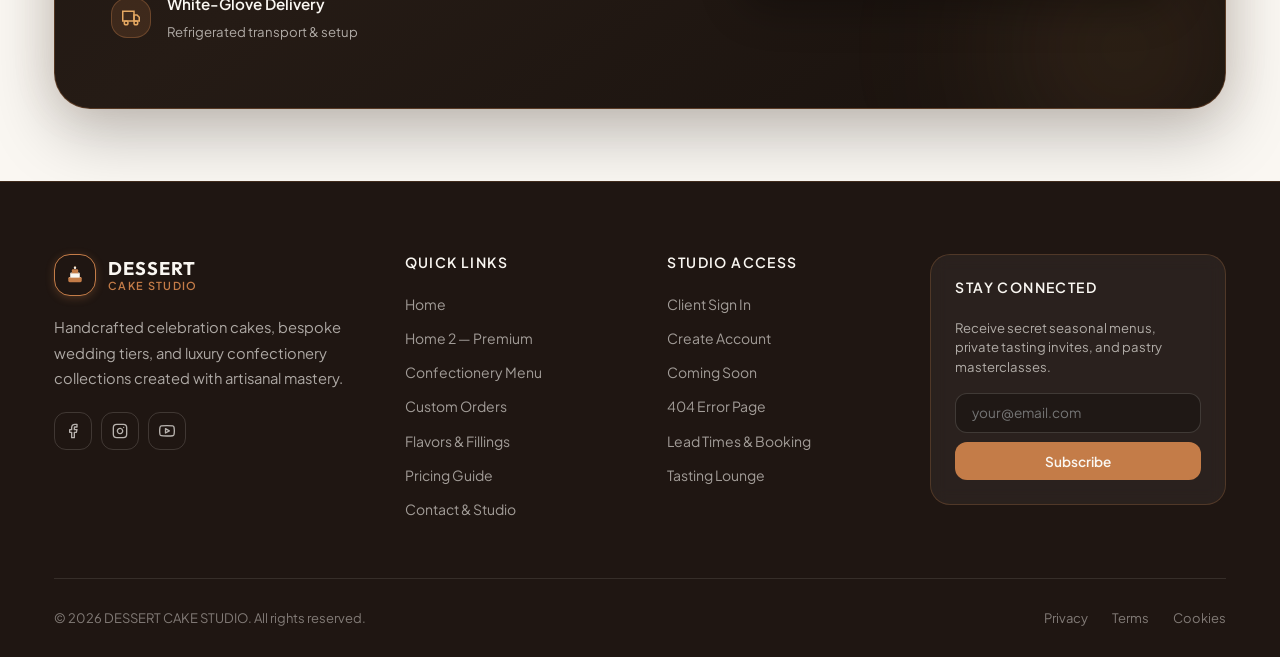
==== commit ac976ad3: "fix" ====
--- a/index.html
+++ b/index.html
@@ -195,7 +195,7 @@
                     <h3>Golden Caramel Velvet</h3>
                     <p>Three-tier toasted caramel sponge with Belgian white ganache drip, edible pressed florals, and 24k gold leaf details.</p>
                     <div class="signature-card-footer">
-                        <a href="custom-orders.html" class="btn btn-outline btn-sm w-full">Commission Cake</a>
+                        <a href="custom-orders.html" class="btn btn-outline btn-sm w-full">Customize Cake</a>
                     </div>
                 </div>
             </div>
@@ -218,7 +218,7 @@
                     <h3>Nocturne Red Velvet</h3>
                     <p>Decadent cocoa sponge layered with aged vanilla cream cheese frosting, topped with toasted biscuit crumb.</p>
                     <div class="signature-card-footer">
-                        <a href="custom-orders.html" class="btn btn-outline btn-sm w-full">Commission Cake</a>
+                        <a href="custom-orders.html" class="btn btn-outline btn-sm w-full">Customize Cake</a>
                     </div>
                 </div>
             </div>
@@ -241,7 +241,7 @@
                     <h3>Festival Celebration Cake</h3>
                     <p>Vibrant layered vanilla sponge with Swiss meringue buttercream, gold pearl crispies, and artisanal drip styling.</p>
                     <div class="signature-card-footer">
-                        <a href="custom-orders.html" class="btn btn-outline btn-sm w-full">Commission Cake</a>
+                        <a href="custom-orders.html" class="btn btn-outline btn-sm w-full">Customize Cake</a>
                     </div>
                 </div>
             </div>
@@ -264,7 +264,7 @@
                     <h3>Grand Imperial Wedding</h3>
                     <p>Five-tier architectural wedding centerpiece featuring hand-sculpted sugar peonies, royal lace, and pearl lustre.</p>
                     <div class="signature-card-footer">
-                        <a href="custom-orders.html" class="btn btn-outline btn-sm w-full">Commission Wedding</a>
+                        <a href="custom-orders.html" class="btn btn-outline btn-sm w-full">Customize Cake</a>
                     </div>
                 </div>
             </div>
--- a/style.css
+++ b/style.css
@@ -848,14 +848,57 @@
     .footer-grid {
         grid-template-columns: 1fr;
         text-align: center;
-    }
-    .footer-social { justify-content: center; }
+        gap: 2.25rem;
+    }
+    .footer-brand {
+        display: flex;
+        flex-direction: column;
+        align-items: center;
+        text-align: center;
+    }
+    .footer-logo {
+        justify-content: center;
+        margin-left: auto !important;
+        margin-right: auto !important;
+    }
+    .footer-brand-text {
+        text-align: center;
+        margin-left: auto;
+        margin-right: auto;
+        max-width: 480px;
+    }
+    .footer-social {
+        justify-content: center;
+    }
+    .footer-col {
+        display: flex;
+        flex-direction: column;
+        align-items: center;
+        text-align: center;
+    }
+    .footer-col-title {
+        text-align: center;
+    }
+    .footer-links {
+        align-items: center;
+        text-align: center;
+    }
+    .footer-newsletter-card {
+        text-align: center;
+        max-width: 440px;
+        margin: 0 auto;
+    }
+    .footer-newsletter-form {
+        margin: 0 auto;
+    }
     .footer-bottom {
         flex-direction: column;
         gap: 0.85rem;
         text-align: center;
     }
-    .footer-bottom-links { justify-content: center; }
+    .footer-bottom-links {
+        justify-content: center;
+    }
 }
 
 /* ===== ANIMATIONS ===== */
@@ -1010,21 +1053,21 @@
 .hero-collage-grid {
     display: grid;
     grid-template-columns: repeat(3, 1fr);
-    gap: 0.95rem;
+    gap: 1.15rem;
     position: relative;
     width: 100%;
-    max-width: 600px;
+    max-width: 650px;
     z-index: 1;
 }
 
 .collage-item {
     position: relative;
-    border-radius: var(--radius-xl);
+    border-radius: var(--radius-2xl);
     overflow: hidden;
     box-shadow: var(--shadow-lg);
     border: 1.5px solid var(--border-default);
     background: var(--bg-surface);
-    height: 185px;
+    height: 225px;
     cursor: pointer;
     transition: transform 0.45s cubic-bezier(0.16, 1, 0.3, 1), box-shadow 0.45s ease, border-color 0.4s ease;
 }
@@ -1093,53 +1136,71 @@
 @media (max-width: 1024px) {
     #hero {
         padding-top: 80px;
-        padding-bottom: 2rem;
+        padding-bottom: 2.5rem;
     }
     .hero-split {
         grid-template-columns: 1fr;
         text-align: center;
         min-height: auto;
         padding: 0.5rem 0;
+        gap: 2.5rem;
+    }
+    .hero-content {
+        order: 1;
     }
     .hero-content .lead { margin: 0 auto 2rem; }
     .hero-ctas { justify-content: center; }
     .hero-stats { justify-content: center; }
-    .hero-image-wrap { order: -1; }
+    .hero-image-wrap {
+        order: 2;
+    }
     .hero-collage-grid {
-        max-width: 500px;
-        margin: 0 auto 1.5rem;
+        max-width: 660px;
+        margin: 0 auto;
+        gap: 1.1rem;
     }
     .collage-item {
-        height: 220px;
+        height: 235px;
     }
 }
 
 @media (max-width: 768px) {
     #hero {
         padding-top: 76px;
-        padding-bottom: 1.5rem;
+        padding-bottom: 2rem;
     }
     .hero-content h1 { font-size: clamp(2.2rem, 7.5vw, 3.15rem); }
     .hero-stats { gap: 1.25rem; }
     .hero-collage-grid {
-        max-width: 340px;
-        gap: 0.75rem;
+        max-width: 580px;
+        gap: 0.95rem;
     }
     .collage-item {
-        height: 155px;
+        height: 195px;
         border-radius: var(--radius-xl);
     }
 }
 
-/* ===== HERO — HOME 2 (LUXURY CINEMATIC NOIR) ===== */
+@media (max-width: 480px) {
+    .hero-collage-grid {
+        max-width: 100%;
+        gap: 0.65rem;
+    }
+    .collage-item {
+        height: 145px;
+        border-radius: var(--radius-lg);
+    }
+}
+
+/* ===== HERO — HOME 2 (LUXURY CINEMATIC NOIR WITH SIDE SLIDER) ===== */
 .hero-cinematic {
     position: relative;
     min-height: 100vh;
     display: flex;
     align-items: center;
     justify-content: center;
-    text-align: center;
     overflow: hidden;
+    padding: 7.5rem 0 5rem;
 }
 
 .hero-cinematic-bg {
@@ -1158,23 +1219,38 @@
 .hero-cinematic-overlay {
     position: absolute;
     inset: 0;
-    background: linear-gradient(180deg, rgba(18, 14, 12, 0.7) 0%, rgba(18, 14, 12, 0.88) 100%);
+    background: radial-gradient(circle at 75% 50%, rgba(18, 14, 12, 0.6) 0%, rgba(18, 14, 12, 0.92) 85%);
     z-index: 1;
 }
 
-.hero-cinematic-content {
+.hero-cinematic-container {
     position: relative;
     z-index: 2;
-    max-width: 760px;
-    padding: 2rem;
+    width: 100%;
+}
+
+.hero-cinematic-grid {
+    display: grid;
+    grid-template-columns: 1.15fr 1fr;
+    gap: 3.5rem;
+    align-items: center;
+}
+
+.hero-cinematic-content {
+    text-align: left;
+    max-width: 600px;
+}
+
+[dir="rtl"] .hero-cinematic-content {
+    text-align: right;
 }
 
 .hero-cinematic-content h1 {
-    font-size: clamp(2.6rem, 6.5vw, 4.75rem);
+    font-size: clamp(2.4rem, 5vw, 4.2rem);
     font-weight: 600;
     color: #FAF7F2;
-    line-height: 1.1;
-    margin-bottom: 1.5rem;
+    line-height: 1.12;
+    margin-bottom: 1.35rem;
 }
 
 .hero-cinematic-content h1 .accent {
@@ -1185,13 +1261,277 @@
 }
 
 .hero-cinematic-content p {
-    color: rgba(250, 247, 242, 0.8);
-    font-size: 1.15rem;
-    line-height: 1.8;
-    margin-bottom: 2.75rem;
-    max-width: 580px;
-    margin-left: auto;
-    margin-right: auto;
+    color: rgba(250, 247, 242, 0.82);
+    font-size: 1.1rem;
+    line-height: 1.75;
+    margin-bottom: 2.25rem;
+    max-width: 520px;
+}
+
+.hero-cinematic-actions {
+    display: flex;
+    gap: 1rem;
+    align-items: center;
+    flex-wrap: wrap;
+}
+
+.hero-btn-secondary {
+    background: rgba(255, 255, 255, 0.06);
+    color: #FAF7F2;
+    border: 1px solid rgba(250, 247, 242, 0.4);
+    backdrop-filter: blur(8px);
+    -webkit-backdrop-filter: blur(8px);
+    transition: var(--transition-fast);
+}
+
+.hero-btn-secondary:hover {
+    background: rgba(255, 255, 255, 0.15);
+    border-color: var(--primary);
+    color: #FFFFFF;
+    transform: translateY(-2px);
+}
+
+/* ─── Hero 3-Image Slider Card ────────────────────────── */
+.hero-slider-wrap {
+    position: relative;
+    width: 100%;
+    max-width: 520px;
+    margin: 0 auto;
+}
+
+.hero-slider-card {
+    position: relative;
+    width: 100%;
+    height: 480px;
+    border-radius: var(--radius-2xl);
+    overflow: hidden;
+    border: 1.5px solid rgba(196, 124, 72, 0.35);
+    box-shadow: 0 24px 60px rgba(0, 0, 0, 0.7), 0 0 40px rgba(196, 124, 72, 0.15);
+    background: #181311;
+}
+
+.hero-slider-slides {
+    position: relative;
+    width: 100%;
+    height: 100%;
+}
+
+.hero-slide {
+    position: absolute;
+    inset: 0;
+    opacity: 0;
+    visibility: hidden;
+    transition: opacity 0.8s cubic-bezier(0.4, 0, 0.2, 1), transform 0.8s cubic-bezier(0.4, 0, 0.2, 1);
+    transform: scale(1.04);
+}
+
+.hero-slide.active {
+    opacity: 1;
+    visibility: visible;
+    transform: scale(1);
+}
+
+.hero-slide img {
+    width: 100%;
+    height: 100%;
+    object-fit: cover;
+}
+
+.hero-slide-caption {
+    position: absolute;
+    bottom: 0;
+    left: 0;
+    right: 0;
+    padding: 2.25rem 1.5rem 1.5rem;
+    background: linear-gradient(0deg, rgba(18, 14, 12, 0.95) 0%, rgba(18, 14, 12, 0.75) 60%, transparent 100%);
+    color: #FAF7F2;
+    text-align: left;
+    backdrop-filter: blur(4px);
+    -webkit-backdrop-filter: blur(4px);
+}
+
+[dir="rtl"] .hero-slide-caption {
+    text-align: right;
+}
+
+.hero-slide-caption .slide-badge {
+    display: inline-block;
+    font-size: 0.6875rem;
+    font-weight: 700;
+    text-transform: uppercase;
+    letter-spacing: 0.1em;
+    padding: 0.25rem 0.65rem;
+    border-radius: var(--radius-full);
+    background: var(--primary);
+    color: #FFFFFF;
+    margin-bottom: 0.45rem;
+}
+
+.hero-slide-caption h4 {
+    font-family: var(--font-heading);
+    font-size: 1.25rem;
+    font-weight: 600;
+    color: #FAF7F2;
+    margin-bottom: 0.25rem;
+}
+
+.hero-slide-caption p {
+    font-size: 0.85rem;
+    color: rgba(250, 247, 242, 0.75);
+    margin: 0;
+    line-height: 1.4;
+}
+
+/* Slider Dot Indicators (Positioned Below Card) */
+.hero-slider-dots {
+    display: flex;
+    justify-content: center;
+    align-items: center;
+    gap: 0.65rem;
+    margin-top: 1.35rem;
+    z-index: 10;
+    position: relative;
+}
+
+.hero-slider-dot {
+    width: 0.65rem;
+    height: 0.65rem;
+    border-radius: var(--radius-full);
+    background: rgba(250, 247, 242, 0.3);
+    border: 1px solid rgba(250, 247, 242, 0.15);
+    cursor: pointer;
+    transition: all 0.35s cubic-bezier(0.4, 0, 0.2, 1);
+    padding: 0;
+}
+
+.hero-slider-dot:hover {
+    background: rgba(250, 247, 242, 0.7);
+    transform: scale(1.15);
+}
+
+.hero-slider-dot.active {
+    width: 2rem;
+    background: var(--primary);
+    border-color: var(--primary);
+    box-shadow: 0 0 12px var(--primary-glow);
+}
+
+/* Floating Decorative Badge */
+.hero-slider-float-badge {
+    position: absolute;
+    bottom: -1.25rem;
+    right: -1.25rem;
+    background: rgba(24, 19, 17, 0.9);
+    border: 1px solid rgba(196, 124, 72, 0.4);
+    border-radius: var(--radius-xl);
+    padding: 0.75rem 1.15rem;
+    display: flex;
+    align-items: center;
+    gap: 0.75rem;
+    color: #FAF7F2;
+    box-shadow: 0 12px 30px rgba(0, 0, 0, 0.5);
+    backdrop-filter: blur(12px);
+    -webkit-backdrop-filter: blur(12px);
+    z-index: 12;
+    animation: float 4s ease-in-out infinite;
+}
+
+[dir="rtl"] .hero-slider-float-badge {
+    right: auto;
+    left: -1.25rem;
+}
+
+.float-badge-icon {
+    width: 2rem;
+    height: 2rem;
+    border-radius: 50%;
+    background: var(--primary-light);
+    color: var(--primary);
+    display: flex;
+    align-items: center;
+    justify-content: center;
+    flex-shrink: 0;
+}
+
+.float-badge-text {
+    display: flex;
+    flex-direction: column;
+    text-align: left;
+}
+
+[dir="rtl"] .float-badge-text {
+    text-align: right;
+}
+
+.float-badge-text strong {
+    font-size: 0.85rem;
+    color: #FAF7F2;
+    line-height: 1.2;
+}
+
+.float-badge-text span {
+    font-size: 0.725rem;
+    color: rgba(250, 247, 242, 0.65);
+}
+
+/* ─── Responsive Hero Slider ────────────────────────── */
+@media (max-width: 1024px) {
+    .hero-cinematic {
+        min-height: auto;
+        padding: 7rem 0 4.5rem;
+    }
+    .hero-cinematic-grid {
+        grid-template-columns: 1fr;
+        gap: 3rem;
+        text-align: center;
+    }
+    .hero-cinematic-content {
+        text-align: center;
+        max-width: 680px;
+        margin: 0 auto;
+    }
+    [dir="rtl"] .hero-cinematic-content {
+        text-align: center;
+    }
+    .hero-cinematic-content p {
+        margin-left: auto;
+        margin-right: auto;
+    }
+    .hero-cinematic-actions {
+        justify-content: center;
+    }
+    .hero-slider-wrap {
+        max-width: 480px;
+    }
+    .hero-slider-card {
+        height: 420px;
+    }
+    .hero-slider-float-badge {
+        top: 1.25rem;
+        right: -5.25rem;
+        bottom: auto;
+        left: auto;
+    }
+    [dir="rtl"] .hero-slider-float-badge {
+        right: auto;
+        left: -1.25rem;
+    }
+}
+
+@media (max-width: 640px) {
+    .hero-cinematic {
+        padding: 6rem 0 3.5rem;
+    }
+    .hero-slider-card {
+        height: 350px;
+    }
+    .hero-slider-float-badge {
+        display: none;
+    }
+    .hero-slider-arrow {
+        width: 2.2rem;
+        height: 2.2rem;
+    }
 }
 
 /* ===== MARQUEE BANNER ===== */
@@ -1358,12 +1698,33 @@
     flex-direction: column;
     gap: 1.1rem;
     margin-bottom: 2.25rem;
+    text-align: left;
+}
+
+[dir="rtl"] .about-features {
+    text-align: right;
 }
 
 .about-feature {
     display: flex;
-    align-items: center;
+    align-items: flex-start;
     gap: 0.85rem;
+    text-align: left;
+    width: 100%;
+}
+
+[dir="rtl"] .about-feature {
+    text-align: right;
+}
+
+.about-feature > span:last-child {
+    text-align: left;
+    line-height: 1.45;
+    flex: 1;
+}
+
+[dir="rtl"] .about-feature > span:last-child {
+    text-align: right;
 }
 
 .about-feature .check-icon {
@@ -1376,6 +1737,7 @@
     align-items: center;
     justify-content: center;
     flex-shrink: 0;
+    margin-top: 0.125rem;
 }
 
 @media (max-width: 1024px) {
@@ -1384,8 +1746,36 @@
         gap: 2.5rem;
         text-align: center;
     }
-    .about-image img { height: 320px; }
-    .about-features { align-items: center; }
+    .about-image {
+        max-width: 600px;
+        margin: 0 auto;
+        width: 100%;
+    }
+    .about-image img { height: 340px; }
+    .about-content {
+        display: flex;
+        flex-direction: column;
+        align-items: center;
+        text-align: center;
+    }
+    .about-content p {
+        margin: 0 auto 1.65rem;
+        max-width: 580px;
+    }
+    .about-features {
+        width: 100%;
+        max-width: 480px;
+        margin: 0 auto 2.25rem;
+        align-items: flex-start;
+        text-align: left;
+        padding: 0 0.5rem;
+    }
+    [dir="rtl"] .about-features {
+        text-align: right;
+    }
+    .about-content .btn {
+        margin: 0 auto;
+    }
 }
 
 /* ===== SIGNATURE COLLECTION REDESIGN ===== */
@@ -1708,9 +2098,10 @@
     position: relative;
     border-radius: var(--radius-2xl);
     overflow: hidden;
-    height: 300px;
+    height: 380px;
     border: 1.5px solid rgba(196, 124, 72, 0.3);
     box-shadow: 0 12px 35px rgba(0, 0, 0, 0.35);
+    width: 100%;
 }
 
 .cta-split-media img {
@@ -1727,23 +2118,23 @@
 
 .cta-media-badge {
     position: absolute;
-    bottom: 1rem;
-    left: 1rem;
+    bottom: 1.2rem;
+    left: 1.2rem;
     background: rgba(31, 22, 18, 0.88);
     backdrop-filter: blur(10px);
     -webkit-backdrop-filter: blur(10px);
     border: 1px solid rgba(196, 124, 72, 0.4);
     color: #FAF7F2;
-    padding: 0.4rem 0.95rem;
+    padding: 0.45rem 1.05rem;
     border-radius: var(--radius-full);
-    font-size: 0.76rem;
+    font-size: 0.78rem;
     font-weight: 600;
     letter-spacing: 0.04em;
 }
 
 [dir="rtl"] .cta-media-badge {
     left: auto;
-    right: 1rem;
+    right: 1.2rem;
 }
 
 .cta-split-content {
@@ -1778,6 +2169,13 @@
     max-width: 520px;
 }
 
+.cta-split-actions {
+    display: flex;
+    align-items: center;
+    gap: 1.25rem;
+    flex-wrap: wrap;
+}
+
 .cta-split-actions .btn {
     display: inline-flex;
     align-items: center;
@@ -1787,19 +2185,33 @@
 @media (max-width: 900px) {
     .cta-banner-split {
         grid-template-columns: 1fr;
-        padding: 2.25rem 1.65rem;
+        padding: 2.5rem 1.75rem;
         gap: 2.25rem;
         text-align: center;
     }
     .cta-split-content {
         text-align: center;
+        display: flex;
+        flex-direction: column;
+        align-items: center;
+    }
+    .cta-split-content p {
+        margin: 0 auto 1.85rem;
     }
     .cta-split-media {
-        height: 240px;
+        height: 360px;
+        max-width: 600px;
+        margin: 0 auto;
     }
     .cta-split-actions {
         display: flex;
         justify-content: center;
+    }
+}
+
+@media (max-width: 480px) {
+    .cta-split-media {
+        height: 280px;
     }
 }
 
@@ -1822,7 +2234,7 @@
 .cta-banner-split-reverse::before {
     content: '';
     position: absolute;
-    top: -50%;
+    bottom: -50%;
     left: -20%;
     width: 450px;
     height: 450px;
@@ -1838,7 +2250,7 @@
 .cta-split-perks {
     display: flex;
     flex-wrap: wrap;
-    gap: 1.25rem;
+    gap: 1.5rem;
     margin-bottom: 2rem;
 }
 
@@ -1859,10 +2271,16 @@
 @media (max-width: 900px) {
     .cta-banner-split-reverse {
         grid-template-columns: 1fr;
-        padding: 2.25rem 1.65rem;
+        padding: 2.5rem 1.75rem;
         gap: 2.25rem;
         text-align: center;
     }
+    .cta-banner-split-reverse .cta-split-content {
+        text-align: center;
+        display: flex;
+        flex-direction: column;
+        align-items: center;
+    }
     .cta-banner-split-reverse .cta-split-perks {
         justify-content: center;
     }
@@ -1871,7 +2289,16 @@
     }
     .cta-banner-split-reverse .cta-split-media {
         order: -1;
-        height: 240px;
+        height: 360px;
+        max-width: 600px;
+        margin: 0 auto;
+        width: 100%;
+    }
+}
+
+@media (max-width: 480px) {
+    .cta-banner-split-reverse .cta-split-media {
+        height: 280px;
     }
 }
 
@@ -2179,9 +2606,9 @@
 /* ===== TALL CARDS (Luxury Collections) ===== */
 .tall-card {
     position: relative;
-    border-radius: var(--radius-3xl);
+    border-radius: var(--radius-2xl);
     overflow: hidden;
-    min-height: 440px;
+    min-height: 340px;
     display: flex;
     align-items: flex-end;
     transition: var(--transition-smooth);
@@ -2189,7 +2616,7 @@
 }
 
 .tall-card:hover {
-    transform: translateY(-6px);
+    transform: translateY(-5px);
     box-shadow: var(--shadow-xl);
     border-color: var(--primary);
 }
@@ -2210,66 +2637,128 @@
 .tall-card-overlay {
     position: absolute;
     inset: 0;
-    background: linear-gradient(180deg, transparent 40%, rgba(18, 14, 12, 0.9) 100%);
+    background: linear-gradient(180deg, transparent 35%, rgba(18, 14, 12, 0.92) 100%);
 }
 
 .tall-card-content {
     position: relative;
     z-index: 2;
-    padding: 2.25rem;
+    padding: 1.65rem 1.45rem;
     color: #FAF7F2;
     width: 100%;
 }
 
 .tall-card-content h3 {
     color: #FAF7F2;
-    font-size: 1.65rem;
-    margin-bottom: 0.5rem;
+    font-size: 1.35rem;
+    margin-bottom: 0.35rem;
 }
 
 .tall-card-content p {
-    color: rgba(250, 247, 242, 0.75);
-    font-size: 0.92rem;
+    color: rgba(250, 247, 242, 0.85);
+    font-size: 0.86rem;
+    line-height: 1.45;
+}
+
+@media (max-width: 768px) {
+    .tall-card {
+        min-height: 290px;
+        border-radius: var(--radius-xl);
+    }
+    .tall-card-content {
+        padding: 1.25rem 1.1rem;
+    }
+    .tall-card-content h3 {
+        font-size: 1.2rem;
+    }
+    .tall-card-content p {
+        font-size: 0.8rem;
+    }
+}
+
+@media (max-width: 480px) {
+    .tall-card {
+        min-height: 250px;
+    }
+    .tall-card-content {
+        padding: 1.1rem 0.95rem;
+    }
 }
 
 /* ===== COUNTERS ===== */
 .counter-grid {
     display: grid;
     grid-template-columns: repeat(4, 1fr);
-    gap: 2rem;
+    gap: 1.5rem;
     text-align: center;
 }
 
 .counter-item {
-    padding: 2rem 1rem;
+    padding: 1.6rem 0.85rem;
     background: var(--bg-card);
     border: 1px solid var(--border-default);
-    border-radius: var(--radius-2xl);
+    border-radius: var(--radius-xl);
     box-shadow: var(--shadow-card);
     transition: var(--transition-smooth);
+    display: flex;
+    flex-direction: column;
+    align-items: center;
+    justify-content: center;
 }
 
 .counter-item:hover {
-    transform: translateY(-4px);
+    transform: translateY(-3px);
     border-color: var(--primary);
 }
 
 .counter-num {
     font-family: var(--font-heading);
-    font-size: 3rem;
+    font-size: 2.35rem;
     font-weight: 700;
     color: var(--primary);
     line-height: 1;
-    margin-bottom: 0.5rem;
+    margin-bottom: 0.35rem;
+    letter-spacing: -0.02em;
 }
 
 .counter-label {
-    font-size: 0.92rem;
+    font-size: 0.84rem;
     color: var(--text-muted);
+    line-height: 1.35;
+    font-weight: 500;
 }
 
 @media (max-width: 768px) {
-    .counter-grid { grid-template-columns: repeat(2, 1fr); }
+    .counter-grid {
+        grid-template-columns: repeat(2, 1fr);
+        gap: 0.85rem;
+    }
+    .counter-item {
+        padding: 1.2rem 0.65rem;
+        border-radius: var(--radius-lg);
+    }
+    .counter-num {
+        font-size: 1.75rem;
+    }
+    .counter-label {
+        font-size: 0.78rem;
+    }
+}
+
+@media (max-width: 480px) {
+    .counter-grid {
+        grid-template-columns: repeat(2, 1fr);
+        gap: 0.65rem;
+    }
+    .counter-item {
+        padding: 1rem 0.5rem;
+    }
+    .counter-num {
+        font-size: 1.5rem;
+    }
+    .counter-label {
+        font-size: 0.74rem;
+    }
 }
 
 /* ===== BLOG CARDS ===== */
@@ -2495,12 +2984,21 @@
     box-shadow: 0 4px 14px var(--primary-glow);
 }
 
+.menu-items-grid {
+    display: grid;
+    grid-template-columns: repeat(2, 1fr);
+    gap: 2rem;
+    margin-bottom: 2.5rem;
+}
+
 .menu-item-card {
     background: var(--bg-card);
     border: 1px solid var(--border-default);
     border-radius: var(--radius-2xl);
     overflow: hidden;
     transition: var(--transition-smooth);
+    display: flex;
+    flex-direction: column;
 }
 
 .menu-item-card:hover {
@@ -2511,39 +3009,111 @@
 
 .menu-item-card img {
     width: 100%;
-    height: 220px;
+    height: 240px;
     object-fit: cover;
+    transition: transform 0.6s cubic-bezier(0.16, 1, 0.3, 1);
+}
+
+.menu-item-card:hover img {
+    transform: scale(1.05);
 }
 
 .menu-item-body {
-    padding: 1.5rem;
+    padding: 1.65rem;
+    flex: 1;
+    display: flex;
+    flex-direction: column;
 }
 
 .menu-item-body h3 {
-    font-size: 1.2rem;
-    margin-bottom: 0.4rem;
+    font-size: 1.25rem;
+    margin-bottom: 0.45rem;
+    color: var(--text-heading);
 }
 
 .menu-item-body p {
-    font-size: 0.875rem;
+    font-size: 0.885rem;
     color: var(--text-muted);
-    margin-bottom: 0.85rem;
+    margin-bottom: 1rem;
+    line-height: 1.6;
+    flex: 1;
+}
+
+.menu-item-footer {
+    display: flex;
+    align-items: center;
+    justify-content: space-between;
+    gap: 0.75rem;
+    margin-top: auto;
+    padding-top: 0.85rem;
+    border-top: 1px solid var(--border-default);
 }
 
 .menu-item-price {
     font-family: var(--font-heading);
     font-weight: 700;
     color: var(--primary);
-    font-size: 1.35rem;
-}
-
-.menu-category {
-    display: none;
-    margin-bottom: 2.25rem;
-}
-
-.menu-category.active {
-    display: grid;
+    font-size: 1.3rem;
+    line-height: 1;
+}
+
+.menu-order-btn {
+    padding: 0.5rem 1.15rem;
+    font-size: 0.84rem;
+    font-weight: 600;
+    display: inline-flex;
+    align-items: center;
+    gap: 0.45rem;
+    border-radius: var(--radius-full);
+    white-space: nowrap;
+    background: var(--primary);
+    color: #FFFFFF;
+    text-decoration: none;
+    box-shadow: 0 2px 8px var(--primary-glow);
+    transition: var(--transition-smooth);
+}
+
+.menu-order-btn:hover {
+    background: var(--primary-hover);
+    transform: translateY(-2px);
+    box-shadow: 0 6px 16px var(--primary-glow);
+    color: #FFFFFF;
+}
+
+/* Centered last item (15th item in 2x7 layout, or 3rd item in category) with normal identical width */
+.menu-item-card.is-last-centered {
+    grid-column: 1 / -1;
+    width: calc((100% - 2rem) / 2);
+    justify-self: center;
+    margin: 0 auto;
+}
+
+@media (max-width: 768px) {
+    .menu-items-grid {
+        grid-template-columns: repeat(2, 1fr);
+        gap: 1.15rem;
+    }
+    .menu-item-card img {
+        height: 180px;
+    }
+    .menu-item-body {
+        padding: 1.25rem;
+    }
+    .menu-item-card.is-last-centered {
+        width: calc((100% - 1.15rem) / 2);
+        max-width: none;
+    }
+}
+
+@media (max-width: 600px) {
+    .menu-items-grid {
+        grid-template-columns: 1fr;
+        gap: 1.25rem;
+    }
+    .menu-item-card.is-last-centered {
+        grid-column: auto;
+        width: 100%;
+    }
 }
 
 /* ===== PRICING CARDS ===== */
@@ -2619,6 +3189,13 @@
     text-align: left;
     margin-bottom: 2.25rem;
     flex: 1;
+    display: flex;
+    flex-direction: column;
+    align-items: flex-start;
+    width: fit-content;
+    max-width: 100%;
+    margin-left: auto;
+    margin-right: auto;
 }
 
 [dir="rtl"] .pricing-features {
@@ -2637,6 +3214,57 @@
 .pricing-feature svg {
     color: var(--primary);
     flex-shrink: 0;
+}
+
+/* Pricing Card Actions */
+.pricing-card .btn {
+    margin-top: auto;
+    width: 100%;
+    font-weight: 600;
+    letter-spacing: 0.02em;
+    padding: 0.85rem 1.5rem;
+    border-radius: var(--radius-full);
+}
+
+.pricing-card .btn-secondary {
+    background: rgba(196, 124, 72, 0.14);
+    color: var(--primary);
+    border: 1.5px solid rgba(196, 124, 72, 0.38);
+    box-shadow: none;
+    transition: var(--transition-smooth);
+}
+
+.pricing-card .btn-secondary:hover {
+    background: var(--primary);
+    color: #FFFFFF;
+    border-color: var(--primary);
+    box-shadow: 0 6px 20px var(--primary-glow);
+    transform: translateY(-2px);
+}
+
+.dark .pricing-card .btn-secondary {
+    background: rgba(196, 124, 72, 0.16);
+    color: #E5A862;
+    border: 1.5px solid rgba(196, 124, 72, 0.45);
+}
+
+.dark .pricing-card .btn-secondary:hover {
+    background: var(--primary);
+    color: #FFFFFF;
+    border-color: var(--primary);
+    box-shadow: 0 6px 22px var(--primary-glow);
+}
+
+.dark .btn-secondary {
+    background: rgba(196, 124, 72, 0.14);
+    color: #E5A862;
+    border: 1px solid rgba(196, 124, 72, 0.35);
+}
+
+.dark .btn-secondary:hover {
+    background: var(--primary);
+    color: #FFFFFF;
+    border-color: var(--primary);
 }
 
 /* ===== ACCORDION (FAQ) ===== */
@@ -2739,6 +3367,34 @@
 
 .form-input::placeholder, .form-textarea::placeholder {
     color: var(--text-muted);
+}
+
+[dir="rtl"] .form-input,
+[dir="rtl"] .form-textarea,
+[dir="rtl"] .form-select,
+[dir="rtl"] input,
+[dir="rtl"] textarea,
+[dir="rtl"] select {
+    text-align: right;
+    direction: rtl;
+}
+
+[dir="rtl"] input[type="tel"],
+[dir="rtl"] input[type="tel"]::placeholder,
+[dir="rtl"] input[type="email"],
+[dir="rtl"] input[type="email"]::placeholder,
+[dir="rtl"] input[type="number"],
+[dir="rtl"] input[type="number"]::placeholder {
+    text-align: right !important;
+    direction: rtl !important;
+}
+
+[dir="rtl"] .form-input::placeholder,
+[dir="rtl"] .form-textarea::placeholder,
+[dir="rtl"] input::placeholder,
+[dir="rtl"] textarea::placeholder {
+    text-align: right !important;
+    direction: rtl !important;
 }
 
 .form-textarea {
@@ -3326,10 +3982,10 @@
     }
 }
 
-/* ===== HERO BANNER (Generic Page) ===== */
+/* ===== HERO BANNER (Generic Page & Image Banners) ===== */
 .page-hero {
     position: relative;
-    padding: 4.5rem 0;
+    padding: 5.5rem 0;
     text-align: center;
     background: var(--bg-surface);
     overflow: hidden;
@@ -3359,10 +4015,120 @@
 .page-hero p {
     position: relative;
     z-index: 2;
-    max-width: 580px;
+    max-width: 600px;
     margin: 0 auto;
     font-size: 1.1rem;
     color: var(--text-muted);
+}
+
+/* Page Hero Banner with Image Backgrounds */
+.page-hero-banner {
+    position: relative;
+    min-height: 480px;
+    padding: 8rem 0 6.5rem;
+    display: flex;
+    align-items: center;
+    justify-content: center;
+    background-size: cover;
+    background-position: center;
+    background-repeat: no-repeat;
+    border-bottom: 1px solid var(--border-default);
+}
+
+.page-hero-banner::before {
+    content: '';
+    position: absolute;
+    inset: 0;
+    top: 0;
+    left: 0;
+    transform: none;
+    width: 100%;
+    height: 100%;
+    border-radius: 0;
+    background: linear-gradient(180deg, rgba(20, 14, 11, 0.18) 0%, rgba(20, 14, 11, 0.48) 100%);
+    opacity: 1;
+    z-index: 1;
+}
+
+.page-hero-banner .container {
+    position: relative;
+    z-index: 2;
+    width: 100%;
+}
+
+.page-hero-banner .section-label {
+    display: inline-flex;
+    align-items: center;
+    gap: 0.5rem;
+    padding: 0.45rem 1.35rem;
+    border-radius: var(--radius-full);
+    background: rgba(20, 14, 11, 0.45);
+    backdrop-filter: blur(12px);
+    -webkit-backdrop-filter: blur(12px);
+    color: #FAF7F2;
+    border: 1px solid rgba(250, 247, 242, 0.45);
+    box-shadow: 0 4px 16px rgba(0, 0, 0, 0.35);
+    margin-bottom: 1.15rem;
+    font-size: 0.78rem;
+    letter-spacing: 0.14em;
+    font-weight: 600;
+    text-transform: uppercase;
+}
+
+.page-hero-banner h1 {
+    color: #FFFFFF;
+    font-size: clamp(2.4rem, 5vw, 3.5rem);
+    text-shadow: 0 2px 12px rgba(0, 0, 0, 0.25);
+    margin-bottom: 0.85rem;
+}
+
+.page-hero-banner p {
+    color: #FAF7F2;
+    font-size: 1.125rem;
+    max-width: 620px;
+    margin: 0 auto;
+    text-shadow: 0 1px 8px rgba(0, 0, 0, 0.25);
+    line-height: 1.7;
+}
+
+.page-hero-menu {
+    background-image: url('assets/images/Untitled design (19).png');
+}
+
+.page-hero-custom {
+    background-image: url('assets/images/Untitled design (24).png');
+}
+
+.page-hero-flavors {
+    background-image: url('assets/images/Untitled design (21).png');
+}
+
+.page-hero-pricing {
+    background-image: url('assets/images/Untitled design (20).png');
+}
+
+.page-hero-contact {
+    background-image: url('assets/images/Untitled design (23).png');
+}
+
+@media (max-width: 1024px) {
+    .page-hero-banner {
+        min-height: 440px;
+        padding: 7.5rem 0 6rem;
+    }
+}
+
+@media (max-width: 768px) {
+    .page-hero-banner {
+        min-height: 380px;
+        padding: 6.5rem 0 5rem;
+    }
+    .page-hero-banner h1 {
+        font-size: clamp(2rem, 7vw, 2.75rem);
+    }
+    .page-hero-banner p {
+        font-size: 0.95rem;
+    }
 }
 
 /* ===== FLAVOR GRID ===== */
@@ -3405,28 +4171,55 @@
     background: var(--bg-card);
     border: 1px solid var(--border-default);
     border-radius: var(--radius-2xl);
-    padding: 2rem;
+    overflow: hidden;
     transition: var(--transition-smooth);
+    display: flex;
+    flex-direction: column;
 }
 
 .pairing-card:hover {
+    transform: translateY(-5px);
     box-shadow: var(--shadow-card-hover);
     border-color: var(--primary);
 }
 
-.pairing-icon {
-    font-size: 2.2rem;
-    margin-bottom: 1.15rem;
+.pairing-img-wrap {
+    width: 100%;
+    height: 190px;
+    overflow: hidden;
+    position: relative;
+    background: var(--bg-surface-2);
+}
+
+.pairing-img-wrap img {
+    width: 100%;
+    height: 100%;
+    object-fit: cover;
+    transition: transform 0.5s cubic-bezier(0.16, 1, 0.3, 1);
+}
+
+.pairing-card:hover .pairing-img-wrap img {
+    transform: scale(1.06);
+}
+
+.pairing-body {
+    padding: 1.5rem 1.5rem 1.75rem;
+    flex: 1;
+    display: flex;
+    flex-direction: column;
 }
 
 .pairing-card h3 {
-    font-size: 1.2rem;
+    font-size: 1.18rem;
     margin-bottom: 0.5rem;
+    color: var(--text-heading);
+    font-weight: 700;
 }
 
 .pairing-card p {
     font-size: 0.885rem;
     color: var(--text-muted);
+    line-height: 1.6;
 }
 
 /* ===== CHECKLIST ===== */
@@ -3437,12 +4230,22 @@
 
 .checklist-item {
     display: flex;
-    align-items: center;
+    align-items: flex-start;
     gap: 0.85rem;
     padding: 0.85rem 0;
     font-size: 0.95rem;
     color: var(--text-body);
     border-bottom: 1px solid var(--border-light);
+    text-align: left;
+}
+
+[dir="rtl"] .checklist-item {
+    text-align: right;
+}
+
+.checklist-item > span:last-child {
+    flex: 1;
+    line-height: 1.45;
 }
 
 .checklist-item:last-child {
@@ -3459,6 +4262,7 @@
     align-items: center;
     justify-content: center;
     flex-shrink: 0;
+    margin-top: 0.125rem;
 }
 
 /* ===== LEAD TIME CARDS WITH IMAGES ===== */
@@ -4366,9 +5170,24 @@
 }
 
 .flavor-chip-card .flavor-chip-icon {
-    font-size: 1.75rem;
+    font-size: 1.25rem;
+    color: var(--primary);
     margin-bottom: 0.85rem;
-    display: block;
+    display: inline-flex;
+    align-items: center;
+    justify-content: center;
+    width: 2.75rem;
+    height: 2.75rem;
+    border-radius: var(--radius-lg);
+    background: rgba(196, 124, 72, 0.14);
+    border: 1px solid rgba(196, 124, 72, 0.3);
+    transition: var(--transition-smooth);
+}
+
+.flavor-chip-card:hover .flavor-chip-icon {
+    background: var(--primary);
+    color: #FFFFFF;
+    transform: scale(1.06);
 }
 
 .flavor-chip-card h4 {
@@ -4585,6 +5404,10 @@
     transform: translateY(-3px);
 }
 
+.auth-page .scroll-top-btn {
+    display: none !important;
+}
+
 /* ===== RESPONSIVE FINE TUNING ===== */
 @media (max-width: 768px) {
     .hero-collage-grid {
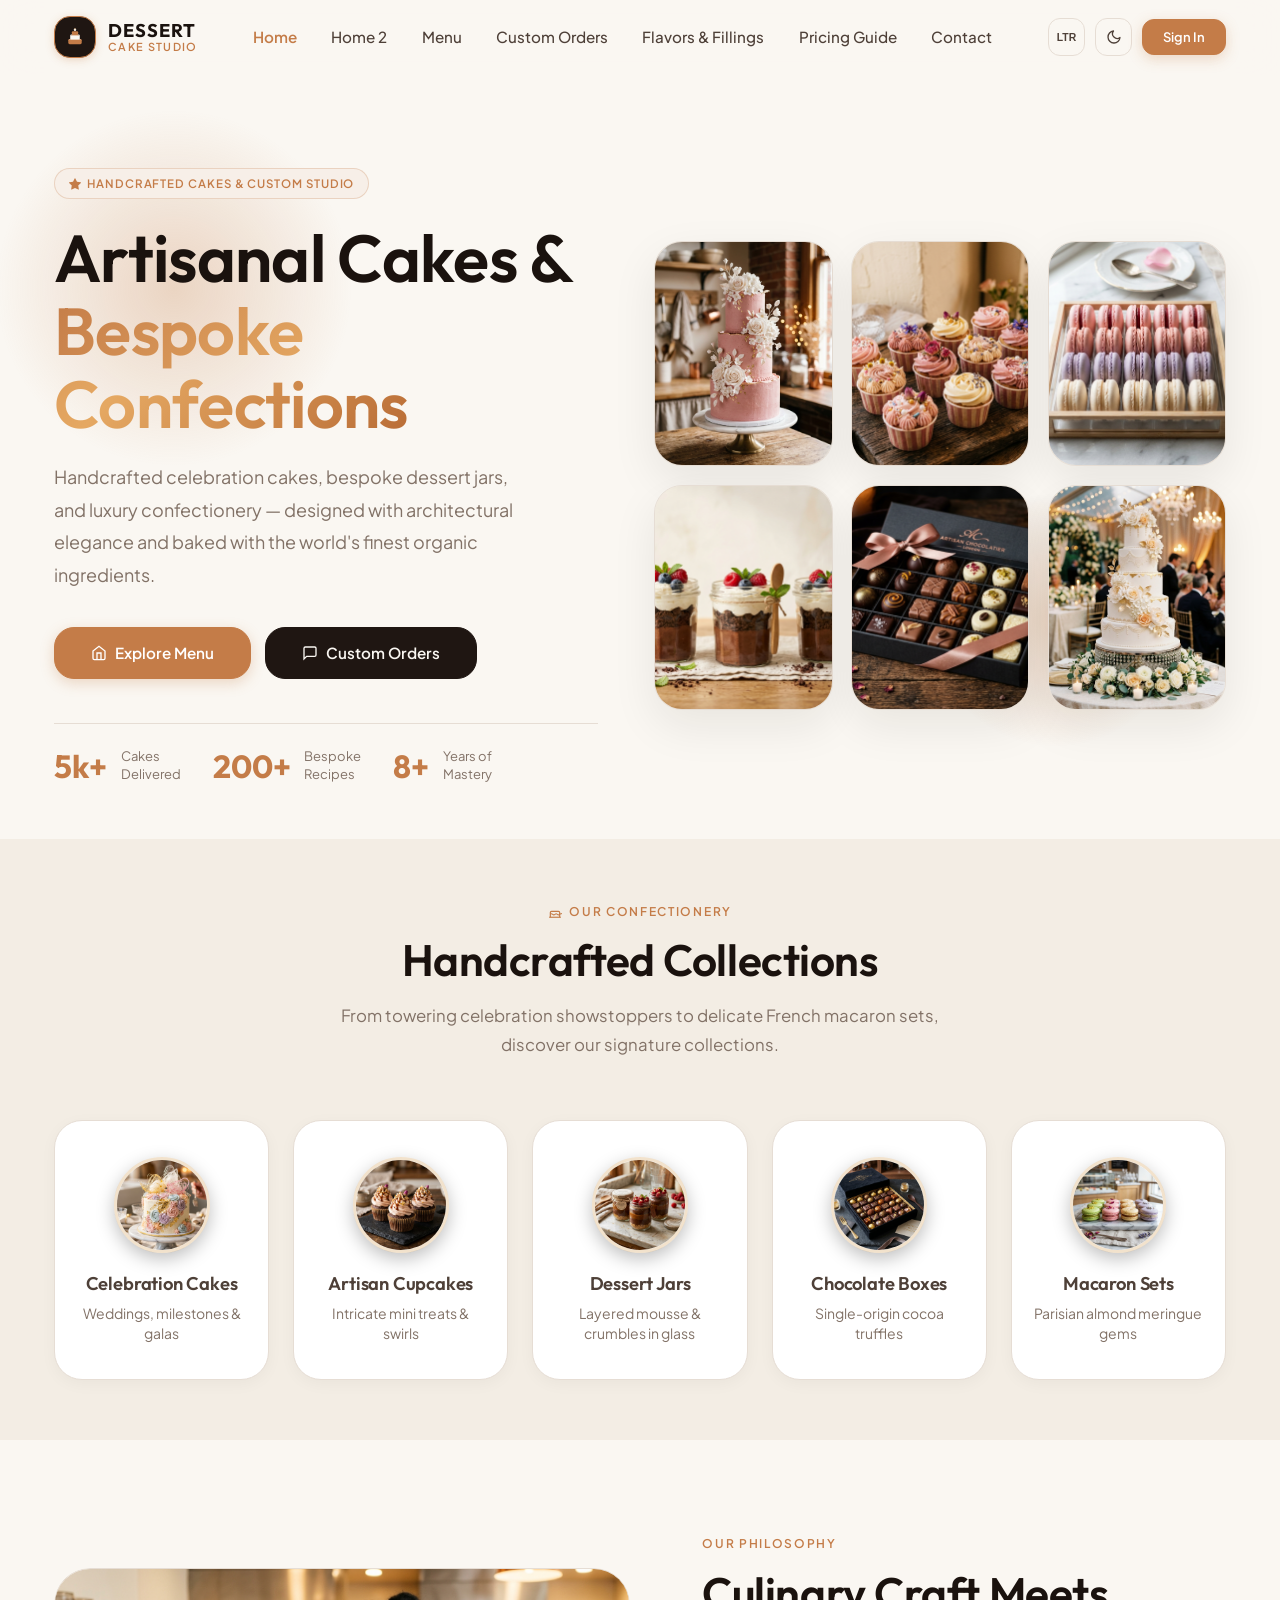
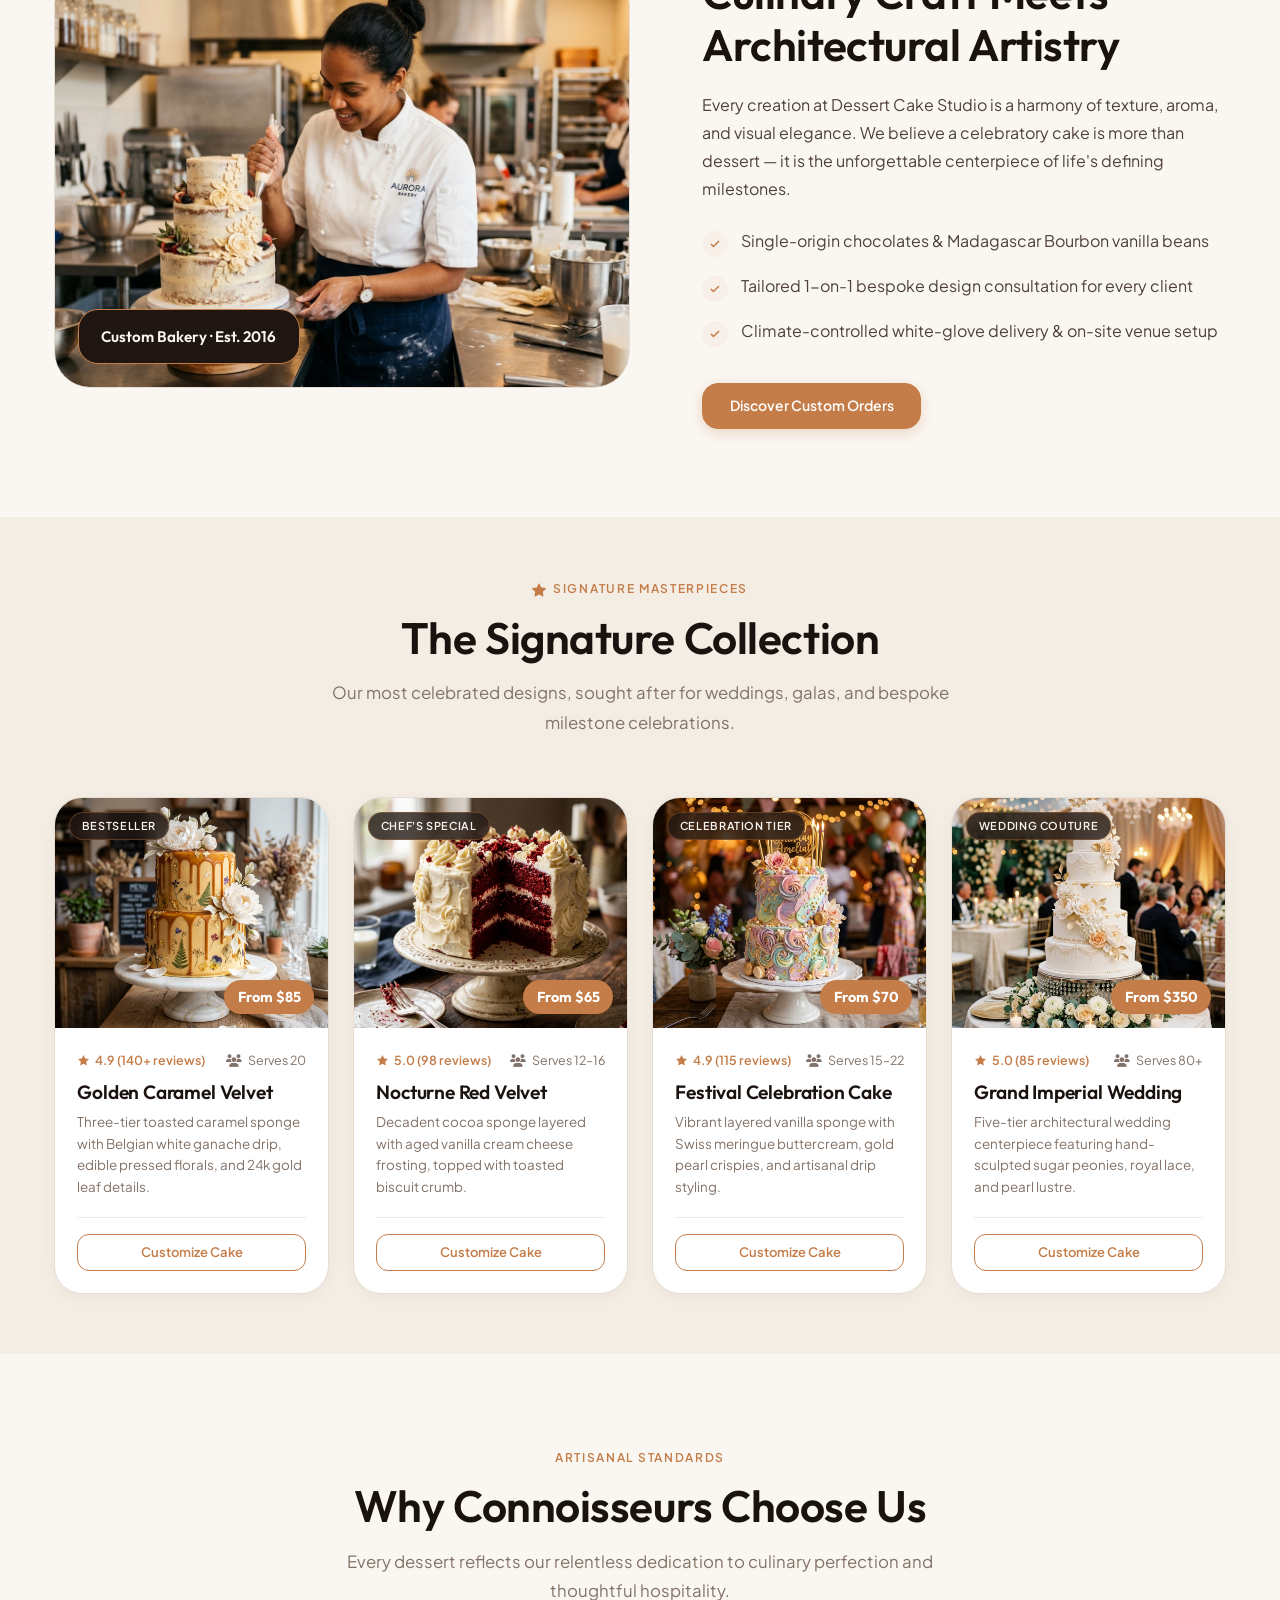
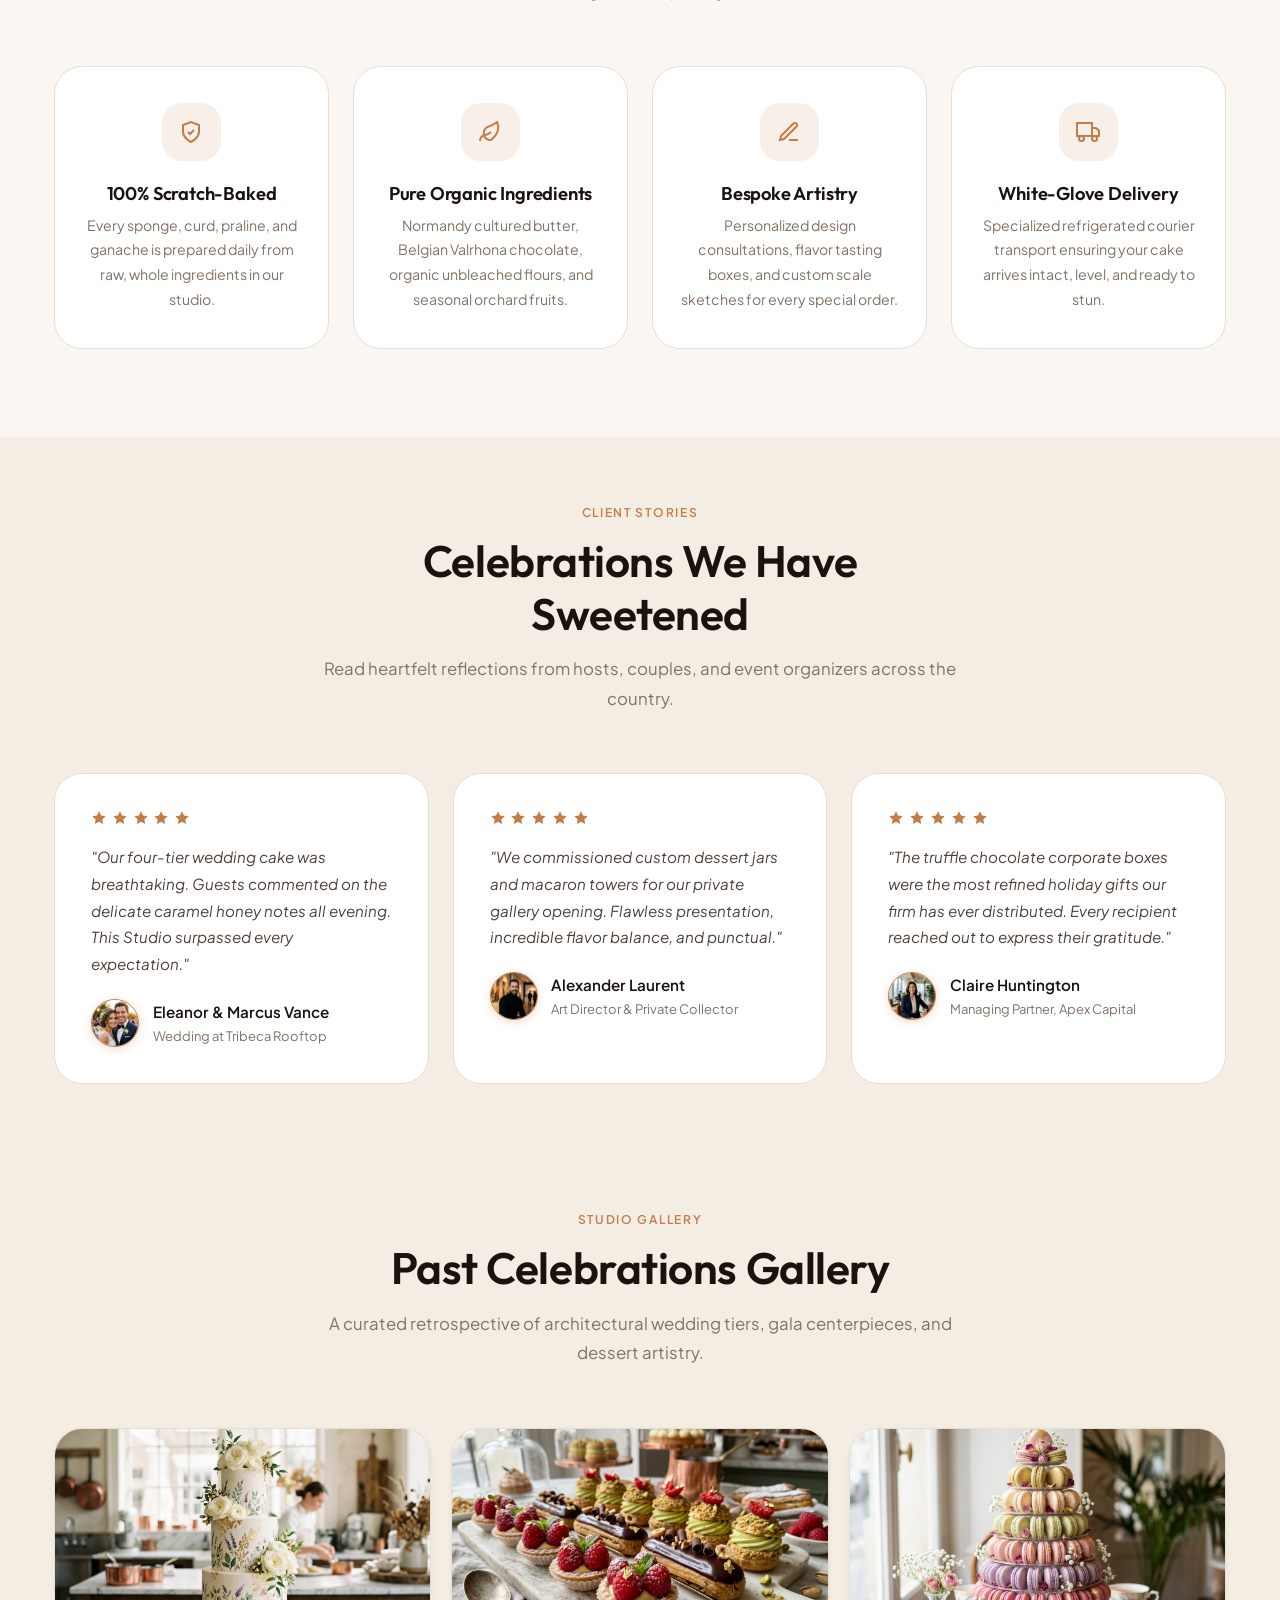
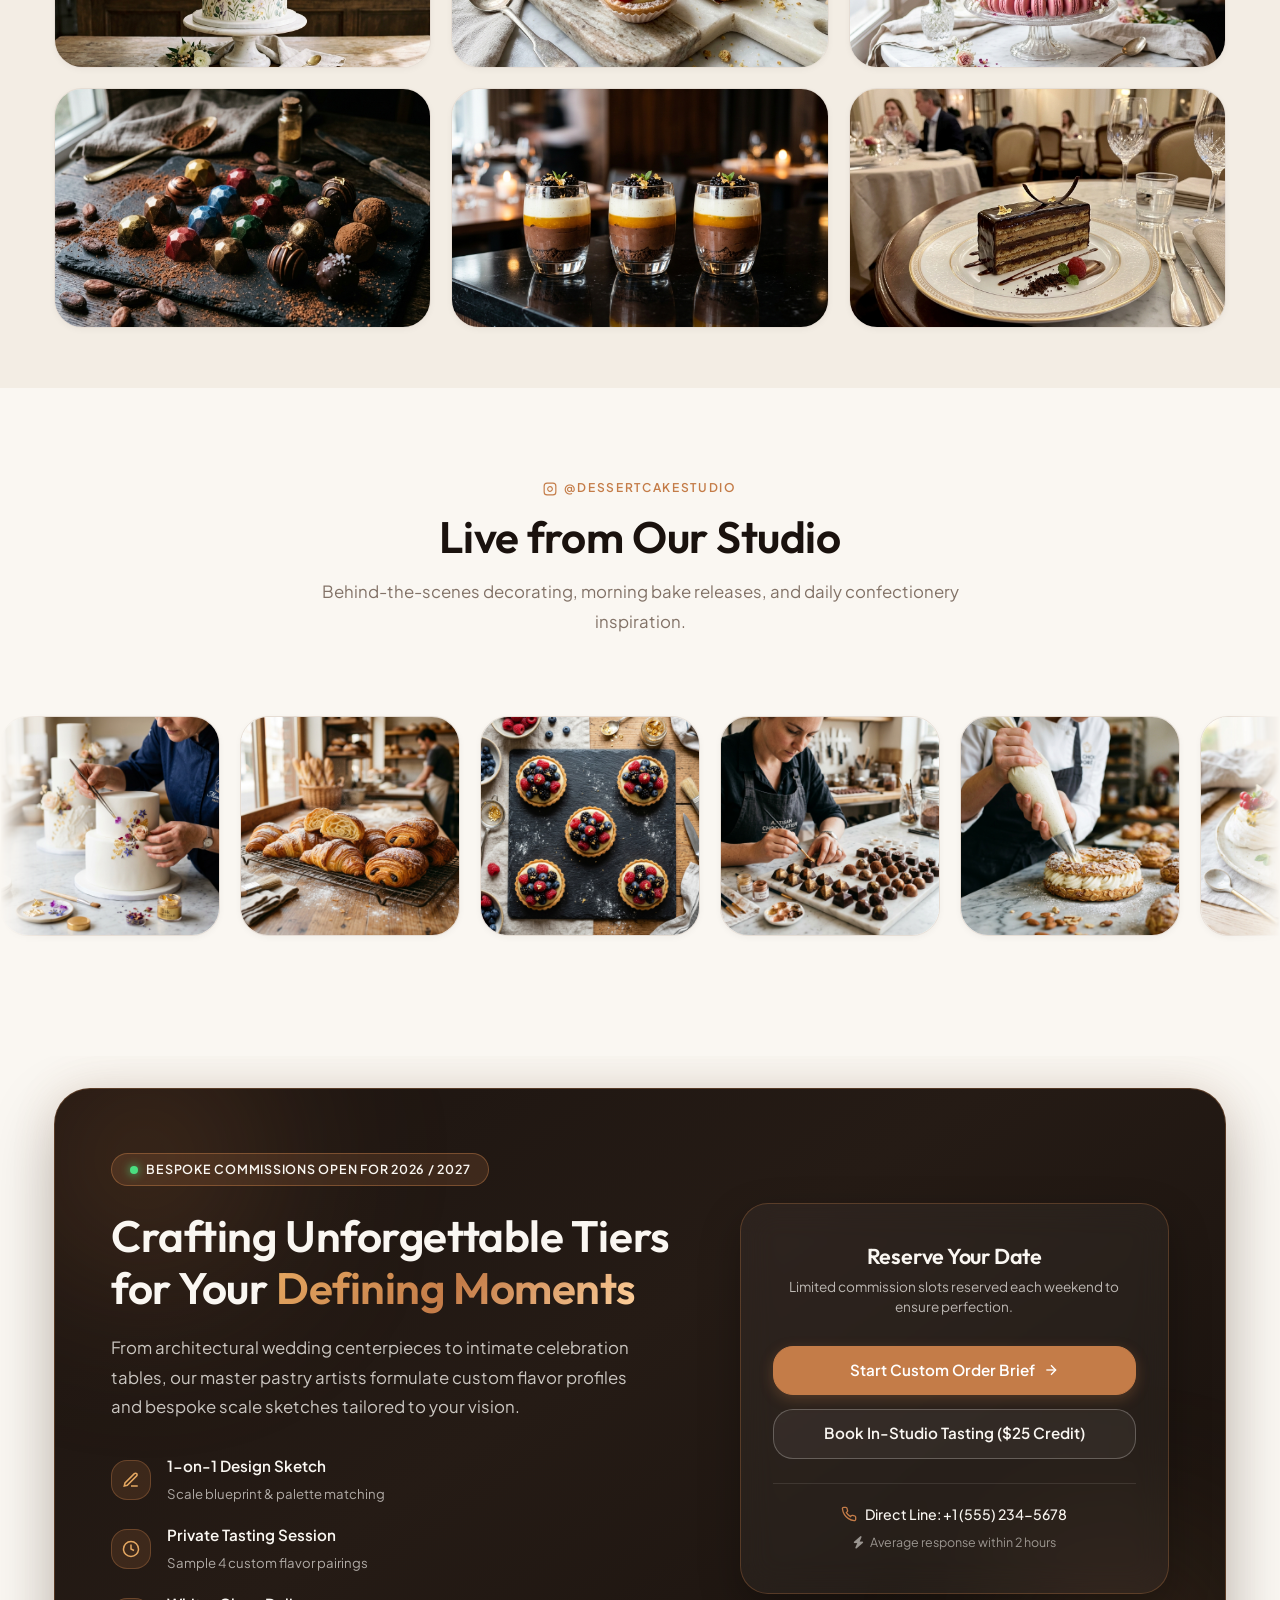
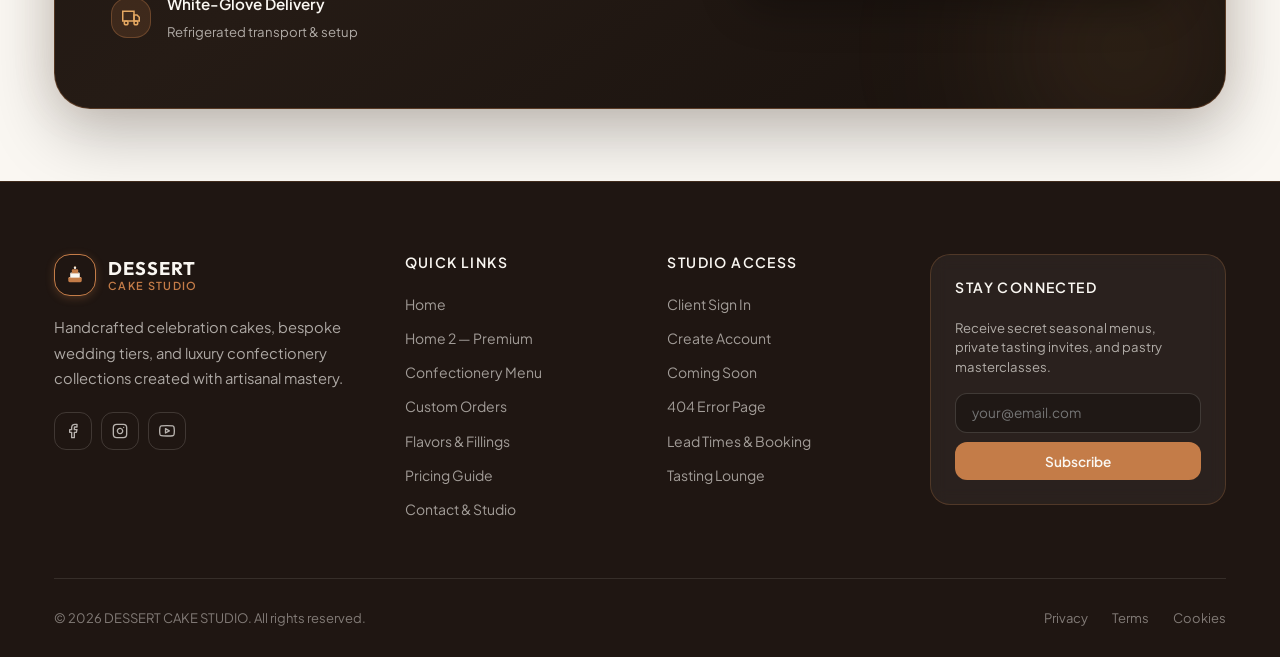
==== commit 990c9126: "fix" ====
--- a/index.html
+++ b/index.html
@@ -190,7 +190,7 @@
                             <svg xmlns="http://www.w3.org/2000/svg" width="13" height="13" fill="currentColor" viewBox="0 0 24 24"><polygon points="12 2 15.09 8.26 22 9.27 17 14.14 18.18 21.02 12 17.77 5.82 21.02 7 14.14 2 9.27 8.91 8.26 12 2"/></svg>
                             4.9 (140+ reviews)
                         </span>
-                        <span>👥 Serves 15–20</span>
+                        <span><i class="fa-solid fa-users" style="margin-right:4px;"></i> Serves 20</span>
                     </div>
                     <h3>Golden Caramel Velvet</h3>
                     <p>Three-tier toasted caramel sponge with Belgian white ganache drip, edible pressed florals, and 24k gold leaf details.</p>
@@ -213,7 +213,7 @@
                             <svg xmlns="http://www.w3.org/2000/svg" width="13" height="13" fill="currentColor" viewBox="0 0 24 24"><polygon points="12 2 15.09 8.26 22 9.27 17 14.14 18.18 21.02 12 17.77 5.82 21.02 7 14.14 2 9.27 8.91 8.26 12 2"/></svg>
                             5.0 (98 reviews)
                         </span>
-                        <span>👥 Serves 12–16</span>
+                        <span><i class="fa-solid fa-users" style="margin-right:4px;"></i> Serves 12–16</span>
                     </div>
                     <h3>Nocturne Red Velvet</h3>
                     <p>Decadent cocoa sponge layered with aged vanilla cream cheese frosting, topped with toasted biscuit crumb.</p>
@@ -236,7 +236,7 @@
                             <svg xmlns="http://www.w3.org/2000/svg" width="13" height="13" fill="currentColor" viewBox="0 0 24 24"><polygon points="12 2 15.09 8.26 22 9.27 17 14.14 18.18 21.02 12 17.77 5.82 21.02 7 14.14 2 9.27 8.91 8.26 12 2"/></svg>
                             4.9 (115 reviews)
                         </span>
-                        <span>👥 Serves 15–22</span>
+                        <span><i class="fa-solid fa-users" style="margin-right:4px;"></i> Serves 15–22</span>
                     </div>
                     <h3>Festival Celebration Cake</h3>
                     <p>Vibrant layered vanilla sponge with Swiss meringue buttercream, gold pearl crispies, and artisanal drip styling.</p>
@@ -259,7 +259,7 @@
                             <svg xmlns="http://www.w3.org/2000/svg" width="13" height="13" fill="currentColor" viewBox="0 0 24 24"><polygon points="12 2 15.09 8.26 22 9.27 17 14.14 18.18 21.02 12 17.77 5.82 21.02 7 14.14 2 9.27 8.91 8.26 12 2"/></svg>
                             5.0 (85 reviews)
                         </span>
-                        <span>👥 Serves 80+</span>
+                        <span><i class="fa-solid fa-users" style="margin-right:4px;"></i> Serves 80+</span>
                     </div>
                     <h3>Grand Imperial Wedding</h3>
                     <p>Five-tier architectural wedding centerpiece featuring hand-sculpted sugar peonies, royal lace, and pearl lustre.</p>
@@ -559,7 +559,7 @@
                             <svg xmlns="http://www.w3.org/2000/svg" width="16" height="16" fill="none" viewBox="0 0 24 24" stroke="currentColor" stroke-width="2"><path d="M22 16.92v3a2 2 0 0 1-2.18 2 19.79 19.79 0 0 1-8.63-3.07 19.5 19.5 0 0 1-6-6 19.79 19.79 0 0 1-3.07-8.67A2 2 0 0 1 4.11 2h3a2 2 0 0 1 2 1.72 12.84 12.84 0 0 0 .7 2.81 2 2 0 0 1-.45 2.11L8.09 9.91a16 16 0 0 0 6 6l1.27-1.27a2 2 0 0 1 2.11-.45 12.84 12.84 0 0 0 2.81.7A2 2 0 0 1 22 16.92z"/></svg>
                             <span>Direct Line: +1 (555) 234-5678</span>
                         </div>
-                        <span class="cta-response-time">⚡ Average response within 2 hours</span>
+                        <span class="cta-response-time"><i class="fa-solid fa-bolt" style="margin-right:4px;"></i> Average response within 2 hours</span>
                     </div>
                 </div>
             </div>
--- a/style.css
+++ b/style.css
@@ -2851,10 +2851,23 @@
 }
 
 .purity-card-icon {
-    font-size: 1.65rem;
-    line-height: 1;
+    width: 44px;
+    height: 44px;
+    border-radius: var(--radius-lg);
+    background: rgba(196, 124, 72, 0.12);
+    color: var(--primary);
+    display: inline-flex;
+    align-items: center;
+    justify-content: center;
+    font-size: 1.2rem;
     flex-shrink: 0;
-    padding-top: 2px;
+    transition: var(--transition-smooth);
+}
+
+.purity-card:hover .purity-card-icon {
+    background: var(--primary);
+    color: #FAF7F2;
+    transform: scale(1.06);
 }
 
 .purity-card-text h4 {
